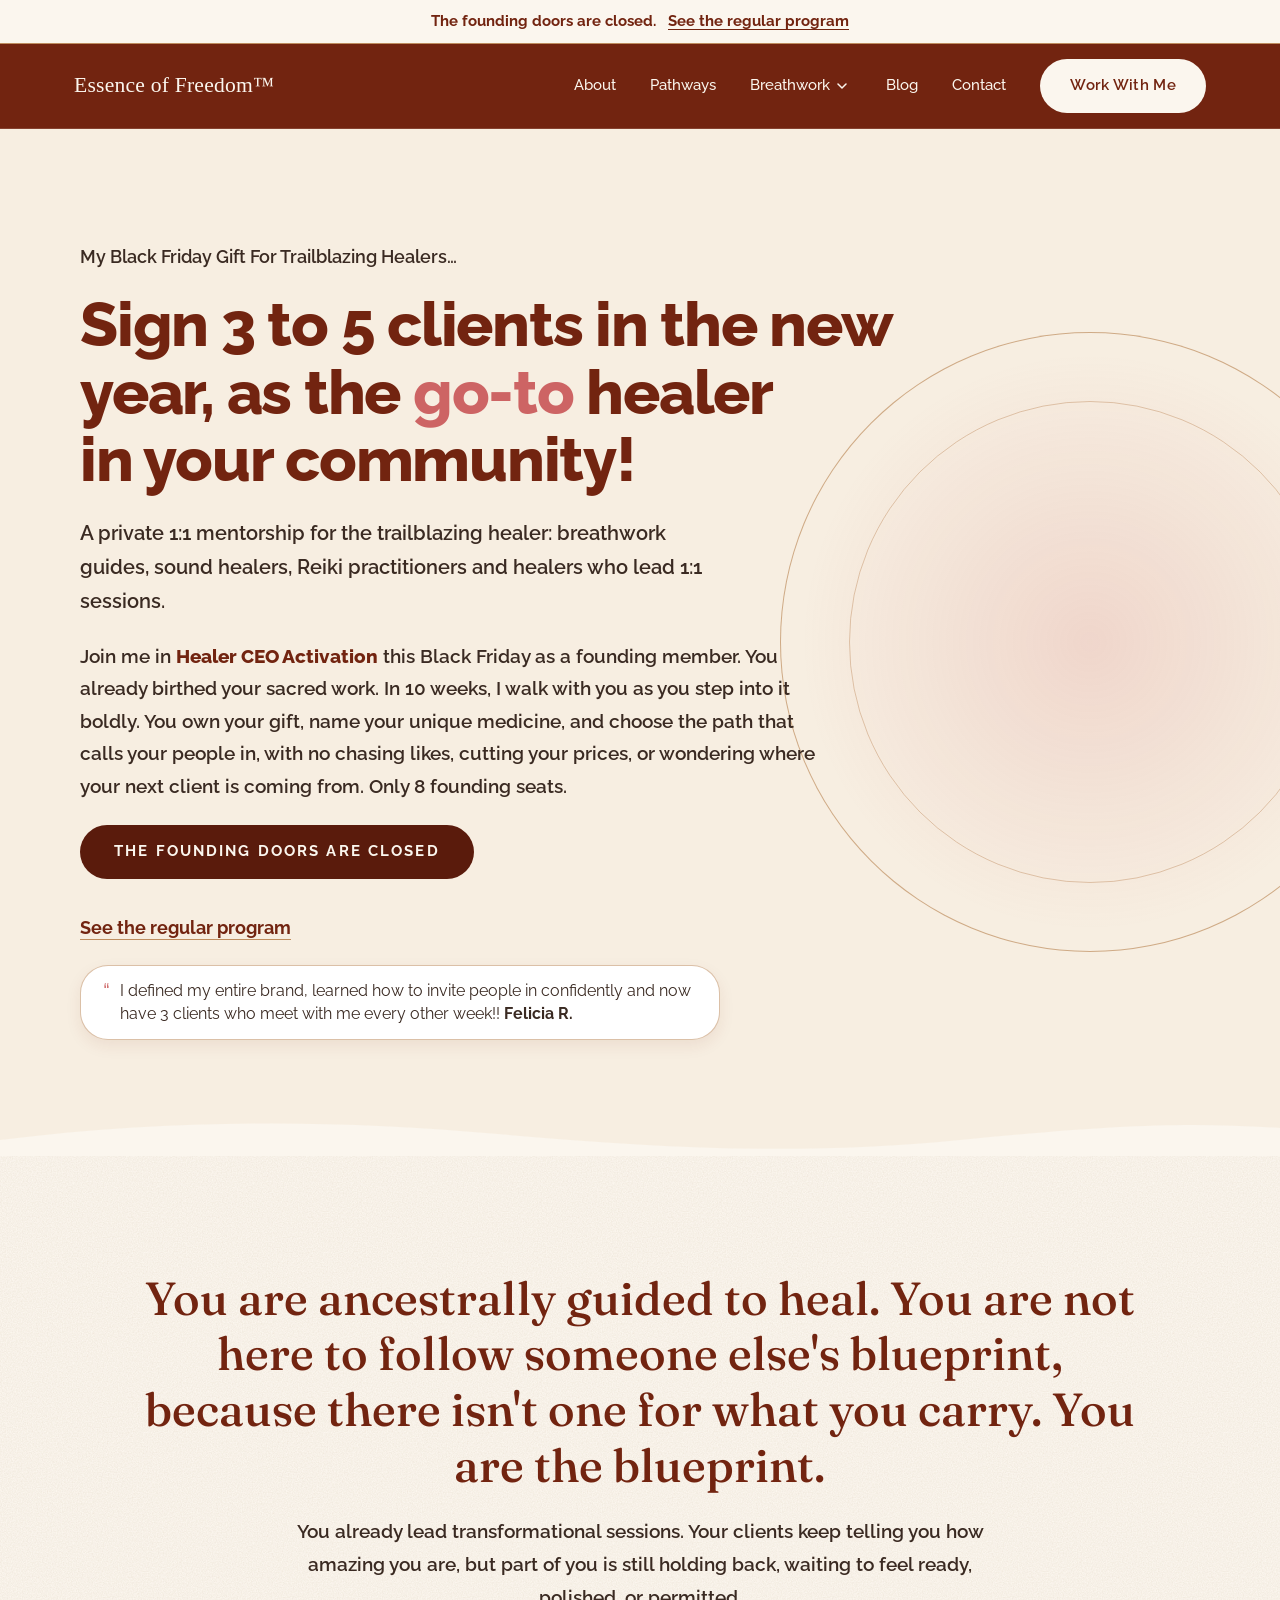
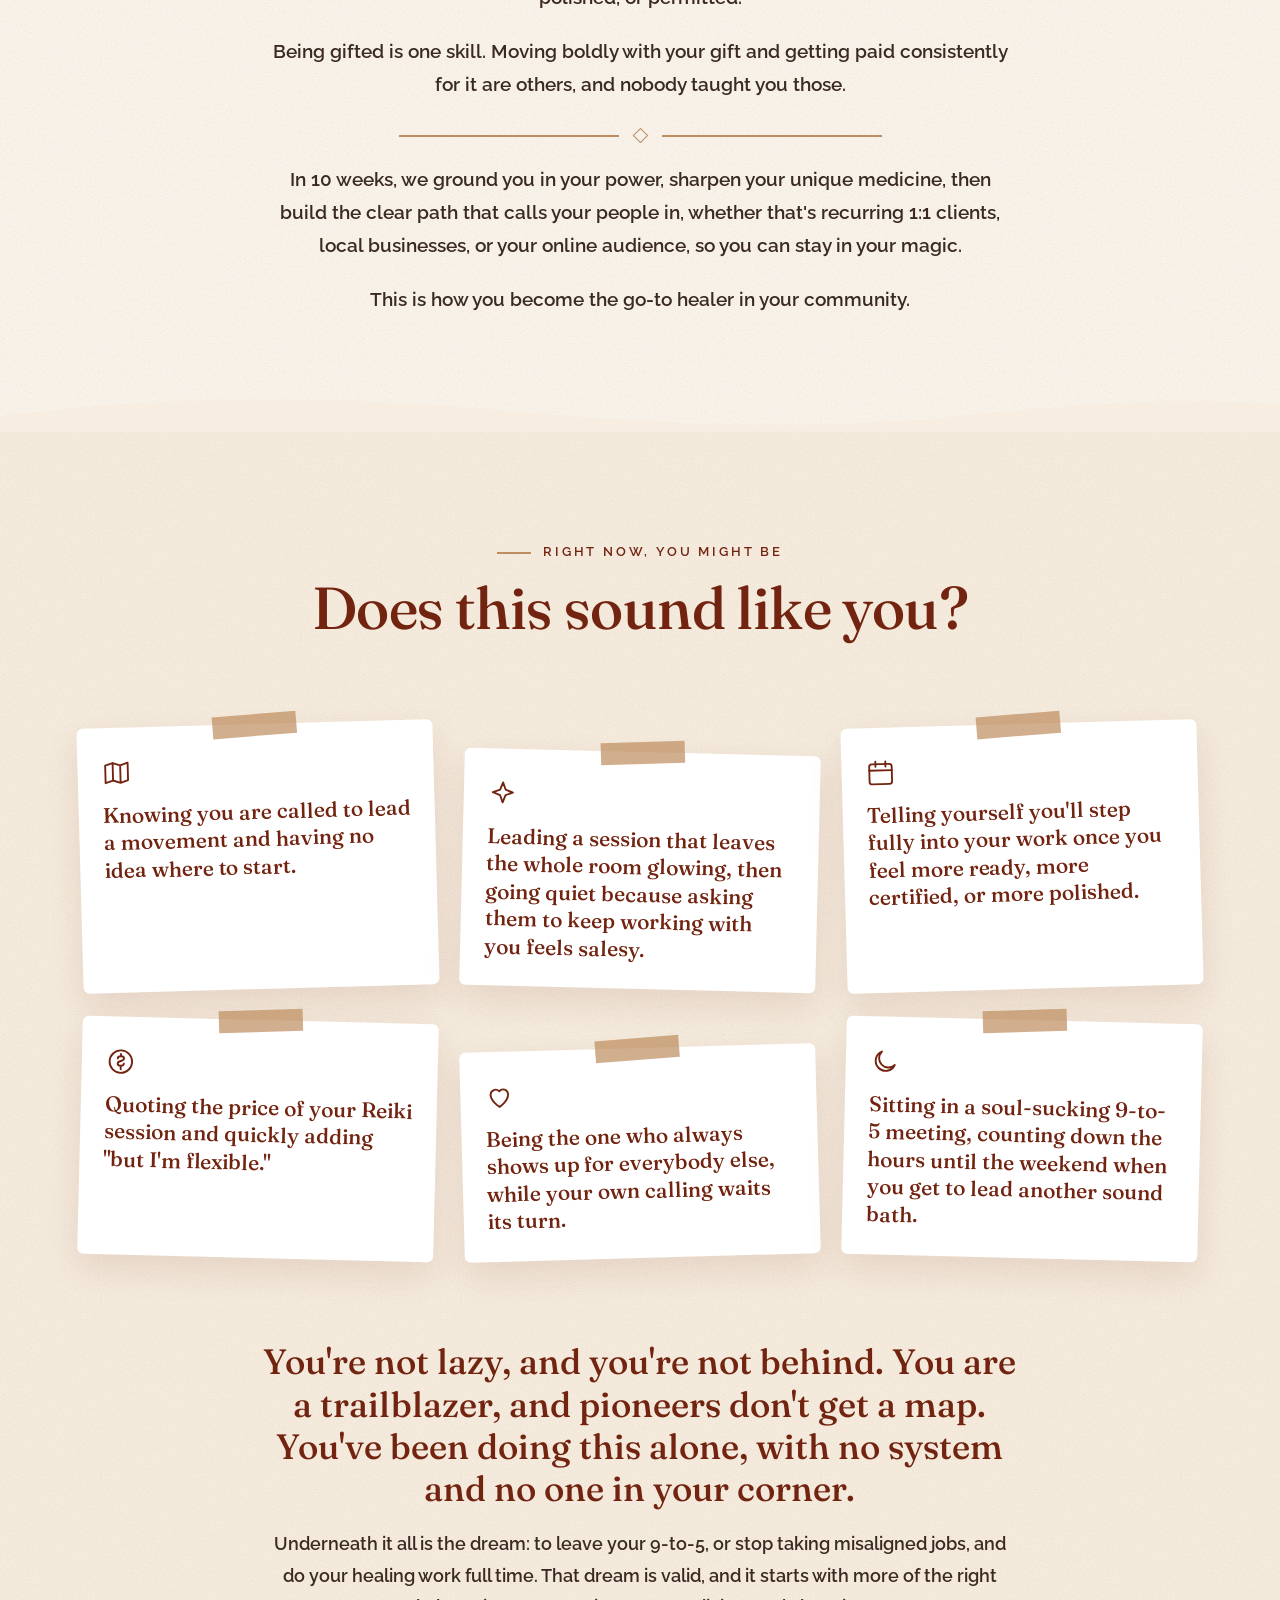
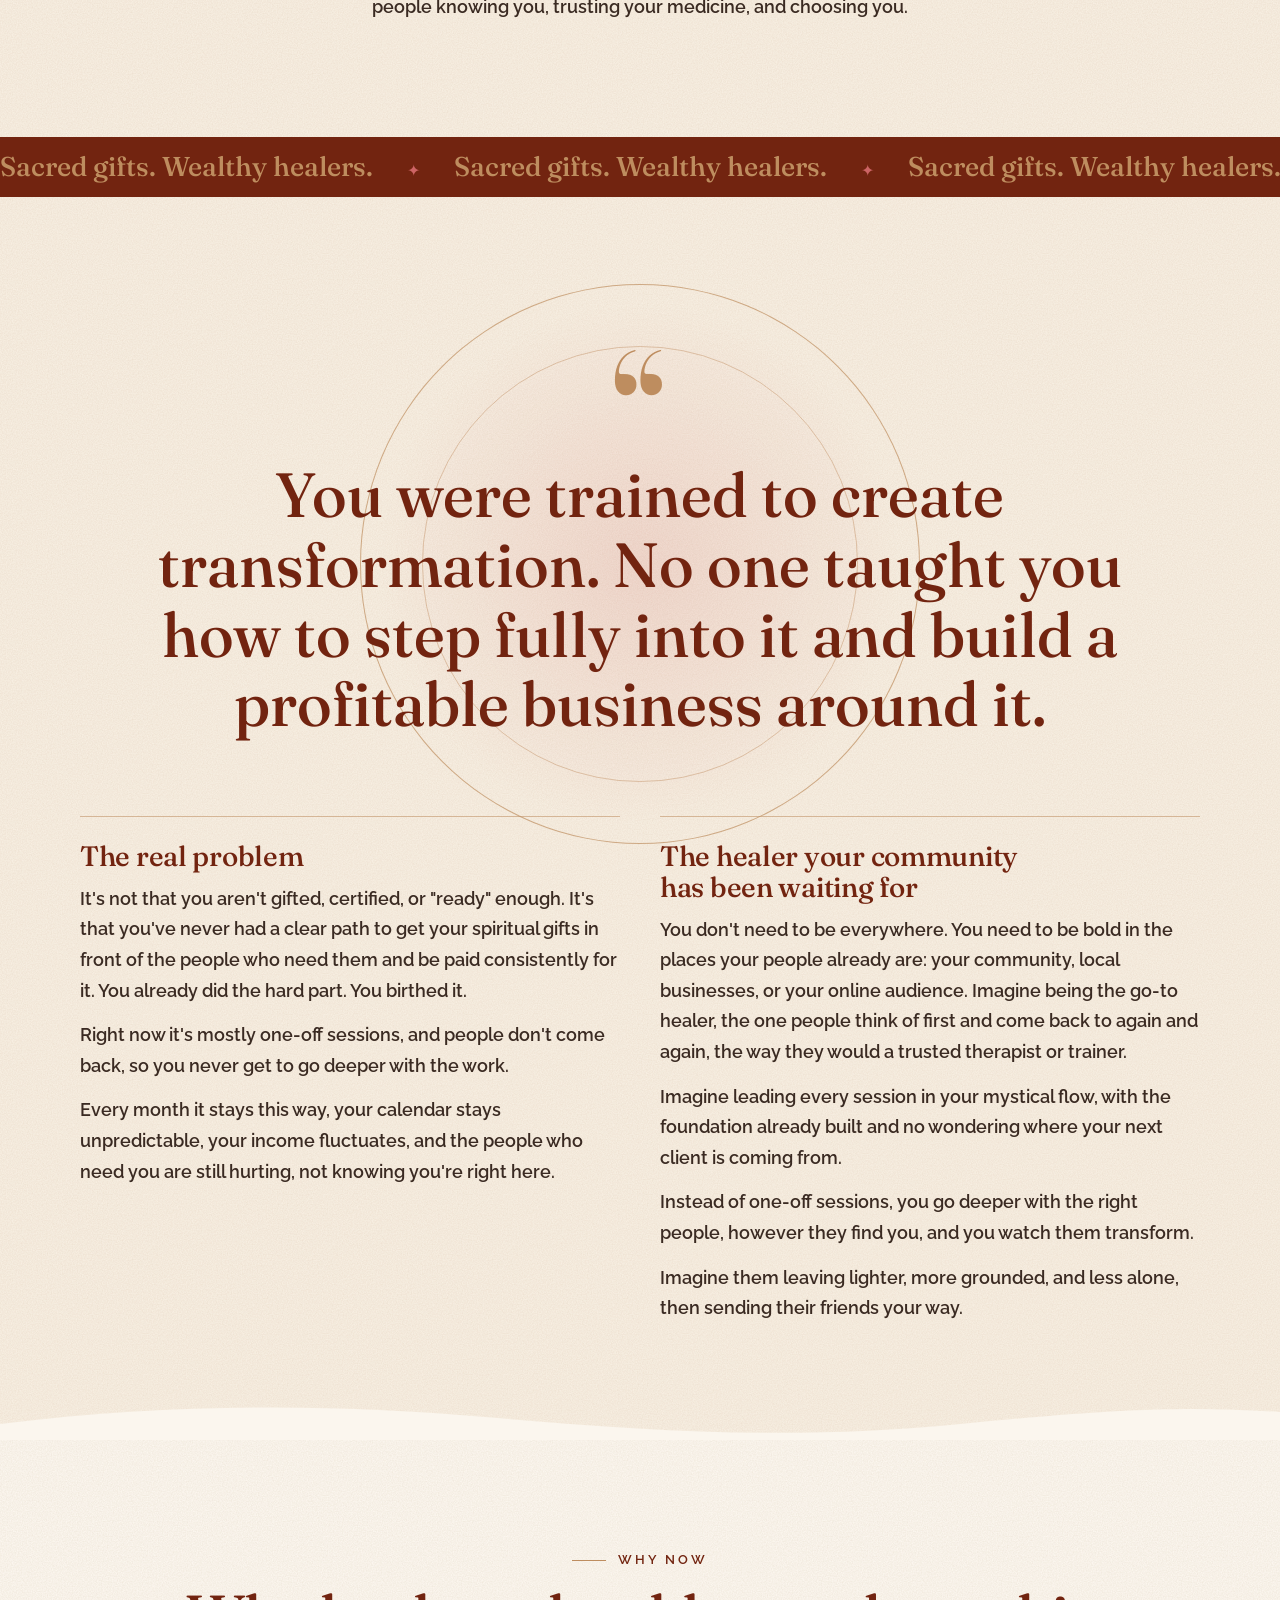
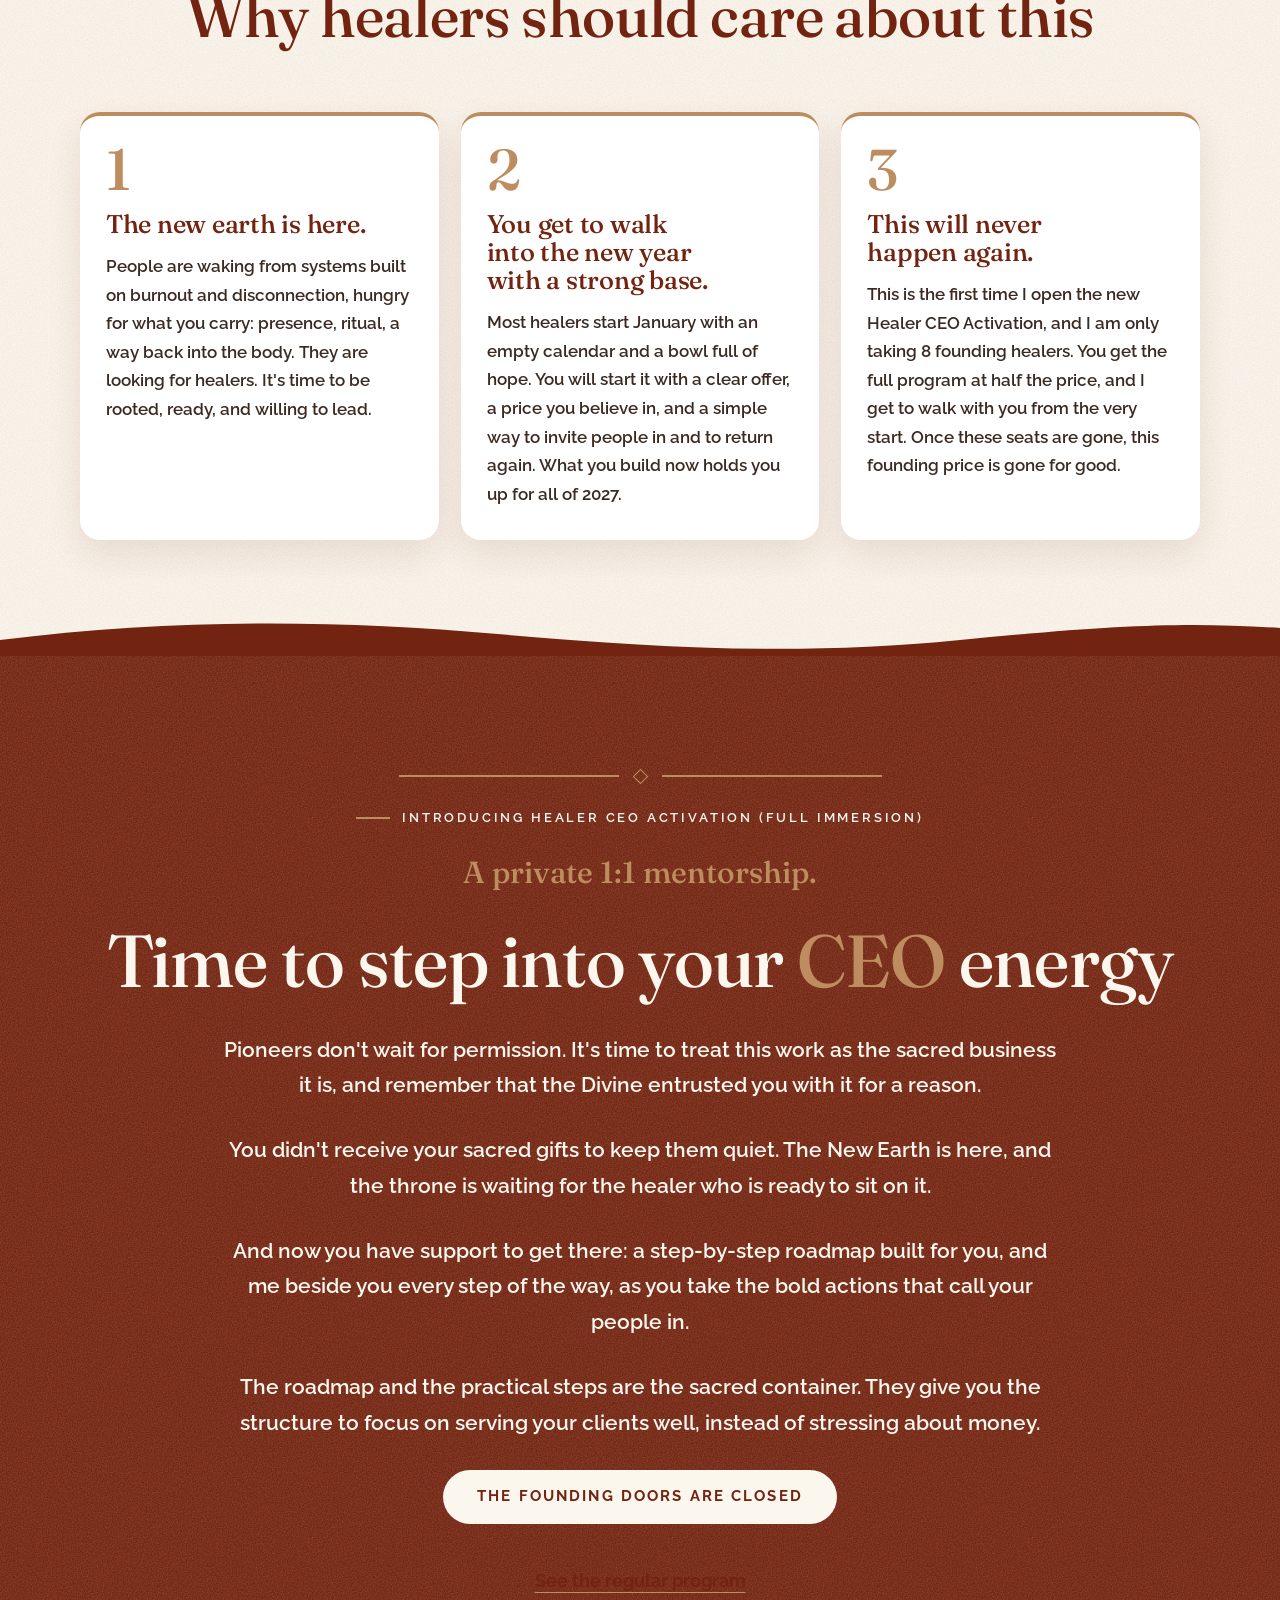
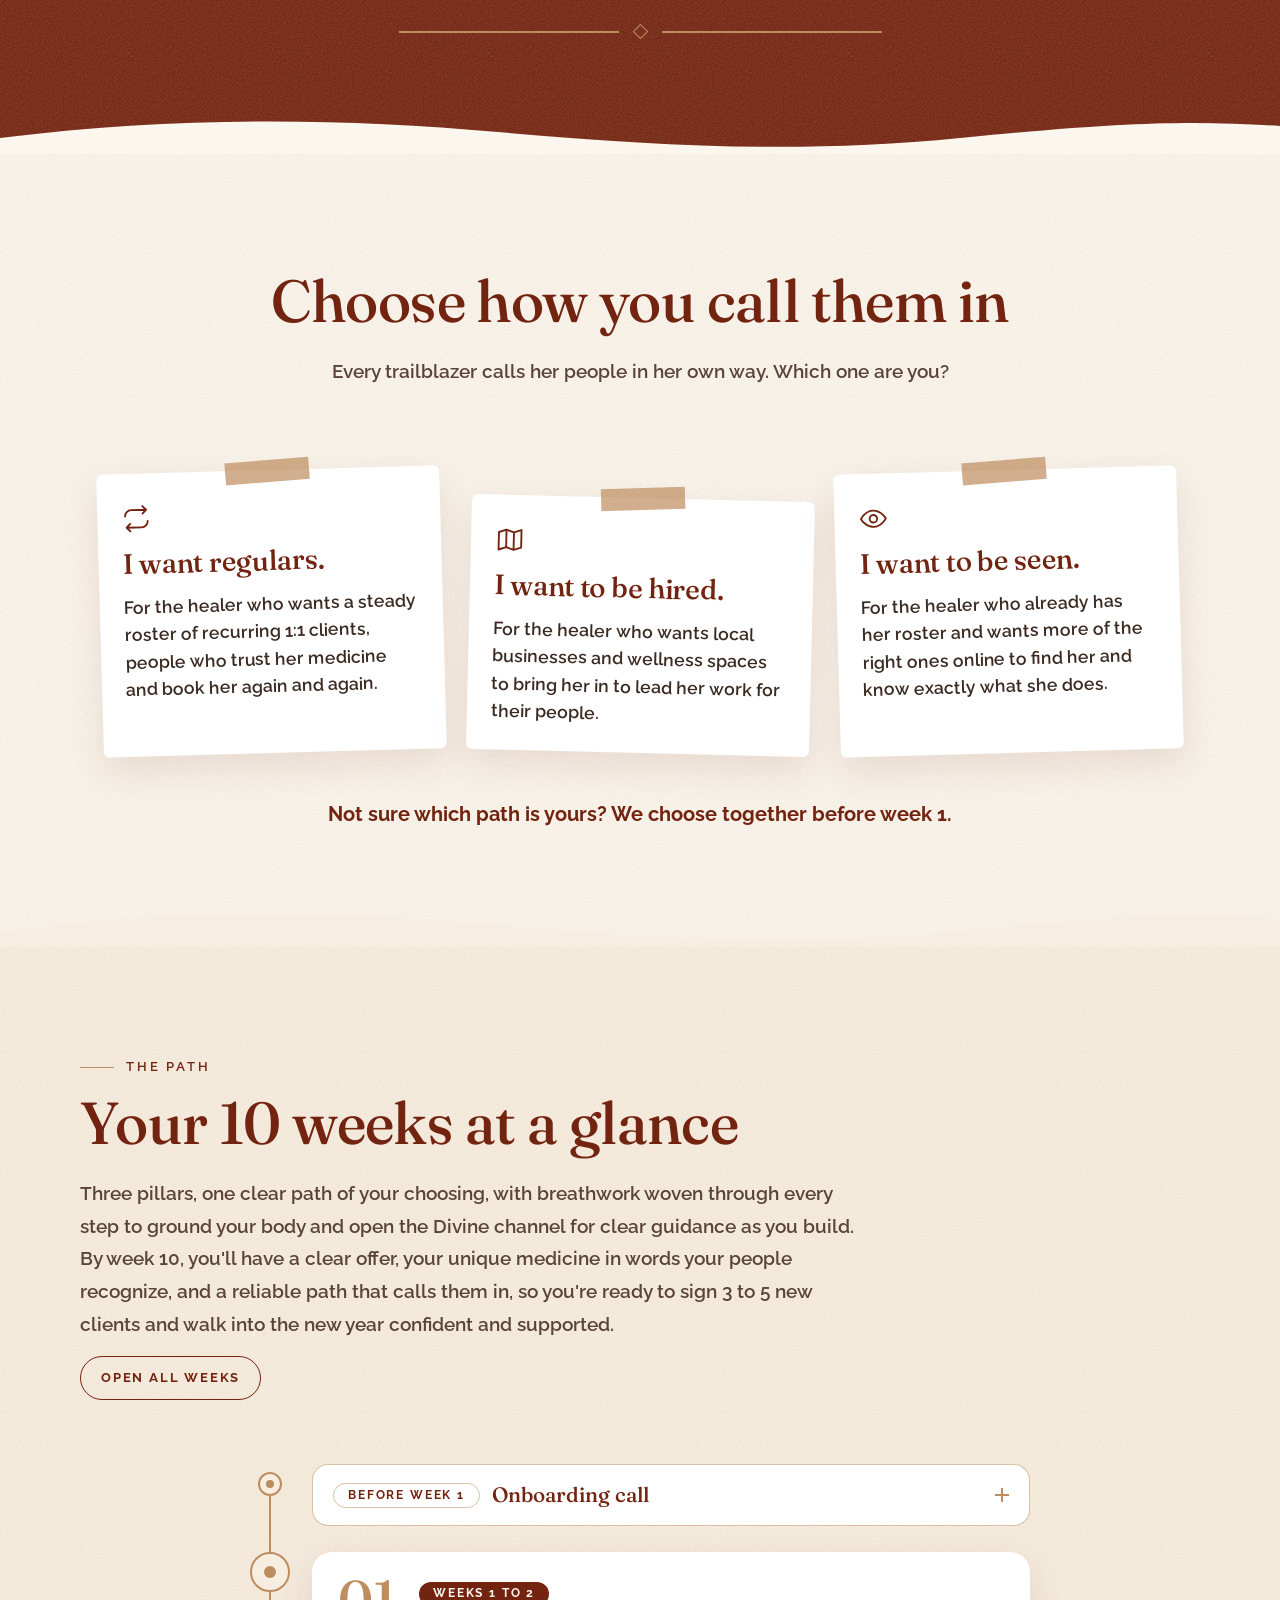
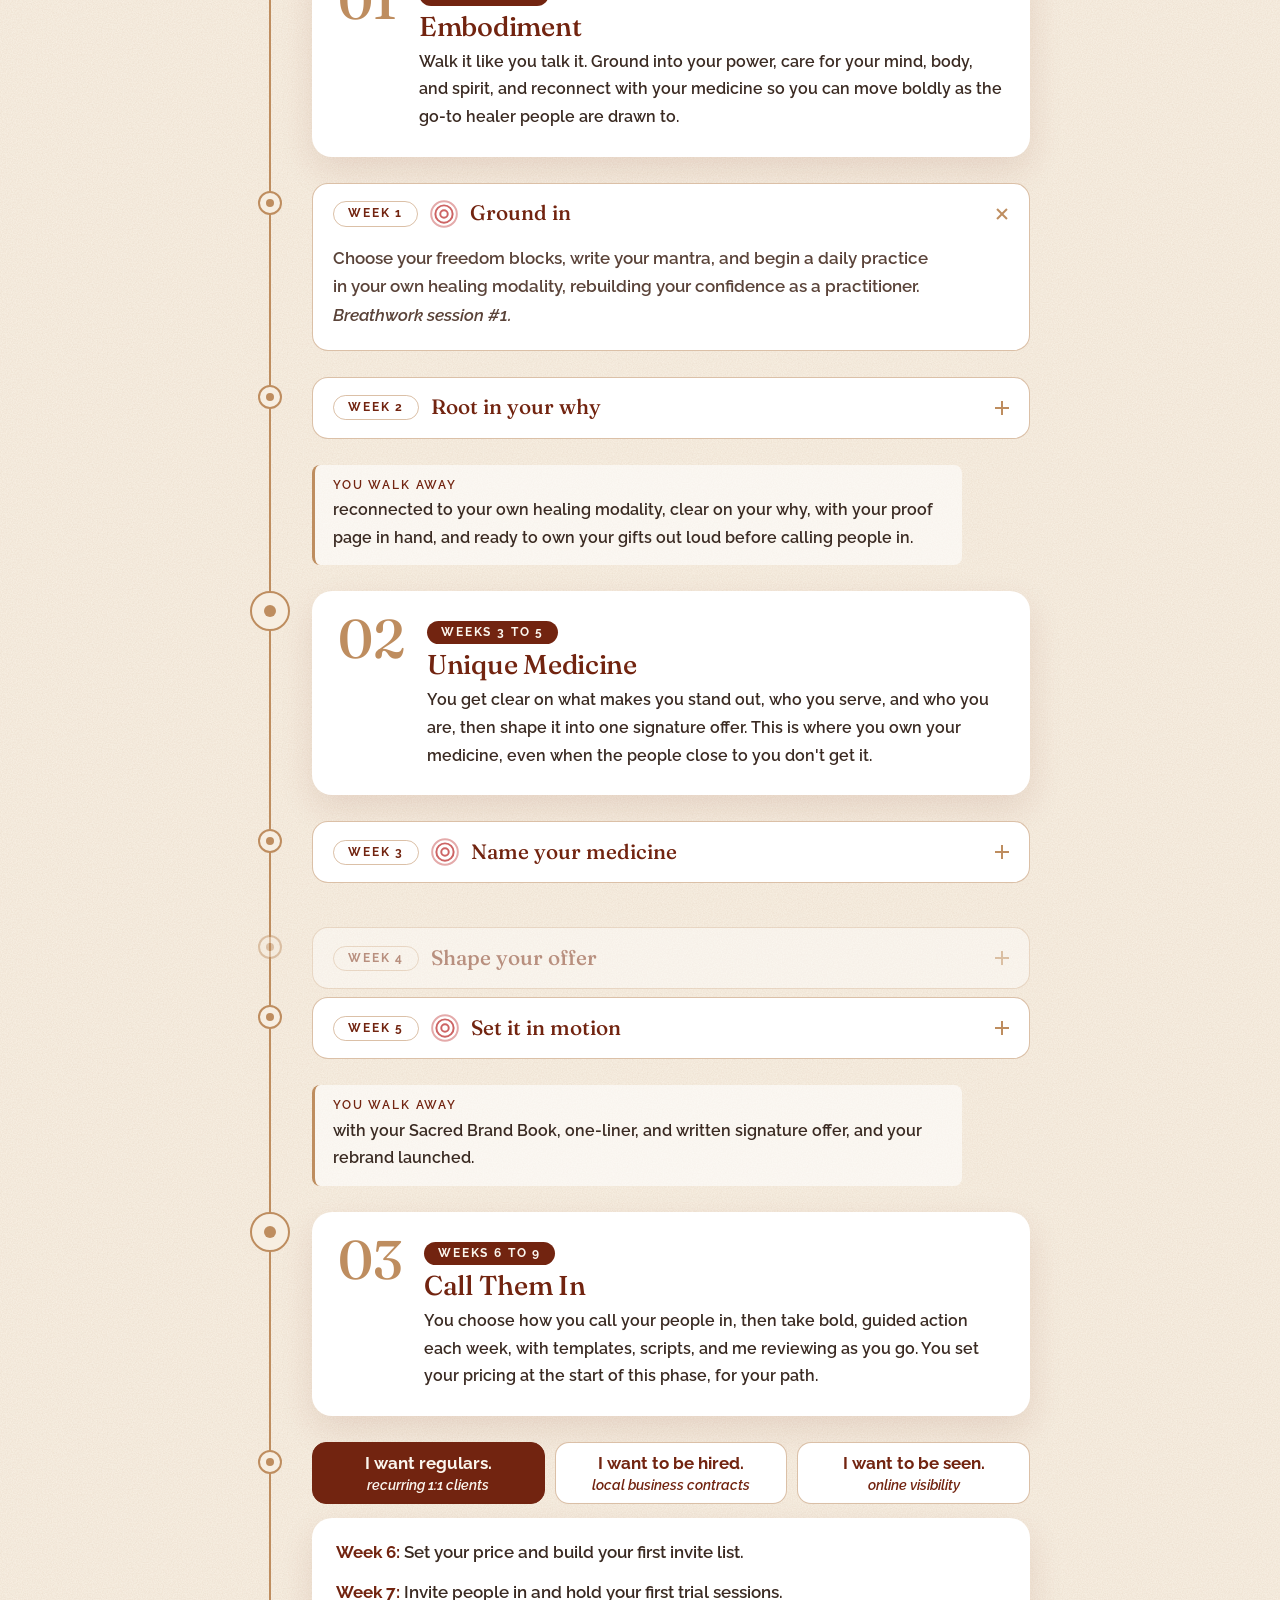
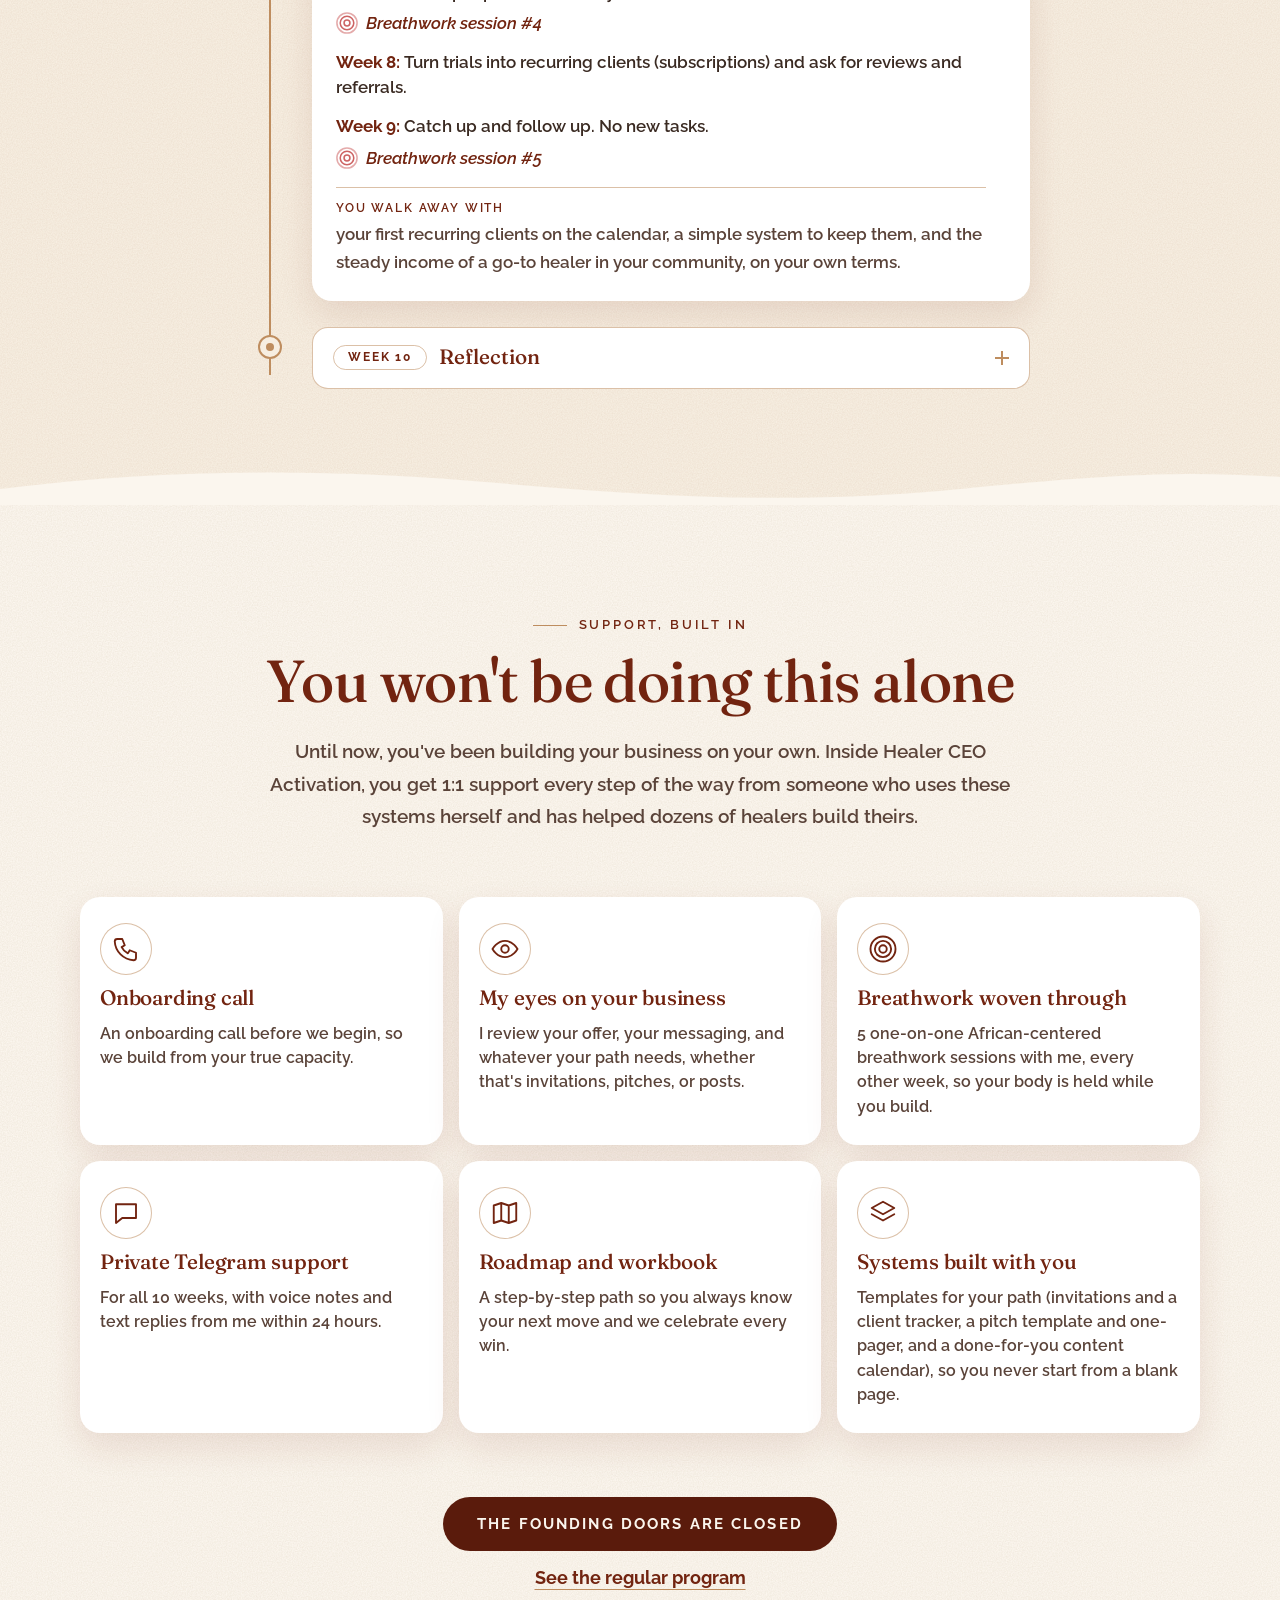
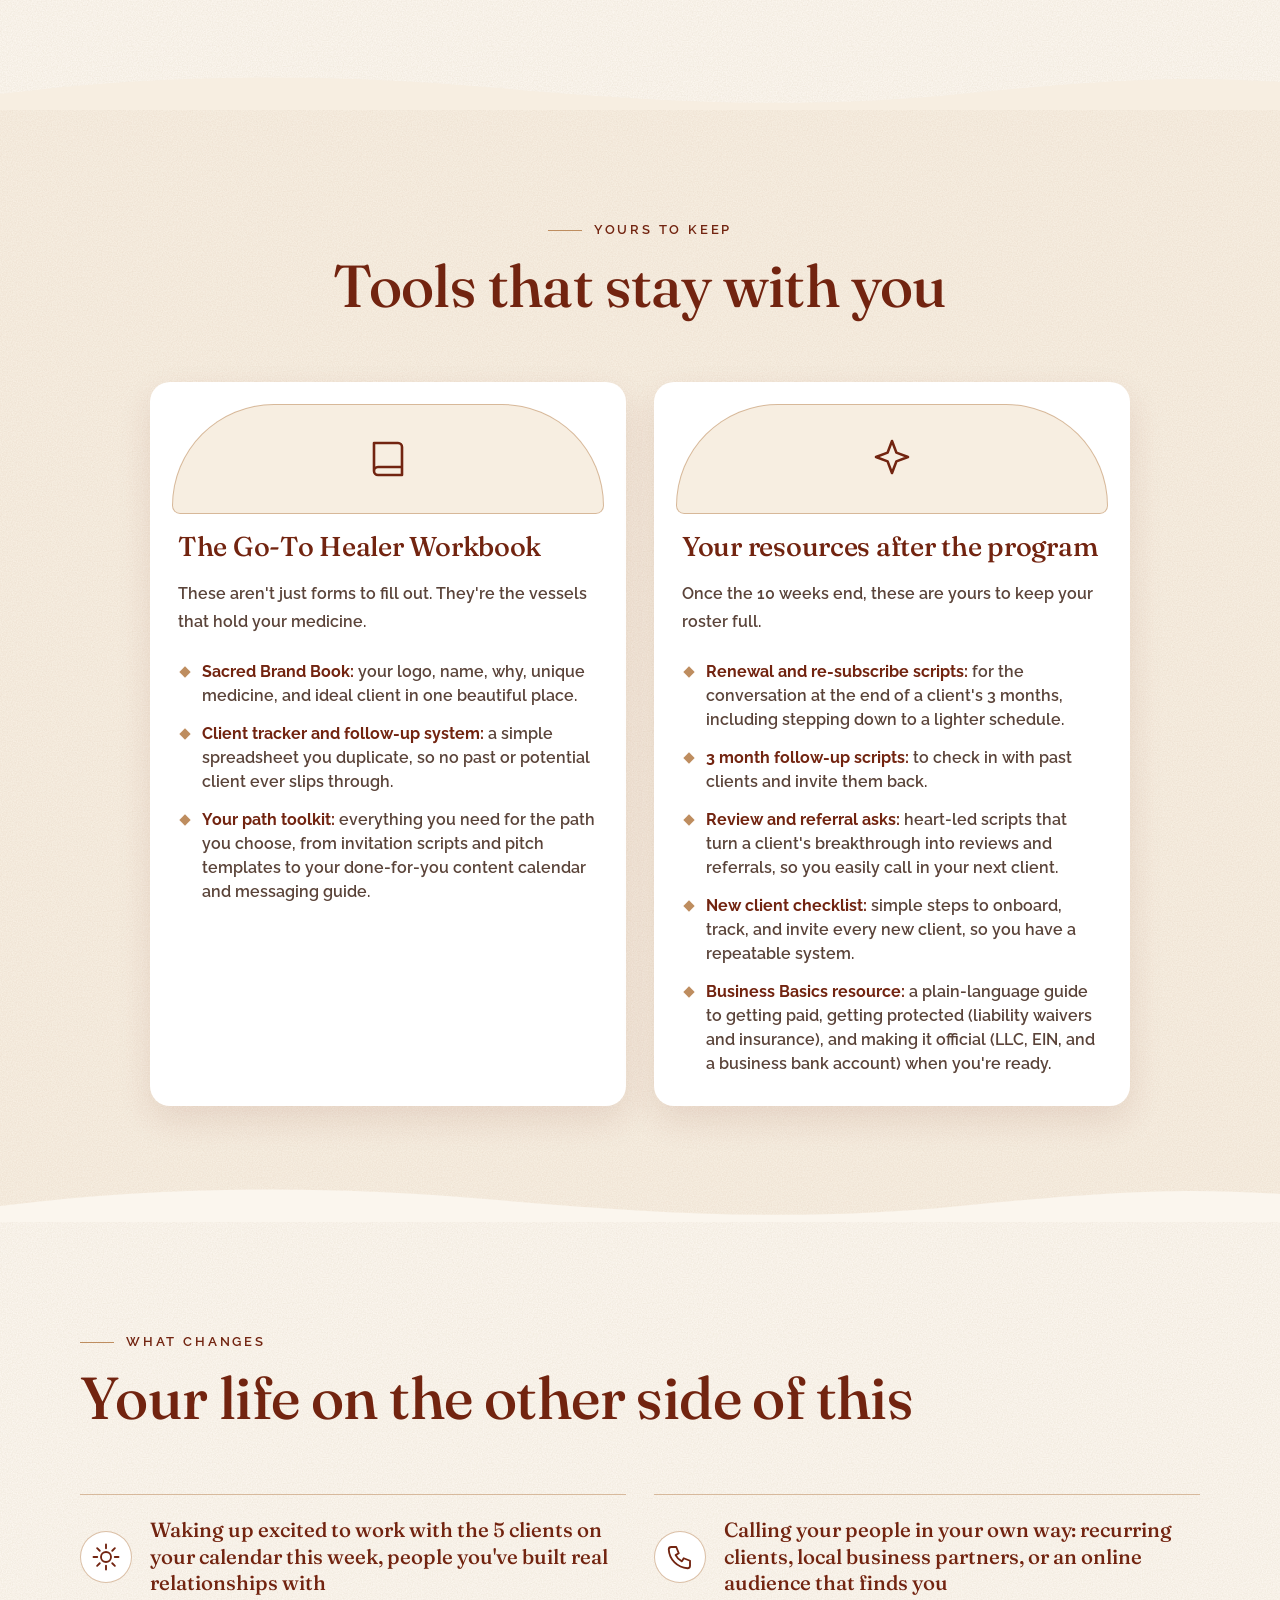
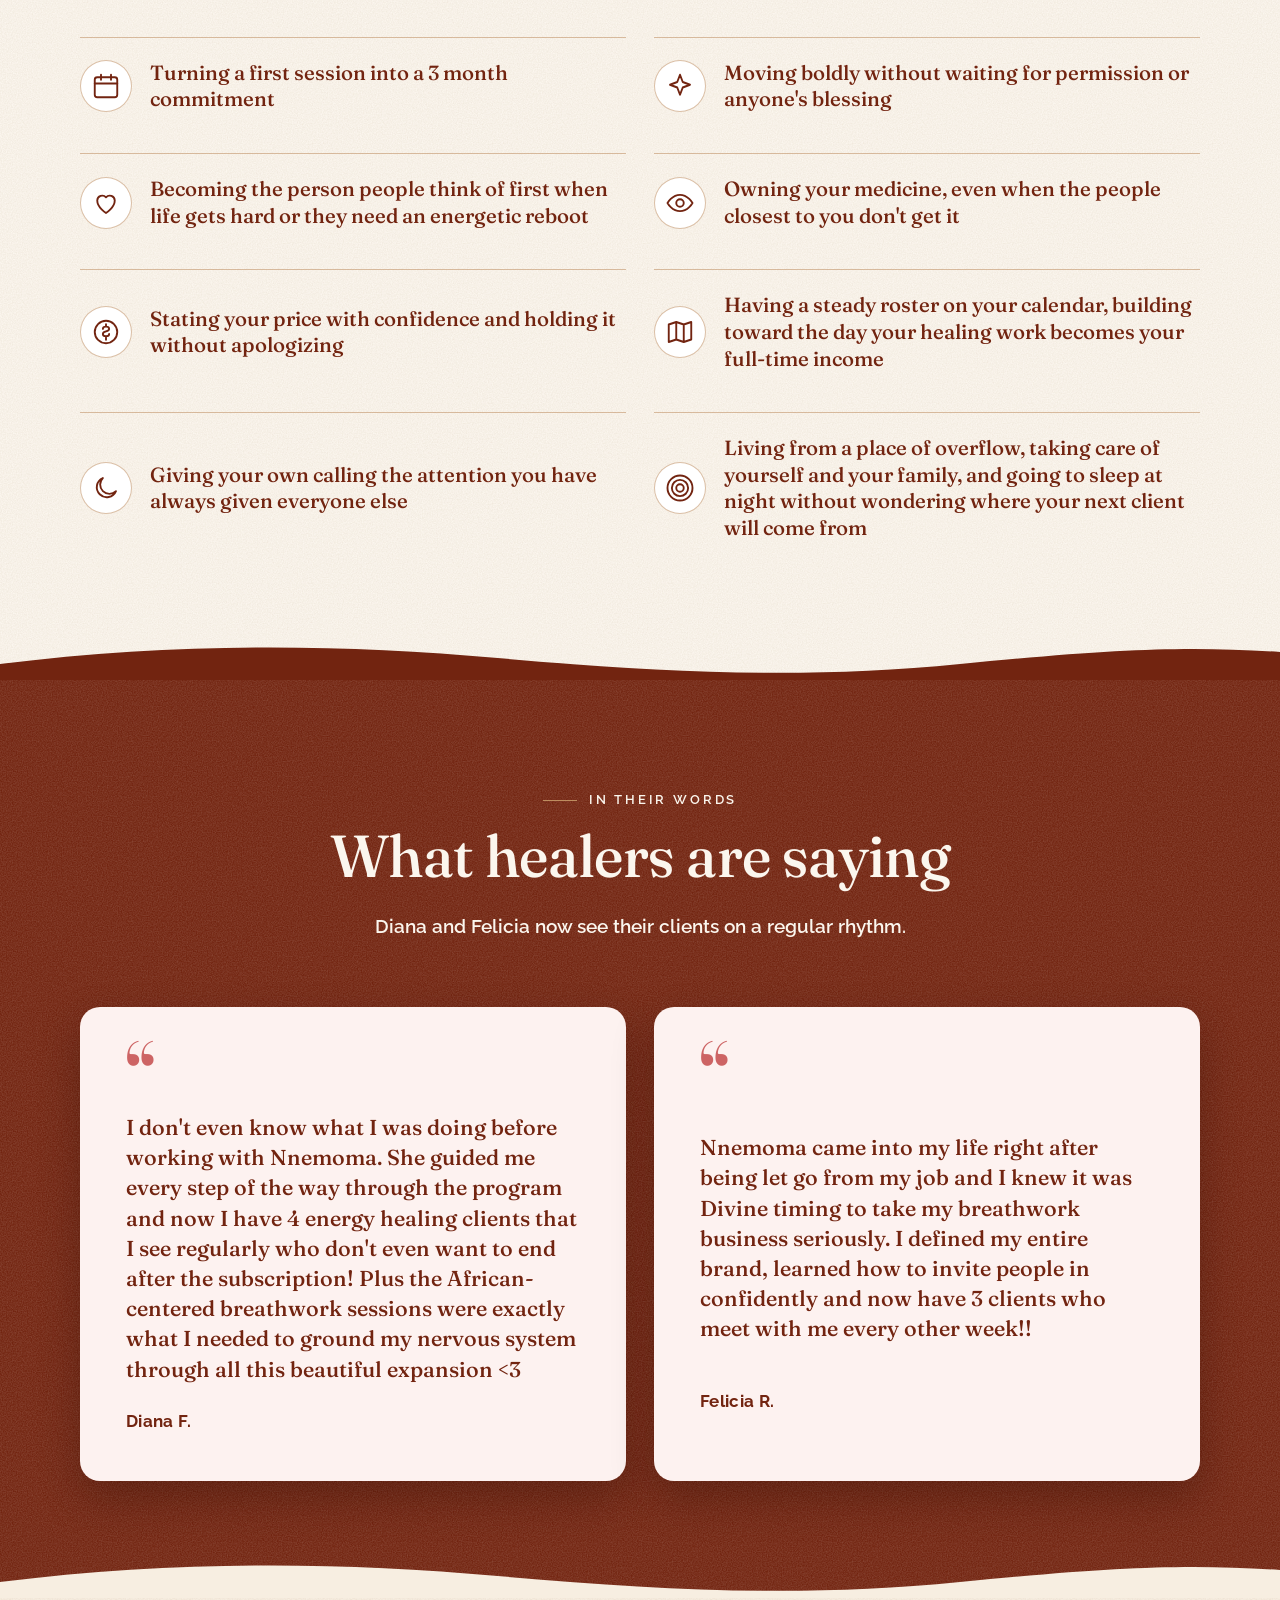
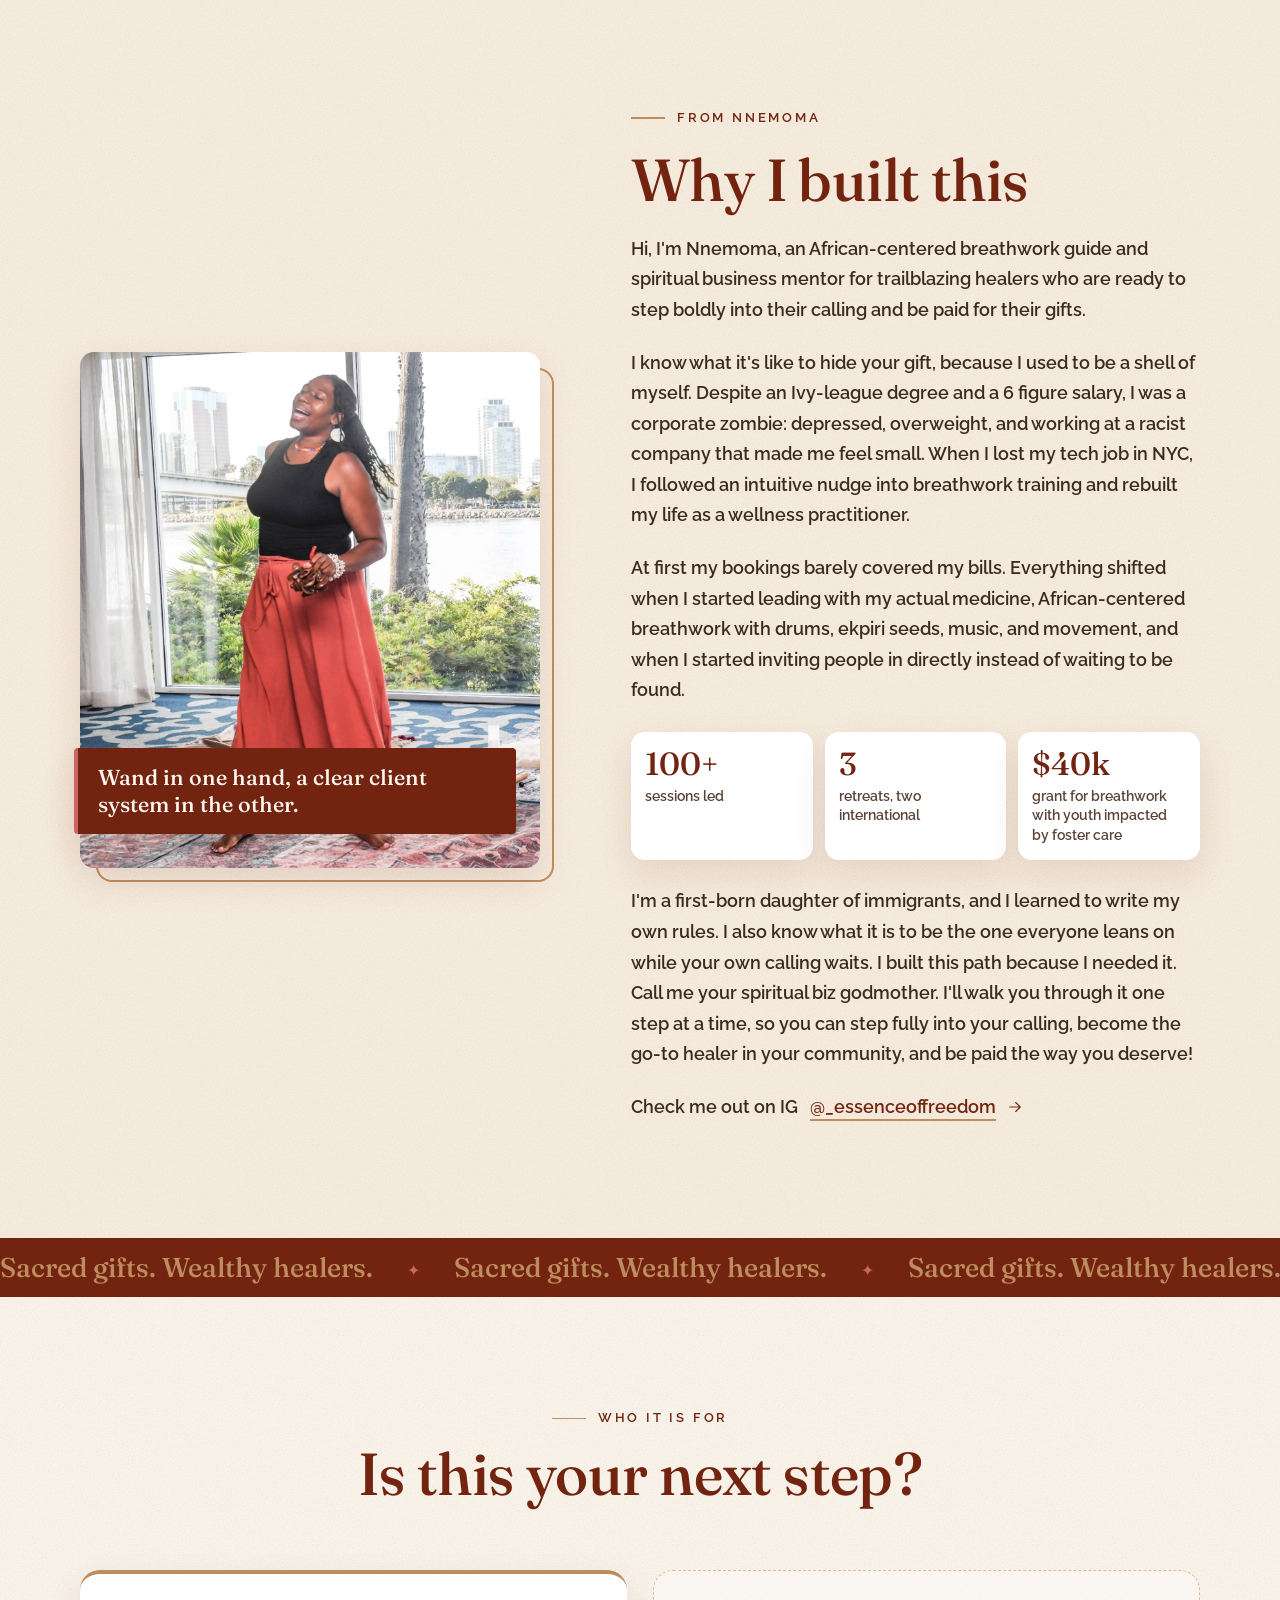
==== blackfriday/index.html @ 48b58be8 "Add private Black Friday founding-member page at /blackfriday (noindex), ThriveCart link, closed sta" ====
<!DOCTYPE html>
<html lang="en">
<head>
<meta charset="UTF-8">
<script>
/* ==========================================================================
   EDIT HERE. These are the only Black Friday settings you need to change.
   ========================================================================== */
window.BF_CONFIG = {
  SEATS: 8,                                   // founding seats offered. Shows everywhere on the page. Set to 0 to close the doors.
  DEADLINE: '2026-11-30 23:59',               // closing moment in Pacific time, written YYYY-MM-DD HH:MM
  DEADLINE_TEXT: 'Monday, November 30 at 11:59 PM Pacific', // how the deadline reads in the copy (change it together with DEADLINE)
  CLOSED: false,                              // true = close the doors right now. The page also closes itself when the deadline passes.
  CHECKOUT_URL: 'https://essenceoffreedom.thrivecart.com/healerceoblackfriday/', // ThriveCart Black Friday checkout link
  REGULAR_URL: 'https://www.essenceoffree.com/healerceoactivation/' // where visitors go once the doors are closed (the regular program page)
};
</script>

<meta name="viewport" content="width=device-width, initial-scale=1.0">
<title>Black Friday | Healer CEO Activation | Essence of Freedom</title>
<meta name="description" content="Founding member pricing for Healer CEO Activation, a private 1:1 mentorship for trailblazing healers. 8 founding seats, closing Monday, November 30 at 11:59 PM Pacific.">
<meta name="robots" content="noindex, nofollow">
<meta property="og:type" content="website">
<meta property="og:site_name" content="Essence of Freedom™">
<meta property="og:title" content="Black Friday | Healer CEO Activation">
<meta property="og:description" content="Founding member pricing for a private 1:1 mentorship for trailblazing healers. 8 founding seats.">
<meta property="og:image" content="https://www.essenceoffree.com/images/healerceoactivation/og-preview.jpg">
<meta property="og:image:width" content="1200">
<meta property="og:image:height" content="630">
<meta property="og:image:alt" content="Healer CEO Activation, a 10 week 1:1 mentorship from Essence of Freedom">
<meta property="og:url" content="https://www.essenceoffree.com/blackfriday">
<meta name="twitter:card" content="summary_large_image">
<meta name="twitter:image" content="https://www.essenceoffree.com/images/healerceoactivation/og-preview.jpg">
<link rel="preconnect" href="https://fonts.googleapis.com">
<link rel="preconnect" href="https://fonts.gstatic.com" crossorigin>
<link href="https://fonts.googleapis.com/css2?family=Maharlika&family=Raleway:ital,wght@0,400;0,500;0,600;0,700;0,800;1,600;1,700&display=swap" rel="stylesheet">
<link href="https://fonts.googleapis.com/css2?family=Fraunces:opsz,wght@9..144,400;9..144,500;9..144,600&display=swap" rel="stylesheet">
<link rel="icon" type="image/png" href="/images/favicon.png">
<link rel="stylesheet" href="/css/style.css?v=5">
<style id="hc-css">
/* Healer CEO Activation landing page. Every class starts with hc- and element rules sit under .hc-page, so nothing here can change the site header, footer or other pages.
   Layout: tan page (the site's own background) with cream and white islands, maroon used as an accent band, brown for lines and ornaments, pink for small flourishes. */
:root{
  --hc-sand:#F7EEE1;
  --hc-cream:#FBF6EE;
  --hc-tan:#EFE1CC;
  --hc-white:#FFFFFF;
  --hc-blush:#FDF2F0;
  --hc-maroon:#722410;
  --hc-deep:#5A1B0C;
  --hc-brown:#BE8D5F;
  --hc-pink:#CD6464;
  --hc-ink:#3A2A22;
  --hc-soft:#5A4339;
  --hc-line:rgba(190,141,95,.55);
  /* Maharlika is not a web font; Fraunces is the closest warm serif. Visitors with Maharlika installed see Maharlika. */
  --hc-display:'Maharlika','Fraunces',Georgia,'Times New Roman',serif;
  --hc-body:'Raleway',-apple-system,BlinkMacSystemFont,'Segoe UI',sans-serif;
  --hc-radius:20px;
  --hc-shadow:0 14px 34px rgba(114,36,16,.11);
  --hc-grain-dark:url("data:image/svg+xml,%3Csvg xmlns='http://www.w3.org/2000/svg' width='180' height='180'%3E%3Cfilter id='n'%3E%3CfeTurbulence type='fractalNoise' baseFrequency='.8' numOctaves='2' stitchTiles='stitch'/%3E%3CfeColorMatrix values='0 0 0 0 .45 0 0 0 0 .3 0 0 0 0 .18 0 0 0 .2 -.045'/%3E%3C/filter%3E%3Crect width='100%25' height='100%25' filter='url(%23n)'/%3E%3C/svg%3E");
  --hc-grain-light:url("data:image/svg+xml,%3Csvg xmlns='http://www.w3.org/2000/svg' width='180' height='180'%3E%3Cfilter id='n'%3E%3CfeTurbulence type='fractalNoise' baseFrequency='.8' numOctaves='2' stitchTiles='stitch'/%3E%3CfeColorMatrix values='0 0 0 0 1 0 0 0 0 .93 0 0 0 0 .88 0 0 0 .22 -.05'/%3E%3C/filter%3E%3Crect width='100%25' height='100%25' filter='url(%23n)'/%3E%3C/svg%3E");
}
.hc-page{font-family:var(--hc-body);font-size:1.125rem;line-height:1.7;color:var(--hc-ink);-webkit-font-smoothing:antialiased;overflow-x:clip}
.hc-page h1,.hc-page h2,.hc-page h3,.hc-page h4{font-family:var(--hc-display);font-weight:500;line-height:1.1;margin:0;color:var(--hc-maroon);text-wrap:balance;letter-spacing:-.01em}
.hc-page p{margin:0;max-width:65ch;color:inherit;font-weight:600}
.hc-page li,.hc-page details p{font-weight:600}
.hc-page a{color:inherit}
.hc-page em{font-style:normal;color:var(--hc-pink);white-space:nowrap}
.hc-page :focus-visible{outline:3px solid var(--hc-maroon);outline-offset:3px;border-radius:6px}
.hc-wrap{max-width:1160px;margin:0 auto;padding-left:max(20px,env(safe-area-inset-left,0px));padding-right:max(20px,env(safe-area-inset-right,0px))}

/* bands */
.hc-band{position:relative;padding-block:clamp(72px,9vw,128px);background-color:var(--hc-sand);background-image:var(--hc-grain-dark)}
.hc-band.hc-cream{background-color:var(--hc-cream)}
.hc-band.hc-tan{background-color:var(--hc-tan)}
.hc-band.hc-maroon{background-color:var(--hc-maroon);background-image:var(--hc-grain-light);color:var(--hc-cream)}
.hc-band.hc-maroon h2,.hc-band.hc-maroon h3{color:var(--hc-cream)}
.hc-band.hc-maroon em{color:var(--hc-brown)}
.hc-wv::before{content:"";position:absolute;left:0;right:0;top:-39px;height:40px;background-size:100% 100%;background-repeat:no-repeat;pointer-events:none;z-index:2}
.hc-wv-sand::before{background-image:url("data:image/svg+xml,%3Csvg xmlns='http://www.w3.org/2000/svg' viewBox='0 0 1440 40' preserveAspectRatio='none'%3E%3Cpath fill='%23F7EEE1' d='M0 40V24C200 2 380 4 560 18s340 22 520 6 260-18 360-12V40z'/%3E%3C/svg%3E")}
.hc-wv-cream::before{background-image:url("data:image/svg+xml,%3Csvg xmlns='http://www.w3.org/2000/svg' viewBox='0 0 1440 40' preserveAspectRatio='none'%3E%3Cpath fill='%23FBF6EE' d='M0 40V24C200 2 380 4 560 18s340 22 520 6 260-18 360-12V40z'/%3E%3C/svg%3E")}
.hc-wv-tan::before{background-image:url("data:image/svg+xml,%3Csvg xmlns='http://www.w3.org/2000/svg' viewBox='0 0 1440 40' preserveAspectRatio='none'%3E%3Cpath fill='%23EFE1CC' d='M0 40V24C200 2 380 4 560 18s340 22 520 6 260-18 360-12V40z'/%3E%3C/svg%3E")}
.hc-wv-maroon::before{background-image:url("data:image/svg+xml,%3Csvg xmlns='http://www.w3.org/2000/svg' viewBox='0 0 1440 40' preserveAspectRatio='none'%3E%3Cpath fill='%23722410' d='M0 40V24C200 2 380 4 560 18s340 22 520 6 260-18 360-12V40z'/%3E%3C/svg%3E")}

.hc-eyebrow{display:inline-flex;align-items:center;gap:12px;font:600 .8rem/1 var(--hc-body);letter-spacing:.22em;text-transform:uppercase;color:var(--hc-maroon);margin:0}
.hc-eyebrow::before{content:"";width:34px;height:1.5px;background:var(--hc-brown)}
.hc-maroon .hc-eyebrow{color:var(--hc-cream)}
.hc-center{text-align:center}
.hc-center p,.hc-center .hc-eyebrow{margin-inline:auto}
.hc-page h2{font-size:clamp(2.2rem,5.2vw,3.7rem)}
.hc-page .hc-lede{margin-top:6px;font-size:1.2rem;color:var(--hc-soft)}
.hc-page .hc-maroon .hc-lede{color:var(--hc-cream)}
.hc-head{display:grid;gap:16px;margin-bottom:clamp(36px,5vw,64px)}
.hc-head.hc-center{justify-items:center}

/* buttons */
.hc-page .hc-cta{display:inline-flex;align-items:center;justify-content:center;gap:10px;min-height:54px;padding:15px 34px;border-radius:999px;border:0;background:var(--hc-maroon);color:var(--hc-cream);font:700 .95rem/1 var(--hc-body);letter-spacing:.14em;text-transform:uppercase;text-decoration:none;cursor:pointer;box-shadow:0 10px 24px rgba(114,36,16,.22);transition:background .2s,color .2s,transform .2s}
.hc-page .hc-cta:hover{background:var(--hc-brown);color:var(--hc-deep);transform:translateY(-2px)}
.hc-page .hc-cta.hc-light{background:var(--hc-cream);color:var(--hc-maroon)}
.hc-page .hc-cta.hc-light:hover{background:var(--hc-brown);color:var(--hc-deep)}
.hc-cta.hc-block{width:100%}
.hc-cta-row{display:flex;justify-content:center;margin-top:clamp(40px,5vw,64px)}

/* icons */
.hc-ic{width:30px;height:30px;fill:none;stroke:var(--hc-maroon);stroke-width:1.5;stroke-linecap:round;stroke-linejoin:round;flex:none}
.hc-badge{width:52px;height:52px;border-radius:50%;background:var(--hc-white);border:1.5px solid var(--hc-line);display:grid;place-items:center;flex:none}

/* photo placeholders (mock only, flat tint, no pattern) */
.hc-ph{position:relative;aspect-ratio:var(--r,4/3);display:flex;flex-direction:column;justify-content:flex-end;gap:4px;padding:16px;border:1.5px dashed var(--hc-brown);border-radius:14px;background:rgba(190,141,95,.2);color:var(--hc-maroon)}
.hc-ph b{font:700 .72rem/1.2 var(--hc-body);letter-spacing:.2em;text-transform:uppercase}
.hc-ph span{font-size:.95rem;line-height:1.4}

/* reveal */
.hc-rv{opacity:.45;transform:translateY(18px);transition:opacity .7s ease,transform .7s ease}
.hc-rv.hc-in{opacity:1;transform:none}

/* breathing circle */
.hc-breathe{position:absolute;border-radius:50%;pointer-events:none;background:radial-gradient(circle,rgba(205,100,100,.17),rgba(205,100,100,0) 66%);border:1.5px solid rgba(190,141,95,.7);animation:hc-breathe 6s ease-in-out infinite}
.hc-breathe::after{content:"";position:absolute;inset:11%;border-radius:50%;border:1.5px solid rgba(190,141,95,.45)}
@keyframes hc-breathe{0%,100%{transform:scale(.88)}50%{transform:scale(1.08)}}

/* INTRO + AFTER-MOMENTS */
.hc-page .hc-statement{font:500 clamp(1.8rem,4.2vw,2.9rem)/1.2 var(--hc-display);color:var(--hc-maroon);max-width:22em;margin:0 auto}
.hc-page .hc-statement.hc-sm{font-size:clamp(1.5rem,3.2vw,2.2rem)}
.hc-page .hc-intro-p{margin:22px auto 0;max-width:46rem;font-size:1.2rem;color:var(--hc-ink)}
.hc-center .hc-orn{margin-top:30px}
.hc-after{margin-top:clamp(40px,5vw,64px);display:grid;gap:18px;justify-items:center;text-align:center}
.hc-after p:not(.hc-statement){max-width:46rem;font-size:1.15rem}
.hc-page .hc-note{margin-top:22px;font-style:italic;color:var(--hc-soft);font-size:1rem}
.hc-facts{list-style:none;margin:4px 0;padding:0;display:grid;grid-template-columns:repeat(3,1fr);gap:12px;width:100%}
.hc-facts li{background:var(--hc-white);border-radius:14px;padding:16px 14px;box-shadow:var(--hc-shadow);font-size:.9rem;line-height:1.35;color:var(--hc-soft)}
.hc-facts b{display:block;font:500 2rem/1 var(--hc-display);color:var(--hc-maroon);margin-bottom:6px}

/* HERO */
.hc-hero{position:relative;overflow:hidden;display:flex;align-items:center;background:var(--hc-sand)}
.hc-hero-body{position:relative;z-index:3;width:100%;padding-block:clamp(72px,9vw,128px)}
.hc-hero-copy{max-width:660px;display:grid;gap:24px;justify-items:start}
.hc-hero h1{font-size:clamp(2.7rem,6.6vw,5rem);line-height:1.02}
.hc-hero .hc-sub{font-size:1.25rem;max-width:40ch;color:var(--hc-ink)}
.hc-pill{display:inline-flex;align-items:flex-start;gap:10px;max-width:640px;text-align:left;padding:14px 22px;border:1.5px solid var(--hc-line);border-radius:28px;background:var(--hc-white);font-size:1rem;line-height:1.4;box-shadow:0 6px 16px rgba(114,36,16,.08)}
.hc-pill i{font-style:normal;color:var(--hc-pink);font-size:1.4rem;line-height:1}
.hc-hero .hc-breathe{width:min(620px,90vw);height:min(620px,90vw);right:-120px;top:50%;margin-top:-310px;z-index:2}

/* MOMENTS */
.hc-moments{list-style:none;margin:0;padding:18px 20px 30px;display:flex;gap:18px;overflow-x:auto;scroll-snap-type:x mandatory;scrollbar-width:none;margin-inline:-20px}
.hc-moments::-webkit-scrollbar{display:none}
.hc-moment{flex:0 0 min(78%,320px);scroll-snap-align:center;position:relative;background:var(--hc-white);border-radius:6px;padding:30px 24px 26px;box-shadow:var(--hc-shadow);display:grid;gap:14px;align-content:start}
.hc-moment::before{content:"";position:absolute;top:-10px;left:50%;width:84px;height:22px;margin-left:-42px;background:rgba(190,141,95,.7);transform:rotate(-3deg)}
.hc-page .hc-moment p{font:500 1.32rem/1.3 var(--hc-display);color:var(--hc-maroon)}
.hc-moment:nth-child(odd){transform:rotate(-1.6deg)}
.hc-moment:nth-child(even){transform:rotate(1.4deg)}
.hc-page .hc-swipe{margin:8px auto 0;font-size:.9rem;color:var(--hc-soft)}

/* REAL PROBLEM */
.hc-quote-wrap{position:relative;padding-block:clamp(24px,4vw,56px) clamp(48px,6vw,80px)}
.hc-quote-wrap .hc-breathe{width:min(560px,92vw);height:min(560px,92vw);left:50%;top:50%;margin:-280px 0 0 -280px}
.hc-bigquote{position:relative;margin:0;text-align:center}
.hc-bigquote::before{content:"\201C";display:block;font:500 clamp(7rem,16vw,11rem)/.7 var(--hc-display);color:var(--hc-brown);height:.55em}
.hc-page .hc-bigquote p{font:500 clamp(2.1rem,5.4vw,3.9rem)/1.12 var(--hc-display);margin:0 auto;max-width:17em;color:var(--hc-maroon)}
.hc-twocol{display:grid;gap:40px;grid-template-columns:1fr 1fr;position:relative}
.hc-twocol h3{font-size:1.75rem;margin-bottom:12px}
.hc-twocol>div{padding-top:24px;border-top:1.5px solid var(--hc-line)}
.hc-twocol p+p{margin-top:14px}

/* CEO BAND */
.hc-orn{display:flex;align-items:center;justify-content:center;gap:16px}
.hc-orn::before,.hc-orn::after{content:"";height:1.5px;width:min(34vw,220px);background:var(--hc-brown)}
.hc-orn i{width:11px;height:11px;border:1.5px solid var(--hc-brown);transform:rotate(45deg)}
.hc-ceo{display:grid;gap:30px;justify-items:center;text-align:center}
.hc-ceo h2{font-size:clamp(2.4rem,6.4vw,4.6rem)}
.hc-page .hc-ceo p{font-size:1.3rem;color:var(--hc-cream)}

/* OUTCOMES */
.hc-outcomes{list-style:none;margin:0;padding:0;display:grid;grid-template-columns:1fr 1fr;gap:18px 28px}
.hc-outcome{display:grid;grid-template-columns:auto 1fr;gap:18px;align-items:start;padding:22px 0;border-top:1.5px solid var(--hc-line)}
.hc-outcome{align-items:center}
.hc-page .hc-outcome p{font:500 1.28rem/1.3 var(--hc-display);color:var(--hc-maroon)}

/* FOR YOU IF */
.hc-fit{display:grid;grid-template-columns:1fr 1fr;gap:26px;align-items:stretch}
.hc-card{border-radius:var(--hc-radius);padding:clamp(28px,3.4vw,44px)}
.hc-card.hc-yes{background:var(--hc-white);box-shadow:var(--hc-shadow);border-top:4px solid var(--hc-brown)}
.hc-card.hc-no{border:1.5px dashed var(--hc-line);background:rgba(255,255,255,.4)}
.hc-card h3{font-size:1.9rem;margin-bottom:22px}
.hc-checks{list-style:none;margin:0;padding:0;display:grid;gap:14px}
.hc-checks li{display:grid;grid-template-columns:30px 1fr;gap:14px;align-items:start;font-size:1.05rem;line-height:1.45}
.hc-mk{width:28px;height:28px;border-radius:50%;display:grid;place-items:center}
.hc-yes .hc-mk,.hc-tier .hc-mk{background:var(--hc-maroon)}
.hc-no .hc-mk{border:1.5px solid var(--hc-brown)}
.hc-mk svg{width:14px;height:14px;fill:none;stroke-width:2.4;stroke-linecap:round;stroke-linejoin:round}
.hc-yes .hc-mk svg,.hc-tier .hc-mk svg{stroke:var(--hc-cream)}
.hc-no .hc-mk svg{stroke:var(--hc-soft)}
.hc-no li{color:var(--hc-soft)}

/* WHY */
.hc-why{display:grid;grid-template-columns:5fr 6fr;gap:clamp(36px,6vw,84px);align-items:center}
.hc-portrait{position:relative;margin:0 14px 14px 0}
.hc-portrait::before{content:"";position:absolute;inset:16px -14px -14px 16px;border:2px solid var(--hc-brown);border-radius:16px}
.hc-portrait .hc-ph{--r:4/5;position:relative;z-index:1;justify-content:flex-start;background:#E9D6BC}
.hc-portrait .hc-photo{position:relative;z-index:1;display:block;width:100%;height:auto;aspect-ratio:1334/1496;object-fit:cover;border-radius:14px;box-shadow:var(--hc-shadow)}
.hc-over{position:absolute;z-index:2;left:-6px;right:24px;bottom:34px;background:var(--hc-maroon);border-left:4px solid var(--hc-pink);padding:16px 20px;border-radius:4px;box-shadow:var(--hc-shadow)}
.hc-page .hc-over p{font:500 1.35rem/1.25 var(--hc-display);color:var(--hc-cream)}
.hc-why-copy{display:grid;gap:22px;justify-items:start}
.hc-page .hc-ig{display:inline-flex;align-items:center;gap:10px;font-weight:600;color:var(--hc-maroon);text-decoration:underline;text-decoration-color:var(--hc-brown);text-underline-offset:6px;text-decoration-thickness:2px}

/* RIBBON */
.hc-ribbon{background:var(--hc-maroon);overflow:hidden;padding-block:16px;position:relative;z-index:3}
.hc-ribbon-track{display:flex;width:max-content;animation:hc-slide 60s linear infinite}
.hc-ribbon span{font:500 1.7rem/1 var(--hc-display);color:var(--hc-brown);padding-right:34px;white-space:nowrap}
.hc-ribbon span::after{content:"\2726";font-size:1rem;color:var(--hc-pink);margin-left:34px;vertical-align:middle}
@keyframes hc-slide{to{transform:translateX(-50%)}}

/* NOT ALONE */
.hc-five{list-style:none;margin:0;padding:0;display:grid;grid-template-columns:repeat(5,1fr);gap:16px}
.hc-five li{background:var(--hc-white);box-shadow:var(--hc-shadow);border-radius:var(--hc-radius);padding:26px 20px;display:grid;gap:12px;align-content:start}
.hc-five h3{font-size:1.3rem}
.hc-five p{font-size:.98rem;line-height:1.55;color:var(--hc-soft)}

/* PATH */
.hc-path-grid{max-width:780px;margin-inline:auto}
.hc-path{list-style:none;margin:0;padding:0;position:relative;display:grid;gap:26px}
.hc-path::before{content:"";position:absolute;left:19px;top:14px;bottom:14px;width:2px;background:var(--hc-brown)}
.hc-stop{display:grid;grid-template-columns:40px 1fr;gap:22px;align-items:start;position:relative}
.hc-node{width:40px;height:40px;border-radius:50%;background:var(--hc-sand);border:2px solid var(--hc-brown);display:grid;place-items:center;position:relative;z-index:1}
.hc-node i{width:12px;height:12px;border-radius:50%;background:var(--hc-brown)}
.hc-stop.hc-small .hc-node{width:24px;height:24px;margin:8px}
.hc-stop.hc-small .hc-node i{width:8px;height:8px}
.hc-small-body{padding-top:4px;display:grid;gap:2px;justify-items:start}
.hc-small-body h3{font-size:1.35rem}
.hc-small-body p{font-size:1rem;color:var(--hc-soft)}
.hc-pillar{background:var(--hc-white);border-radius:var(--hc-radius);padding:24px 26px 26px;box-shadow:var(--hc-shadow);display:grid;grid-template-columns:auto 1fr;gap:6px 22px;align-items:start}
.hc-num{font:500 3.4rem/.9 var(--hc-display);color:var(--hc-brown);grid-row:1/3}
.hc-pillar h3{font-size:1.7rem}
.hc-pillar p{font-size:1.02rem;grid-column:2;color:var(--hc-ink)}
.hc-pillar .hc-walk{margin-top:8px;padding-top:12px;border-top:1.5px solid var(--hc-line);color:var(--hc-soft);font-size:.98rem}
.hc-walk b{display:block;font:600 .72rem/1.2 var(--hc-body);letter-spacing:.16em;text-transform:uppercase;color:var(--hc-maroon);margin-bottom:4px}
.hc-wk{display:inline-block;padding:6px 14px;border-radius:999px;background:var(--hc-maroon);color:var(--hc-cream);font:700 .72rem/1 var(--hc-body);letter-spacing:.16em;text-transform:uppercase;margin-bottom:6px}
.hc-wk.hc-outline{background:transparent;color:var(--hc-maroon);border:1.5px solid var(--hc-line)}

/* TIERS */
.hc-tiers{display:grid;grid-template-columns:1fr 1fr;gap:28px;align-items:start;max-width:980px;margin-inline:auto}
.hc-tier{position:relative;background:var(--hc-white);border-radius:var(--hc-radius);padding:clamp(30px,3.6vw,46px);box-shadow:var(--hc-shadow);display:grid;gap:18px}
.hc-tier.hc-hi{border:3px solid var(--hc-brown);transform:translateY(-16px);padding-top:clamp(46px,4.6vw,58px)}
.hc-tier h3{font-size:2rem}
.hc-rib{position:absolute;top:-1px;left:50%;transform:translateX(-50%);background:var(--hc-maroon);color:var(--hc-cream);font:700 .72rem/1 var(--hc-body);letter-spacing:.2em;text-transform:uppercase;padding:10px 22px 12px;border-radius:0 0 12px 12px;border-bottom:3px solid var(--hc-pink);white-space:nowrap}
.hc-price{font:500 3.6rem/1 var(--hc-display);color:var(--hc-maroon)}
.hc-price small{display:block;font:600 .8rem/1.4 var(--hc-body);letter-spacing:.14em;text-transform:uppercase;margin-top:8px;color:var(--hc-soft)}
.hc-tier .hc-checks li{font-size:1rem}
.hc-best{border-top:1.5px solid var(--hc-line);padding-top:16px;font-size:1rem}
.hc-best b{font-family:var(--hc-display);font-weight:500;font-size:1.15rem;color:var(--hc-maroon)}
.hc-bonus{max-width:980px;margin:48px auto 0;display:flex;align-items:center;justify-content:center;gap:20px;background:var(--hc-maroon);border-radius:var(--hc-radius);padding:24px 30px;box-shadow:var(--hc-shadow)}
.hc-page .hc-bonus p{color:var(--hc-cream);font-size:1.1rem;max-width:52ch}
.hc-bonus b{display:block;font:500 1.5rem/1.2 var(--hc-display);color:var(--hc-brown);margin-bottom:2px}
.hc-page .hc-pay{margin:22px auto 0;text-align:center;font-size:1rem;color:var(--hc-soft)}

/* DOORS */
.hc-doors{display:grid;grid-template-columns:1fr 1fr;gap:28px;max-width:980px;margin-inline:auto}
.hc-door{background:var(--hc-white);border-radius:var(--hc-radius);padding:22px 22px 30px;box-shadow:var(--hc-shadow);display:grid;gap:18px;align-content:start}
.hc-arch{height:110px;border-radius:150px 150px 12px 12px;background:var(--hc-sand);border:1.5px solid var(--hc-line);display:grid;place-items:center}
.hc-arch .hc-ic{width:48px;height:48px;stroke-width:1.3}
.hc-door h3{font-size:1.7rem;padding-inline:6px}
.hc-items{list-style:none;margin:6px 0 0;padding:0 6px;display:grid;gap:14px}
.hc-items li{position:relative;padding-left:24px;font-size:1rem;line-height:1.5;color:var(--hc-soft)}
.hc-items li::before{content:"";position:absolute;left:3px;top:.55em;width:8px;height:8px;background:var(--hc-brown);transform:rotate(45deg)}
.hc-items b{color:var(--hc-maroon)}
.hc-door p{padding-inline:6px;font-size:1.02rem;color:var(--hc-soft)}

/* TESTIMONIALS */
.hc-quotes{display:grid;grid-template-columns:1fr 1fr;gap:28px}
.hc-q{background:var(--hc-blush);border-radius:var(--hc-radius);padding:clamp(30px,3.6vw,46px);box-shadow:0 18px 40px rgba(40,10,4,.3);position:relative;display:grid;gap:22px;margin:0;color:var(--hc-maroon)}
.hc-q::before{content:"\201C";font:500 6rem/.6 var(--hc-display);color:var(--hc-pink);height:.4em}
.hc-page .hc-q p{font:500 1.35rem/1.4 var(--hc-display);color:var(--hc-maroon)}
.hc-who{font-weight:700;font-size:1.05rem;letter-spacing:.02em}

/* FAQ */
.hc-faq{max-width:820px;margin-inline:auto;display:grid;gap:12px}
.hc-page details{border:1.5px solid var(--hc-line);border-radius:16px;background:var(--hc-white)}
.hc-page summary{list-style:none;cursor:pointer;display:flex;align-items:center;justify-content:space-between;gap:18px;padding:20px 24px;font:500 1.3rem/1.3 var(--hc-display);color:var(--hc-maroon);min-height:64px}
.hc-page summary::-webkit-details-marker{display:none}
.hc-page summary::after{content:"";flex:none;width:14px;height:14px;background:linear-gradient(var(--hc-brown),var(--hc-brown)) center/100% 2px no-repeat,linear-gradient(var(--hc-brown),var(--hc-brown)) center/2px 100% no-repeat;transition:transform .25s}
.hc-page details[open] summary::after{transform:rotate(45deg)}
.hc-page details p{padding:0 24px 24px;font-size:1.05rem;color:var(--hc-soft)}

/* CLOSE */
.hc-close{position:relative;overflow:hidden;padding-block:clamp(96px,14vw,190px);text-align:center;background:var(--hc-maroon);color:var(--hc-cream)}
.hc-close .hc-breathe{width:min(620px,92vw);height:min(620px,92vw);left:50%;top:50%;margin:-310px 0 0 -310px;border-color:rgba(190,141,95,.5);background:radial-gradient(circle,rgba(205,100,100,.22),rgba(205,100,100,0) 66%)}
.hc-close .hc-wrap{position:relative;z-index:2;display:grid;gap:30px;justify-items:center}
.hc-close h2{font-size:clamp(3rem,9.5vw,7rem);line-height:1;color:var(--hc-cream)}
.hc-close em{color:var(--hc-brown)}
.hc-close .hc-eyebrow{color:var(--hc-cream)}
.hc-page .hc-contact{font-size:1.05rem;color:var(--hc-cream);max-width:46rem}
.hc-page .hc-picture{font:500 clamp(1.3rem,2.6vw,1.75rem)/1.4 var(--hc-display);color:var(--hc-cream);max-width:40rem}
.hc-page .hc-closing-lede{font-size:1.3rem;color:var(--hc-cream);max-width:34rem}
.hc-contact a{font-weight:600;text-decoration-color:var(--hc-brown);text-underline-offset:5px}

/* sticky mobile bar */
.hc-sticky{display:none}

@media (max-width:980px){
  .hc-five{grid-template-columns:1fr 1fr}
  .hc-five li:last-child{grid-column:1/-1}
  .hc-tiers,.hc-doors,.hc-quotes,.hc-fit,.hc-twocol{grid-template-columns:1fr}
  .hc-tier.hc-hi{transform:none}
  .hc-why{grid-template-columns:1fr}
  .hc-portrait{max-width:440px;margin-inline:auto 14px}
}
@media (min-width:900px){
  .hc-moments{display:grid;grid-template-columns:repeat(6,1fr);gap:30px 26px;overflow:visible;padding:20px 0;margin-inline:0}
  .hc-moment{grid-column:span 2;flex:none}
  .hc-moment:nth-child(4){grid-column:2/4}
  .hc-moment:nth-child(5){grid-column:4/6}
  .hc-moment:nth-child(3n+2){margin-top:28px}
  .hc-swipe{display:none}
}
@media (max-width:767px){
  .hc-page{font-size:1.125rem}
  .hc-outcomes{grid-template-columns:1fr}
  .hc-five{grid-template-columns:1fr}
  .hc-five li{grid-template-columns:auto 1fr;gap:6px 16px;align-items:center}
  .hc-five li .hc-badge{grid-row:1/3}
  .hc-hero-body{padding-block:64px 60px}
  .hc-hero .hc-breathe{right:-200px;top:30%}
  .hc-hero .hc-cta,.hc-cta-row .hc-cta{width:100%}
  .hc-pillar{grid-template-columns:1fr}
  .hc-num{grid-row:auto;font-size:2.8rem}
  .hc-pillar p{grid-column:1}
  .hc-over{right:10px}
  .hc-facts{grid-template-columns:1fr}
  .hc-page .hc-note,.hc-pillar .hc-walk,.hc-facts li{font-size:1.125rem}
  .hc-facts li{display:flex;align-items:center;gap:14px}
  .hc-facts b{margin:0;min-width:88px}
  .hc-bonus{flex-direction:column;text-align:center;gap:12px;padding:24px 22px}
  .hc-page .hc-bonus p{font-size:1.125rem}
  .hc-five p,.hc-pillar p,.hc-small-body p,.hc-door p,.hc-items li,.hc-walk,.hc-after p,.hc-best,.hc-checks li,.hc-tier .hc-checks li,.hc-page .hc-pay,.hc-page .hc-swipe,.hc-page details p,.hc-page .hc-contact,.hc-pill{font-size:1.125rem}
  .hc-sticky{display:block;position:fixed;left:0;right:0;bottom:0;z-index:900;padding:12px max(16px,env(safe-area-inset-right,0px)) calc(12px + env(safe-area-inset-bottom,0px)) max(16px,env(safe-area-inset-left,0px));background:rgba(251,246,238,.97);border-top:1.5px solid var(--hc-line);transform:translateY(110%);transition:transform .3s}
  .hc-sticky.hc-show{transform:none}
  .hc-sticky .hc-cta{width:100%}
  .hc-last{padding-bottom:84px}
}
@media (prefers-reduced-motion:reduce){
  .hc-breathe,.hc-ribbon-track{animation:none}
  .hc-rv{opacity:1;transform:none;transition:none}
  .hc-cta,.hc-sticky{transition:none}
}

/* ==========================================================================
   BLACK FRIDAY ADDITIONS (bf-). Everything above is the Healer CEO Activation page, unchanged.
   ========================================================================== */
:root{--bf-bar-h:44px}
section{scroll-margin-top:calc(var(--header-height) + var(--bf-bar-h))}
.site-header{top:var(--bf-bar-h)}

/* countdown bar (sits above the site header, stays visible while scrolling) */
.bf-bar{position:sticky;top:0;z-index:1100;height:var(--bf-bar-h);display:flex;align-items:center;justify-content:center;padding:0 16px;background:var(--hc-cream);border-bottom:1.5px solid var(--hc-brown);color:var(--hc-maroon);font:700 .95rem/1.25 var(--hc-body);text-align:center;-webkit-font-smoothing:antialiased}
.bf-bar-in{display:flex;flex-wrap:wrap;justify-content:center;align-items:center;gap:0 12px}
.bf-count{font-variant-numeric:tabular-nums;letter-spacing:.02em;display:inline-block}
.bf-sep{color:var(--hc-brown)}
.bf-bar a{color:var(--hc-maroon);text-decoration:underline;text-underline-offset:3px}
.bf-sr{position:absolute;width:1px;height:1px;overflow:hidden;clip:rect(0 0 0 0);white-space:nowrap}

/* HERO type hierarchy: small line above, big bold headline, body text below */
.bf-hero .hc-hero-copy{max-width:940px;gap:22px}
.hc-page .bf-kick{font-size:1.125rem;line-height:1.4;font-weight:600;color:var(--hc-ink)}
.hc-page .bf-h1{font:800 clamp(2rem,4.9vw,3.9rem)/1.08 var(--hc-body);letter-spacing:-.02em;color:var(--hc-maroon)}
.bf-hero .hc-sub{max-width:54ch}
.hc-page .bf-hero-p{font-size:1.2rem;max-width:46rem;color:var(--hc-ink)}
.hc-page .bf-hero-p b{font-weight:800;color:var(--hc-maroon)}
.hc-page .bf-deadline{font-size:1rem;font-weight:700;color:var(--hc-soft)}

/* WHY HEALERS SHOULD CARE */
.bf-three{list-style:none;margin:0;padding:0;display:grid;grid-template-columns:repeat(3,1fr);gap:22px}
.bf-reason{background:var(--hc-white);box-shadow:var(--hc-shadow);border-radius:var(--hc-radius);border-top:4px solid var(--hc-brown);padding:28px 26px 32px;display:grid;gap:14px;align-content:start}
.bf-reason .hc-num{grid-row:auto;font-size:3.6rem}
.bf-reason h3{font-size:1.6rem}
.hc-page .bf-reason p{font-size:1.05rem;color:var(--hc-ink)}

/* CEO band: the "private 1:1 mentorship" line above the headline */
.hc-page .hc-ceo .bf-sub-h{font:500 clamp(1.4rem,3vw,1.9rem)/1.2 var(--hc-display);color:var(--hc-brown)}

/* TEN WEEKS: every week is a node on the path */
.bf-wkrow{display:flex;align-items:center;gap:10px;margin-bottom:6px}
.bf-wkrow .hc-wk{margin:0}
.bf-breath{width:28px;height:28px;fill:none;stroke:var(--hc-pink);stroke-width:1.7;flex:none}
.bf-week .hc-small-body{padding-top:2px}
.hc-small-body .bf-walk{margin-top:12px;padding-top:12px;border-top:1.5px solid var(--hc-line);font-size:1rem;color:var(--hc-ink)}

/* six support cards */
@media (min-width:981px){
  .hc-five.bf-six{grid-template-columns:repeat(3,1fr)}
}
@media (max-width:980px){
  .hc-five.bf-six li:last-child{grid-column:auto}
}

/* THE ONE PRICE CARD */
.bf-price-card{max-width:1020px;margin:0 auto;background:var(--hc-blush);border:2px solid var(--hc-pink);border-radius:var(--hc-radius);box-shadow:var(--hc-shadow);padding:clamp(28px,4vw,56px);display:grid;grid-template-columns:1.15fr 1fr;gap:clamp(28px,4vw,56px);align-items:center}
.bf-pc-left{display:grid;gap:18px;align-content:start}
.bf-pc-left h3{font-size:clamp(1.8rem,3.2vw,2.5rem)}
.hc-page .bf-pc-lbl{font:700 .8rem/1 var(--hc-body);letter-spacing:.18em;text-transform:uppercase;color:var(--hc-soft)}
.bf-price-card .hc-mk{background:var(--hc-maroon)}
.bf-price-card .hc-mk svg{stroke:var(--hc-cream)}
.bf-pc-right{display:grid;gap:16px;justify-items:center;text-align:center;padding-left:clamp(24px,3.4vw,48px);border-left:1.5px solid var(--hc-line)}
.bf-was{font:500 2.2rem/1 var(--hc-display);color:var(--hc-soft)}
.bf-was s{text-decoration-color:var(--hc-pink);text-decoration-thickness:3px}
.bf-now{font:500 clamp(4.8rem,9vw,6.8rem)/.95 var(--hc-display);color:var(--hc-maroon)}
.hc-page .bf-off{display:inline-block;background:var(--hc-maroon);color:var(--hc-cream);padding:10px 18px;border-radius:999px;font:700 .8rem/1.2 var(--hc-body);letter-spacing:.14em;text-transform:uppercase}
.hc-page .bf-fine{font-size:1rem;color:var(--hc-soft)}
.hc-page .bf-seats{margin-top:4px;font-size:1rem;font-weight:700;color:var(--hc-maroon)}
.bf-pc-right .hc-cta{margin-top:14px}

/* closed mode (config flag, or automatic once the deadline passes) */
.bf-closed [data-bf-open]{display:none!important}
.hc-page .hc-cta.bf-is-closed{background:var(--hc-deep);color:var(--hc-cream);cursor:default;pointer-events:none;box-shadow:none;transform:none}
.hc-page .hc-cta.hc-light.bf-is-closed{background:var(--hc-cream);color:var(--hc-maroon)}
.hc-page .hc-cta.bf-closed-link{pointer-events:auto;cursor:pointer}
.hc-page .bf-regular{display:block;margin-top:12px;font-weight:700;color:var(--hc-maroon);text-decoration:underline;text-decoration-color:var(--hc-brown);text-underline-offset:5px}
.hc-close .bf-regular{color:var(--hc-cream)}
.bf-closed .hc-cta-row{flex-direction:column;align-items:center}

@media (max-width:980px){
  .bf-three{grid-template-columns:1fr}
  .bf-price-card{grid-template-columns:1fr}
  .bf-pc-right{padding-left:0;border-left:0;border-top:1.5px solid var(--hc-line);padding-top:28px}
}
@media (max-width:767px){
  :root{--bf-bar-h:44px}
  .bf-bar{font-size:.95rem}
  .bf-sep{display:none}
  .bf-bar-in>span:last-child{flex-basis:100%}
  .bf-count{min-width:0;text-align:center}
  .hc-page .bf-kick,.hc-page .bf-hero-p,.hc-page .bf-deadline,.hc-page .bf-fine,.hc-page .bf-seats,.hc-page .bf-reason p,.hc-small-body .bf-walk{font-size:1.125rem}
  .bf-wkrow .hc-wk{font-size:.8rem}
  .hc-page .bf-pc-lbl,.hc-page .bf-off{font-size:.9rem}
  .bf-hero .hc-hero-copy{gap:20px}
}
@media (max-width:900px){
  .site-nav{top:calc(var(--header-height) + var(--bf-bar-h))}
}

/* round 2: payment options, wand, IG line, closing sizes */
.bf-opt{width:100%;display:grid;gap:8px;justify-items:center;border-radius:16px;padding:22px 20px 24px}
.bf-opt-full{background:var(--hc-white);border:2px solid var(--hc-maroon);box-shadow:0 10px 24px rgba(114,36,16,.12)}
.bf-opt-two{border:1.5px dashed var(--hc-brown);background:rgba(255,255,255,.55)}
.hc-page .bf-opt h4{font:700 .85rem/1 var(--hc-body);letter-spacing:.18em;text-transform:uppercase;color:var(--hc-soft)}
.bf-opt-full .bf-was{font-size:1.5rem;margin-top:4px}
.bf-opt-full .bf-now{font-size:clamp(4.4rem,8vw,6rem)}
.bf-pc-right .hc-cta{margin-top:4px}
.bf-wand{display:inline-grid;place-items:center;width:1.5em;height:1.5em;margin:-.4em .15em;border-radius:50%;background:var(--hc-maroon);font-size:1.4em;line-height:1;vertical-align:middle;box-shadow:0 2px 8px rgba(114,36,16,.25)}
.hc-page .bf-ig-line{display:flex;flex-wrap:wrap;align-items:center;gap:6px 12px;font-weight:600}
.hc-page .hc-contact a{color:var(--hc-brown);font-weight:700;text-decoration:underline;text-decoration-thickness:2px;text-decoration-color:var(--hc-brown);text-underline-offset:5px}
.hc-page .hc-contact a:hover{color:var(--hc-cream)}
/* closing: the four "Picture..." lines take the size the "ancestrally guided" line had, and that line takes theirs */
.hc-page .hc-picture{font-size:1.3rem}
.hc-page .bf-anc{font-size:clamp(1.3rem,2.6vw,1.75rem);line-height:1.4;font-family:var(--hc-display);font-weight:500;max-width:40rem}
@media (max-width:767px){
  .hc-page .bf-opt h4{font-size:.9rem}
  .bf-two{font-size:1.6rem}
}

/* round 3 */
.hc-page .bf-anc{font-size:clamp(1.5rem,3vw,2rem)}
.bf-opt-full .bf-now{font-size:clamp(4.2rem,7vw,5.4rem)}
.bf-now-two{font-size:clamp(2.8rem,4.4vw,3.5rem);white-space:nowrap;padding-block:.15em}
.bf-opt .bf-was{font-size:1.5rem}
.bf-opt-two .bf-off{background:var(--hc-brown);color:var(--hc-deep)}

/* ten weeks: tap to open */
.bf-toggleall{justify-self:start;min-height:44px;padding:10px 20px;border-radius:999px;border:1.5px solid var(--hc-maroon);background:transparent;color:var(--hc-maroon);font:700 .8rem/1 var(--hc-body);letter-spacing:.14em;text-transform:uppercase;cursor:pointer;transition:background .2s,color .2s}
.bf-toggleall:hover{background:var(--hc-maroon);color:var(--hc-cream)}
.bf-week .hc-node{margin-top:20px}
.bf-wkd summary{min-height:60px;padding:12px 20px;font-size:1.25rem}
.bf-sumleft{display:flex;align-items:center;flex-wrap:wrap;gap:6px 12px}
.bf-sumleft .hc-wk{margin:0}
.bf-wt{font:500 1.3rem/1.2 var(--hc-display);color:var(--hc-maroon)}
.hc-page .bf-wkd p{padding:0 20px 20px}
.bf-walkli{grid-template-columns:40px 1fr;align-items:start}
.hc-page .bf-walkbox{font-size:1rem;color:var(--hc-ink);background:rgba(255,255,255,.6);border-left:3px solid var(--hc-brown);border-radius:8px;padding:14px 18px}
@media (max-width:767px){
  .hc-page .bf-walkbox{font-size:1.125rem}
  .bf-toggleall{font-size:.9rem}
  .bf-wt{font-size:1.25rem}
}

/* jump menu, wide screens only (phones already have the sticky enroll bar) */
.bf-jump{display:none}
@media (min-width:1360px){
  .bf-jump{display:grid;gap:6px;position:fixed;z-index:800;right:16px;top:50%;transform:translateY(-50%) translateX(20px);opacity:0;pointer-events:none;padding:10px;background:rgba(251,246,238,.95);border:1.5px solid var(--hc-line);border-radius:16px;box-shadow:var(--hc-shadow);transition:opacity .3s,transform .3s}
  .bf-jump.bf-show{opacity:1;transform:translateY(-50%);pointer-events:auto}
  .bf-jump a{display:block;padding:8px 14px;border-radius:999px;font:700 .8rem/1 var(--hc-body);letter-spacing:.14em;text-transform:uppercase;text-decoration:none;color:var(--hc-maroon);text-align:center}
  .bf-jump a:hover,.bf-jump a.bf-on{background:var(--hc-maroon);color:var(--hc-cream)}
}
@media (prefers-reduced-motion:reduce){.bf-jump{transition:none}}

/* round 4: six swipe cards, path cards, path tabs, real-problem headings */
.hc-page .hc-twocol h2{font-size:1.75rem;margin-bottom:12px}
@media (min-width:900px){
  .hc-moments.bf-m6 .hc-moment:nth-child(n){grid-column:span 2}
}
.bf-paths{list-style:none;margin:0;padding:18px 20px 30px;display:grid;grid-template-columns:repeat(3,1fr);gap:30px 26px}
.bf-paths .hc-moment{flex:none;grid-column:auto}
.hc-page .bf-paths h3{font:500 1.75rem/1.15 var(--hc-display);color:var(--hc-maroon)}
.hc-page .bf-paths .hc-moment p{font:600 1.1rem/1.55 var(--hc-body);color:var(--hc-ink)}
.hc-page .bf-notsure{margin:14px auto 0;text-align:center;font-size:1.25rem;font-weight:700;color:var(--hc-maroon);max-width:46rem}
.bf-tabs{display:grid;gap:14px;min-width:0}
.bf-tablist{display:grid;grid-template-columns:repeat(3,1fr);gap:10px}
.bf-tab{min-height:56px;padding:10px 14px;border-radius:14px;border:1.5px solid var(--hc-line);background:var(--hc-white);color:var(--hc-maroon);font:700 1.05rem/1.25 var(--hc-body);text-align:center;cursor:pointer;transition:background .2s,color .2s,border-color .2s}
.bf-tab:hover{border-color:var(--hc-maroon)}
.bf-tab[aria-selected="true"]{background:var(--hc-maroon);border-color:var(--hc-maroon);color:var(--hc-cream)}
.bf-panel{background:var(--hc-white);border-radius:var(--hc-radius);box-shadow:var(--hc-shadow);padding:22px 24px 24px;display:grid;gap:16px}
.bf-panel[hidden]{display:none}
.bf-lines{list-style:none;margin:0;padding:0;display:grid;gap:14px}
.bf-lines li{font-size:1.05rem;line-height:1.5;color:var(--hc-ink)}
.bf-lines b{color:var(--hc-maroon)}
.bf-breath-sm{width:22px;height:22px;vertical-align:-6px;margin-left:6px}
.hc-page .bf-panelwalk{border-top:1.5px solid var(--hc-line);padding-top:14px;font-size:1.05rem;color:var(--hc-soft)}
@media (max-width:899px){
  .bf-paths{grid-template-columns:1fr;max-width:460px;margin-inline:auto}
}
@media (max-width:640px){
  .bf-tablist{grid-template-columns:1fr}
  .bf-panel{padding:18px 18px 20px}
}
@media (max-width:767px){
  .hc-page .bf-paths .hc-moment p,.bf-lines li,.hc-page .bf-panelwalk{font-size:1.125rem}
  .bf-tab{font-size:1.125rem}
  .hc-walk b{font-size:.85rem}
}
@media (prefers-reduced-motion:reduce){.bf-tab{transition:none}}
.hc-page .bf-ital{font-style:italic}
.bf-tab{display:flex;flex-direction:column;align-items:center;justify-content:center;gap:2px}
.bf-tab .bf-tab-sub{font-style:italic;font-weight:600;font-size:.9rem;line-height:1.2}
@media (max-width:767px){.bf-tab .bf-tab-sub{font-size:1rem}}
.bf-bsline{display:flex;align-items:center;gap:8px;margin-top:6px;color:var(--hc-maroon)}
.bf-bsline .bf-breath-sm{margin-left:0;vertical-align:baseline;flex:none}
.hc-page .hc-lede b{font-weight:800;color:var(--hc-maroon)}
</style>
</head>
<body>

<div class="bf-bar" id="bfBar" role="region" aria-label="Founding member countdown"><div class="bf-bar-in"><span>Doors close in <span class="bf-count" id="bfCount">--d --h --m --s</span></span></div></div>
<header class="site-header">
  <div class="container header-inner">
    <a href="/index.html" class="logo">Essence of Freedom™</a>
    <nav class="site-nav" id="site-nav">
      <a href="/index.html#about">About</a>
      <a href="/index.html#pathways">Pathways</a>
      <div class="nav-item has-submenu">
        <a href="/breathwork.html" class="nav-link">Breathwork</a>
        <button type="button" class="submenu-toggle" aria-expanded="false" aria-label="Toggle Breathwork submenu">
          <svg width="10" height="6" viewBox="0 0 10 6" fill="none" aria-hidden="true"><path d="M1 1L5 5L9 1" stroke="currentColor" stroke-width="1.5" stroke-linecap="round" stroke-linejoin="round"/></svg>
        </button>
        <div class="submenu">
          <a href="https://calendly.com/nnemoma-essenceoffree/1-1-breathwork-session" target="_blank" rel="noopener">For Individuals</a>
          <a href="/corporatewellness">For Organizations</a>
          <a href="/schools">For Schools</a>
        </div>
      </div>
      <a href="/blog.html">Blog</a>
      <a href="/contact.html">Contact</a>
      <a href="/index.html#pathways" class="btn btn-primary nav-cta">Work With Me</a>
    </nav>
    <button class="hamburger" id="hamburger-btn" aria-label="Toggle menu" aria-expanded="false">
      <span></span><span></span><span></span>
    </button>
  </div>
</header>

<svg width="0" height="0" style="position:absolute" aria-hidden="true" focusable="false">
  <defs>
    <symbol id="hc-i-calendar" viewBox="0 0 24 24"><rect x="3" y="5" width="18" height="16" rx="2"/><path d="M3 10h18M8 3v4M16 3v4"/></symbol>
    <symbol id="hc-i-coin" viewBox="0 0 24 24"><circle cx="12" cy="12" r="9"/><path d="M9.5 9.5c0-1 1-1.8 2.5-1.8s2.5.8 2.5 1.8-1 1.6-2.5 2-2.5 1-2.5 2 1 1.8 2.5 1.8 2.5-.8 2.5-1.8M12 5.8v1.9M12 16.3v1.9"/></symbol>
    <symbol id="hc-i-heart" viewBox="0 0 24 24"><path d="M12 20s-7-4.4-7-10a4 4 0 0 1 7-2.5A4 4 0 0 1 19 10c0 5.6-7 10-7 10z"/></symbol>
    <symbol id="hc-i-phone" viewBox="0 0 24 24"><rect x="7" y="2.5" width="10" height="19" rx="2.5"/><path d="M11 18.5h2"/></symbol>
    <symbol id="hc-i-moon" viewBox="0 0 24 24"><path d="M20 14.5A8 8 0 1 1 9.5 4a6.5 6.5 0 0 0 10.5 10.5z"/></symbol>
    <symbol id="hc-i-eye" viewBox="0 0 24 24"><path d="M2 12s3.6-6.5 10-6.5S22 12 22 12s-3.6 6.5-10 6.5S2 12 2 12z"/><circle cx="12" cy="12" r="3"/></symbol>
    <symbol id="hc-i-repeat" viewBox="0 0 24 24"><path d="M17 2l3 3-3 3M20 5H8a5 5 0 0 0-5 5M7 22l-3-3 3-3M4 19h12a5 5 0 0 0 5-5"/></symbol>
    <symbol id="hc-i-spark" viewBox="0 0 24 24"><path d="M12 3l2.2 5.8L20 11l-5.8 2.2L12 19l-2.2-5.8L4 11l5.8-2.2z"/></symbol>
    <symbol id="hc-i-rings" viewBox="0 0 24 24"><circle cx="12" cy="12" r="3"/><circle cx="12" cy="12" r="6.5"/><circle cx="12" cy="12" r="10"/></symbol>
    <symbol id="hc-i-sun" viewBox="0 0 24 24"><circle cx="12" cy="12" r="4"/><path d="M12 2v3M12 19v3M2 12h3M19 12h3M4.9 4.9l2.1 2.1M17 17l2.1 2.1M4.9 19.1L7 17M17 7l2.1-2.1"/></symbol>
    <symbol id="hc-i-call" viewBox="0 0 24 24"><path d="M5 4h4l2 5-2.5 1.5a11 11 0 0 0 5 5L15 13l5 2v4a2 2 0 0 1-2 2A16 16 0 0 1 3 6a2 2 0 0 1 2-2z"/></symbol>
    <symbol id="hc-i-chat" viewBox="0 0 24 24"><path d="M4 5h16v11H9l-5 4z"/></symbol>
    <symbol id="hc-i-map" viewBox="0 0 24 24"><path d="M3 6l6-2 6 2 6-2v14l-6 2-6-2-6 2zM9 4v14M15 6v14"/></symbol>
    <symbol id="hc-i-layers" viewBox="0 0 24 24"><path d="M12 3l9 5-9 5-9-5zM3 13l9 5 9-5"/></symbol>
    <symbol id="hc-i-book" viewBox="0 0 24 24"><path d="M5 4h12a2 2 0 0 1 2 2v14H7a2 2 0 0 1-2-2zM5 18a2 2 0 0 1 2-2h12"/></symbol>
    <symbol id="hc-i-check" viewBox="0 0 24 24"><path d="M5 12.5l4.5 4.5L19 7.5"/></symbol>
    <symbol id="hc-i-x" viewBox="0 0 24 24"><path d="M6 6l12 12M18 6L6 18"/></symbol>
    <symbol id="bf-i-breath" viewBox="0 0 24 24"><circle cx="12" cy="12" r="3.2"/><circle cx="12" cy="12" r="7.4"/><circle cx="12" cy="12" r="11" opacity=".55"/></symbol>
    <symbol id="hc-i-arrow" viewBox="0 0 24 24"><path d="M5 12h14M13 6l6 6-6 6"/></symbol>
  </defs>
</svg>

<main class="hc-page">

<!-- 1 · HERO -->
<section class="hc-hero bf-hero" aria-label="Black Friday, Healer CEO Activation">
  <div class="hc-breathe" aria-hidden="true"></div>
  <div class="hc-hero-body">
    <div class="hc-wrap">
      <div class="hc-hero-copy">
        <p class="bf-kick">My Black Friday Gift For Trailblazing Healers…</p>
        <h1 class="bf-h1">Sign 3 to 5 clients in the new year, as the <em>go-to</em> healer in your community!</h1>
        <p class="hc-sub">A private 1:1 mentorship for the trailblazing healer: breathwork guides, sound healers, Reiki practitioners and healers who lead 1:1 sessions.</p>
        <p class="bf-hero-p">Join me in <b>Healer CEO Activation</b> this Black Friday as a founding member. You already birthed your sacred work. In 10 weeks, I walk with you as you step into it boldly. You own your gift, name your unique medicine, and choose the path that calls your people in, with no chasing likes, cutting your prices, or wondering where your next client is coming from. Only <span data-bf="seats">8</span> founding seats.</p>
        <a class="hc-cta" id="hcHeroBtn" data-bf-cta data-bf-scroll href="#founding">Secure my founding seat →</a>
        <p class="bf-deadline" data-bf-open>Doors close <span data-bf="deadline">Monday, November 30 at 11:59 PM Pacific</span>, or when all <span data-bf="seats">8</span> seats are gone.</p>
        <div class="hc-pill"><i aria-hidden="true">“</i><span>I defined my entire brand, learned how to invite people in confidently and now have 3 clients who meet with me every other week!! <strong>Felicia R.</strong></span></div>
      </div>
    </div>
  </div>
</section>

<!-- 2 · INTRO -->
<section class="hc-band hc-cream hc-wv hc-wv-cream" aria-label="Introduction">
  <div class="hc-wrap hc-center hc-rv">
    <p class="hc-statement">You are ancestrally guided to heal. You are not here to follow someone else's blueprint, because there isn't one for what you carry. You are the blueprint.</p>
    <p class="hc-intro-p">You already lead transformational sessions. Your clients keep telling you how amazing you are, but part of you is still holding back, waiting to feel ready, polished, or permitted.</p>
    <p class="hc-intro-p">Being gifted is one skill. Moving boldly with your gift and getting paid consistently for it are others, and nobody taught you those.</p>
    <div class="hc-orn" aria-hidden="true"><i></i></div>
    <p class="hc-intro-p">In 10 weeks, we ground you in your power, sharpen your unique medicine, then build the clear path that calls your people in, whether that's recurring 1:1 clients, local businesses, or your online audience, so you can stay in your magic.</p>
    <p class="hc-intro-p">This is how you become the go-to healer in your community.</p>
  </div>
</section>

<!-- 3 · DOES THIS SOUND LIKE YOU -->
<section class="hc-band hc-wv hc-wv-sand" aria-labelledby="hc-h-you">
  <div class="hc-wrap">
    <div class="hc-head hc-center hc-rv"><span class="hc-eyebrow">Right now, you might be</span><h2 id="hc-h-you">Does this sound like you?</h2></div>
    <ul class="hc-moments bf-m6">
      <li class="hc-moment hc-rv"><svg class="hc-ic" aria-hidden="true"><use href="#hc-i-map"/></svg><p>Knowing you are called to lead a movement and having no idea where to start.</p></li>
      <li class="hc-moment hc-rv"><svg class="hc-ic" aria-hidden="true"><use href="#hc-i-spark"/></svg><p>Leading a session that leaves the whole room glowing, then going quiet because asking them to keep working with you feels salesy.</p></li>
      <li class="hc-moment hc-rv"><svg class="hc-ic" aria-hidden="true"><use href="#hc-i-calendar"/></svg><p>Telling yourself you'll step fully into your work once you feel more ready, more certified, or more polished.</p></li>
      <li class="hc-moment hc-rv"><svg class="hc-ic" aria-hidden="true"><use href="#hc-i-coin"/></svg><p>Quoting the price of your Reiki session and quickly adding "but I'm flexible."</p></li>
      <li class="hc-moment hc-rv"><svg class="hc-ic" aria-hidden="true"><use href="#hc-i-heart"/></svg><p>Being the one who always shows up for everybody else, while your own calling waits its turn.</p></li>
      <li class="hc-moment hc-rv"><svg class="hc-ic" aria-hidden="true"><use href="#hc-i-moon"/></svg><p>Sitting in a soul-sucking 9-to-5 meeting, counting down the hours until the weekend when you get to lead another sound bath.</p></li>
    </ul>
    <p class="hc-swipe hc-center" aria-hidden="true">Swipe →</p>
    <div class="hc-after hc-rv">
      <p class="hc-statement hc-sm">You're not lazy, and you're not behind. You are a trailblazer, and pioneers don't get a map. You've been doing this alone, with no system and no one in your corner.</p>
      <p>Underneath it all is the dream: to leave your 9-to-5, or stop taking misaligned jobs, and do your healing work full time. That dream is valid, and it starts with more of the right people knowing you, trusting your medicine, and choosing you.</p>
    </div>
  </div>
</section>

<div class="hc-ribbon" aria-hidden="true"><div class="hc-ribbon-track">
  <span>Sacred gifts. Wealthy healers.</span><span>Sacred gifts. Wealthy healers.</span><span>Sacred gifts. Wealthy healers.</span><span>Sacred gifts. Wealthy healers.</span><span>Sacred gifts. Wealthy healers.</span><span>Sacred gifts. Wealthy healers.</span>
  <span>Sacred gifts. Wealthy healers.</span><span>Sacred gifts. Wealthy healers.</span><span>Sacred gifts. Wealthy healers.</span><span>Sacred gifts. Wealthy healers.</span><span>Sacred gifts. Wealthy healers.</span><span>Sacred gifts. Wealthy healers.</span>
</div></div>

<!-- 4 · THE REAL PROBLEM -->
<section class="hc-band" aria-label="The real problem">
  <div class="hc-wrap">
    <div class="hc-quote-wrap hc-rv">
      <div class="hc-breathe" aria-hidden="true"></div>
      <blockquote class="hc-bigquote"><p>You were trained to create transformation. No one taught you how to step fully into it and build a profitable business around it.</p></blockquote>
    </div>
    <div class="hc-twocol">
      <div class="hc-rv"><h2>The real problem</h2><p>It's not that you aren't gifted, certified, or "ready" enough. It's that you've never had a clear path to get your spiritual gifts in front of the people who need them and be paid consistently for it. You already did the hard part. You birthed it.</p><p>Right now it's mostly one-off sessions, and people don't come back, so you never get to go deeper with the work.</p><p>Every month it stays this way, your calendar stays unpredictable, your income fluctuates, and the people who need you are still hurting, not knowing you're right here.</p></div>
      <div class="hc-rv"><h2>The healer your community has been waiting for</h2><p>You don't need to be everywhere. You need to be bold in the places your people already are: your community, local businesses, or your online audience. Imagine being the go-to healer, the one people think of first and come back to again and again, the way they would a trusted therapist or trainer.</p><p>Imagine leading every session in your mystical flow, with the foundation already built and no wondering where your next client is coming from.</p><p>Instead of one-off sessions, you go deeper with the right people, however they find you, and you watch them transform.</p><p>Imagine them leaving lighter, more grounded, and less alone, then sending their friends your way.</p></div>
    </div>
  </div>
</section>

<!-- 5 · WHY HEALERS SHOULD CARE -->
<section class="hc-band hc-cream hc-wv hc-wv-cream" aria-labelledby="hc-h-care">
  <div class="hc-wrap">
    <div class="hc-head hc-center hc-rv"><span class="hc-eyebrow">Why now</span><h2 id="hc-h-care">Why healers should care about this</h2></div>
    <ol class="bf-three">
      <li class="bf-reason hc-rv"><span class="hc-num" aria-hidden="true">1</span><h3>The new earth is here.</h3><p>People are waking from systems built on burnout and disconnection, hungry for what you carry: presence, ritual, a way back into the body. They are looking for healers. It's time to be rooted, ready, and willing to lead.</p></li>
      <li class="bf-reason hc-rv"><span class="hc-num" aria-hidden="true">2</span><h3>You get to walk into the new year with a strong base.</h3><p>Most healers start January with an empty calendar and a bowl full of hope. You will start it with a clear offer, a price you believe in, and a simple way to invite people in and to return again. What you build now holds you up for all of 2027.</p></li>
      <li class="bf-reason hc-rv"><span class="hc-num" aria-hidden="true">3</span><h3>This will never happen again.</h3><p>This is the first time I open the new Healer CEO Activation, and I am only taking <span data-bf="seats">8</span> founding healers. You get the full program at half the price, and I get to walk with you from the very start. Once these seats are gone, this founding price is gone for good.</p></li>
    </ol>
  </div>
</section>

<!-- 6 · CEO ENERGY -->
<section class="hc-band hc-maroon hc-wv hc-wv-maroon" aria-labelledby="hc-h-ceo">
  <div class="hc-wrap hc-ceo hc-rv">
    <div class="hc-orn" aria-hidden="true"><i></i></div>
    <span class="hc-eyebrow">Introducing Healer CEO Activation (Full Immersion)</span>
    <p class="bf-sub-h">A private 1:1 mentorship.</p>
    <h2 id="hc-h-ceo">Time to step into your <em>CEO</em> energy</h2>
    <p>Pioneers don't wait for permission. It's time to treat this work as the sacred business it is, and remember that the Divine entrusted you with it for a reason.</p>
    <p>You didn't receive your sacred gifts to keep them quiet. The New Earth is here, and the throne is waiting for the healer who is ready to sit on it.</p>
    <p>And now you have support to get there: a step-by-step roadmap built for you, and me beside you every step of the way, as you take the bold actions that call your people in.</p>
    <p>The roadmap and the practical steps are the sacred container. They give you the structure to focus on serving your clients well, instead of stressing about money.</p>
    <a class="hc-cta hc-light" data-bf-cta href="#checkout">Secure my founding seat →</a>
    <div class="hc-orn" aria-hidden="true"><i></i></div>
  </div>
</section>

<!-- 6b · CHOOSE HOW YOU CALL THEM IN -->
<section class="hc-band hc-cream hc-wv hc-wv-cream" id="paths" aria-labelledby="hc-h-paths">
  <div class="hc-wrap">
    <div class="hc-head hc-center hc-rv"><h2 id="hc-h-paths">Choose how you call them in</h2><p class="hc-lede">Every trailblazer calls her people in her own way. Which one are you?</p></div>
    <ul class="bf-paths">
      <li class="hc-moment hc-rv"><svg class="hc-ic" aria-hidden="true"><use href="#hc-i-repeat"/></svg><h3>I want regulars.</h3><p>For the healer who wants a steady roster of recurring 1:1 clients, people who trust her medicine and book her again and again.</p></li>
      <li class="hc-moment hc-rv"><svg class="hc-ic" aria-hidden="true"><use href="#hc-i-map"/></svg><h3>I want to be hired.</h3><p>For the healer who wants local businesses and wellness spaces to bring her in to lead her work for their people.</p></li>
      <li class="hc-moment hc-rv"><svg class="hc-ic" aria-hidden="true"><use href="#hc-i-eye"/></svg><h3>I want to be seen.</h3><p>For the healer who already has her roster and wants more of the right ones online to find her and know exactly what she does.</p></li>
    </ul>
    <p class="bf-notsure hc-center hc-rv">Not sure which path is yours? We choose together before week 1.</p>
  </div>
</section>

<!-- 7 · TEN WEEKS -->
<section class="hc-band hc-wv hc-wv-sand" id="path" aria-labelledby="hc-h-weeks">
  <div class="hc-wrap">
    <div class="hc-head hc-rv"><span class="hc-eyebrow">The path</span><h2 id="hc-h-weeks">Your 10 weeks at a glance</h2><p class="hc-lede">Three pillars, one clear path of your choosing, with breathwork woven through every step to ground your body and open the Divine channel for clear guidance as you build. By week 10, you'll have a clear offer, your unique medicine in words your people recognize, and a reliable path that calls them in, so you're ready to sign 3 to 5 new clients and walk into the new year confident and supported.</p><button type="button" class="bf-toggleall" id="bfToggleAll" aria-pressed="false">Open all weeks</button></div>
    <div class="hc-path-grid">
      <ol class="hc-path">
        <li class="hc-stop hc-small bf-week hc-rv"><span class="hc-node"><i></i></span><details class="bf-wkd"><summary><span class="bf-sumleft"><span class="hc-wk hc-outline">Before week 1</span><span class="bf-wt">Onboarding call</span></span></summary><p>We review where you are today, clarify your goals, choose your path, and shape a plan that fits the real capacity of your life.</p></details></li>
        <li class="hc-stop hc-rv"><span class="hc-node"><i></i></span><div class="hc-pillar"><span class="hc-num" aria-hidden="true">01</span><div><span class="hc-wk">Weeks 1 to 2</span><h3>Embodiment</h3></div><p>Walk it like you talk it. Ground into your power, care for your mind, body, and spirit, and reconnect with your medicine so you can move boldly as the go-to healer people are drawn to.</p></div></li>
        <li class="hc-stop hc-small bf-week hc-rv"><span class="hc-node"><i></i></span><details class="bf-wkd" open><summary><span class="bf-sumleft"><span class="hc-wk hc-outline">Week 1</span><svg class="bf-breath" role="img" aria-label="Breathwork session week" viewBox="0 0 24 24"><title>Breathwork session</title><use href="#bf-i-breath"/></svg><span class="bf-wt">Ground in</span></span></summary><p>Choose your freedom blocks, write your mantra, and begin a daily practice in your own healing modality, rebuilding your confidence as a practitioner. <i class="bf-ital">Breathwork session #1.</i></p></details></li>
        <li class="hc-stop hc-small bf-week hc-rv"><span class="hc-node"><i></i></span><details class="bf-wkd"><summary><span class="bf-sumleft"><span class="hc-wk hc-outline">Week 2</span><span class="bf-wt">Root in your why</span></span></summary><p>Hone in on the why behind your calling, and build your proof page of wins, testimonials, and session moments.</p></details></li>
        <li class="hc-stop bf-walkli hc-rv"><span aria-hidden="true"></span><p class="hc-walk bf-walkbox"><b>You walk away</b>reconnected to your own healing modality, clear on your why, with your proof page in hand, and ready to own your gifts out loud before calling people in.</p></li>
        <li class="hc-stop hc-rv"><span class="hc-node"><i></i></span><div class="hc-pillar"><span class="hc-num" aria-hidden="true">02</span><div><span class="hc-wk">Weeks 3 to 5</span><h3>Unique Medicine</h3></div><p>You get clear on what makes you stand out, who you serve, and who you are, then shape it into one signature offer. This is where you own your medicine, even when the people close to you don't get it.</p></div></li>
        <li class="hc-stop hc-small bf-week hc-rv"><span class="hc-node"><i></i></span><details class="bf-wkd"><summary><span class="bf-sumleft"><span class="hc-wk hc-outline">Week 3</span><svg class="bf-breath" role="img" aria-label="Breathwork session week" viewBox="0 0 24 24"><title>Breathwork session</title><use href="#bf-i-breath"/></svg><span class="bf-wt">Name your medicine</span></span></summary><p>Define what makes you unique, who you serve, and the story, voice, and style that make you unmistakably you. <i class="bf-ital">Breathwork session #2.</i></p></details></li>
        <li class="hc-stop hc-small bf-week hc-rv"><span class="hc-node"><i></i></span><details class="bf-wkd"><summary><span class="bf-sumleft"><span class="hc-wk hc-outline">Week 4</span><span class="bf-wt">Shape your offer</span></span></summary><p>Write your one-liner, build your Sacred Brand Book (a beautifully designed guide to your brand), and refine your one signature offer.</p></details></li>
        <li class="hc-stop hc-small bf-week hc-rv"><span class="hc-node"><i></i></span><details class="bf-wkd"><summary><span class="bf-sumleft"><span class="hc-wk hc-outline">Week 5</span><svg class="bf-breath" role="img" aria-label="Breathwork session week" viewBox="0 0 24 24"><title>Breathwork session</title><use href="#bf-i-breath"/></svg><span class="bf-wt">Set it in motion</span></span></summary><p>Launch your rebrand and announce yourself boldly, and meet me for your mid-way check-in call and <i class="bf-ital">breathwork session #3</i>.</p></details></li>
        <li class="hc-stop bf-walkli hc-rv"><span aria-hidden="true"></span><p class="hc-walk bf-walkbox"><b>You walk away</b>with your Sacred Brand Book, one-liner, and written signature offer, and your rebrand launched.</p></li>
        <li class="hc-stop hc-rv"><span class="hc-node"><i></i></span><div class="hc-pillar"><span class="hc-num" aria-hidden="true">03</span><div><span class="hc-wk">Weeks 6 to 9</span><h3>Call Them In</h3></div><p>You choose how you call your people in, then take bold, guided action each week, with templates, scripts, and me reviewing as you go. You set your pricing at the start of this phase, for your path.</p></div></li>
        <li class="hc-stop hc-small bf-week hc-rv"><span class="hc-node"><i></i></span><div class="bf-tabs"><div class="bf-tablist" role="tablist" aria-label="Choose your path"><button type="button" role="tab" class="bf-tab" id="bf-tab-1" aria-selected="true" aria-controls="bf-panel-1" tabindex="0">I want regulars.<i class="bf-tab-sub">recurring 1:1 clients</i></button><button type="button" role="tab" class="bf-tab" id="bf-tab-2" aria-selected="false" aria-controls="bf-panel-2" tabindex="-1">I want to be hired.<i class="bf-tab-sub">local business contracts</i></button><button type="button" role="tab" class="bf-tab" id="bf-tab-3" aria-selected="false" aria-controls="bf-panel-3" tabindex="-1">I want to be seen.<i class="bf-tab-sub">online visibility</i></button></div><div role="tabpanel" class="bf-panel" id="bf-panel-1" aria-labelledby="bf-tab-1" tabindex="0"><ul class="bf-lines"><li><b>Week 6:</b> Set your price and build your first invite list.</li><li><b>Week 7:</b> Invite people in and hold your first trial sessions.<span class="bf-bsline"><svg class="bf-breath bf-breath-sm" role="img" aria-label="Breathwork session" viewBox="0 0 24 24"><title>Breathwork session</title><use href="#bf-i-breath"/></svg><i class="bf-ital">Breathwork session #4</i></span></li><li><b>Week 8:</b> Turn trials into recurring clients (subscriptions) and ask for reviews and referrals.</li><li><b>Week 9:</b> Catch up and follow up. No new tasks.<span class="bf-bsline"><svg class="bf-breath bf-breath-sm" role="img" aria-label="Breathwork session" viewBox="0 0 24 24"><title>Breathwork session</title><use href="#bf-i-breath"/></svg><i class="bf-ital">Breathwork session #5</i></span></li></ul><p class="hc-walk bf-panelwalk"><b>You walk away with</b>your first recurring clients on the calendar, a simple system to keep them, and the steady income of a go-to healer in your community, on your own terms.</p></div><div role="tabpanel" class="bf-panel" id="bf-panel-2" aria-labelledby="bf-tab-2" tabindex="0" hidden><ul class="bf-lines"><li><b>Week 6:</b> Set your price, choose your first 5 local businesses, and reach out to 2.</li><li><b>Week 7:</b> Reach out to 3 more businesses and follow up with the first 2 after a few days.<span class="bf-bsline"><svg class="bf-breath bf-breath-sm" role="img" aria-label="Breathwork session" viewBox="0 0 24 24"><title>Breathwork session</title><use href="#bf-i-breath"/></svg><i class="bf-ital">Breathwork session #4</i></span></li><li><b>Week 8:</b> Follow up and send your first proposal.</li><li><b>Week 9:</b> Catch up on proposals and follow ups.<span class="bf-bsline"><svg class="bf-breath bf-breath-sm" role="img" aria-label="Breathwork session" viewBox="0 0 24 24"><title>Breathwork session</title><use href="#bf-i-breath"/></svg><i class="bf-ital">Breathwork session #5</i></span></li></ul><p class="hc-walk bf-panelwalk"><b>You walk away with</b>local businesses who know your name, a proposal in their hands, and a pitch you can repeat, so you are the healer your community hires.</p></div><div role="tabpanel" class="bf-panel" id="bf-panel-3" aria-labelledby="bf-tab-3" tabindex="0" hidden><ul class="bf-lines"><li><b>Week 6:</b> Set your price, choose your platform, get your 3 content pillars and done-for-you content calendar, and identify what you want to be known for.</li><li><b>Week 7:</b> Follow your DFY content calendar to create and share your first 3 posts, drawn from your 3 pillars.<span class="bf-bsline"><svg class="bf-breath bf-breath-sm" role="img" aria-label="Breathwork session" viewBox="0 0 24 24"><title>Breathwork session</title><use href="#bf-i-breath"/></svg><i class="bf-ital">Breathwork session #4</i></span></li><li><b>Week 8:</b> Share 3 more posts and start creating your language bank from the words your people use.</li><li><b>Week 9:</b> Share 3 more posts, using what worked.<span class="bf-bsline"><svg class="bf-breath bf-breath-sm" role="img" aria-label="Breathwork session" viewBox="0 0 24 24"><title>Breathwork session</title><use href="#bf-i-breath"/></svg><i class="bf-ital">Breathwork session #5</i></span></li></ul><p class="hc-walk bf-panelwalk"><b>You walk away with</b>a voice that sets you apart, a done-for-you content calendar, 9 posts out in the world, and a messaging kit that calls in your people, who find you and know you are the healer they have been waiting for.</p></div></div></li>
        <li class="hc-stop hc-small bf-week hc-rv"><span class="hc-node"><i></i></span><details class="bf-wkd"><summary><span class="bf-sumleft"><span class="hc-wk hc-outline">Week 10</span><span class="bf-wt">Reflection</span></span></summary><p>We look at what worked, celebrate what you built, and plan your next 90 days. You leave with your path snapshot, a plan for what comes next, and your after-program resources.</p></details></li>
      </ol>
    </div>
  </div>
</section>

<!-- 8 · NOT ALONE -->
<section class="hc-band hc-cream hc-wv hc-wv-cream" aria-labelledby="hc-h-alone">
  <div class="hc-wrap">
    <div class="hc-head hc-center hc-rv"><span class="hc-eyebrow">Support, built in</span><h2 id="hc-h-alone">You won't be doing this alone</h2><p class="hc-lede">Until now, you've been building your business on your own. Inside Healer CEO Activation, you get 1:1 support every step of the way from someone who uses these systems herself and has helped dozens of healers build theirs.</p></div>
    <ul class="hc-five bf-six">
      <li class="hc-rv"><span class="hc-badge"><svg class="hc-ic" aria-hidden="true"><use href="#hc-i-call"/></svg></span><h3>Onboarding call</h3><p>An onboarding call before we begin, so we build from your true capacity.</p></li>
      <li class="hc-rv"><span class="hc-badge"><svg class="hc-ic" aria-hidden="true"><use href="#hc-i-eye"/></svg></span><h3>My eyes on your business</h3><p>I review your offer, your messaging, and whatever your path needs, whether that's invitations, pitches, or posts.</p></li>
      <li class="hc-rv"><span class="hc-badge"><svg class="hc-ic" aria-hidden="true"><use href="#hc-i-rings"/></svg></span><h3>Breathwork woven through</h3><p>5 one-on-one African-centered breathwork sessions with me, every other week, so your body is held while you build.</p></li>
      <li class="hc-rv"><span class="hc-badge"><svg class="hc-ic" aria-hidden="true"><use href="#hc-i-chat"/></svg></span><h3>Private Telegram support</h3><p>For all 10 weeks, with voice notes and text replies from me within 24 hours.</p></li>
      <li class="hc-rv"><span class="hc-badge"><svg class="hc-ic" aria-hidden="true"><use href="#hc-i-map"/></svg></span><h3>Roadmap and workbook</h3><p>A step-by-step path so you always know your next move and we celebrate every win.</p></li>
      <li class="hc-rv"><span class="hc-badge"><svg class="hc-ic" aria-hidden="true"><use href="#hc-i-layers"/></svg></span><h3>Systems built with you</h3><p>Templates for your path (invitations and a client tracker, a pitch template and one-pager, and a done-for-you content calendar), so you never start from a blank page.</p></li>
    </ul>
    <div class="hc-cta-row hc-rv"><a class="hc-cta" data-bf-cta href="#checkout">Secure my founding seat →</a></div>
  </div>
</section>

<!-- 9 · WORKBOOK AND RESOURCES -->
<section class="hc-band hc-wv hc-wv-sand" aria-labelledby="hc-h-doors">
  <div class="hc-wrap">
    <div class="hc-head hc-center hc-rv"><span class="hc-eyebrow">Yours to keep</span><h2 id="hc-h-doors">Tools that stay with you</h2></div>
    <div class="hc-doors">
      <article class="hc-door hc-rv">
        <div class="hc-arch" aria-hidden="true"><svg class="hc-ic" viewBox="0 0 24 24"><use href="#hc-i-book"/></svg></div>
        <h3>The Go-To Healer Workbook</h3>
        <p>These aren't just forms to fill out. They're the vessels that hold your medicine.</p>
        <ul class="hc-items">
          <li><b>Sacred Brand Book:</b> your logo, name, why, unique medicine, and ideal client in one beautiful place.</li>
          <li><b>Client tracker and follow-up system:</b> a simple spreadsheet you duplicate, so no past or potential client ever slips through.</li>
          <li><b>Your path toolkit:</b> everything you need for the path you choose, from invitation scripts and pitch templates to your done-for-you content calendar and messaging guide.</li>
        </ul>
      </article>
      <article class="hc-door hc-rv">
        <div class="hc-arch" aria-hidden="true"><svg class="hc-ic" viewBox="0 0 24 24"><use href="#hc-i-spark"/></svg></div>
        <h3>Your resources after the program</h3>
        <p>Once the 10 weeks end, these are yours to keep your roster full.</p>
        <ul class="hc-items">
          <li><b>Renewal and re-subscribe scripts:</b> for the conversation at the end of a client's 3 months, including stepping down to a lighter schedule.</li>
          <li><b>3 month follow-up scripts:</b> to check in with past clients and invite them back.</li>
          <li><b>Review and referral asks:</b> heart-led scripts that turn a client's breakthrough into reviews and referrals, so you easily call in your next client.</li>
          <li><b>New client checklist:</b> simple steps to onboard, track, and invite every new client, so you have a repeatable system.</li>
          <li><b>Business Basics resource:</b> a plain-language guide to getting paid, getting protected (liability waivers and insurance), and making it official (LLC, EIN, and a business bank account) when you're ready.</li>
        </ul>
      </article>
    </div>
  </div>
</section>

<!-- 10 · LIFE ON THE OTHER SIDE -->
<section class="hc-band hc-cream hc-wv hc-wv-cream" aria-labelledby="hc-h-other">
  <div class="hc-wrap">
    <div class="hc-head hc-rv"><span class="hc-eyebrow">What changes</span><h2 id="hc-h-other">Your life on the other side of this</h2></div>
    <ul class="hc-outcomes">
      <li class="hc-outcome hc-rv"><span class="hc-badge"><svg class="hc-ic" aria-hidden="true"><use href="#hc-i-sun"/></svg></span><p>Waking up excited to work with the 5 clients on your calendar this week, people you've built real relationships with</p></li>
      <li class="hc-outcome hc-rv"><span class="hc-badge"><svg class="hc-ic" aria-hidden="true"><use href="#hc-i-call"/></svg></span><p>Calling your people in your own way: recurring clients, local business partners, or an online audience that finds you</p></li>
      <li class="hc-outcome hc-rv"><span class="hc-badge"><svg class="hc-ic" aria-hidden="true"><use href="#hc-i-calendar"/></svg></span><p>Turning a first session into a 3 month commitment</p></li>
      <li class="hc-outcome hc-rv"><span class="hc-badge"><svg class="hc-ic" aria-hidden="true"><use href="#hc-i-spark"/></svg></span><p>Moving boldly without waiting for permission or anyone's blessing</p></li>
      <li class="hc-outcome hc-rv"><span class="hc-badge"><svg class="hc-ic" aria-hidden="true"><use href="#hc-i-heart"/></svg></span><p>Becoming the person people think of first when life gets hard or they need an energetic reboot</p></li>
      <li class="hc-outcome hc-rv"><span class="hc-badge"><svg class="hc-ic" aria-hidden="true"><use href="#hc-i-eye"/></svg></span><p>Owning your medicine, even when the people closest to you don't get it</p></li>
      <li class="hc-outcome hc-rv"><span class="hc-badge"><svg class="hc-ic" aria-hidden="true"><use href="#hc-i-coin"/></svg></span><p>Stating your price with confidence and holding it without apologizing</p></li>
      <li class="hc-outcome hc-rv"><span class="hc-badge"><svg class="hc-ic" aria-hidden="true"><use href="#hc-i-map"/></svg></span><p>Having a steady roster on your calendar, building toward the day your healing work becomes your full-time income</p></li>
      <li class="hc-outcome hc-rv"><span class="hc-badge"><svg class="hc-ic" aria-hidden="true"><use href="#hc-i-moon"/></svg></span><p>Giving your own calling the attention you have always given everyone else</p></li>
      <li class="hc-outcome hc-rv"><span class="hc-badge"><svg class="hc-ic" aria-hidden="true"><use href="#hc-i-rings"/></svg></span><p>Living from a place of overflow, taking care of yourself and your family, and going to sleep at night without wondering where your next client will come from</p></li>
    </ul>
  </div>
</section>

<!-- 11 · TESTIMONIALS -->
<section class="hc-band hc-maroon hc-wv hc-wv-maroon" aria-labelledby="hc-h-said">
  <div class="hc-wrap">
    <div class="hc-head hc-center hc-rv"><span class="hc-eyebrow">In their words</span><h2 id="hc-h-said">What healers are saying</h2><p class="hc-lede">Diana and Felicia now see their clients on a regular rhythm.</p></div>
    <div class="hc-quotes">
      <figure class="hc-q hc-rv">
        <p>I don't even know what I was doing before working with Nnemoma. She guided me every step of the way through the program and now I have 4 energy healing clients that I see regularly who don't even want to end after the subscription! Plus the African-centered breathwork sessions were exactly what I needed to ground my nervous system through all this beautiful expansion &lt;3</p>
        <figcaption class="hc-who">Diana F.</figcaption>
      </figure>
      <figure class="hc-q hc-rv">
        <p>Nnemoma came into my life right after being let go from my job and I knew it was Divine timing to take my breathwork business seriously. I defined my entire brand, learned how to invite people in confidently and now have 3 clients who meet with me every other week!!</p>
        <figcaption class="hc-who">Felicia R.</figcaption>
      </figure>
    </div>
  </div>
</section>

<!-- 12 · WHY I BUILT THIS -->
<section class="hc-band hc-wv hc-wv-sand" aria-labelledby="hc-h-why">
  <div class="hc-wrap hc-why">
    <figure class="hc-portrait hc-rv" style="margin-bottom:14px">
      <img class="hc-photo" src="/images/healerceoactivation/nnemoma-portrait.webp" width="1334" height="1496" alt="Nnemoma dancing barefoot in a bright room by the water, singing with her eyes closed and holding a shaker" loading="lazy">
      <div class="hc-over"><p>Wand in one hand, a clear client system in the other.</p></div>
    </figure>
    <div class="hc-why-copy hc-rv">
      <span class="hc-eyebrow">From Nnemoma</span>
      <h2 id="hc-h-why">Why I built this</h2>
      <p>Hi, I'm Nnemoma, an African-centered breathwork guide and spiritual business mentor for trailblazing healers who are ready to step boldly into their calling and be paid for their gifts.</p>
      <p>I know what it's like to hide your gift, because I used to be a shell of myself. Despite an Ivy-league degree and a 6 figure salary, I was a corporate zombie: depressed, overweight, and working at a racist company that made me feel small. When I lost my tech job in NYC, I followed an intuitive nudge into breathwork training and rebuilt my life as a wellness practitioner.</p>
      <p>At first my bookings barely covered my bills. Everything shifted when I started leading with my actual medicine, African-centered breathwork with drums, ekpiri seeds, music, and movement, and when I started inviting people in directly instead of waiting to be found.</p>
      <ul class="hc-facts">
        <li><b>100+</b>sessions led</li>
        <li><b>3</b>retreats, two international</li>
        <li><b>$40k</b>grant for breathwork with youth impacted by foster care</li>
      </ul>
      <p>I'm a first-born daughter of immigrants, and I learned to write my own rules. I also know what it is to be the one everyone leans on while your own calling waits. I built this path because I needed it. Call me your spiritual biz godmother. I'll walk you through it one step at a time, so you can step fully into your calling, become the go-to healer in your community, and be paid the way you deserve!</p>
      <p class="bf-ig-line">Check me out on IG <a class="hc-ig" href="https://www.instagram.com/_essenceoffreedom/" target="_blank" rel="noopener">@_essenceoffreedom <svg class="hc-ic" style="width:18px;height:18px" aria-hidden="true"><use href="#hc-i-arrow"/></svg></a></p>
    </div>
  </div>
</section>

<div class="hc-ribbon" aria-hidden="true"><div class="hc-ribbon-track">
  <span>Sacred gifts. Wealthy healers.</span><span>Sacred gifts. Wealthy healers.</span><span>Sacred gifts. Wealthy healers.</span><span>Sacred gifts. Wealthy healers.</span><span>Sacred gifts. Wealthy healers.</span><span>Sacred gifts. Wealthy healers.</span>
  <span>Sacred gifts. Wealthy healers.</span><span>Sacred gifts. Wealthy healers.</span><span>Sacred gifts. Wealthy healers.</span><span>Sacred gifts. Wealthy healers.</span><span>Sacred gifts. Wealthy healers.</span><span>Sacred gifts. Wealthy healers.</span>
</div></div>

<!-- 13 · FOR YOU IF -->
<section class="hc-band hc-cream" aria-labelledby="hc-h-fit">
  <div class="hc-wrap">
    <div class="hc-head hc-center hc-rv"><span class="hc-eyebrow">Who it is for</span><h2 id="hc-h-fit">Is this your next step?</h2></div>
    <div class="hc-fit">
      <div class="hc-card hc-yes hc-rv">
        <h3>This is for you if</h3>
        <ul class="hc-checks">
          <li><span class="hc-mk"><svg aria-hidden="true"><use href="#hc-i-check"/></svg></span>You are a trailblazer. You already birthed your healing work and you are ready to step fully into it.</li>
          <li><span class="hc-mk"><svg aria-hidden="true"><use href="#hc-i-check"/></svg></span>You lead in-person or live 1:1 sessions, such as breathwork, Reiki, sound healing, somatic or movement work, yoga, intuitive readings, or ritual work</li>
          <li><span class="hc-mk"><svg aria-hidden="true"><use href="#hc-i-check"/></svg></span>You've led 1:1 sessions before and you're ready to be booked consistently</li>
          <li><span class="hc-mk"><svg aria-hidden="true"><use href="#hc-i-check"/></svg></span>You want to call in more clients, through recurring clients in your community, local businesses, or online visibility</li>
          <li><span class="hc-mk"><svg aria-hidden="true"><use href="#hc-i-check"/></svg></span>You're ready to take your business seriously and be known as the go-to healer in your community</li>
          <li><span class="hc-mk"><svg aria-hidden="true"><use href="#hc-i-check"/></svg></span>You want your healing work to eventually replace a 9-to-5 or a part-time job that you've outgrown</li>
        </ul>
      </div>
      <div class="hc-card hc-no hc-rv">
        <h3>This is not for you if</h3>
        <ul class="hc-checks">
          <li><span class="hc-mk"><svg aria-hidden="true"><use href="#hc-i-x"/></svg></span>You've never led a session yet</li>
          <li><span class="hc-mk"><svg aria-hidden="true"><use href="#hc-i-x"/></svg></span>You can't set aside protected time each week</li>
          <li><span class="hc-mk"><svg aria-hidden="true"><use href="#hc-i-x"/></svg></span>You're hoping for overnight results without doing the work</li>
        </ul>
        <p class="hc-note">This work is about calling in the people who are already looking for you.</p>
      </div>
    </div>
  </div>
</section>

<!-- 14 · YOUR FOUNDING SEAT (PRICE) -->
<section class="hc-band hc-wv hc-wv-sand" id="founding" aria-labelledby="hc-h-seat">
  <div class="hc-wrap">
    <div class="hc-head hc-center hc-rv"><span class="hc-eyebrow">Black Friday</span><h2 id="hc-h-seat">Your founding seat awaits</h2>
      <p class="hc-lede">So this Black Friday, I am opening the doors to the founding round of the new <b>Healer CEO Activation: 10 weeks of private 1:1 mentorship</b>, built around your modality, your community, the path you choose, and your life.</p>
      <p class="hc-lede">I am taking <b><span data-bf="seats">8</span> founding healers only,</b> so I can walk each of you through it from the very start. You will be among the first healers to move through the new version, and what we learn together will shape how I guide every healer who follows.</p>
      <p class="hc-lede"><b>When Cyber Monday ends on 11/30, the price goes back to $3,000.</b></p>
    </div>
    <div class="bf-price-card hc-rv" id="bfPrice">
      <div class="bf-pc-left">
        <span class="hc-eyebrow">Founding member pricing</span>
        <h3>Healer CEO Activation (Full Immersion)</h3>
        <p class="bf-pc-lbl">Everything you get:</p>
        <ul class="hc-checks">
          <li><span class="hc-mk"><svg aria-hidden="true"><use href="#hc-i-check"/></svg></span>An onboarding call</li>
          <li><span class="hc-mk"><svg aria-hidden="true"><use href="#hc-i-check"/></svg></span>Your 10 week roadmap and workbook for your chosen path</li>
          <li><span class="hc-mk"><svg aria-hidden="true"><use href="#hc-i-check"/></svg></span>5 breathwork sessions</li>
          <li><span class="hc-mk"><svg aria-hidden="true"><use href="#hc-i-check"/></svg></span>A mid-way check-in call</li>
          <li><span class="hc-mk"><svg aria-hidden="true"><use href="#hc-i-check"/></svg></span>Telegram support</li>
          <li><span class="hc-mk"><svg aria-hidden="true"><use href="#hc-i-check"/></svg></span>The Go-To Healer Workbook and after-program resources</li>
          <li><span class="hc-mk"><svg aria-hidden="true"><use href="#hc-i-check"/></svg></span>Soul Flow Studio</li>
        </ul>
      </div>
      <div class="bf-pc-right">
        <div class="bf-opt bf-opt-full">
          <h4>Pay in full</h4>
          <div class="bf-was"><span class="bf-sr">Regular price </span><s>$3,000</s></div>
          <div class="bf-now">$1,500</div>
          <p class="bf-off">50% off when you pay in full</p>
          <p class="bf-fine">Klarna and Affirm available</p>
        </div>
        <div class="bf-opt bf-opt-two">
          <h4>Pay in 2 parts</h4>
          <div class="bf-was"><span class="bf-sr">Regular price </span><s>$3,000</s></div>
          <div class="bf-now bf-now-two">2 × $1,350</div>
          <p class="bf-off">10% off</p>
          <p class="bf-fine">That is $2,700 in total.</p>
          <p class="bf-fine">Klarna and Affirm available</p>
        </div>
        <a class="hc-cta hc-block" data-bf-cta href="#checkout">Claim my founding seat →</a>
        <p class="bf-seats" data-bf-open><span data-bf="seats">8</span> founding seats. Closes <span data-bf="deadline">Monday, November 30 at 11:59 PM Pacific</span>.</p>
      </div>
    </div>
  </div>
</section>

<!-- 15 · FAQ -->

<section class="hc-band hc-tan hc-wv hc-wv-tan" id="faq" aria-labelledby="hc-h-faq">
  <div class="hc-wrap">
    <div class="hc-head hc-center hc-rv"><span class="hc-eyebrow">Before you decide</span><h2 id="hc-h-faq">Questions you might have</h2></div>
    <div class="hc-faq">
      <details class="hc-rv"><summary>Is this a group program?</summary><p>No. It is 1:1 from start to finish. We work directly on your business, your medicine, and your community. Founding just means you are one of the first <span data-bf="seats">8</span>.</p></details>
      <details class="hc-rv"><summary>I don't have a big following or past clients. Is that okay?</summary><p>Yes. If you want regulars or to be hired, you start with people who already know you and businesses near you. If you want to be seen, you build your audience from your first post. You do not need a large audience to begin. If you want to be hired or seen, you don't need past clients. If you want regulars, we plan a free or low-cost community session and build your invite list from the people around you.</p></details>
      <details class="hc-rv"><summary>Will this be a lot of work if I still work a 9 to 5?</summary><p>This is a mindset shift to step into your CEO energy and treat this like the sacred business it is, so you will put in real work, but it's built to fit your life. Each week you set aside a freedom block, protected time to take that week's actions, so you're never overdoing it. This program was made for healers who still have a day job or part-time work. Your freedom blocks fit around the life you have now. The goal is a roster that can one day replace that job.</p></details>
      <details class="hc-rv"><summary>What if I am not sure I am ready, or no one says yes?</summary><p>This is one of the questions I hear most. You do not need to feel ready. You have led sessions, and people felt your medicine. When doubt shows up in your body, we breathe through it together in our sessions. A no, or silence, is information, not failure. We check in every week and troubleshoot together.</p></details>
      <details class="hc-rv"><summary>Can I switch paths partway through?</summary><p>You choose one path before we begin, so you can finish it. Finishing is what builds momentum.</p></details>
      <details class="hc-rv"><summary>Do I need an LLC to start?</summary><p>Not to begin working through the program. Your Business Basics resource walks you through LLCs, liability waivers, and insurance when you're ready.</p></details>
      <details class="hc-rv"><summary>Why is it half off? Is something left out?</summary><p>Nope. You get the whole program, 1:1 from start to finish. This is the founding round of the new version. I want <span data-bf="seats">8</span> healers to walk it with me now, so we can celebrate their wins together later. That is why the price is this low. After Cyber Monday it goes back to $3,000.</p></details>
      <details class="hc-rv"><summary>Can I use Klarna or Affirm and still get the Black Friday price?</summary><p>Yes. Choose Klarna or Affirm at checkout. You get the $1,500 price and pay it over time.</p></details>
      <details class="hc-rv"><summary>What if the seats fill before I decide?</summary><p>Once <span data-bf="seats">8</span> healers join, the founding round closes, even before Cyber Monday. If you want to talk first, send me a DM on Instagram. I reply with voice notes. No long sales call.</p></details>
    </div>
    <div class="hc-cta-row hc-rv"><a class="hc-cta" data-bf-cta href="#checkout">Claim my founding seat →</a></div>
  </div>
</section>

<!-- 16 · CLOSE -->
<section class="hc-close hc-last" id="close" aria-labelledby="hc-h-close">
  <div class="hc-wrap">
    <h2 id="hc-h-close">The throne is <em>yours</em> to take</h2>
    <p class="hc-picture">Picture a quiet morning in late February.</p>
    <p class="hc-picture">Your phone buzzes. A client wants the same time next week. Another one asks if her sister can book a session with you too.</p>
    <p class="hc-picture">You light your candle, take a deep breath, and open the door to someone who already trusts your medicine.</p>
    <p class="hc-picture">You aren't wondering where the next client is coming from and stressing about the bills.</p>
    <p class="hc-closing-lede bf-anc">You are ancestrally guided. There is no blueprint, because you are the blueprint. The people assigned to you are ready for you to show up like it.</p>
    <p class="hc-closing-lede bf-final-seats" data-bf-open><span data-bf="seats">8</span> founding seats. Half off until <span data-bf="deadline">Monday, November 30 at 11:59 PM Pacific</span>.</p>
    <a class="hc-cta hc-light" id="hcFinalBtn" data-bf-cta href="#checkout">Claim my founding seat →</a>
    <p class="hc-closing-lede">I can't wait to walk with you!</p>
    <p class="hc-contact">Once you enroll, you'll receive an email shortly after with your next steps, your intake form, your contract, and how to book your onboarding call.</p>
    <p class="hc-contact">Questions? DM me on Instagram at <a href="https://ig.me/m/_essenceoffreedom" target="_blank" rel="noopener">@_essenceoffreedom</a> or email <a href="mailto:Nnemoma@essenceoffree.com">Nnemoma@essenceoffree.com</a>.</p>
  </div>
</section>

<div class="hc-sticky" id="hcSticky"><a class="hc-cta" data-bf-cta data-bf-sticky href="#checkout">Claim my founding seat →</a></div>

<nav class="bf-jump" id="bfJump" aria-label="Jump to a section"><a href="#paths">Paths</a><a href="#path">Weeks</a><a href="#founding">Price</a><a href="#faq">FAQ</a></nav>

</main>

<footer class="site-footer">
  <div class="container">
    <div class="footer-top">
      <div class="footer-tagline">Grounded in Breath, Rooted in Power</div>
      <nav class="footer-nav">
        <a href="/index.html#about">About</a>
        <a href="/index.html#pathways">Pathways</a>
        <a href="/breathwork.html">Breathwork</a>
        <a href="/blog.html">Blog</a>
        <a href="/contact.html">Contact</a>
      </nav>
      <div class="footer-social">
        <a href="https://www.instagram.com/_essenceoffreedom/" target="_blank" rel="noopener">
          <svg width="16" height="16" viewBox="0 0 24 24" fill="none" stroke="currentColor" stroke-width="2" stroke-linecap="round" stroke-linejoin="round" aria-hidden="true"><rect x="2" y="2" width="20" height="20" rx="5" ry="5"></rect><path d="M16 11.37A4 4 0 1 1 12.63 8 4 4 0 0 1 16 11.37z"></path><line x1="17.5" y1="6.5" x2="17.5" y2="6.5"></line></svg>
          @_essenceoffreedom
        </a>
      </div>
    </div>
    <div class="footer-bottom">
      <span>&copy; 2026 Essence of Freedom™. All rights reserved.</span>
    </div>
  </div>
</footer>

<script src="/js/main.js"></script>
<script>
(function(){
  var C = window.BF_CONFIG || {};
  var $ = function(sel){ return Array.prototype.slice.call(document.querySelectorAll(sel)); };

  /* "2026-11-30 23:59" in Pacific time (America/Los_Angeles) -> a real moment in time, daylight saving handled */
  function pacific(str){
    var m = /(\d+)-(\d+)-(\d+)[ T](\d+):(\d+)/.exec(str || '');
    if (!m) return NaN;
    var wall = Date.UTC(+m[1], m[2] - 1, +m[3], +m[4], +m[5]);
    var fmt = new Intl.DateTimeFormat('en-US', {timeZone:'America/Los_Angeles', hourCycle:'h23', year:'numeric', month:'numeric', day:'numeric', hour:'numeric', minute:'numeric', second:'numeric'});
    function offsetAt(ts){
      var p = {};
      fmt.formatToParts(new Date(ts)).forEach(function(x){ p[x.type] = x.value; });
      return Date.UTC(+p.year, p.month - 1, +p.day, +p.hour, +p.minute, +p.second) - ts;
    }
    var ts = wall - offsetAt(wall);
    return wall - offsetAt(ts);
  }
  var deadline = pacific(C.DEADLINE);

  /* put the config values into the copy and the buttons */
  $('[data-bf="seats"]').forEach(function(el){ el.textContent = C.SEATS; });
  $('[data-bf="deadline"]').forEach(function(el){ el.textContent = C.DEADLINE_TEXT; });
  $('[data-bf-cta]').forEach(function(a){ if (!a.hasAttribute('data-bf-scroll')) a.setAttribute('href', C.CHECKOUT_URL); });

  var bar = document.getElementById('bfBar'), out = document.getElementById('bfCount'), timer = null, shut = false;
  function pad(n){ return n < 10 ? '0' + n : '' + n; }
  function isClosed(){ return C.CLOSED === true || !(C.SEATS > 0) || (!isNaN(deadline) && Date.now() >= deadline); }

  function closeDoors(){
    if (shut) return; shut = true;
    if (timer) clearInterval(timer);
    document.documentElement.classList.add('bf-closed');
    bar.innerHTML = '<div class="bf-bar-in"><span>The founding doors are closed.</span><span><a href="' + C.REGULAR_URL + '">See the regular program</a></span></div>';
    $('[data-bf-cta]').forEach(function(a){
      a.textContent = 'The founding doors are closed';
      a.classList.add('bf-is-closed');
      if (a.hasAttribute('data-bf-sticky')) {
        a.setAttribute('href', C.REGULAR_URL);
        a.classList.add('bf-closed-link');
      } else {
        a.removeAttribute('href');
        a.setAttribute('role', 'button');
        a.setAttribute('aria-disabled', 'true');
        var w = document.createElement('a');
        w.className = 'bf-regular';
        w.href = C.REGULAR_URL;
        w.textContent = 'See the regular program';
        a.parentNode.insertBefore(w, a.nextSibling);
      }
    });
  }

  function tick(){
    if (isClosed()) { closeDoors(); return; }
    var s = Math.max(0, Math.floor((deadline - Date.now()) / 1000));
    var d = Math.floor(s / 86400), h = Math.floor(s % 86400 / 3600), m = Math.floor(s % 3600 / 60), sec = s % 60;
    out.textContent = d + 'd ' + pad(h) + 'h ' + pad(m) + 'm ' + pad(sec) + 's';
  }
  tick();
  if (!shut) timer = setInterval(tick, 1000);

  /* fade-up on scroll */
  var items = document.querySelectorAll('.hc-rv');
  if ('IntersectionObserver' in window) {
    var io = new IntersectionObserver(function(es){
      es.forEach(function(e){ if (e.isIntersecting) { e.target.classList.add('hc-in'); io.unobserve(e.target); } });
    }, {rootMargin:'0px 0px -8% 0px', threshold:0.08});
    items.forEach(function(el){ io.observe(el); });
  } else items.forEach(function(el){ el.classList.add('hc-in'); });

  /* sticky enroll bar (phones): appears once the hero button is gone, hides over the price card and the final call */
  var sticky = document.getElementById('hcSticky'), hero = document.getElementById('hcHeroBtn'), fin = document.getElementById('hcFinalBtn'), card = document.getElementById('bfPrice');
  var heroGone = false, finalSeen = false, cardSeen = false;
  function sync(){ sticky.classList.toggle('hc-show', heroGone && !finalSeen && !cardSeen); }
  if ('IntersectionObserver' in window) {
    new IntersectionObserver(function(es){ var e = es[0]; heroGone = !e.isIntersecting && e.boundingClientRect.top < 0; sync(); }).observe(hero);
    new IntersectionObserver(function(es){ finalSeen = es[0].isIntersecting; sync(); }).observe(fin);
    new IntersectionObserver(function(es){ cardSeen = es[0].isIntersecting; sync(); }).observe(card);
  }

  /* open / close all weeks */
  var allBtn = document.getElementById('bfToggleAll'), wk = Array.prototype.slice.call(document.querySelectorAll('.bf-wkd'));
  function syncAll(){
    var all = wk.every(function(d){ return d.open; });
    allBtn.textContent = all ? 'Close all weeks' : 'Open all weeks';
    allBtn.setAttribute('aria-pressed', all ? 'true' : 'false');
  }
  if (allBtn) {
    allBtn.addEventListener('click', function(){
      var all = wk.every(function(d){ return d.open; });
      wk.forEach(function(d){ d.open = !all; });
      syncAll();
    });
    wk.forEach(function(d){ d.addEventListener('toggle', syncAll); });
    syncAll();
  }

  var reduce = window.matchMedia && matchMedia('(prefers-reduced-motion: reduce)').matches;

  /* numbers count up when they scroll into view */
  var facts = Array.prototype.slice.call(document.querySelectorAll('.hc-facts b'));
  if (facts.length && 'IntersectionObserver' in window && !reduce) {
    var fio = new IntersectionObserver(function(es){
      es.forEach(function(e){
        if (!e.isIntersecting) return;
        fio.unobserve(e.target);
        var el = e.target, m = /^(\D*)(\d+)(.*)$/.exec(el.getAttribute('data-final')), pre = m[1], num = +m[2], post = m[3], t0 = null;
        setTimeout(function(){ el.textContent = el.getAttribute('data-final'); }, 1300);
        requestAnimationFrame(function step(t){
          if (t0 === null) t0 = t;
          var k = Math.min(1, (t - t0) / 1100), v = Math.round(num * (1 - Math.pow(1 - k, 3)));
          el.textContent = pre + v + post;
          if (k < 1) requestAnimationFrame(step); else el.textContent = el.getAttribute('data-final');
        });
      });
    }, {threshold:0.6});
    facts.forEach(function(el){ el.setAttribute('data-final', el.textContent); el.textContent = el.textContent.replace(/\d+/, '0'); fio.observe(el); });
  }

  /* jump menu: appears after the hero, highlights where you are */
  var jump = document.getElementById('bfJump');
  if (jump) {
    var links = Array.prototype.slice.call(jump.querySelectorAll('a'));
    function showJump(){ jump.classList.toggle('bf-show', window.scrollY > 700); }
    window.addEventListener('scroll', showJump, {passive:true}); showJump();
    if ('IntersectionObserver' in window) {
      var jio = new IntersectionObserver(function(es){
        es.forEach(function(e){
          if (e.isIntersecting) links.forEach(function(a){ a.classList.toggle('bf-on', a.getAttribute('href') === '#' + e.target.id); });
        });
      }, {rootMargin:'-40% 0px -50% 0px'});
      links.forEach(function(a){ var t = document.querySelector(a.getAttribute('href')); if (t) jio.observe(t); });
    }
  }

  /* path tabs: tap or keyboard (arrows, Home, End) */
  var tabs = Array.prototype.slice.call(document.querySelectorAll('.bf-tab'));
  if (tabs.length) {
    var panelsEl = tabs.map(function(t){ return document.getElementById(t.getAttribute('aria-controls')); });
    var pick = function(i, focus){
      tabs.forEach(function(t, k){
        var on = k === i;
        t.setAttribute('aria-selected', on ? 'true' : 'false');
        t.tabIndex = on ? 0 : -1;
        panelsEl[k].hidden = !on;
      });
      if (focus) tabs[i].focus();
    };
    tabs.forEach(function(t, i){
      t.addEventListener('click', function(){ pick(i); });
      t.addEventListener('keydown', function(e){
        var n = tabs.length, k = e.key, to = -1;
        if (k === 'ArrowRight' || k === 'ArrowDown') to = (i + 1) % n;
        else if (k === 'ArrowLeft' || k === 'ArrowUp') to = (i - 1 + n) % n;
        else if (k === 'Home') to = 0;
        else if (k === 'End') to = n - 1;
        if (to > -1) { e.preventDefault(); pick(to, true); }
      });
    });
  }
})();
</script>
</body>
</html>
---- css/style.css ----
/* ==========================================================================
   Essence of Freedom — Global Stylesheet
   ========================================================================== */

:root {
  --color-brown: #BE8D5F;
  --color-pink: #CD6464;
  --color-bg: #F7EEE1;
  --color-maroon: #722410;
  --color-white: #FFFFFF;
  --color-text: #3A2A22;
  --color-text-soft: #6B534A;
  --color-cream: #FBF6EE;
  --color-olive: #5F6B3A;

  --font-display: 'Maharlika', Georgia, 'Times New Roman', serif;
  --font-body: 'Raleway', -apple-system, BlinkMacSystemFont, 'Segoe UI', sans-serif;

  --max-width: 1180px;
  --header-height: 84px;

  --radius-md: 8px;
  --radius-lg: 18px;

  --shadow-soft: 0 12px 30px rgba(114, 36, 16, 0.10);
}

/* ---- Reset ---- */
*, *::before, *::after { box-sizing: border-box; }
html, body, h1, h2, h3, h4, p, figure, blockquote, dl, dd, ul, ol {
  margin: 0;
}
ul, ol { padding: 0; list-style: none; }
img { max-width: 100%; display: block; }
a { color: inherit; text-decoration: none; }
button { font: inherit; color: inherit; background: none; border: none; cursor: pointer; padding: 0; }
input, textarea { font: inherit; }

html {
  scroll-behavior: smooth;
}

body {
  font-family: var(--font-body);
  background: var(--color-bg);
  color: var(--color-text);
  line-height: 1.65;
  -webkit-font-smoothing: antialiased;
  overflow-x: hidden;
}

h1, h2, h3, h4 {
  font-family: var(--font-display);
  font-weight: 400;
  color: var(--color-maroon);
  line-height: 1.15;
}

h1 { font-size: clamp(2.4rem, 5vw, 3.6rem); }
h2 { font-size: clamp(1.9rem, 3.6vw, 2.6rem); }
h3 { font-size: clamp(1.3rem, 2.4vw, 1.6rem); }

p { color: var(--color-text-soft); }

.eyebrow {
  display: inline-block;
  font-family: var(--font-body);
  font-weight: 600;
  letter-spacing: 0.14em;
  text-transform: uppercase;
  font-size: 0.8rem;
  color: var(--color-brown);
  margin-bottom: 0.75rem;
}

.container {
  max-width: var(--max-width);
  margin: 0 auto;
  padding: 0 24px;
}

section {
  scroll-margin-top: var(--header-height);
}

.section {
  padding: 88px 0;
}

.section-head {
  max-width: 640px;
  margin: 0 auto 48px;
  text-align: center;
}

.section-head p { margin-top: 14px; font-size: 1.05rem; }

.section-alt {
  background: var(--color-cream);
}

.section-dark {
  background: var(--color-maroon);
}
.section-dark h1,
.section-dark h2,
.section-dark h3,
.section-dark h4 {
  color: var(--color-cream);
}
.section-dark .section-head p,
.section-dark > .container > p,
.section-dark p.lead {
  color: rgba(251, 246, 238, 0.8);
}
.section-dark .btn-primary {
  background: var(--color-cream);
  color: var(--color-maroon);
}
.section-dark .btn-primary:hover {
  background: var(--color-brown);
  color: var(--color-white);
}
.section-dark .btn-outline {
  border-color: rgba(251, 246, 238, 0.6);
  color: var(--color-cream);
}
.section-dark .btn-outline:hover {
  background: var(--color-cream);
  color: var(--color-maroon);
}

.section-olive {
  background: var(--color-olive);
}
.section-olive h1,
.section-olive h2,
.section-olive h3,
.section-olive h4 {
  color: var(--color-cream);
}
.section-olive .section-head p,
.section-olive > .container > p,
.section-olive p.lead {
  color: rgba(251, 246, 238, 0.8);
}
.section-olive .guide-copy .role {
  color: var(--color-cream);
  font-size: 1.15rem;
}
.section-olive .logo-band .eyebrow {
  color: var(--color-cream);
  font-size: 1rem;
}
.section-olive .guide-copy p {
  color: rgba(251, 246, 238, 0.85);
  font-weight: 600;
}

/* ---- Buttons ---- */
.btn {
  display: inline-flex;
  align-items: center;
  justify-content: center;
  gap: 8px;
  padding: 14px 30px;
  border-radius: 999px;
  font-family: var(--font-body);
  font-weight: 600;
  font-size: 0.95rem;
  letter-spacing: 0.02em;
  text-align: center;
  transition: transform 0.2s ease, box-shadow 0.2s ease, background 0.2s ease, color 0.2s ease, filter 0.2s ease;
  white-space: nowrap;
}
.btn-lg {
  padding: 18px 42px;
  font-size: 1.1rem;
}

.btn-primary {
  background: var(--color-maroon);
  color: var(--color-white);
}
.btn-primary:hover {
  filter: brightness(1.18);
  transform: translateY(-2px);
  box-shadow: var(--shadow-soft);
}

.btn-outline {
  background: transparent;
  color: var(--color-maroon);
  border: 1.5px solid var(--color-brown);
}
.btn-outline:hover {
  background: var(--color-brown);
  color: var(--color-white);
  transform: translateY(-2px);
}

.btn-text {
  color: var(--color-pink);
  font-weight: 600;
  border-bottom: 1.5px solid transparent;
}
.btn-text:hover { border-bottom-color: var(--color-pink); }

/* ==========================================================================
   Header / Nav
   ========================================================================== */

.site-header {
  position: sticky;
  top: 0;
  z-index: 1000;
  background: var(--color-maroon);
  border-bottom: 1px solid rgba(251, 246, 238, 0.14);
}

.header-inner {
  height: var(--header-height);
  display: flex;
  align-items: center;
  justify-content: space-between;
  gap: 24px;
}

.logo {
  font-family: var(--font-display);
  font-size: 1.35rem;
  color: var(--color-cream);
  letter-spacing: 0.01em;
  flex-shrink: 0;
}

.site-nav {
  display: flex;
  align-items: center;
  gap: 34px;
  margin-left: auto;
}

.site-nav a:not(.btn) {
  font-size: 0.95rem;
  font-weight: 500;
  color: var(--color-cream);
  position: relative;
  padding: 4px 0;
}
.site-nav a:not(.btn)::after {
  content: '';
  position: absolute;
  left: 0; right: 0; bottom: -2px;
  height: 2px;
  background: var(--color-pink);
  transform: scaleX(0);
  transform-origin: left;
  transition: transform 0.2s ease;
}
.site-nav .nav-cta {
  background: var(--color-cream);
  color: var(--color-maroon);
}
.site-nav .nav-cta:hover {
  background: var(--color-brown);
  color: var(--color-white);
}
.site-nav a:not(.btn):hover::after { transform: scaleX(1); }

.nav-item {
  position: relative;
  display: flex;
  align-items: center;
  gap: 2px;
}
.submenu-toggle {
  display: flex;
  align-items: center;
  justify-content: center;
  width: 20px;
  height: 20px;
  color: var(--color-cream);
  transition: transform 0.2s ease;
}
.nav-item:hover .submenu-toggle,
.nav-item.is-open .submenu-toggle {
  transform: rotate(180deg);
}
.submenu {
  position: absolute;
  top: 100%;
  left: 0;
  margin-top: 14px;
  display: flex;
  flex-direction: column;
  min-width: 200px;
  padding: 10px;
  background: var(--color-maroon);
  border: 1px solid rgba(251, 246, 238, 0.14);
  border-radius: var(--radius-md);
  box-shadow: var(--shadow-soft);
  opacity: 0;
  visibility: hidden;
  transform: translateY(-6px);
  transition: opacity 0.2s ease, transform 0.2s ease, visibility 0.2s ease;
  z-index: 1001;
}
.submenu a {
  padding: 10px 12px !important;
  border-radius: 6px;
  font-size: 0.9rem !important;
  white-space: nowrap;
}
.submenu a::after { display: none; }
.submenu a:hover { background: rgba(251, 246, 238, 0.08); }
.nav-item:hover .submenu,
.nav-item.is-open .submenu,
.nav-item:focus-within .submenu {
  opacity: 1;
  visibility: visible;
  transform: translateY(0);
}

.hamburger {
  display: none;
  flex-direction: column;
  justify-content: center;
  gap: 5px;
  width: 40px;
  height: 40px;
  flex-shrink: 0;
}
.hamburger span {
  display: block;
  width: 24px;
  height: 2px;
  background: var(--color-cream);
  transition: transform 0.25s ease, opacity 0.25s ease;
}
.hamburger.is-open span:nth-child(1) { transform: translateY(7px) rotate(45deg); }
.hamburger.is-open span:nth-child(2) { opacity: 0; }
.hamburger.is-open span:nth-child(3) { transform: translateY(-7px) rotate(-45deg); }

@media (max-width: 900px) {
  .hamburger { display: flex; }

  .site-nav {
    position: fixed;
    top: var(--header-height);
    left: 0;
    width: 100%;
    bottom: 0;
    flex-direction: column;
    align-items: flex-start;
    gap: 0;
    background: var(--color-maroon);
    padding: 12px 24px 40px;
    transform: translateX(-100%);
    transition: transform 0.3s ease;
    overflow-y: auto;
    visibility: hidden;
  }
  .site-nav.is-open {
    transform: translateX(0);
    visibility: visible;
  }
  .site-nav a:not(.btn) {
    width: 100%;
    padding: 16px 0;
    border-bottom: 1px solid rgba(190, 141, 95, 0.2);
    font-size: 1.05rem;
  }
  .site-nav .nav-cta {
    margin-top: 20px;
    width: 100%;
    justify-content: center;
  }

  .nav-item {
    width: 100%;
    justify-content: space-between;
    flex-wrap: wrap;
    border-bottom: 1px solid rgba(190, 141, 95, 0.2);
  }
  .nav-item .nav-link {
    border-bottom: none;
  }
  .submenu-toggle {
    width: 40px;
    height: 40px;
  }
  .submenu {
    position: static;
    opacity: 1;
    visibility: visible;
    transform: none;
    background: transparent;
    border: none;
    box-shadow: none;
    padding: 0;
    margin-top: 0;
    min-width: 0;
    width: 100%;
    display: none;
  }
  .nav-item.is-open .submenu {
    display: flex;
    padding-bottom: 12px;
  }
  .submenu a {
    padding: 10px 0 10px 16px !important;
    font-size: 0.95rem !important;
    color: rgba(251, 246, 238, 0.85);
    border-bottom: none !important;
  }
}

/* ==========================================================================
   Image placeholders
   ========================================================================== */

.img-ph {
  position: relative;
  width: 100%;
  height: 100%;
  min-width: 0;
  min-height: 220px;
  overflow: hidden;
  background: linear-gradient(145deg, var(--color-brown), var(--color-maroon));
  border-radius: var(--radius-lg);
  box-shadow: 0 0 0 1px rgba(255, 255, 255, 0.12), 0 12px 30px rgba(0, 0, 0, 0.18);
}
.img-ph img {
  width: 100%;
  height: 100%;
  object-fit: cover;
}
.img-ph .ph-label {
  display: none;
  position: absolute;
  inset: 0;
  flex-direction: column;
  align-items: center;
  justify-content: center;
  text-align: center;
  padding: 1.25rem;
  color: rgba(255, 255, 255, 0.92);
  font-family: var(--font-body);
  font-size: 0.85rem;
  font-weight: 600;
  letter-spacing: 0.03em;
}
.img-ph .ph-label small {
  display: block;
  margin-top: 6px;
  font-weight: 400;
  font-size: 0.75rem;
  opacity: 0.8;
}
.img-ph.is-broken img { display: none; }
.img-ph.is-broken .ph-label { display: flex; }

/* ==========================================================================
   Hero (home)
   ========================================================================== */

.hero {
  padding: 64px 0 96px;
}
.hero-grid {
  display: grid;
  grid-template-columns: 1.05fr 0.95fr;
  gap: 56px;
  align-items: center;
}
.hero-grid > * { min-width: 0; }
.hero-copy p.lead {
  font-size: 1.15rem;
  margin-top: 20px;
  color: rgba(251, 246, 238, 0.8);
}
.hero-copy .subhead {
  font-family: var(--font-display);
  font-weight: 400;
  color: var(--color-brown);
  font-size: clamp(1.4rem, 2.6vw, 1.9rem);
  margin-top: 16px;
}
.hero-ctas {
  display: flex;
  flex-direction: column;
  gap: 14px;
  margin-top: 34px;
  max-width: 440px;
}
.hero-ctas .btn {
  width: 100%;
  white-space: normal;
  line-height: 1.35;
  text-align: center;
}
.hero-image .img-ph { aspect-ratio: 4 / 5; min-height: 380px; }

@media (max-width: 860px) {
  .hero-grid { grid-template-columns: 1fr; }
  .hero-image { order: -1; }
}

/* ==========================================================================
   About
   ========================================================================== */

.about-intro {
  max-width: 760px;
  margin: 0 auto 64px;
  text-align: center;
}
.about-intro h2 { margin-bottom: 18px; }

.founder-grid {
  display: grid;
  grid-template-columns: 0.85fr 1.15fr;
  gap: 52px;
  align-items: center;
}
.founder-grid > * { min-width: 0; }
.founder-image .img-ph { aspect-ratio: 4 / 5; min-height: 340px; }
.founder-copy h3 { margin-bottom: 4px; }
.founder-copy .role {
  display: block;
  color: var(--color-brown);
  font-weight: 600;
  font-size: 0.9rem;
  margin-bottom: 18px;
}
.founder-copy p { margin-top: 16px; }
.founder-copy .read-more { display: inline-block; margin-top: 18px; }

.founder-quote {
  margin-top: 40px;
  padding: 32px 36px;
  background: var(--color-bg);
  border-left: 4px solid var(--color-brown);
  border-radius: 0 var(--radius-md) var(--radius-md) 0;
  font-family: var(--font-display);
  font-size: 1.2rem;
  color: var(--color-maroon);
  line-height: 1.5;
}

.quote-box {
  max-width: 640px;
  margin-left: auto;
  margin-right: auto;
  margin-bottom: 48px;
}

@media (max-width: 860px) {
  .founder-grid { grid-template-columns: 1fr; }
}

.gallery-head {
  text-align: center;
  margin: 88px 0 32px;
}
.gallery-grid {
  display: grid;
  grid-template-columns: repeat(4, 1fr);
  gap: 20px;
}
.gallery-grid > * { min-width: 0; }
.gallery-grid .img-ph { aspect-ratio: 3 / 4; min-height: 200px; }

@media (max-width: 860px) {
  .gallery-grid { grid-template-columns: repeat(2, 1fr); }
}

/* ==========================================================================
   Pathways
   ========================================================================== */

.pathways-grid {
  display: grid;
  grid-template-columns: repeat(2, 1fr);
  gap: 24px;
  max-width: 980px;
  margin: 0 auto;
}
.pathways-grid > * { min-width: 0; }

.pathway-card {
  background: var(--color-white);
  border-radius: var(--radius-lg);
  overflow: hidden;
  box-shadow: var(--shadow-soft);
  display: flex;
  flex-direction: column;
}
.pathway-card .img-ph { border-radius: 0; aspect-ratio: 16 / 10; min-height: 160px; }
.pathway-card-body {
  padding: 22px 24px 26px;
  display: flex;
  flex-direction: column;
  flex: 1;
}
.pathway-card-body h3 { margin-bottom: 10px; font-size: 1.2rem; color: var(--color-maroon); }
.pathway-card-body p { flex: 1; font-size: 0.94rem; }
.pathway-card-body .btn {
  margin-top: 18px;
  align-self: flex-start;
  padding: 11px 24px;
  font-size: 0.88rem;
}
.pathway-card-body .btn-primary {
  background: var(--color-maroon);
  color: var(--color-white);
}
.pathway-card-body .btn-primary:hover {
  filter: brightness(1.18);
}

@media (max-width: 760px) {
  .pathways-grid { grid-template-columns: 1fr; }
}

/* ==========================================================================
   Testimonials
   ========================================================================== */

.testimonial-grid {
  display: grid;
  grid-template-columns: repeat(2, 1fr);
  gap: 26px;
}
.testimonial-grid > * { min-width: 0; }
.testimonial-card {
  background: var(--color-white);
  border-radius: var(--radius-lg);
  padding: 32px;
  box-shadow: var(--shadow-soft);
}
.testimonial-card p.quote {
  font-family: var(--font-display);
  font-size: 1.12rem;
  color: var(--color-text);
  line-height: 1.55;
}
.testimonial-meta {
  display: flex;
  align-items: center;
  justify-content: space-between;
  gap: 12px;
  margin-top: 18px;
}
.testimonial-card .attribution {
  color: var(--color-maroon);
  font-weight: 600;
  font-size: 0.9rem;
}
.testimonial-card .service-tag {
  flex-shrink: 0;
  background: rgba(205, 100, 100, 0.14);
  color: var(--color-pink);
  font-size: 0.72rem;
  font-weight: 700;
  letter-spacing: 0.04em;
  text-transform: uppercase;
  padding: 5px 12px;
  border-radius: 999px;
}

.testimonial-media {
  display: grid;
  grid-template-columns: 1fr 1.1fr 1fr;
  gap: 26px;
  align-items: stretch;
}
.testimonial-media > * { min-width: 0; }
.testimonial-media .testimonial-card { display: flex; flex-direction: column; justify-content: center; }
.testimonial-media .img-ph { min-height: 260px; aspect-ratio: 3 / 4; }

@media (max-width: 860px) {
  .testimonial-media { grid-template-columns: 1fr; }
  .testimonial-media .img-ph { order: -1; aspect-ratio: 16 / 9; }
}

@media (max-width: 760px) {
  .testimonial-grid { grid-template-columns: 1fr; }
}

/* ==========================================================================
   Closing CTA
   ========================================================================== */

.closing-cta {
  background: linear-gradient(135deg, var(--color-maroon), var(--color-brown));
  text-align: center;
  padding: 100px 0;
}
.closing-cta h2 { color: var(--color-white); }
.closing-cta .btn-primary {
  margin-top: 30px;
  background: var(--color-white);
  color: var(--color-maroon);
}
.closing-cta .btn-primary:hover {
  background: var(--color-bg);
  color: var(--color-maroon);
}

/* ==========================================================================
   Footer
   ========================================================================== */

.site-footer {
  background: var(--color-maroon);
  color: rgba(255, 255, 255, 0.85);
  padding: 56px 0 30px;
}
.footer-top {
  display: flex;
  flex-wrap: wrap;
  justify-content: space-between;
  align-items: flex-start;
  gap: 24px;
  padding-bottom: 34px;
  border-bottom: 1px solid rgba(255, 255, 255, 0.18);
}
.footer-tagline {
  font-family: var(--font-display);
  font-size: 1.3rem;
  color: var(--color-white);
  max-width: 320px;
}
.footer-nav {
  display: flex;
  flex-wrap: wrap;
  gap: 22px;
}
.footer-nav a { font-size: 0.92rem; }
.footer-nav a:hover { color: var(--color-white); }
.footer-social a {
  display: inline-flex;
  align-items: center;
  gap: 8px;
  font-size: 0.92rem;
}
.footer-social a:hover { color: var(--color-white); }
.footer-social svg { flex-shrink: 0; }
.footer-bottom {
  display: flex;
  flex-wrap: wrap;
  justify-content: space-between;
  gap: 10px;
  padding-top: 22px;
  font-size: 0.82rem;
  color: rgba(255, 255, 255, 0.6);
}

/* ==========================================================================
   Page hero (interior pages)
   ========================================================================== */

.page-hero {
  padding: 60px 0 20px;
  text-align: center;
}
.page-hero .eyebrow { display: block; }
.page-hero h1 { max-width: 780px; margin: 0 auto; }
.page-hero .subhead {
  font-family: var(--font-display);
  color: var(--color-brown);
  font-size: 1.3rem;
  margin-top: 10px;
}
.page-hero p.lead {
  max-width: 640px;
  margin: 20px auto 0;
  font-size: 1.05rem;
  color: rgba(251, 246, 238, 0.8);
}
.page-hero-ctas {
  display: flex;
  flex-wrap: wrap;
  justify-content: center;
  align-items: center;
  gap: 10px 22px;
  margin-top: 30px;
}
.page-hero-image {
  margin-top: 48px;
}
.page-hero-image .img-ph { aspect-ratio: 21 / 9; min-height: 260px; border-radius: var(--radius-lg); }

/* ==========================================================================
   Breathwork page
   ========================================================================== */

.pillars-grid {
  display: grid;
  grid-template-columns: repeat(3, 1fr);
  gap: 24px;
  margin-top: 40px;
}
.pillars-grid > * { min-width: 0; }

@media (max-width: 700px) {
  .pillars-grid { grid-template-columns: 1fr; max-width: 320px; margin-left: auto; margin-right: auto; }
}
.pillar-card {
  background: var(--color-white);
  border-radius: var(--radius-lg);
  padding: 30px 26px;
  text-align: center;
  box-shadow: var(--shadow-soft);
}
.pillar-card .pillar-word {
  font-family: var(--font-display);
  font-size: 1.4rem;
  color: var(--color-brown);
}
.pillar-card .pillar-eng {
  display: block;
  font-weight: 600;
  color: var(--color-maroon);
  margin-top: 4px;
  margin-bottom: 10px;
  font-size: 0.9rem;
  text-transform: uppercase;
  letter-spacing: 0.06em;
}
.affirmation {
  text-align: center;
  font-family: var(--font-display);
  font-size: 1.25rem;
  color: var(--color-cream);
  margin-top: 48px;
  line-height: 1.7;
}
.guide-grid {
  display: grid;
  grid-template-columns: 0.85fr 1.15fr;
  gap: 52px;
  align-items: center;
}
.guide-grid > * { min-width: 0; }
.guide-image .img-ph { aspect-ratio: 4 / 5; min-height: 320px; }
.guide-copy .role {
  display: block;
  color: var(--color-brown);
  font-weight: 600;
  font-size: 0.9rem;
  margin-bottom: 18px;
}
.guide-copy p { margin-top: 16px; }

@media (max-width: 860px) {
  .guide-grid { grid-template-columns: 1fr; }
}

/* ---- Marquee banner ---- */
.marquee-banner {
  background: var(--color-maroon);
  overflow: hidden;
  padding: 18px 0;
}
.marquee-track {
  display: flex;
  width: max-content;
  animation: marquee-scroll 26s linear infinite;
}
.marquee-track:hover { animation-play-state: paused; }
.marquee-group {
  display: flex;
  align-items: center;
  flex-shrink: 0;
}
.marquee-group span {
  font-family: var(--font-display);
  font-size: 1.15rem;
  color: var(--color-bg);
  letter-spacing: 0.06em;
  text-transform: uppercase;
  padding: 0 28px;
  white-space: nowrap;
}
.marquee-group span::after {
  content: '·';
  margin-left: 56px;
  color: var(--color-brown);
}
@keyframes marquee-scroll {
  from { transform: translateX(0); }
  to { transform: translateX(-50%); }
}
@media (prefers-reduced-motion: reduce) {
  .marquee-track { animation: none; }
}

.tag-list {
  display: flex;
  flex-wrap: wrap;
  gap: 10px;
  justify-content: center;
  margin: 32px 0 48px;
}
.tag-pill {
  background: var(--color-white);
  border: 1px solid rgba(190, 141, 95, 0.4);
  color: var(--color-maroon);
  font-size: 0.85rem;
  font-weight: 600;
  padding: 8px 18px;
  border-radius: 999px;
}

.audience-grid {
  display: grid;
  grid-template-columns: repeat(3, 1fr);
  gap: 22px;
}
.audience-grid > * { min-width: 0; }
.audience-card {
  background: var(--color-white);
  border-radius: var(--radius-md);
  padding: 24px 22px;
  box-shadow: var(--shadow-soft);
}
.audience-card h4 {
  font-family: var(--font-body);
  font-weight: 700;
  color: var(--color-maroon);
  font-size: 1rem;
  margin-bottom: 8px;
}
.audience-card p { font-size: 0.92rem; margin: 0; }
.audience-card.coming-soon {
  background: rgba(251, 246, 238, 0.08);
  border: 1.5px dashed rgba(251, 246, 238, 0.4);
  box-shadow: none;
}
.audience-card.coming-soon h4,
.audience-card.coming-soon p {
  color: var(--color-cream);
}
.audience-card.coming-soon p { opacity: 0.8; }
.audience-card .badge-soon {
  display: inline-block;
  background: var(--color-brown);
  color: var(--color-white);
  font-size: 0.68rem;
  font-weight: 700;
  letter-spacing: 0.05em;
  text-transform: uppercase;
  padding: 3px 10px;
  border-radius: 999px;
  margin-bottom: 8px;
}

@media (max-width: 860px) {
  .audience-grid { grid-template-columns: 1fr 1fr; }
}
@media (max-width: 560px) {
  .audience-grid { grid-template-columns: 1fr; }
}

.audience-card .btn-text {
  display: inline-block;
  margin-top: 12px;
}
.audience-grid-3 {
  max-width: 900px;
  margin-left: auto;
  margin-right: auto;
}
@media (max-width: 860px) {
  .audience-grid-3 { grid-template-columns: 1fr; }
}

.steps-banner {
  margin-bottom: 44px;
}
.steps-banner .img-ph { aspect-ratio: 21 / 8; min-height: 220px; }

.steps-grid {
  display: grid;
  grid-template-columns: repeat(5, 1fr);
  gap: 20px;
  counter-reset: step;
}
.steps-grid > * { min-width: 0; }
.step-card {
  text-align: center;
}
.step-card .step-num {
  font-family: var(--font-display);
  font-size: 1.8rem;
  color: var(--color-brown);
  display: block;
  margin-bottom: 10px;
}
.step-card h4 {
  font-family: var(--font-body);
  font-weight: 700;
  font-size: 0.98rem;
  color: var(--color-maroon);
  margin-bottom: 8px;
}
.step-card p { font-size: 0.9rem; }

@media (max-width: 900px) {
  .steps-grid { grid-template-columns: repeat(2, 1fr); }
}
@media (max-width: 560px) {
  .steps-grid { grid-template-columns: 1fr; }
}

.tiers-grid {
  display: grid;
  grid-template-columns: repeat(3, 1fr);
  gap: 26px;
  margin-top: 12px;
}
.tiers-grid > * { min-width: 0; }
.tier-card {
  background: var(--color-white);
  border-radius: var(--radius-lg);
  padding: 34px 28px;
  box-shadow: var(--shadow-soft);
}
.tier-card h3 { margin-bottom: 14px; }
.tier-note {
  text-align: center;
  margin-top: 30px;
  font-size: 0.9rem;
  color: var(--color-text-soft);
  font-style: italic;
}
.tier-note-emphasis {
  font-style: normal;
  font-weight: 600;
  font-size: 1.15rem;
  color: var(--color-maroon);
}
.tier-cta { text-align: center; margin-top: 36px; }
.tiers-grid-bottom { margin-top: 26px; }

@media (max-width: 860px) {
  .tiers-grid { grid-template-columns: 1fr; }
  .tiers-grid-bottom { margin-top: 0; }
}

.session-card {
  max-width: 720px;
  margin: 0 auto;
  background: var(--color-white);
  border-radius: var(--radius-lg);
  padding: 44px 40px;
  box-shadow: var(--shadow-soft);
  text-align: center;
}
.session-card .included {
  text-align: left;
  max-width: 420px;
  margin: 24px auto 0;
  display: flex;
  flex-direction: column;
  gap: 10px;
}
.session-card .included li {
  padding-left: 26px;
  position: relative;
  color: var(--color-text-soft);
}
.session-card .included li::before {
  content: '✓';
  position: absolute;
  left: 0;
  color: var(--color-pink);
  font-weight: 700;
}
.session-card .investment {
  margin-top: 28px;
  font-family: var(--font-display);
  font-size: 1.3rem;
  color: var(--color-maroon);
}
.session-card .btn { margin-top: 20px; }
.session-card .btn-primary {
  background: var(--color-maroon);
  color: var(--color-white);
}
.session-card .btn-primary:hover {
  filter: brightness(1.18);
}

.follow-ig {
  text-align: center;
  margin-top: 24px;
}
.follow-ig a {
  display: inline-flex;
  align-items: center;
  gap: 10px;
  color: var(--color-maroon);
  font-weight: 600;
  font-size: 1.15rem;
  border-bottom: 1.5px solid transparent;
}
.follow-ig a:hover { border-bottom-color: var(--color-maroon); }
.section-dark .follow-ig a { color: var(--color-cream); }
.section-dark .follow-ig a:hover { border-bottom-color: var(--color-cream); }

@media (max-width: 420px) {
  .follow-ig a { flex-direction: column; gap: 6px; text-align: center; }
}

.closing-banner {
  line-height: 0;
}
.closing-banner .img-ph {
  border-radius: 0;
  aspect-ratio: 21 / 8;
  min-height: 220px;
}

/* ==========================================================================
   Blog page
   ========================================================================== */

.blog-meta {
  text-align: center;
  color: rgba(251, 246, 238, 0.8);
  font-size: 0.9rem;
  margin-top: 10px;
}
.blog-meta .cat {
  display: inline-block;
  margin-left: 14px;
  padding: 4px 14px;
  background: var(--color-cream);
  border-radius: 999px;
  font-weight: 600;
  color: var(--color-maroon);
}

.post {
  max-width: 760px;
  margin: 0 auto 80px;
}
.post:last-child { margin-bottom: 0; }
.post + .post {
  border-top: 3px solid var(--color-maroon);
  padding-top: 72px;
}
.post h2 { margin-bottom: 8px; }
.post .post-byline {
  display: block;
  color: var(--color-brown);
  font-weight: 600;
  font-size: 0.88rem;
  margin-bottom: 4px;
}
.post .post-date {
  display: block;
  color: var(--color-text-soft);
  font-size: 0.82rem;
  margin-bottom: 24px;
}
.post p { margin-top: 16px; }
.post p.quote {
  font-family: var(--font-display);
  font-size: 1.15rem;
  color: var(--color-maroon);
  padding: 24px 28px;
  background: var(--color-cream);
  border-left: 4px solid var(--color-brown);
  border-radius: 0 var(--radius-md) var(--radius-md) 0;
}
.post h4 {
  font-family: var(--font-body);
  font-weight: 700;
  color: var(--color-maroon);
  font-size: 1.02rem;
  margin-top: 28px;
}
.post .post-cta {
  margin-top: 28px;
  padding-top: 24px;
  border-top: 1px solid rgba(190, 141, 95, 0.25);
}
.post .collab-note {
  display: block;
  margin-top: 30px;
  font-size: 0.85rem;
  font-style: italic;
  color: var(--color-text-soft);
}
.post ul.pillars-list li {
  margin-top: 6px;
  color: var(--color-text-soft);
}
.post ul.pillars-list li strong { color: var(--color-maroon); }

/* ==========================================================================
   Contact page
   ========================================================================== */

.contact-grid {
  display: grid;
  grid-template-columns: 0.9fr 1.1fr;
  gap: 48px;
  align-items: center;
}
.contact-grid > * { min-width: 0; }
.contact-image .img-ph { aspect-ratio: 4 / 5; min-height: 320px; }

.contact-card {
  background: var(--color-white);
  border-radius: var(--radius-lg);
  padding: 52px 44px;
  box-shadow: var(--shadow-soft);
  text-align: center;
}
.contact-card .btn { margin-top: 28px; }

@media (max-width: 760px) {
  .contact-grid { grid-template-columns: 1fr; }
}

/* ==========================================================================
   Teams / Corporate page
   ========================================================================== */

/* ---- Bolder body copy for readability ---- */
.page-corporate p {
  font-weight: 600;
}
.page-corporate .subhead,
.page-corporate .affirmation,
.page-corporate .testimonial-card p.quote,
.page-corporate .tier-note:not(.tier-note-emphasis),
.page-corporate .references-line p {
  font-weight: 400;
}

.page-schools .page-hero .eyebrow {
  font-size: 1.05rem;
}
.page-schools .closing-content {
  padding-top: 36px;
}

/* ---- Stat tiles ---- */
.stat-grid {
  display: grid;
  grid-template-columns: repeat(2, 1fr);
  gap: 64px;
  max-width: 900px;
  margin: 0 auto;
}
.stat-grid > * { min-width: 0; }
.stat-tile {
  text-align: center;
  padding: 40px 28px;
  background: var(--color-white);
  border-radius: var(--radius-lg);
  box-shadow: var(--shadow-soft);
}
.stat-number {
  display: block;
  font-family: var(--font-display);
  font-size: clamp(3.4rem, 8vw, 5.4rem);
  color: var(--color-maroon);
  line-height: 1;
  margin-bottom: 18px;
}
.stat-tile p { font-size: 1.05rem; }
.stat-source {
  display: block;
  margin-top: 12px;
  font-size: 0.82rem;
  font-weight: 600;
  color: var(--color-brown);
}
.stat-source sup {
  font-size: 0.7em;
  margin-left: 2px;
}

@media (max-width: 700px) {
  .stat-grid { grid-template-columns: 1fr; gap: 48px; }
}

/* ---- Logo band ---- */
.logo-band {
  padding: 44px 0;
  border-top: 1px solid rgba(190, 141, 95, 0.25);
  border-bottom: 1px solid rgba(190, 141, 95, 0.25);
}
.logo-band .eyebrow {
  display: block;
  text-align: center;
}
.logo-marquee {
  overflow: hidden;
  margin-top: 10px;
}
.logo-track {
  display: flex;
  width: max-content;
  animation: logo-scroll 32s linear infinite;
}
.logo-track:hover,
.logo-track.is-paused {
  animation-play-state: paused;
}
.logo-group {
  display: flex;
  align-items: center;
  flex-shrink: 0;
}
.logo-item {
  display: flex;
  align-items: center;
  justify-content: center;
  padding: 0 32px;
}
.logo-item img {
  height: 52px;
  width: auto;
  max-width: 170px;
  object-fit: contain;
  opacity: 0.82;
}
@keyframes logo-scroll {
  from { transform: translateX(0); }
  to { transform: translateX(-50%); }
}

.logo-static-row {
  display: none;
  align-items: center;
  justify-content: center;
  flex-wrap: wrap;
  gap: 40px;
  margin-top: 10px;
}
.logo-static-row img {
  height: 52px;
  width: auto;
  max-width: 170px;
  object-fit: contain;
  opacity: 0.82;
}

@media (prefers-reduced-motion: reduce) {
  .logo-marquee { display: none; }
  .logo-static-row { display: flex; }
}

@media (max-width: 640px) {
  .logo-item img,
  .logo-static-row img { height: 38px; max-width: 130px; }
  .logo-item { padding: 0 22px; }
}

/* ---- FAQ accordion ---- */
.faq-list {
  max-width: 760px;
  margin: 0 auto;
  display: flex;
  flex-direction: column;
  gap: 14px;
}
.faq-item {
  background: var(--color-white);
  border-radius: var(--radius-md);
  box-shadow: var(--shadow-soft);
  overflow: hidden;
}
.faq-item summary {
  list-style: none;
  cursor: pointer;
  padding: 20px 24px;
  display: flex;
  align-items: center;
  justify-content: space-between;
  gap: 16px;
  font-family: var(--font-display);
  color: var(--color-maroon);
  font-size: 1.05rem;
}
.faq-item summary::-webkit-details-marker { display: none; }
.faq-item summary::after {
  content: '+';
  flex-shrink: 0;
  font-family: var(--font-body);
  font-size: 1.4rem;
  font-weight: 600;
  color: var(--color-brown);
  transition: transform 0.2s ease;
}
.faq-item[open] summary::after {
  content: '−';
}
.faq-item .faq-answer {
  padding: 0 24px 22px;
  font-size: 0.95rem;
}

/* ---- References line ---- */
.references-line {
  border-top: 1px solid rgba(190, 141, 95, 0.25);
  padding: 26px 0;
  text-align: center;
}
.references-line p {
  font-size: 0.78rem;
  color: var(--color-text-soft);
  max-width: 820px;
  margin: 0 auto;
}
.references-line .eyebrow { margin-bottom: 10px; }

/* ---- Misc reused-pattern helpers ---- */
.steps-grid-3 { grid-template-columns: repeat(3, 1fr); }
@media (max-width: 700px) {
  .steps-grid-3 { grid-template-columns: 1fr; }
}
.closing-content {
  text-align: center;
  padding-top: 72px;
}
.closing-content .steps-grid { margin-top: 36px; }
.closing-content .btn { margin-top: 36px; }
.closing-content .step-card p {
  color: var(--color-cream);
  font-size: 1rem;
}

.grid-2-narrow {
  grid-template-columns: repeat(2, 1fr);
  max-width: 860px;
  margin-left: auto;
  margin-right: auto;
}
@media (max-width: 640px) {
  .grid-2-narrow { grid-template-columns: 1fr; }
}

.section-head-tight { margin-bottom: 0; }

.tier-note-narrow {
  max-width: 720px;
  margin: 56px auto 0;
}

.testimonial-stack {
  display: flex;
  flex-direction: column;
  gap: 26px;
}

/* ==========================================================================
   Responsive helpers
   ========================================================================== */

@media (max-width: 640px) {
  .section { padding: 64px 0; }
  .hero { padding: 40px 0 64px; }
}
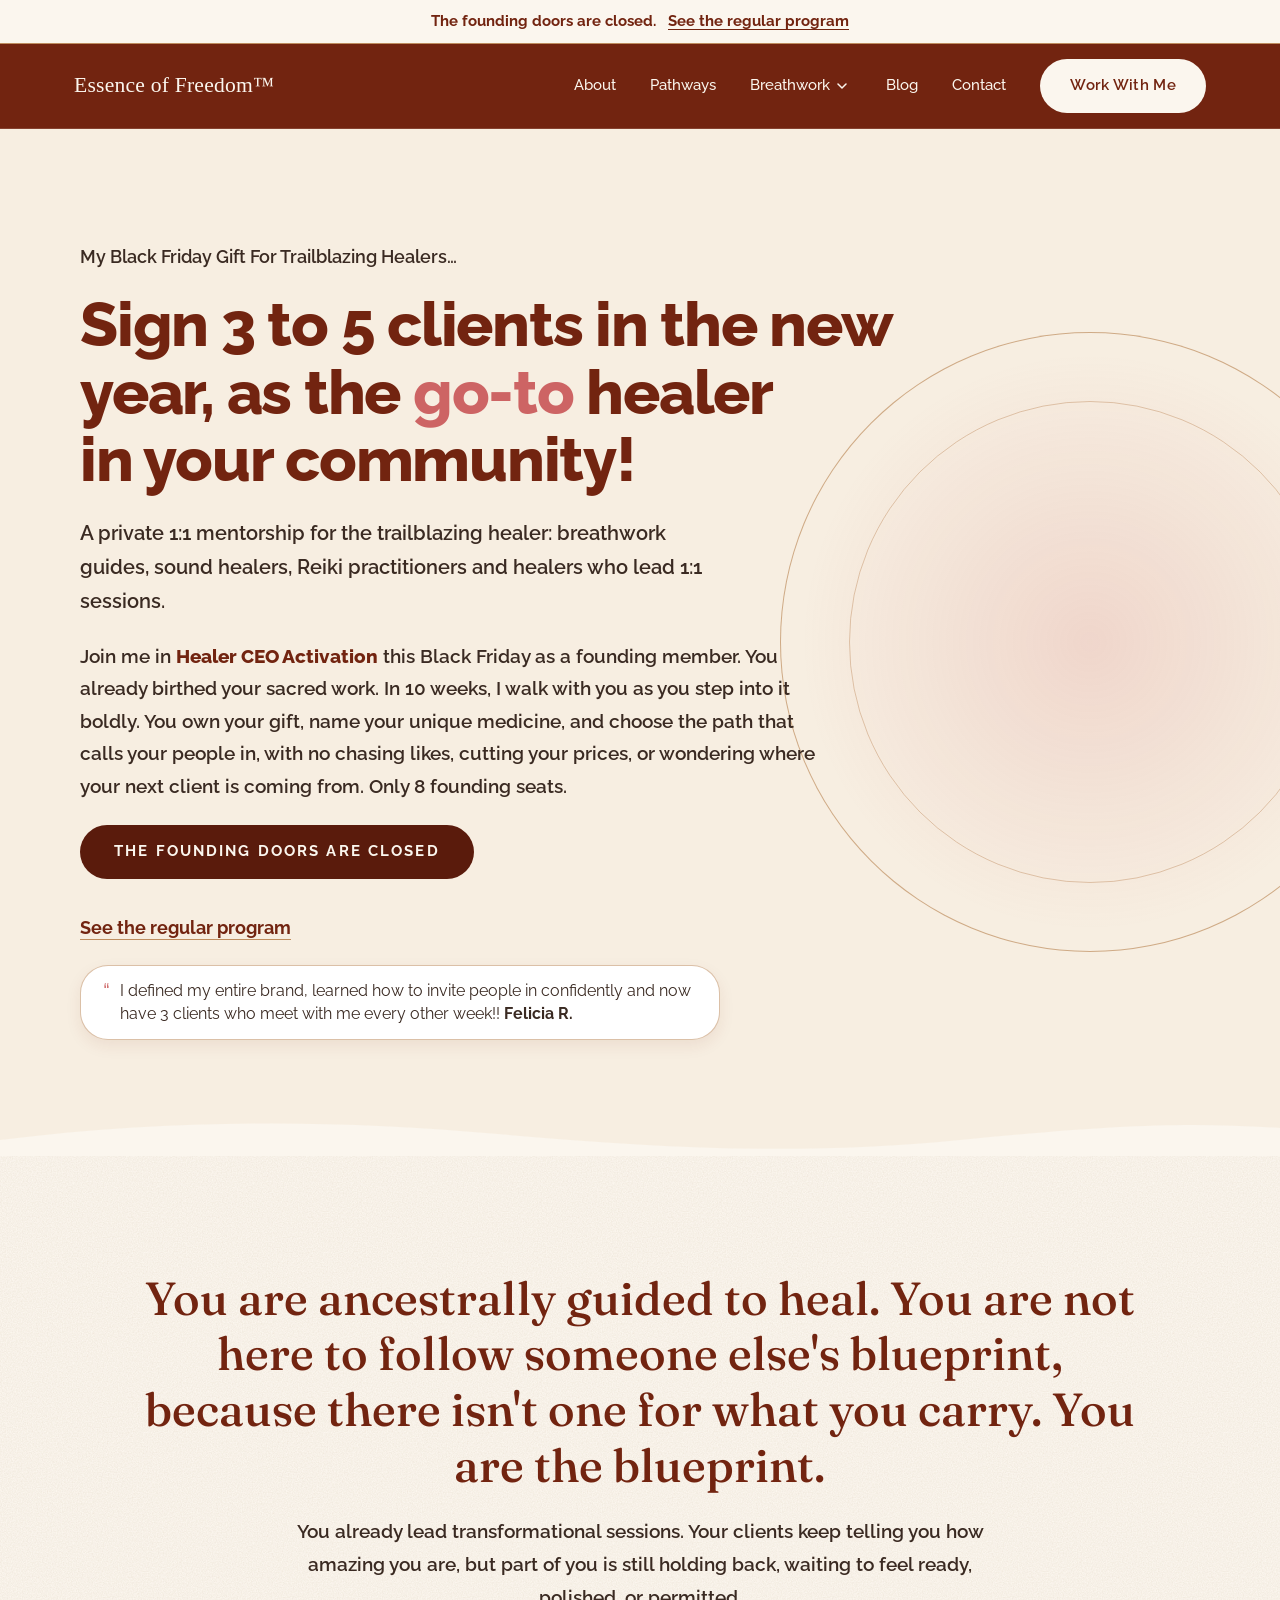
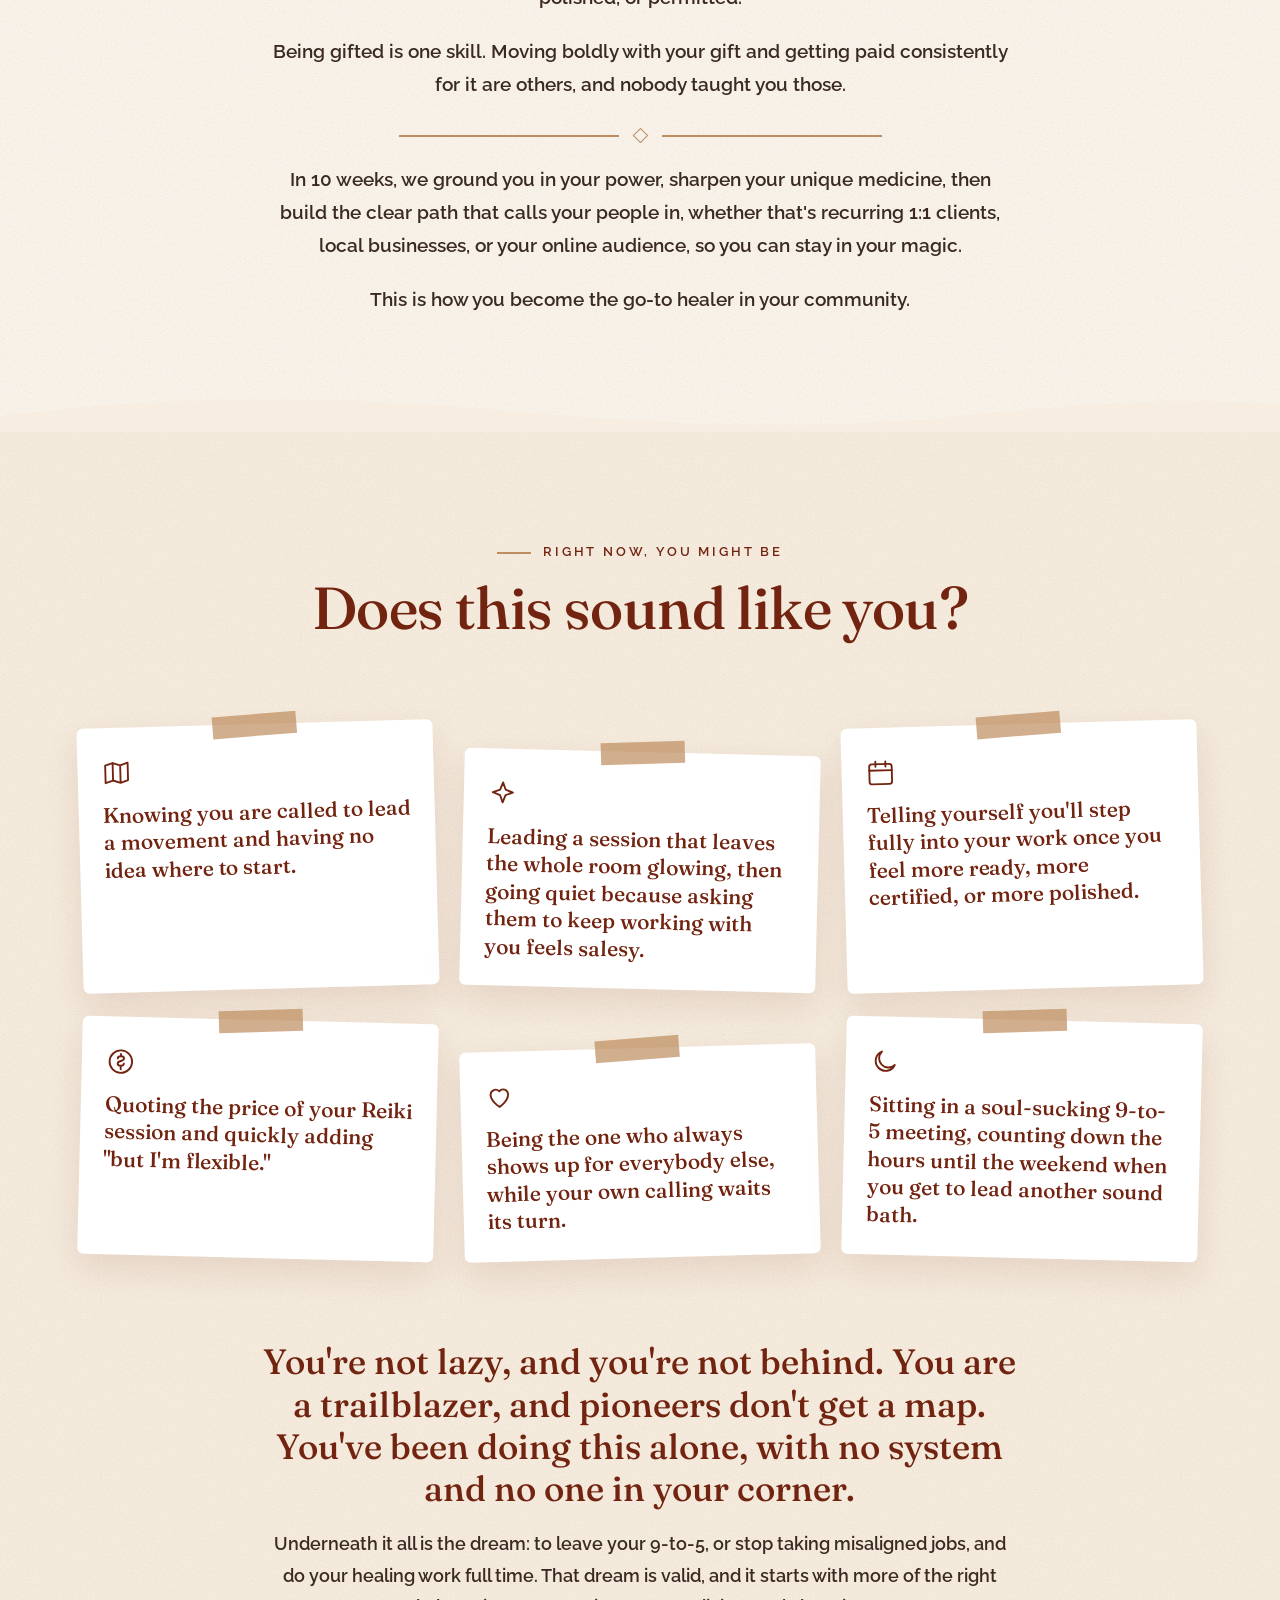
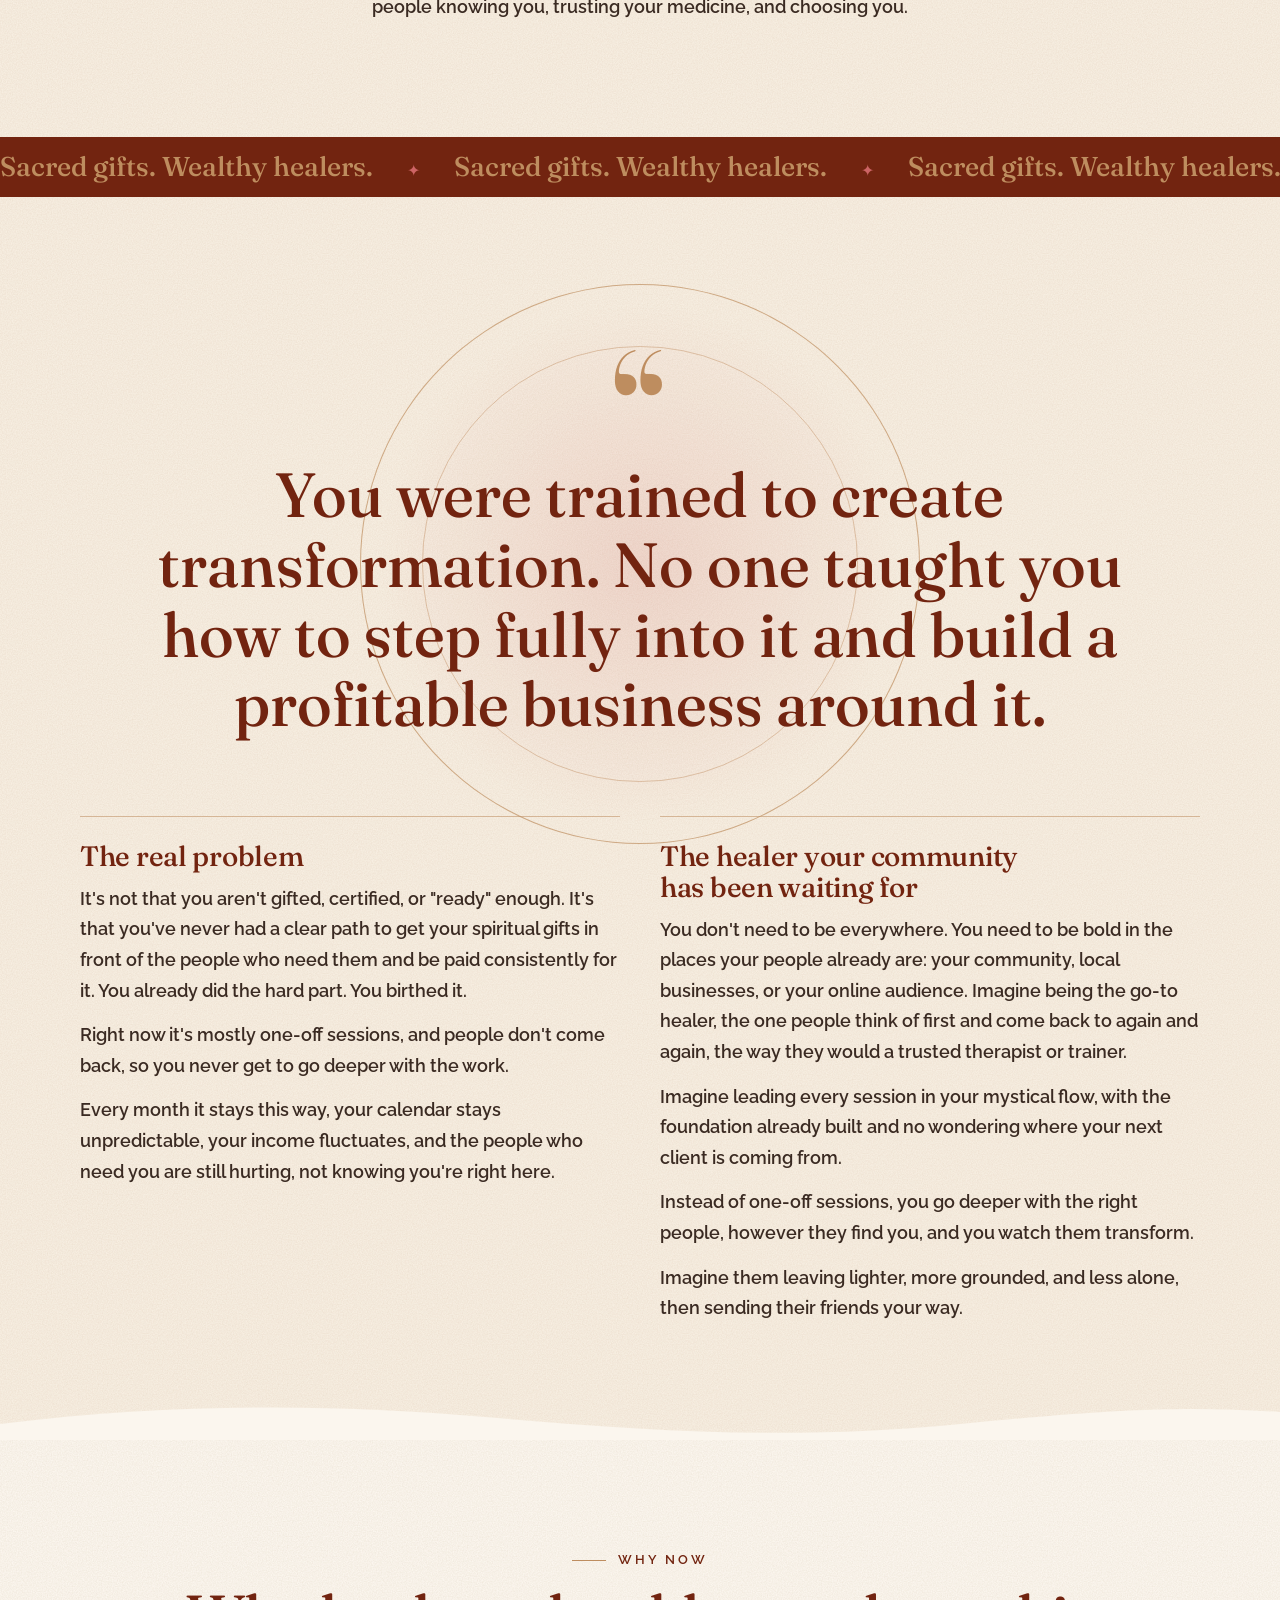
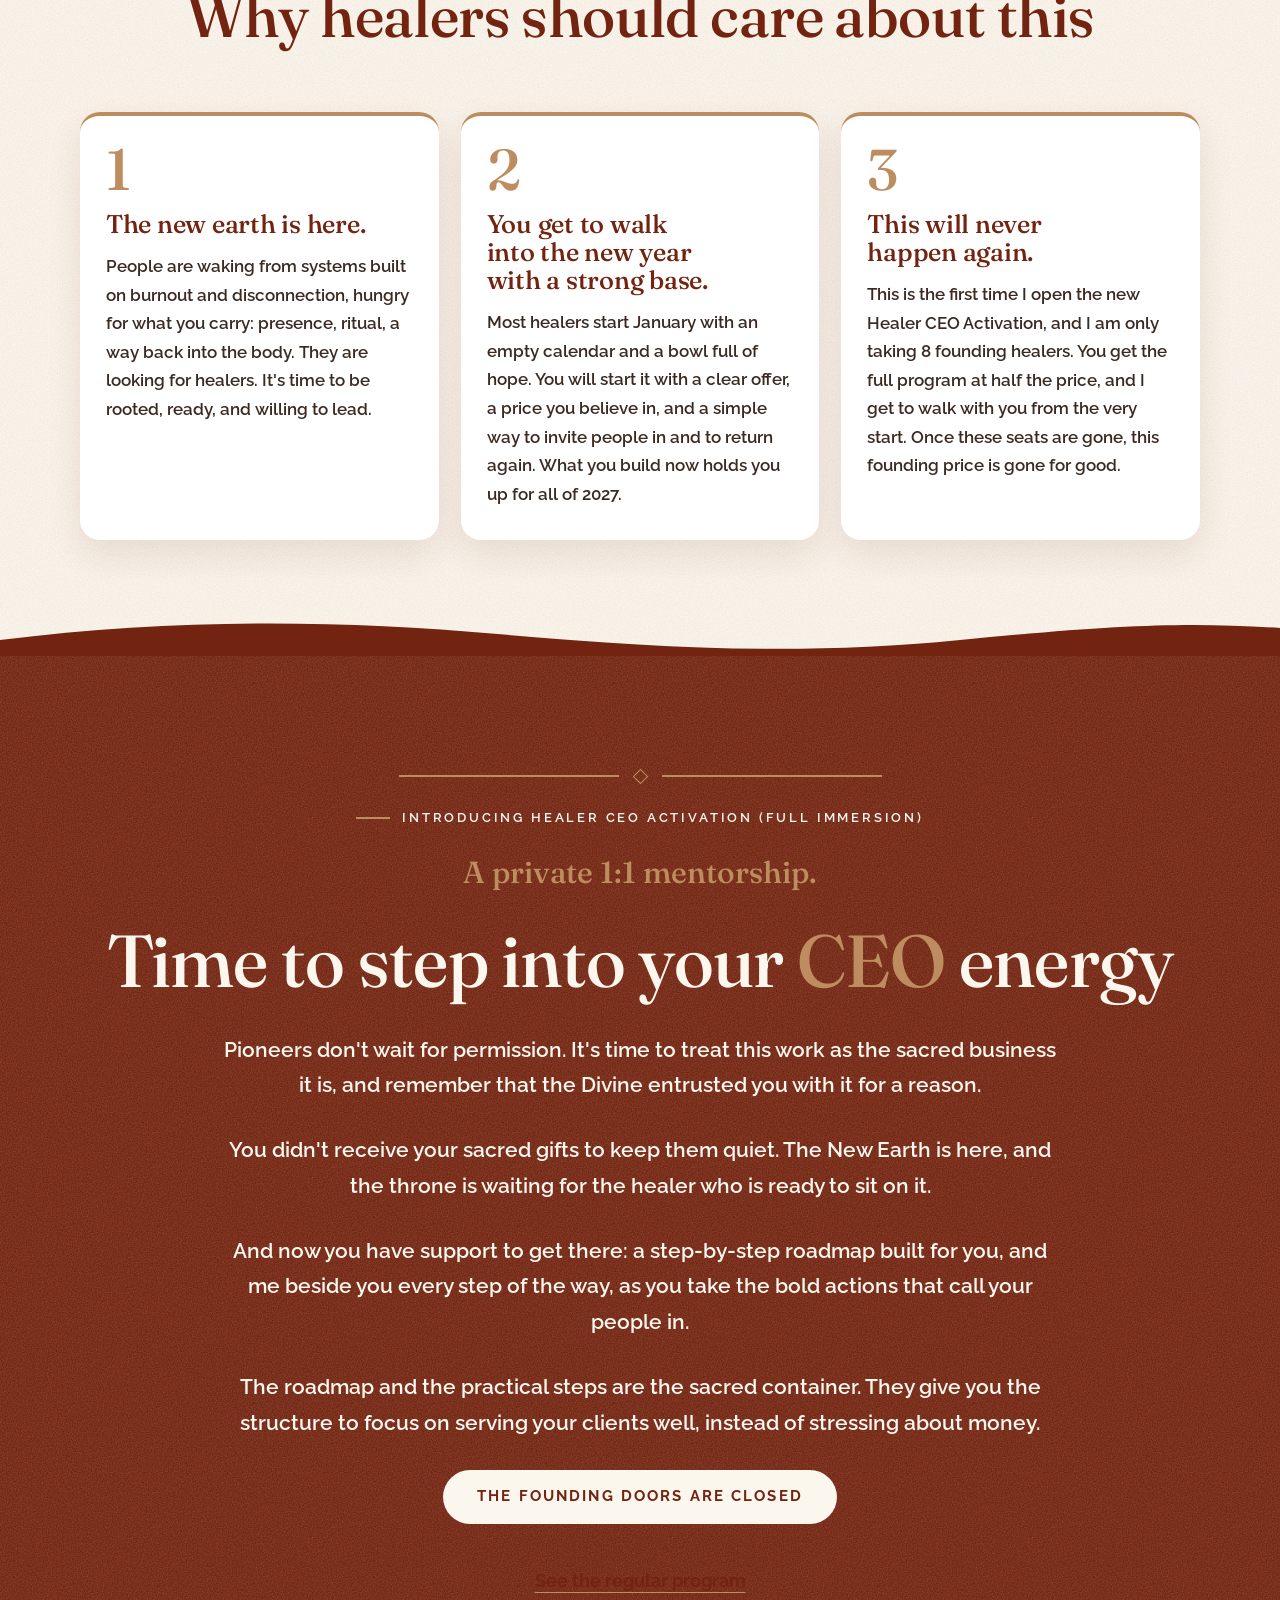
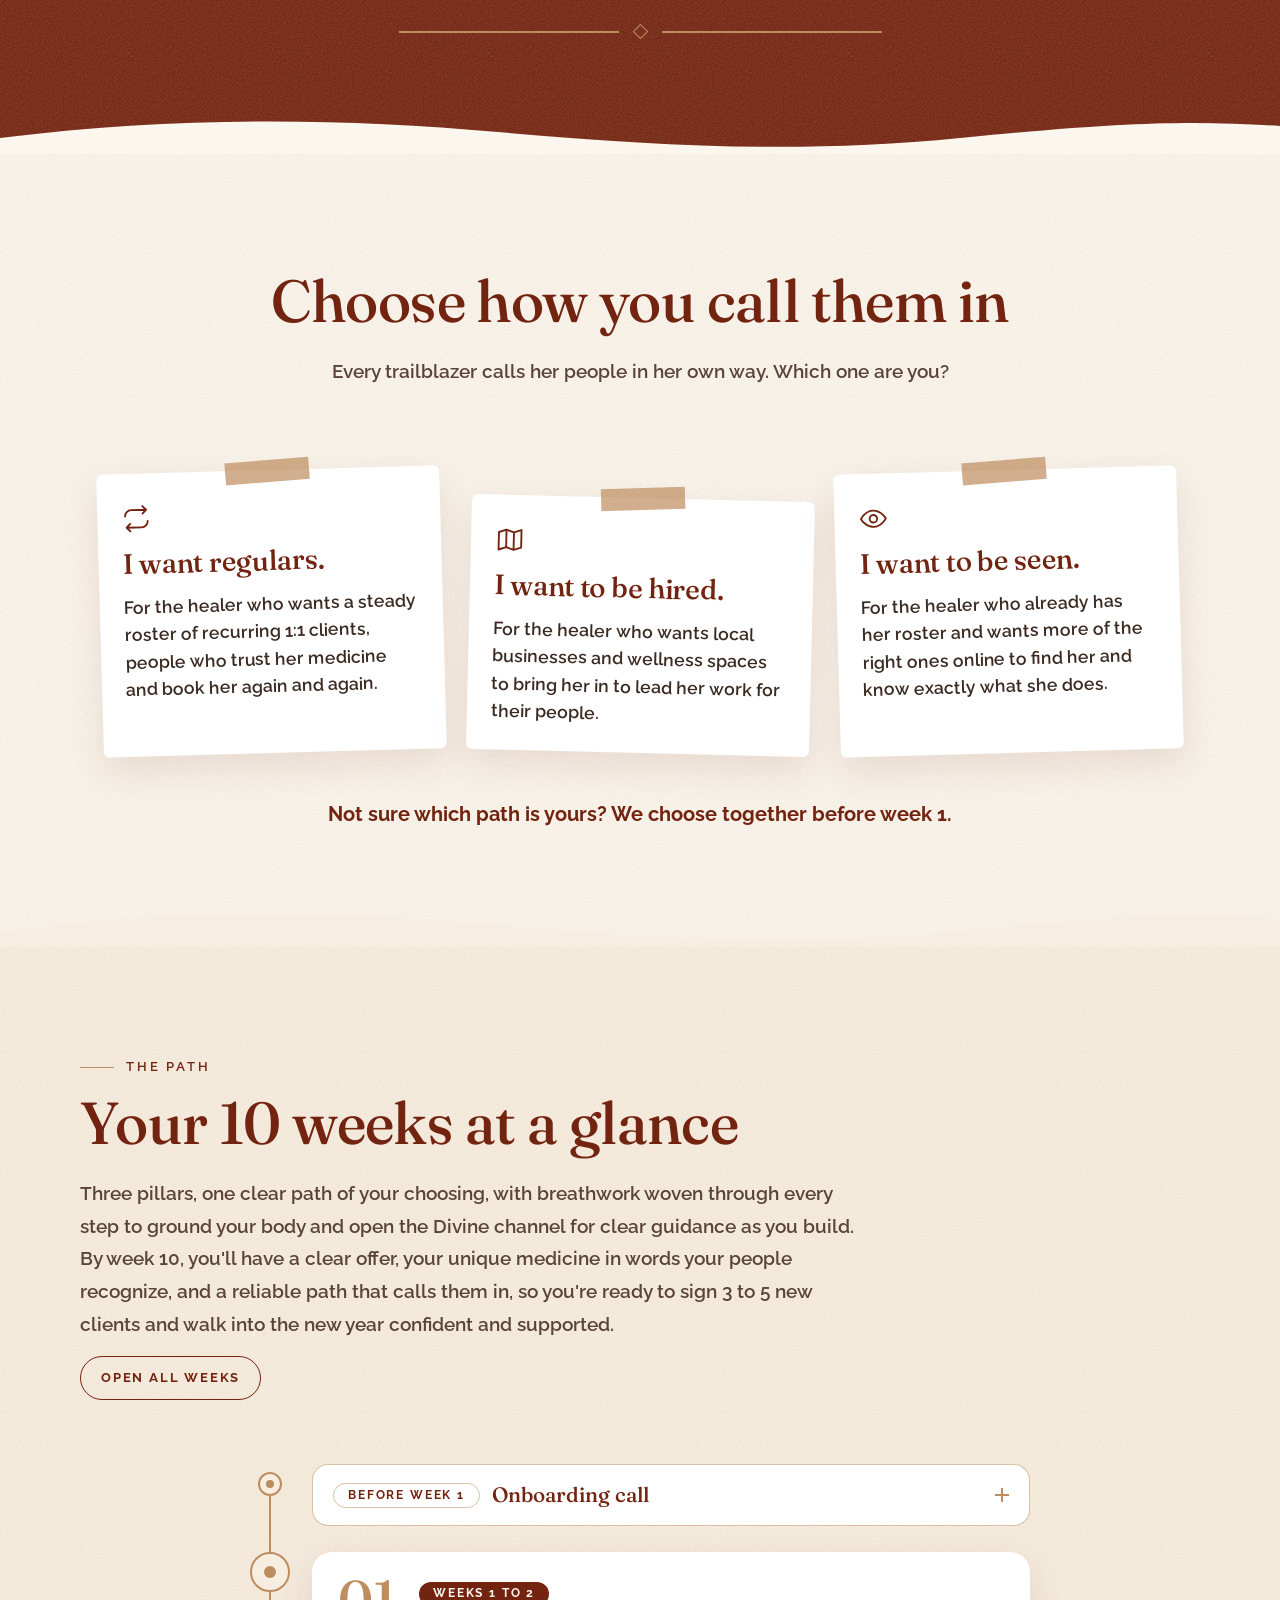
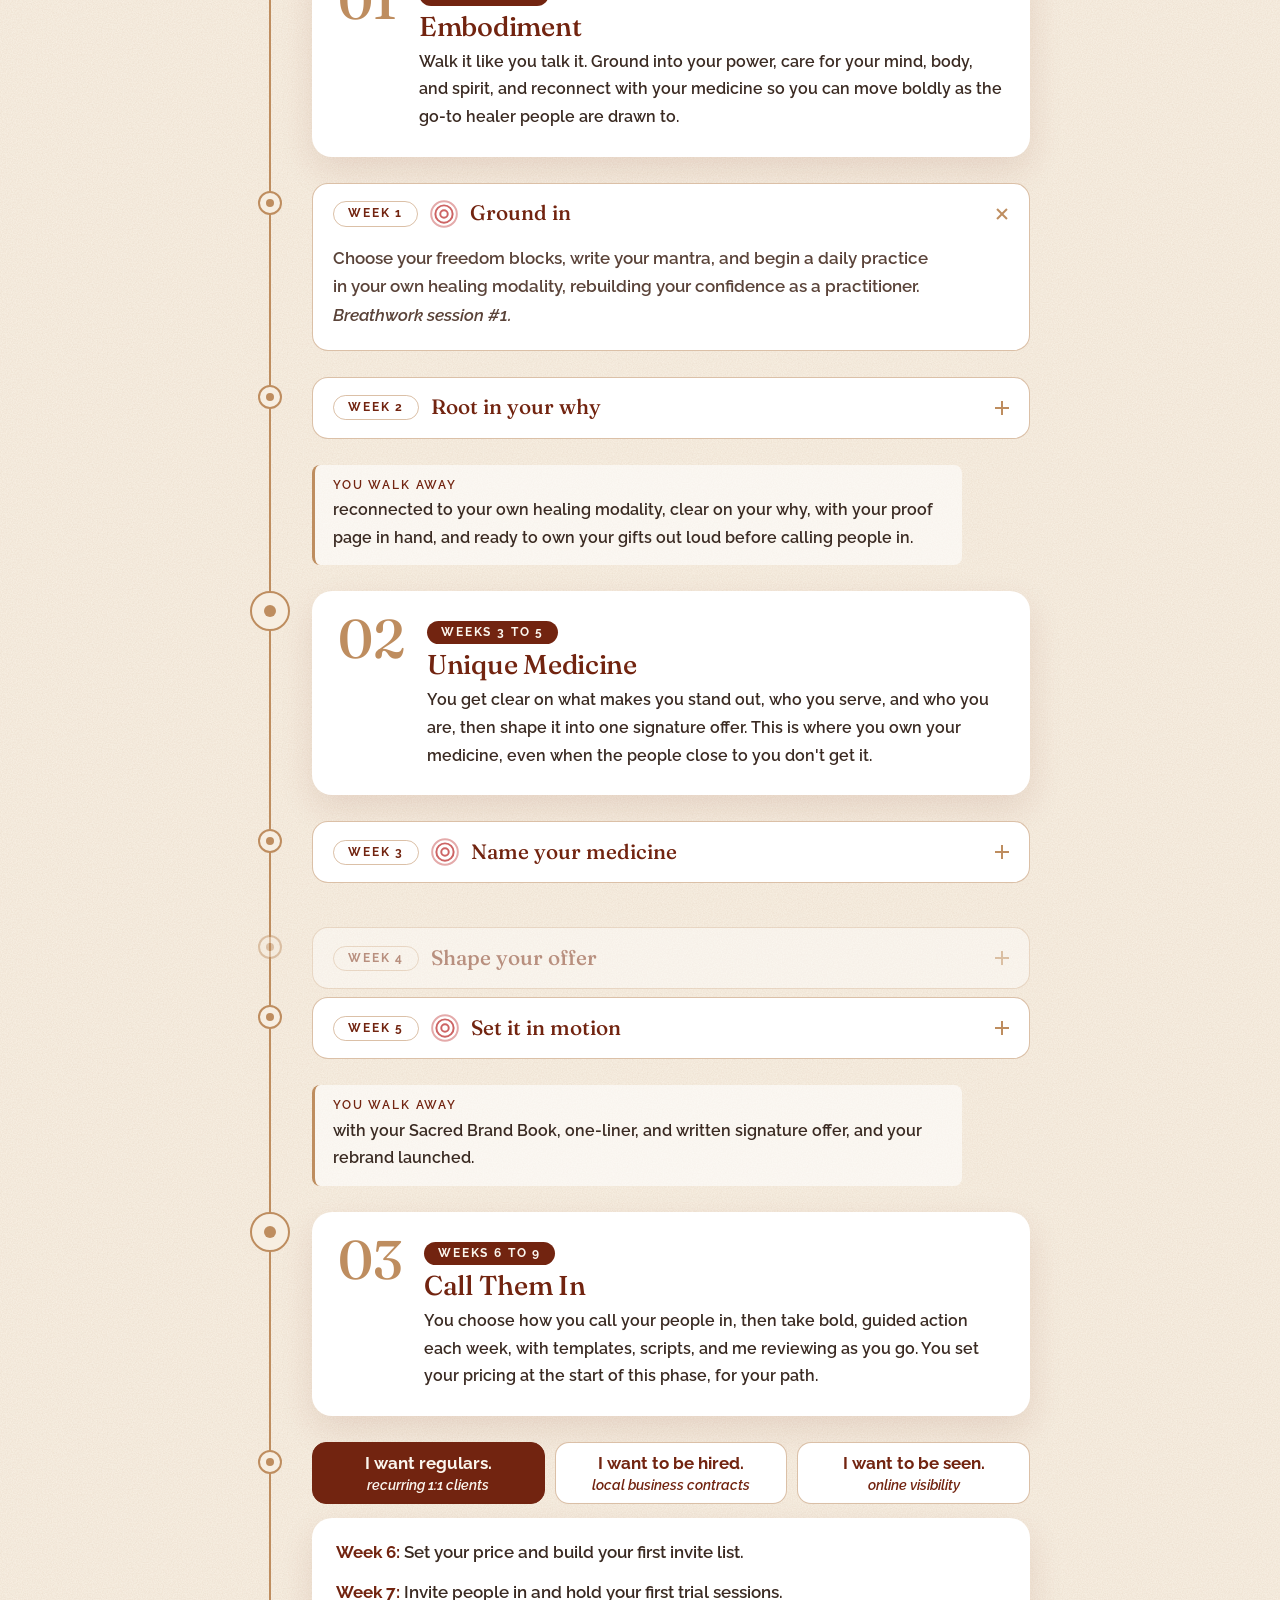
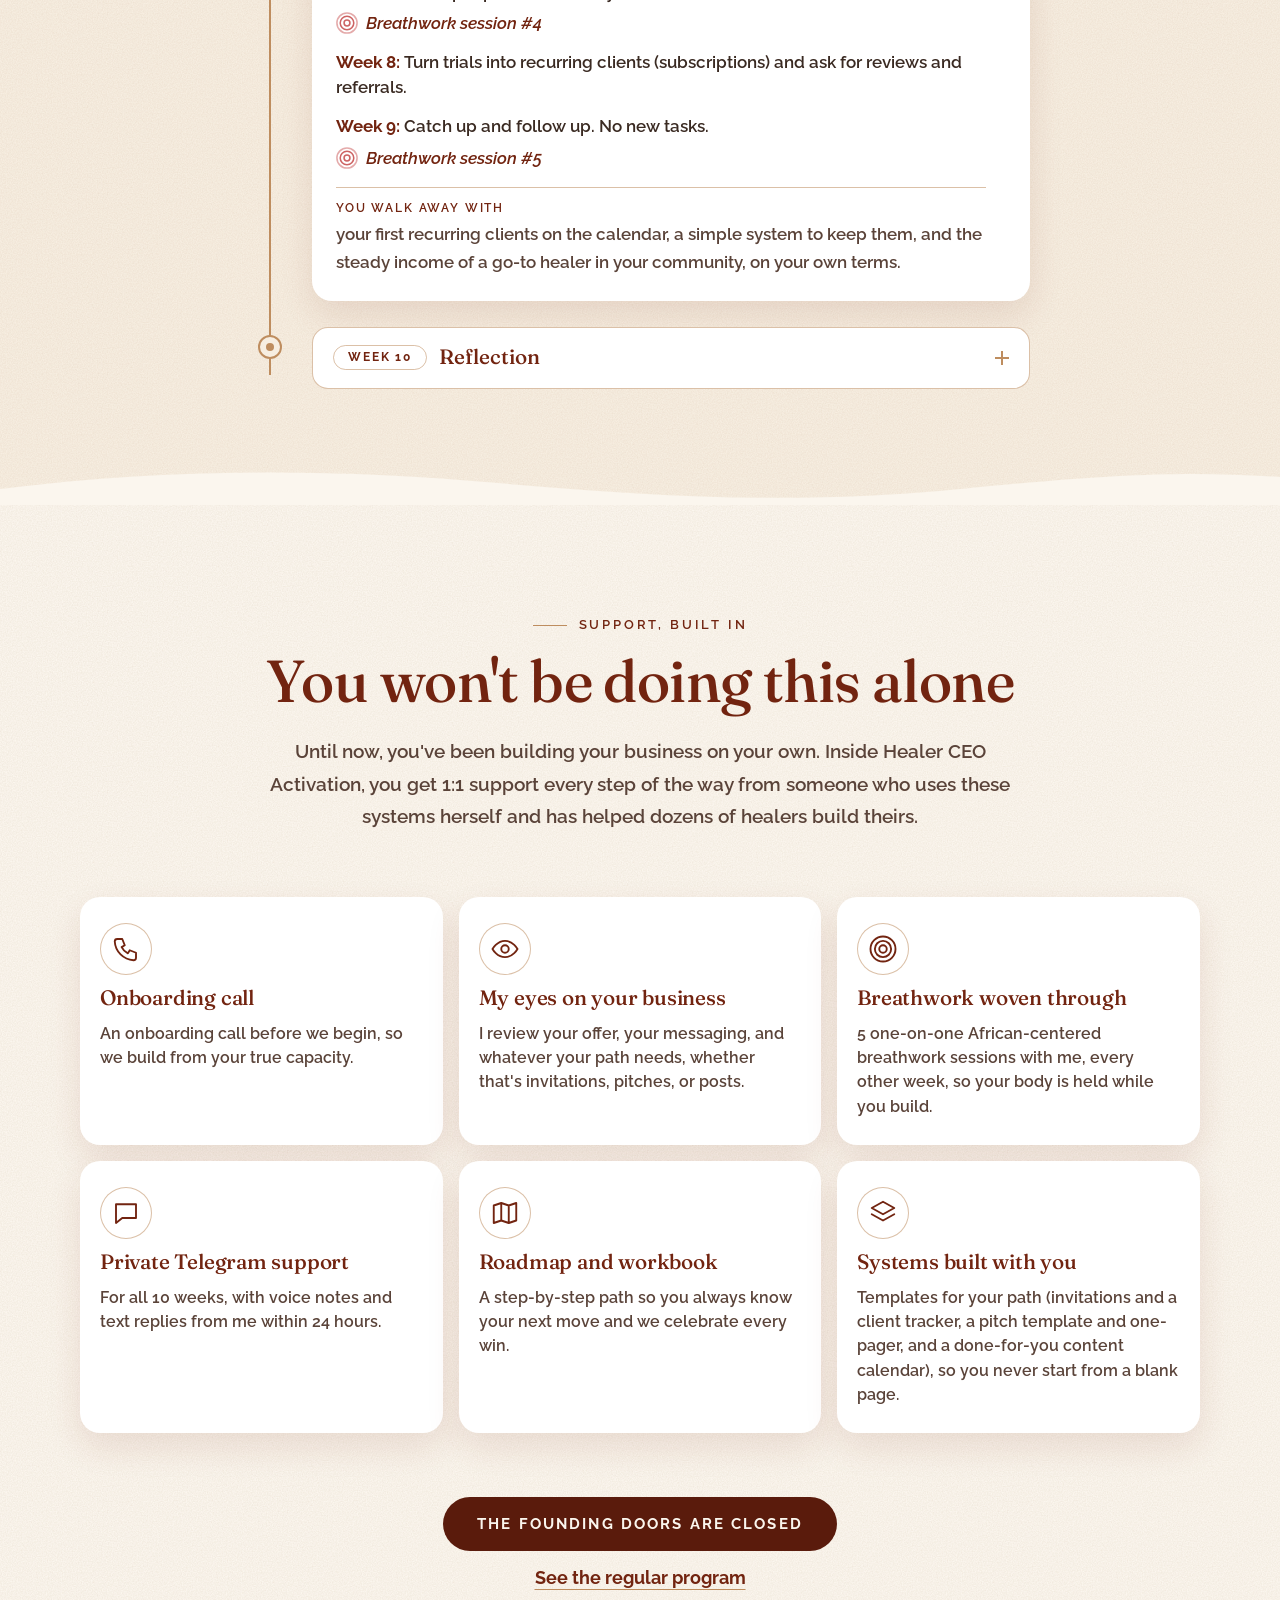
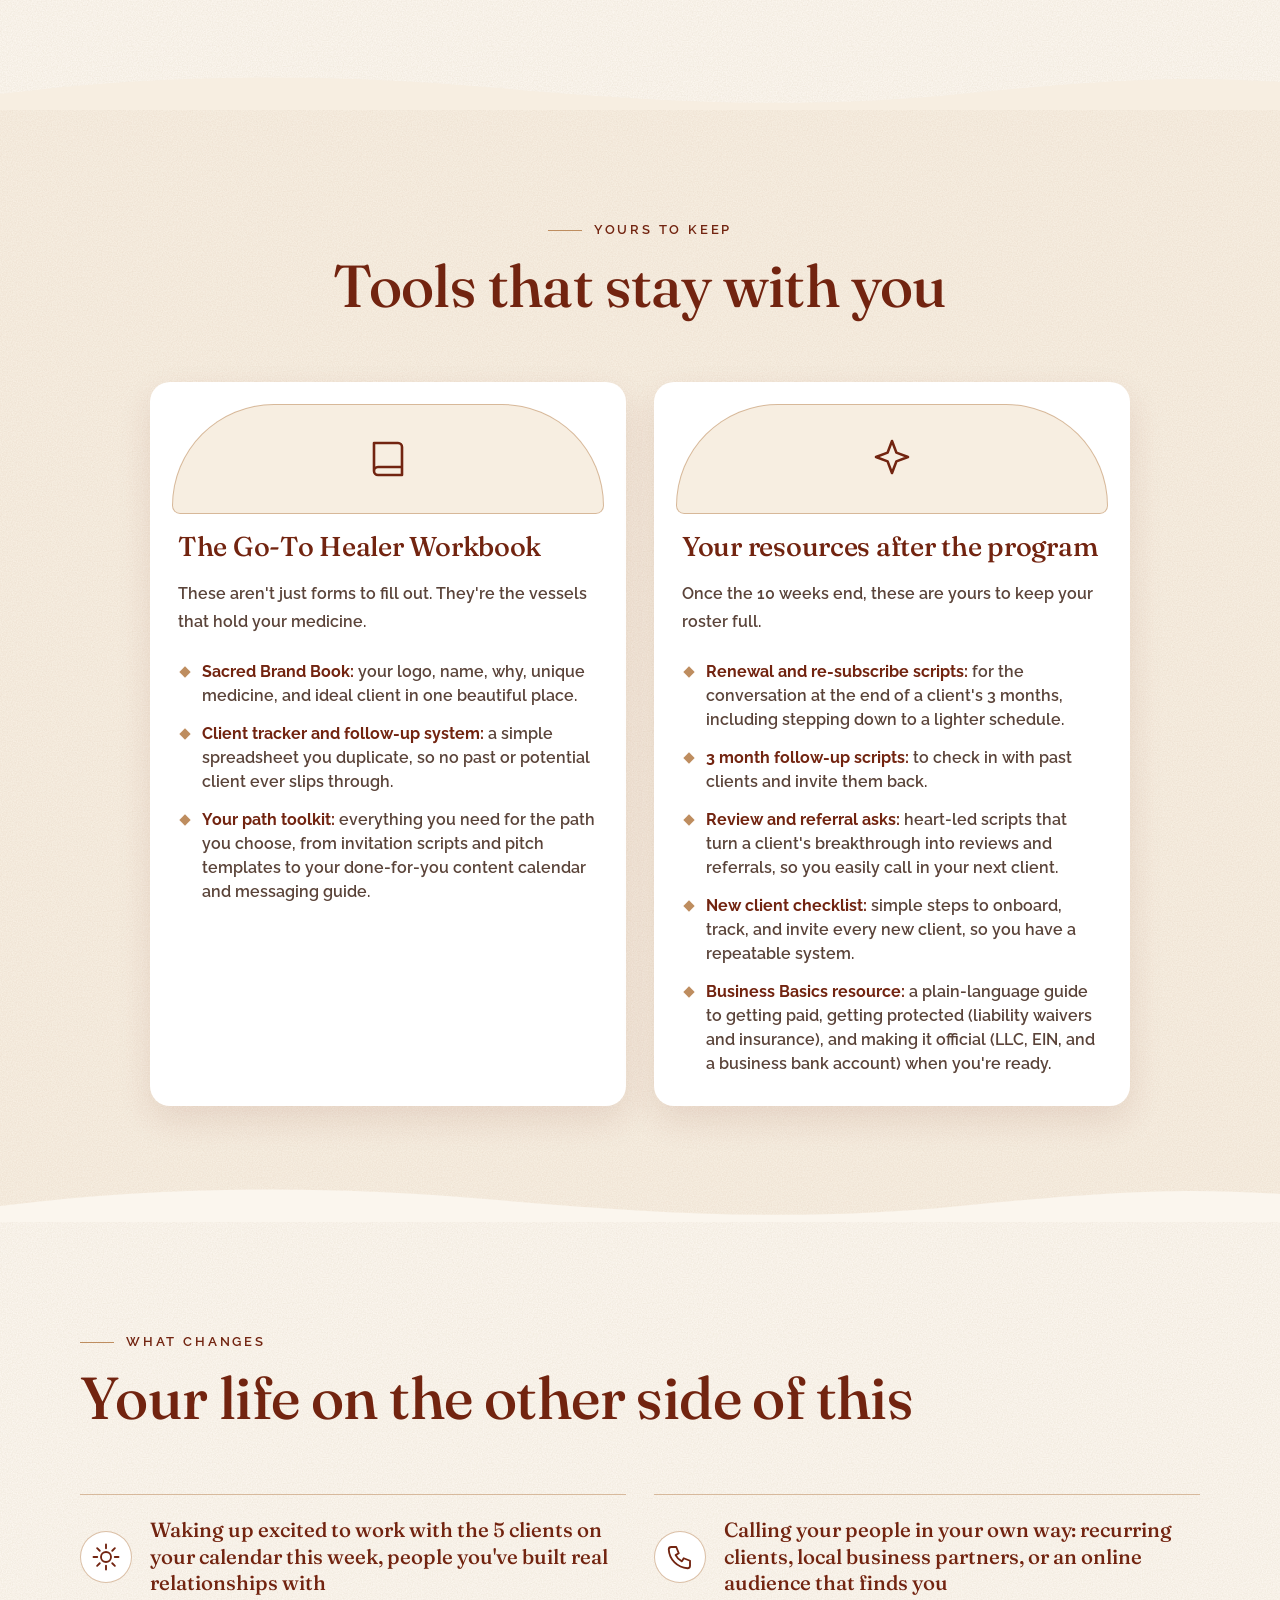
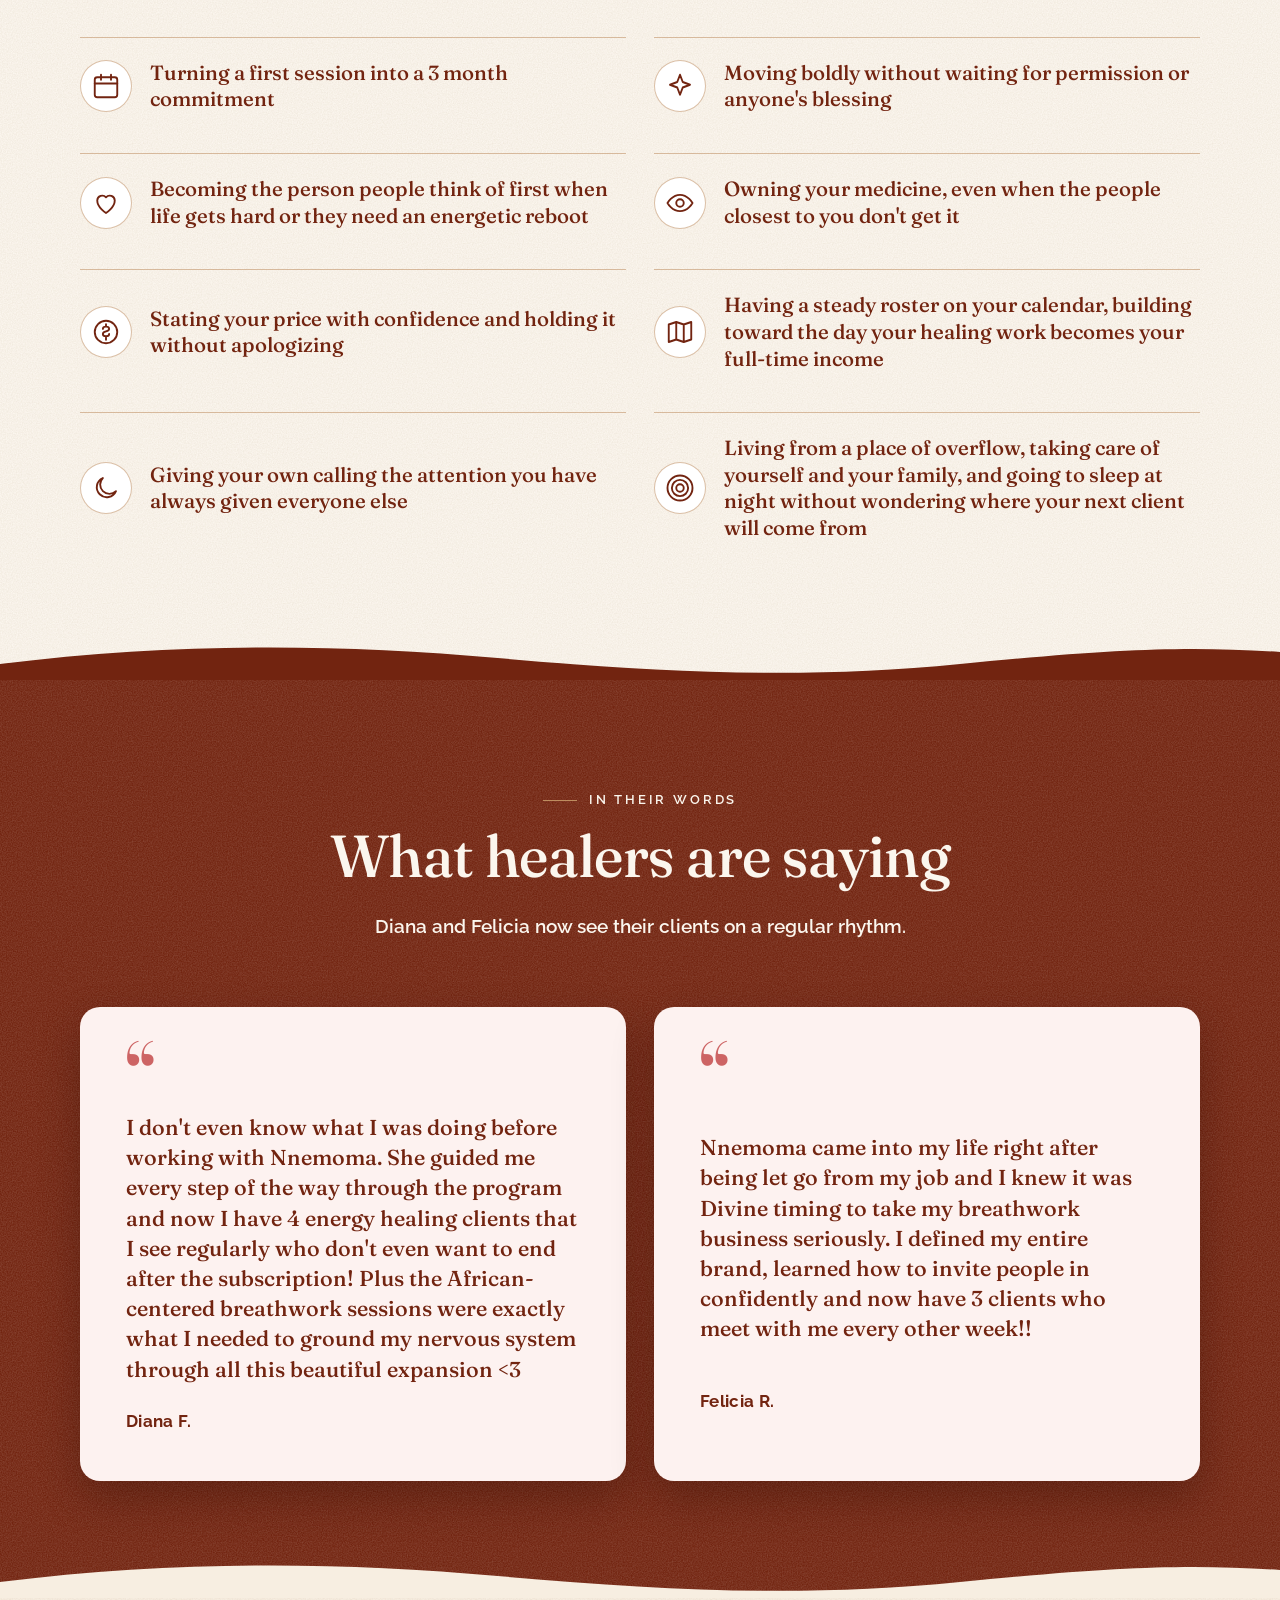
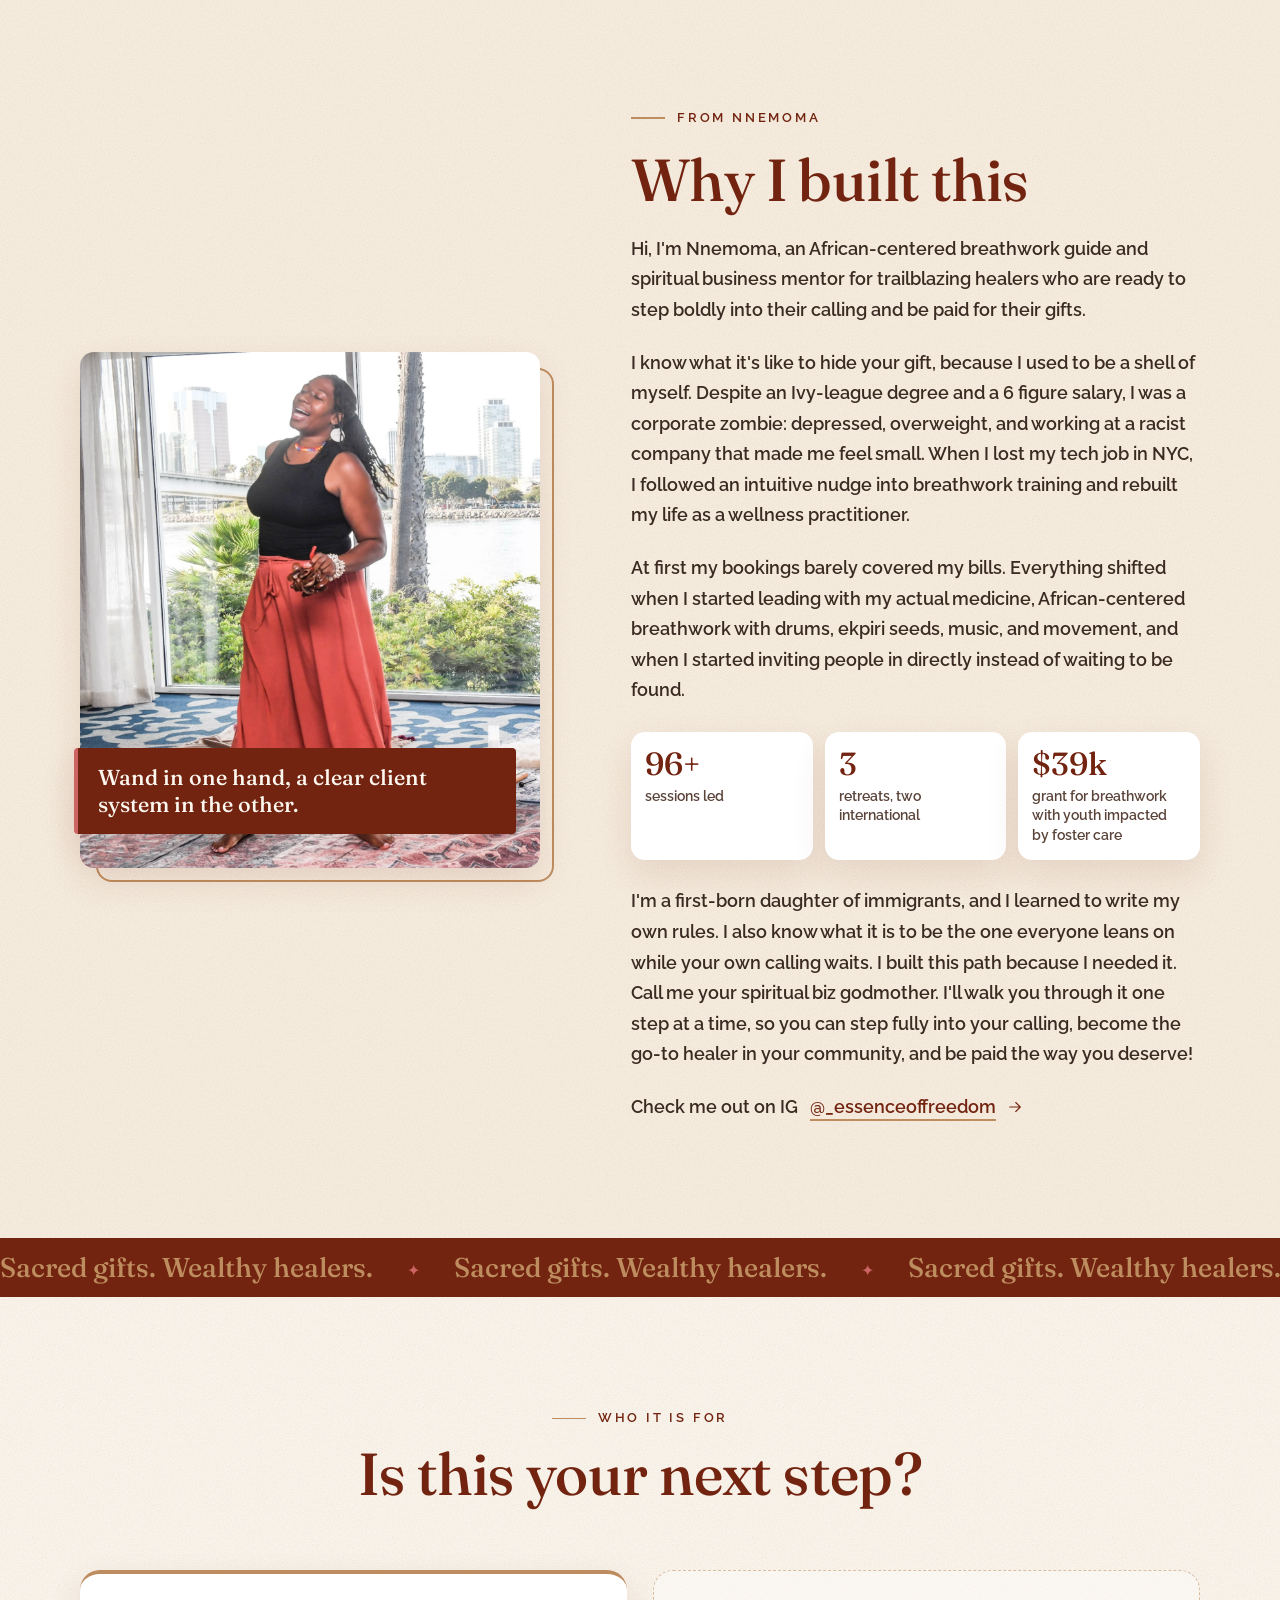
==== commit b19d6a16: "Revert "Black Friday: add payment plans and Klarna/Affirm line under the price button" This reverts " ====
(no text change in the page or its own stylesheets)
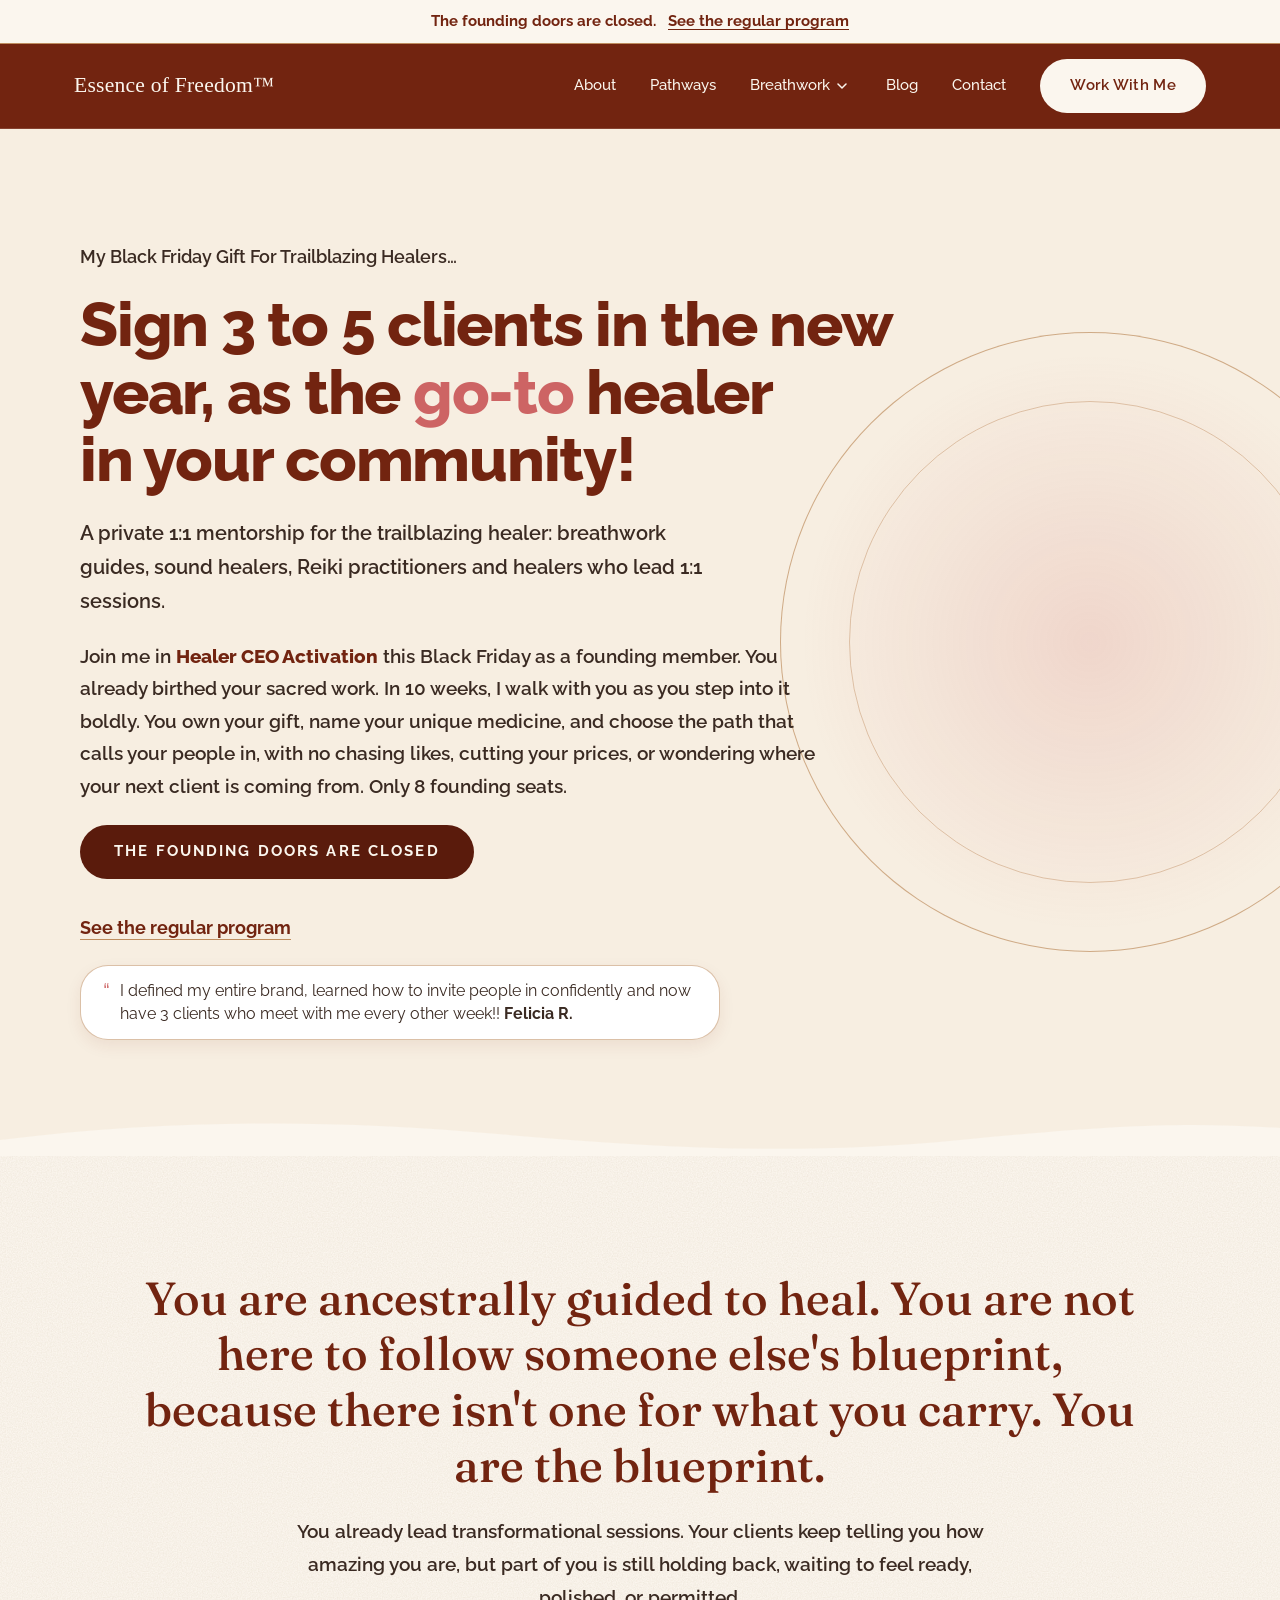
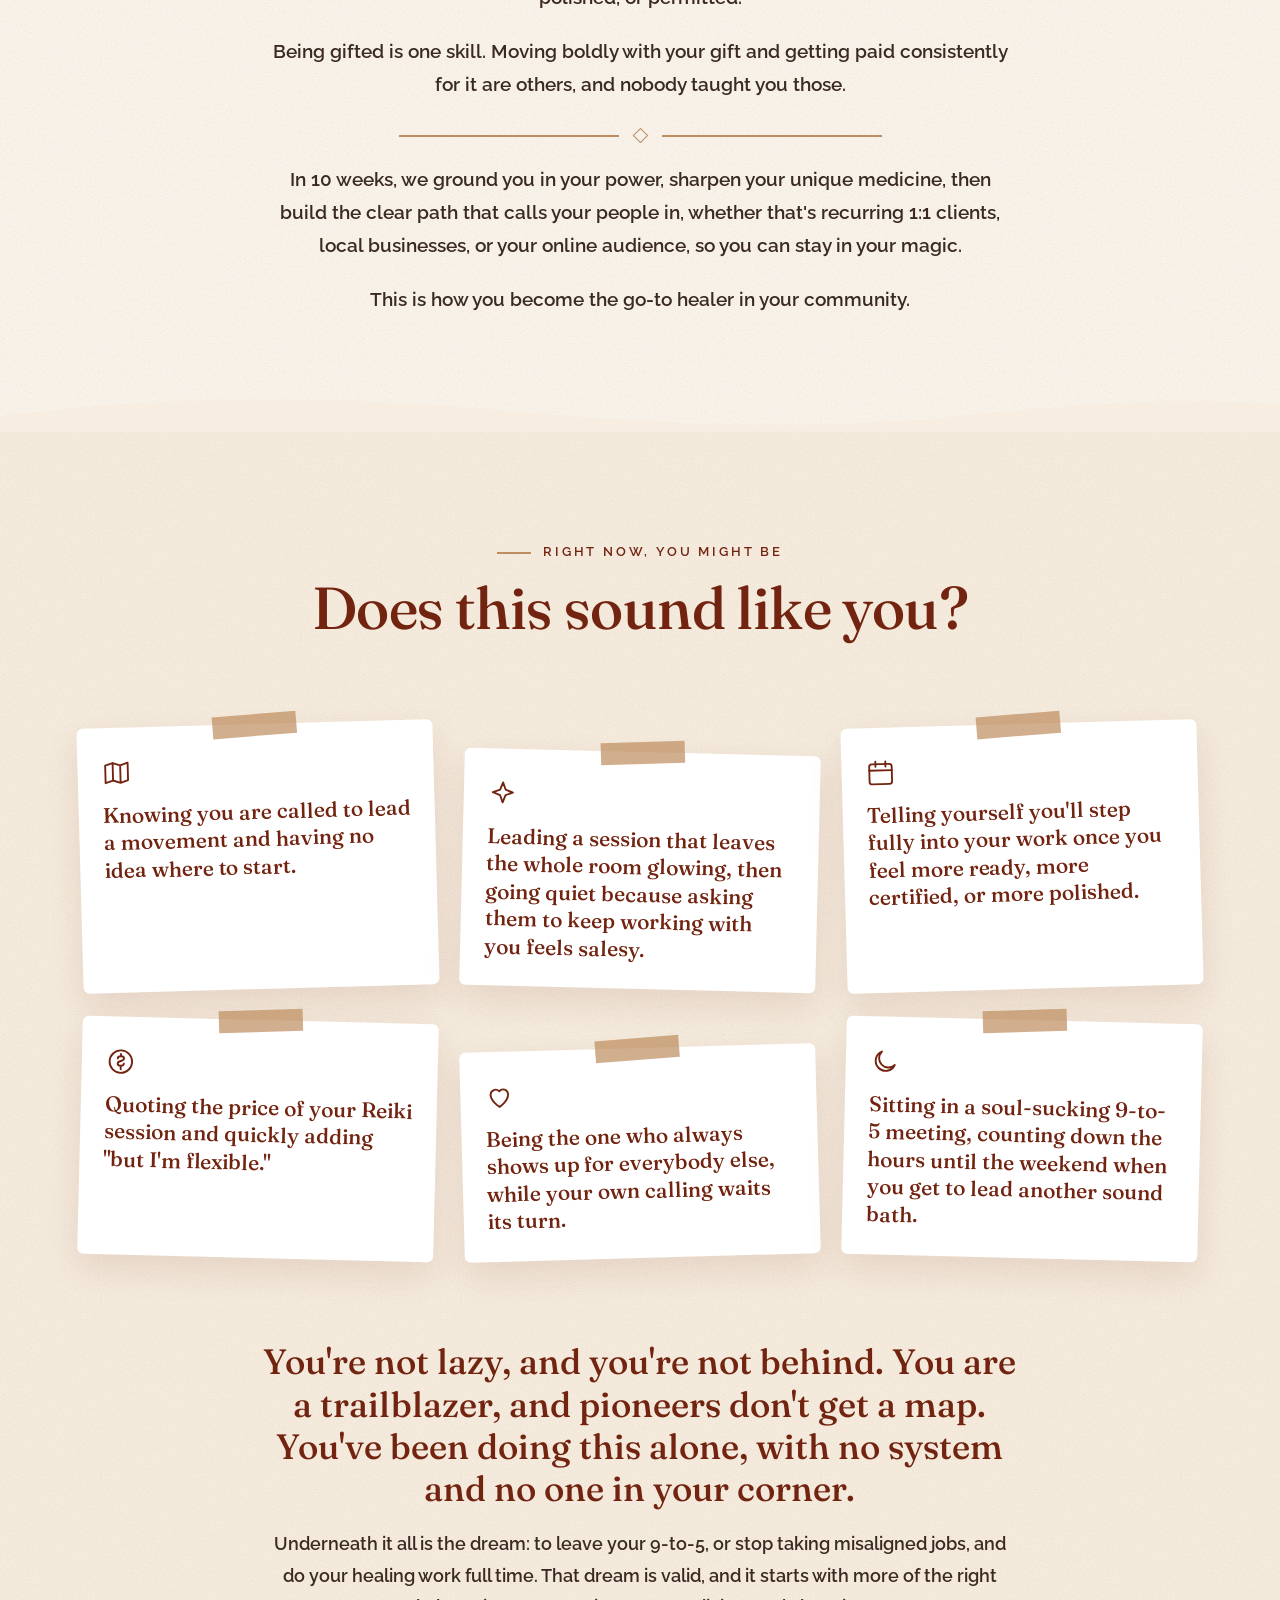
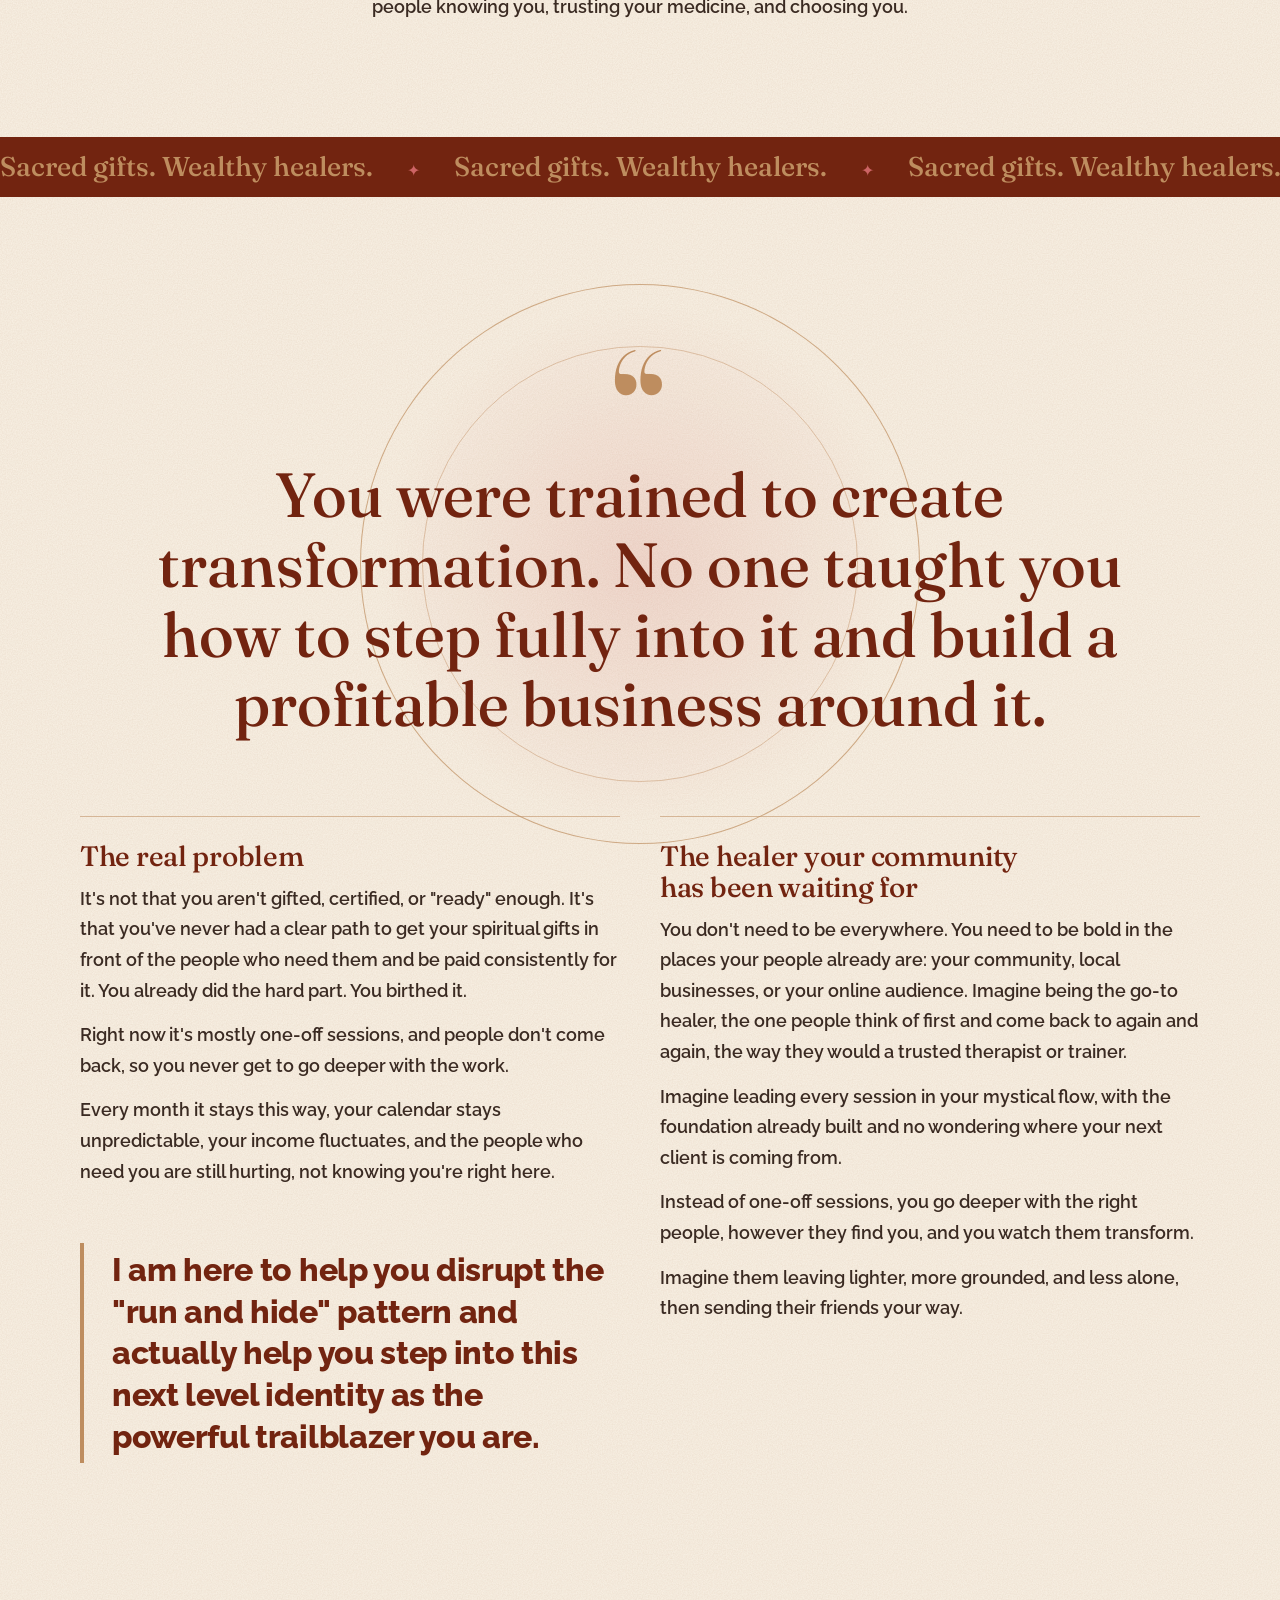
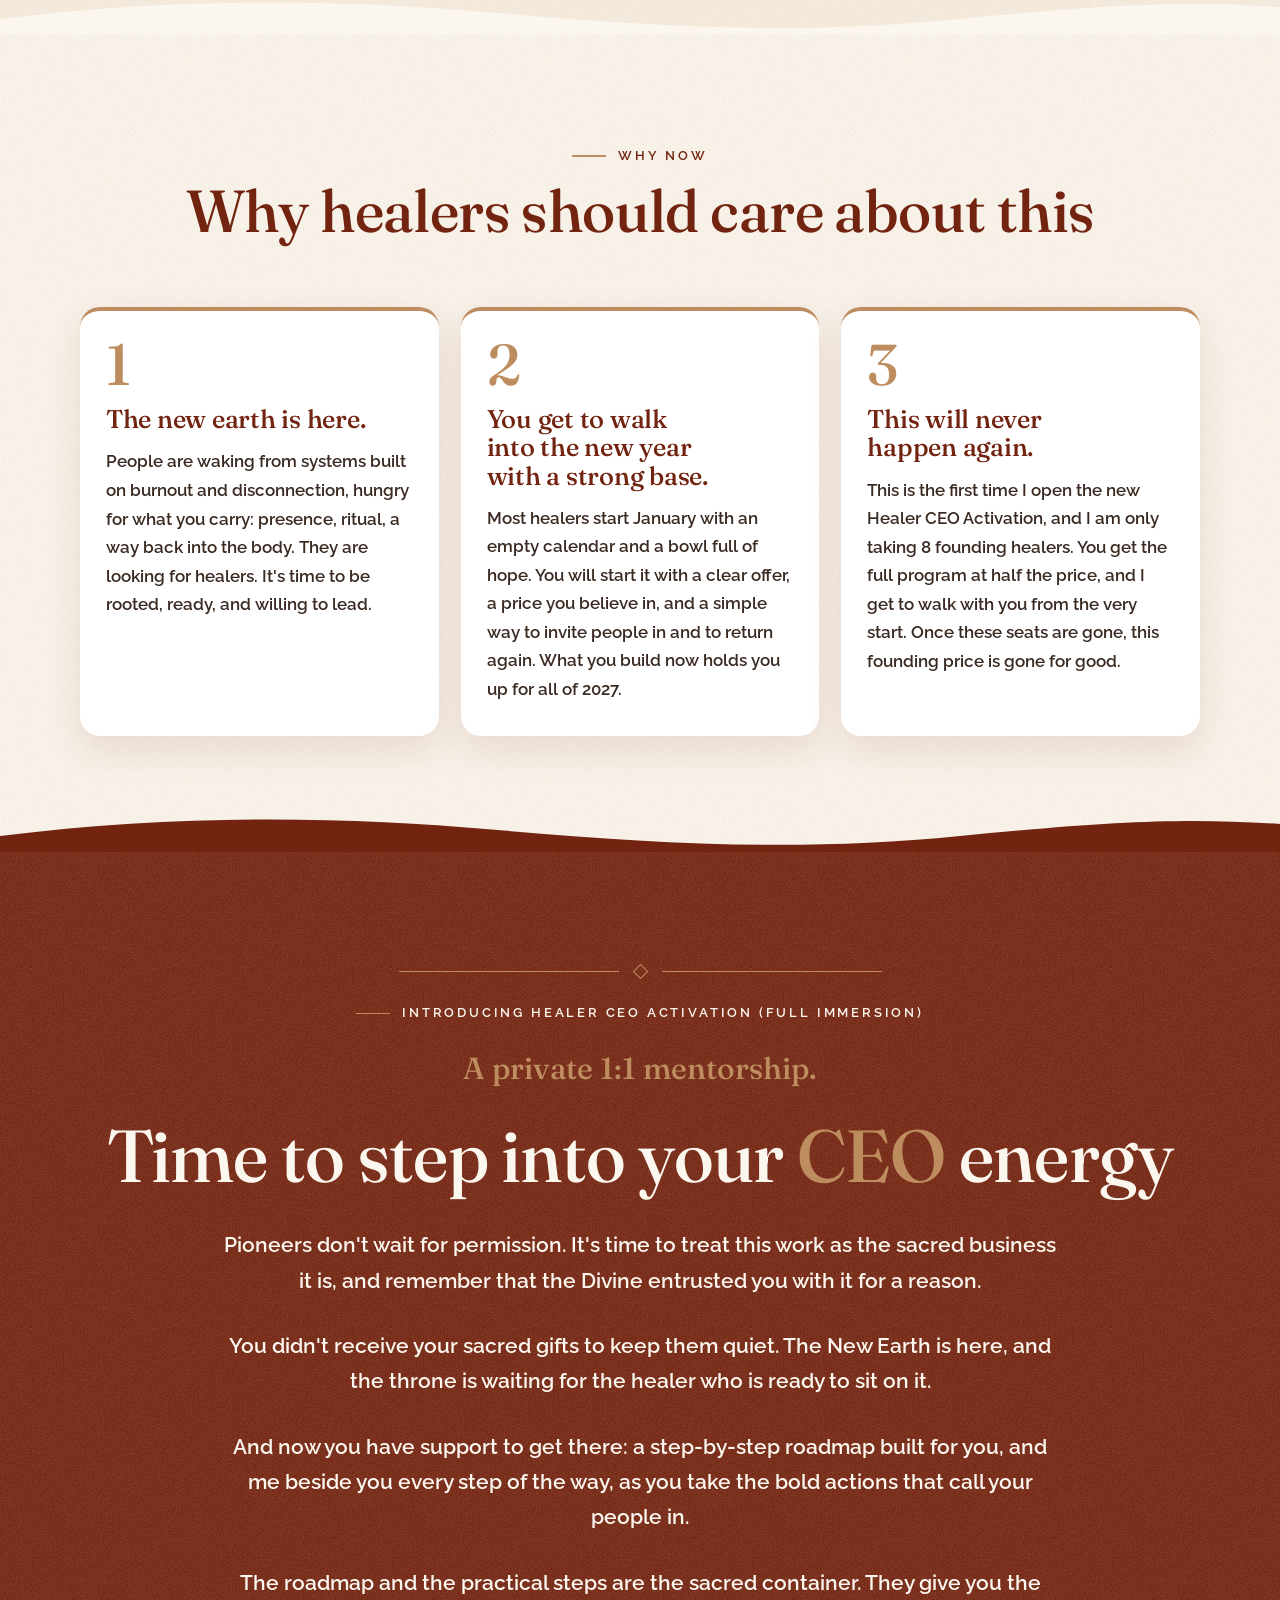
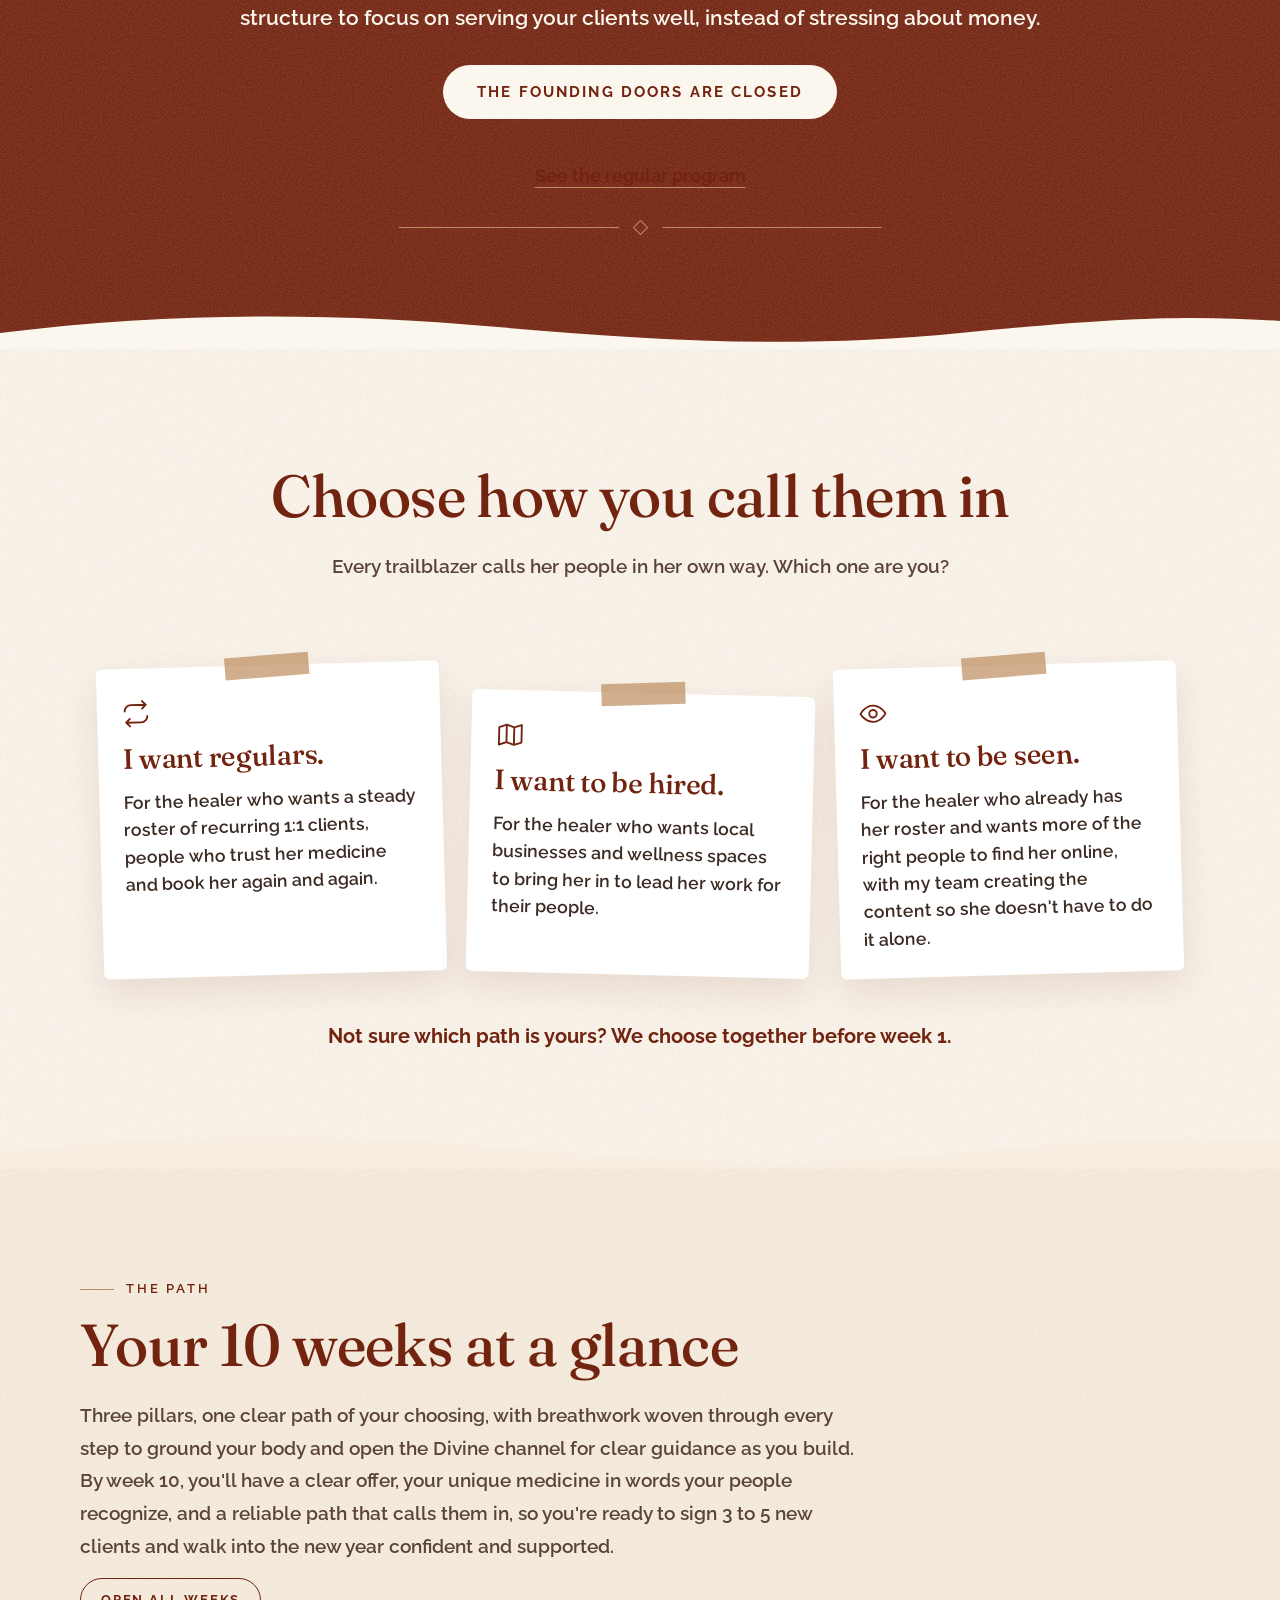
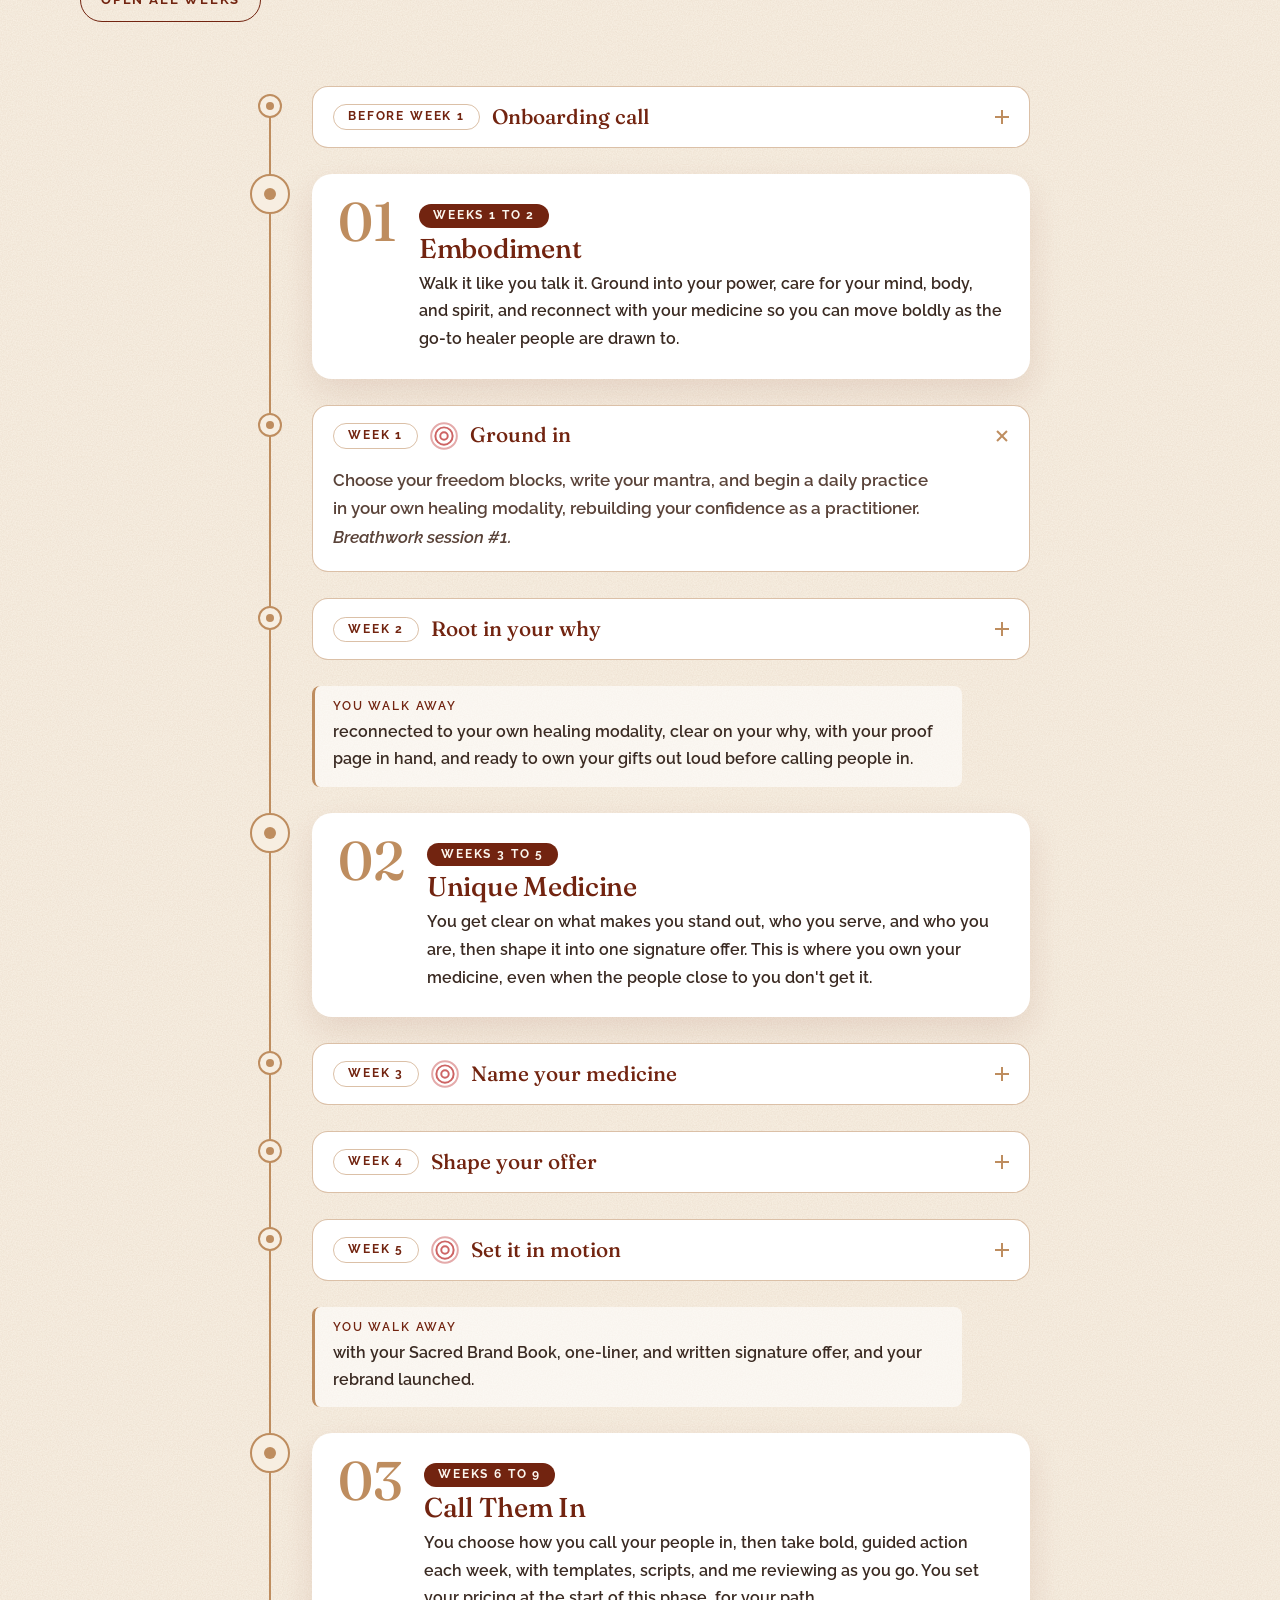
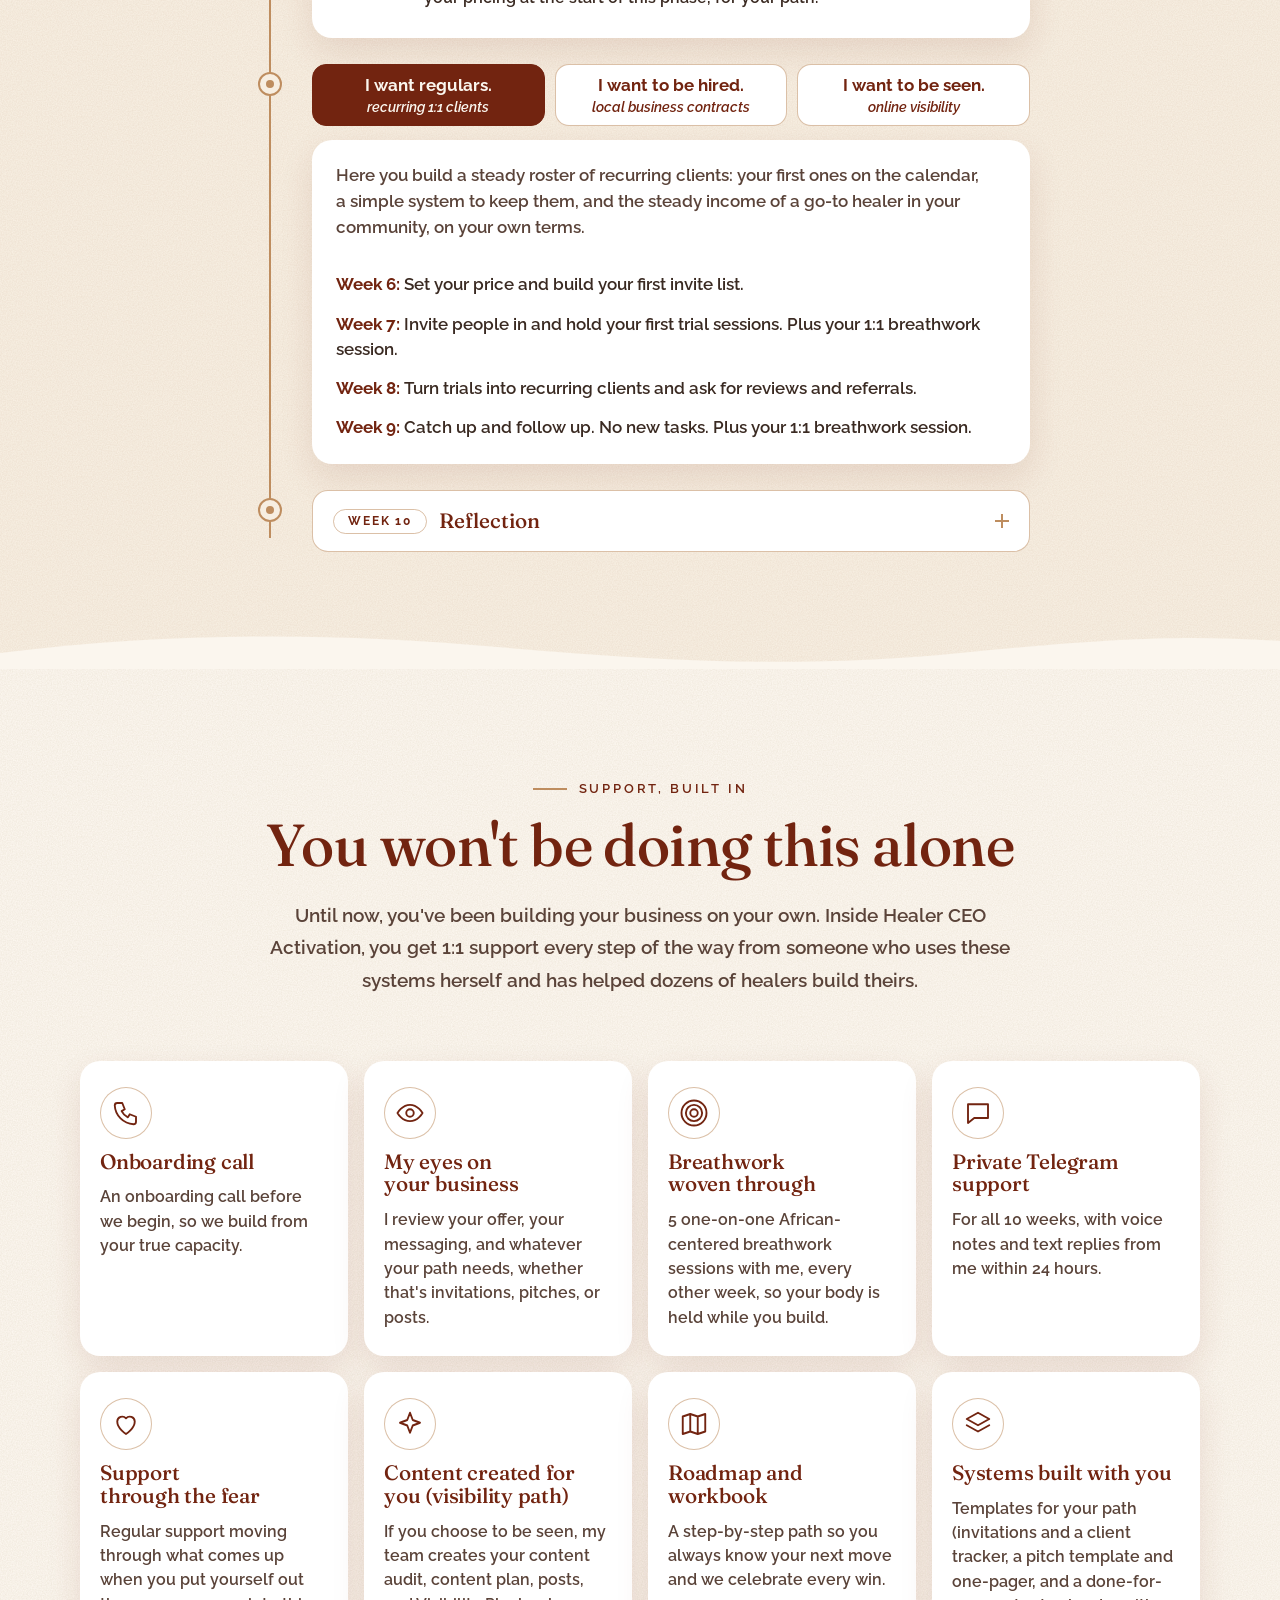
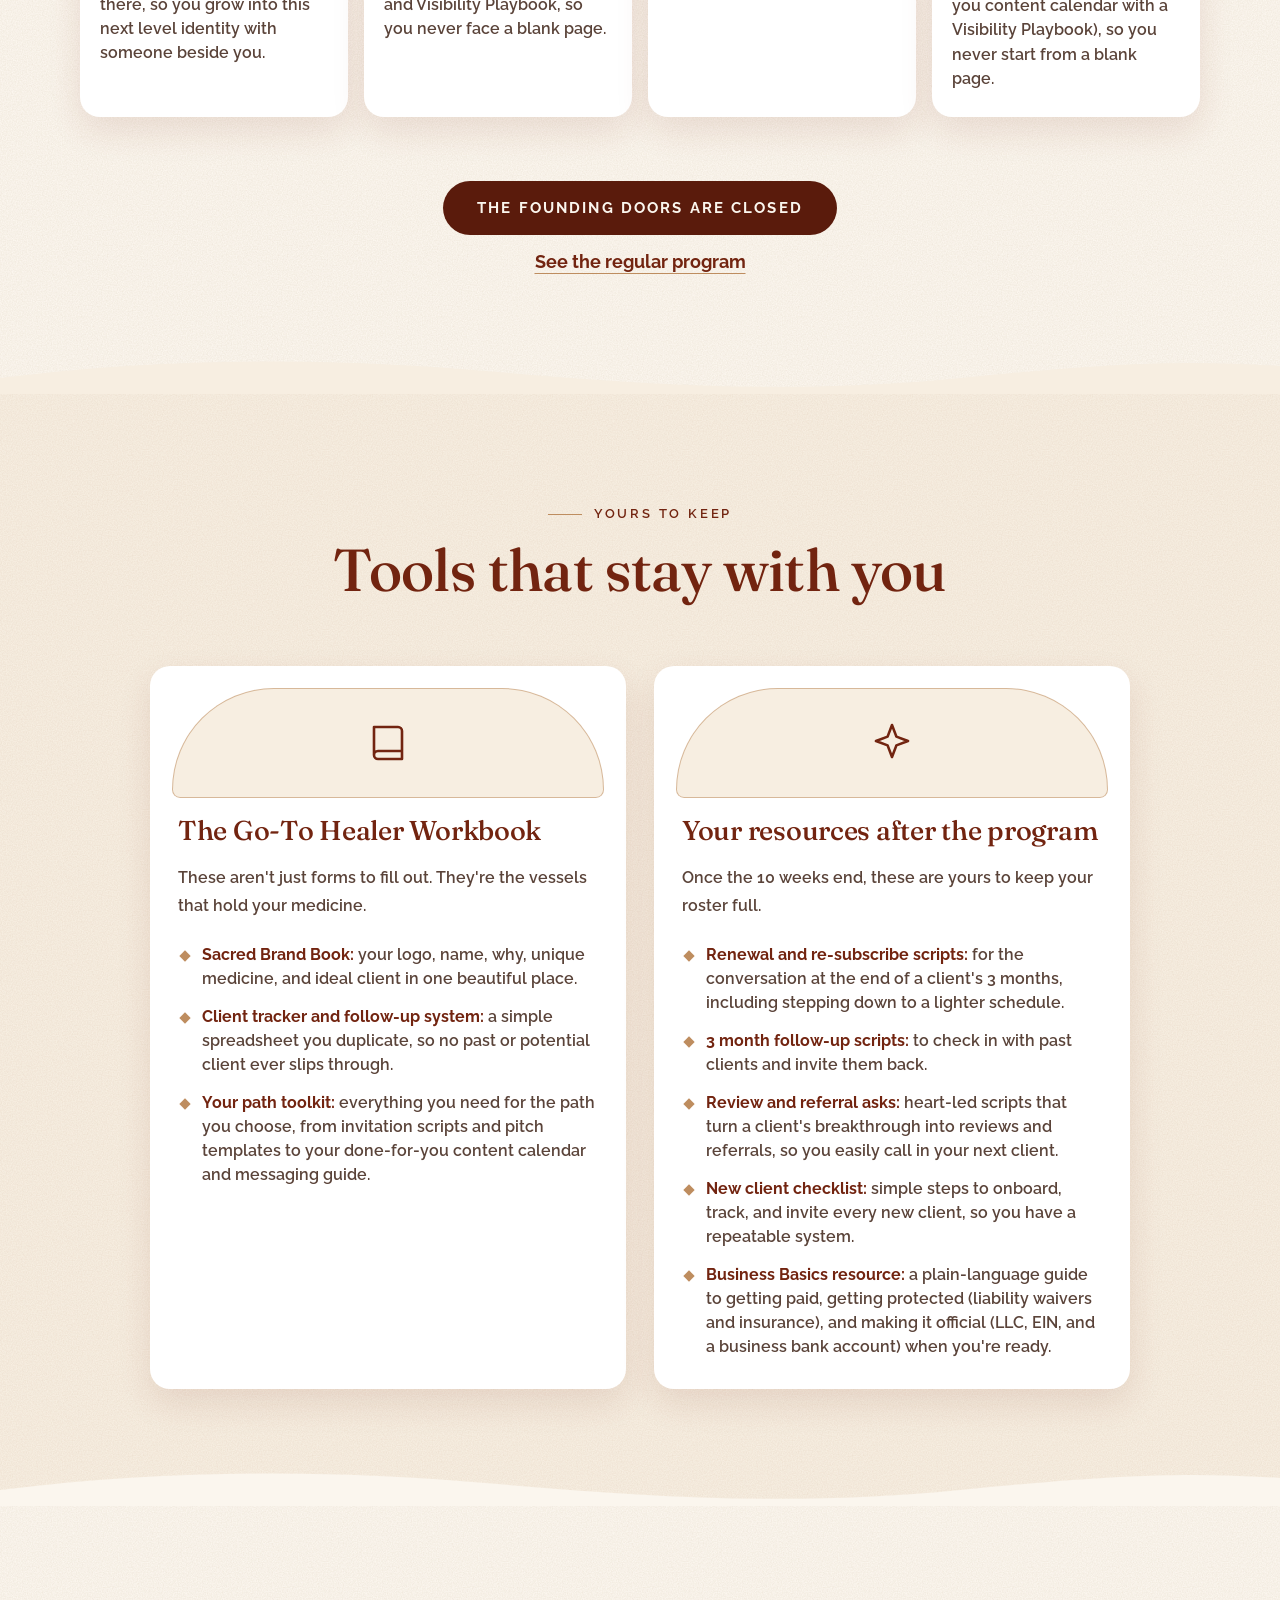
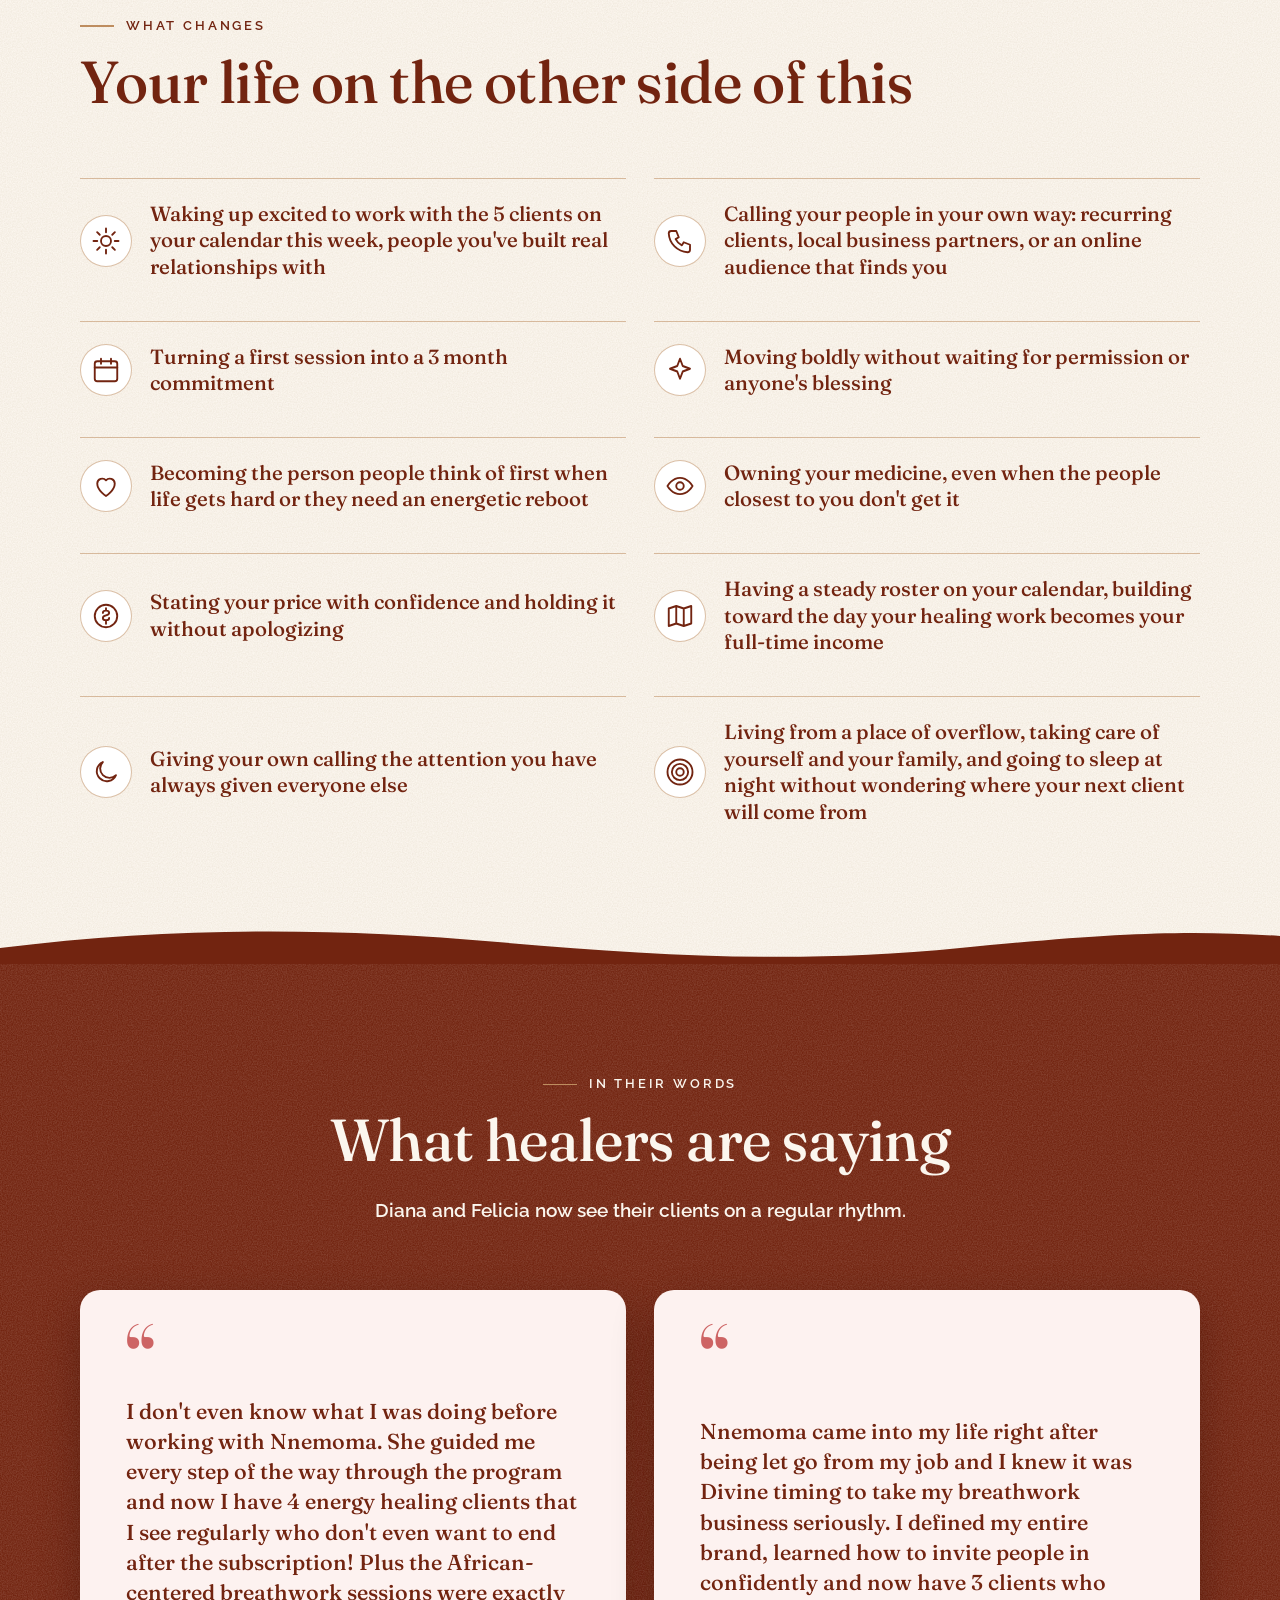
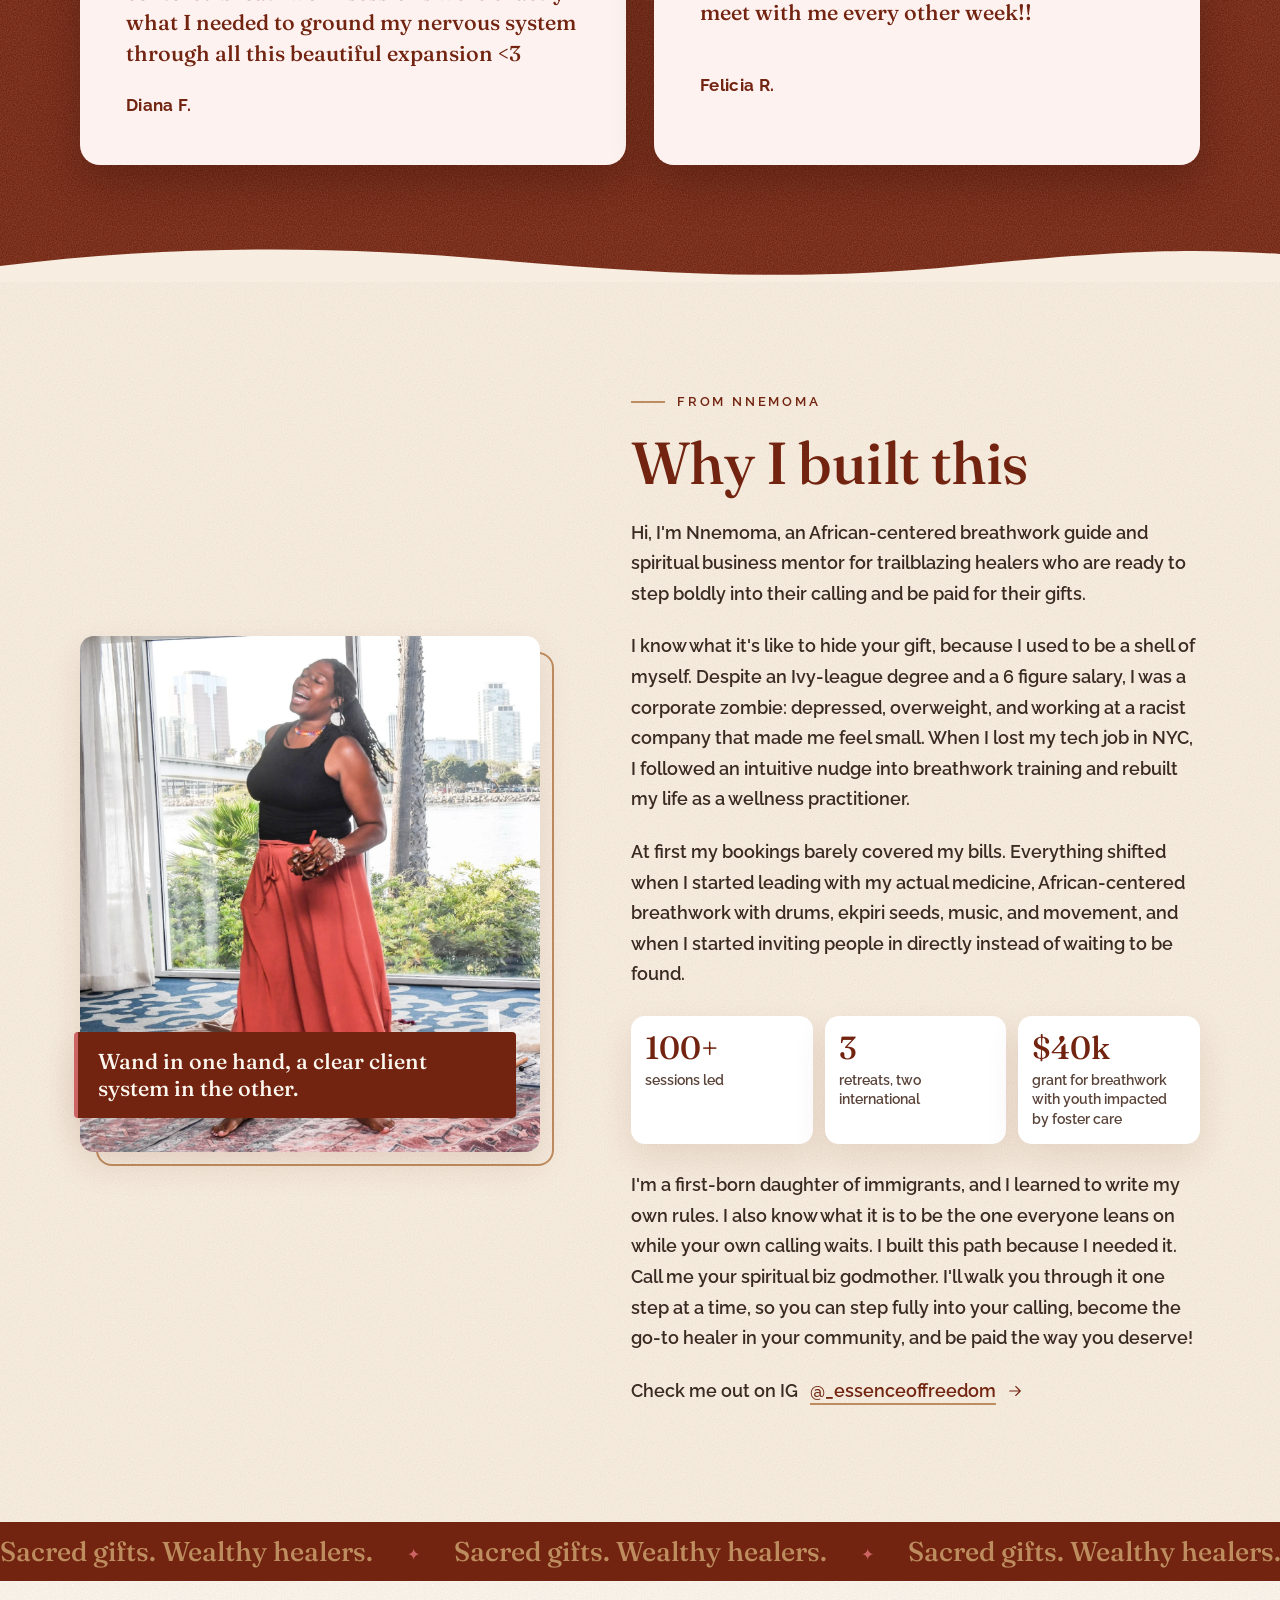
==== commit 9ce0ba78: "Black Friday: visibility path with team-created content, weeks 6-9 tab intros, pull quote, new suppo" ====
--- a/blackfriday/index.html
+++ b/blackfriday/index.html
@@ -387,7 +387,7 @@
 
 /* six support cards */
 @media (min-width:981px){
-  .hc-five.bf-six{grid-template-columns:repeat(3,1fr)}
+  .hc-five.bf-six{grid-template-columns:repeat(4,1fr)}
 }
 @media (max-width:980px){
   .hc-five.bf-six li:last-child{grid-column:auto}
@@ -509,6 +509,11 @@
 .bf-tab[aria-selected="true"]{background:var(--hc-maroon);border-color:var(--hc-maroon);color:var(--hc-cream)}
 .bf-panel{background:var(--hc-white);border-radius:var(--hc-radius);box-shadow:var(--hc-shadow);padding:22px 24px 24px;display:grid;gap:16px}
 .bf-panel[hidden]{display:none}
+/* pull quote in The real problem, and intro line in the path tabs */
+.hc-page .bf-pull{margin:clamp(36px,5vw,56px) 0;padding:6px 0 6px clamp(18px,2.4vw,28px);border-left:4px solid var(--hc-brown)}
+.hc-page .bf-pull p{font:800 clamp(1.5rem,2.6vw,2rem)/1.3 var(--hc-body);color:var(--hc-maroon);max-width:none;letter-spacing:-.01em}
+.hc-page .bf-panelintro{margin:0 0 16px;font-size:1.05rem;line-height:1.55;color:var(--hc-soft)}
+@media (max-width:767px){.hc-page .bf-panelintro{font-size:1.125rem}}
 .bf-lines{list-style:none;margin:0;padding:0;display:grid;gap:14px}
 .bf-lines li{font-size:1.05rem;line-height:1.5;color:var(--hc-ink)}
 .bf-lines b{color:var(--hc-maroon)}
@@ -655,7 +660,7 @@
       <blockquote class="hc-bigquote"><p>You were trained to create transformation. No one taught you how to step fully into it and build a profitable business around it.</p></blockquote>
     </div>
     <div class="hc-twocol">
-      <div class="hc-rv"><h2>The real problem</h2><p>It's not that you aren't gifted, certified, or "ready" enough. It's that you've never had a clear path to get your spiritual gifts in front of the people who need them and be paid consistently for it. You already did the hard part. You birthed it.</p><p>Right now it's mostly one-off sessions, and people don't come back, so you never get to go deeper with the work.</p><p>Every month it stays this way, your calendar stays unpredictable, your income fluctuates, and the people who need you are still hurting, not knowing you're right here.</p></div>
+      <div class="hc-rv"><h2>The real problem</h2><p>It's not that you aren't gifted, certified, or "ready" enough. It's that you've never had a clear path to get your spiritual gifts in front of the people who need them and be paid consistently for it. You already did the hard part. You birthed it.</p><p>Right now it's mostly one-off sessions, and people don't come back, so you never get to go deeper with the work.</p><p>Every month it stays this way, your calendar stays unpredictable, your income fluctuates, and the people who need you are still hurting, not knowing you're right here.</p><blockquote class="bf-pull"><p>I am here to help you disrupt the "run and hide" pattern and actually help you step into this next level identity as the powerful trailblazer you are.</p></blockquote></div>
       <div class="hc-rv"><h2>The healer your community has been waiting for</h2><p>You don't need to be everywhere. You need to be bold in the places your people already are: your community, local businesses, or your online audience. Imagine being the go-to healer, the one people think of first and come back to again and again, the way they would a trusted therapist or trainer.</p><p>Imagine leading every session in your mystical flow, with the foundation already built and no wondering where your next client is coming from.</p><p>Instead of one-off sessions, you go deeper with the right people, however they find you, and you watch them transform.</p><p>Imagine them leaving lighter, more grounded, and less alone, then sending their friends your way.</p></div>
     </div>
   </div>
@@ -696,7 +701,7 @@
     <ul class="bf-paths">
       <li class="hc-moment hc-rv"><svg class="hc-ic" aria-hidden="true"><use href="#hc-i-repeat"/></svg><h3>I want regulars.</h3><p>For the healer who wants a steady roster of recurring 1:1 clients, people who trust her medicine and book her again and again.</p></li>
       <li class="hc-moment hc-rv"><svg class="hc-ic" aria-hidden="true"><use href="#hc-i-map"/></svg><h3>I want to be hired.</h3><p>For the healer who wants local businesses and wellness spaces to bring her in to lead her work for their people.</p></li>
-      <li class="hc-moment hc-rv"><svg class="hc-ic" aria-hidden="true"><use href="#hc-i-eye"/></svg><h3>I want to be seen.</h3><p>For the healer who already has her roster and wants more of the right ones online to find her and know exactly what she does.</p></li>
+      <li class="hc-moment hc-rv"><svg class="hc-ic" aria-hidden="true"><use href="#hc-i-eye"/></svg><h3>I want to be seen.</h3><p>For the healer who already has her roster and wants more of the right people to find her online, with my team creating the content so she doesn't have to do it alone.</p></li>
     </ul>
     <p class="bf-notsure hc-center hc-rv">Not sure which path is yours? We choose together before week 1.</p>
   </div>
@@ -719,7 +724,7 @@
         <li class="hc-stop hc-small bf-week hc-rv"><span class="hc-node"><i></i></span><details class="bf-wkd"><summary><span class="bf-sumleft"><span class="hc-wk hc-outline">Week 5</span><svg class="bf-breath" role="img" aria-label="Breathwork session week" viewBox="0 0 24 24"><title>Breathwork session</title><use href="#bf-i-breath"/></svg><span class="bf-wt">Set it in motion</span></span></summary><p>Launch your rebrand and announce yourself boldly, and meet me for your mid-way check-in call and <i class="bf-ital">breathwork session #3</i>.</p></details></li>
         <li class="hc-stop bf-walkli hc-rv"><span aria-hidden="true"></span><p class="hc-walk bf-walkbox"><b>You walk away</b>with your Sacred Brand Book, one-liner, and written signature offer, and your rebrand launched.</p></li>
         <li class="hc-stop hc-rv"><span class="hc-node"><i></i></span><div class="hc-pillar"><span class="hc-num" aria-hidden="true">03</span><div><span class="hc-wk">Weeks 6 to 9</span><h3>Call Them In</h3></div><p>You choose how you call your people in, then take bold, guided action each week, with templates, scripts, and me reviewing as you go. You set your pricing at the start of this phase, for your path.</p></div></li>
-        <li class="hc-stop hc-small bf-week hc-rv"><span class="hc-node"><i></i></span><div class="bf-tabs"><div class="bf-tablist" role="tablist" aria-label="Choose your path"><button type="button" role="tab" class="bf-tab" id="bf-tab-1" aria-selected="true" aria-controls="bf-panel-1" tabindex="0">I want regulars.<i class="bf-tab-sub">recurring 1:1 clients</i></button><button type="button" role="tab" class="bf-tab" id="bf-tab-2" aria-selected="false" aria-controls="bf-panel-2" tabindex="-1">I want to be hired.<i class="bf-tab-sub">local business contracts</i></button><button type="button" role="tab" class="bf-tab" id="bf-tab-3" aria-selected="false" aria-controls="bf-panel-3" tabindex="-1">I want to be seen.<i class="bf-tab-sub">online visibility</i></button></div><div role="tabpanel" class="bf-panel" id="bf-panel-1" aria-labelledby="bf-tab-1" tabindex="0"><ul class="bf-lines"><li><b>Week 6:</b> Set your price and build your first invite list.</li><li><b>Week 7:</b> Invite people in and hold your first trial sessions.<span class="bf-bsline"><svg class="bf-breath bf-breath-sm" role="img" aria-label="Breathwork session" viewBox="0 0 24 24"><title>Breathwork session</title><use href="#bf-i-breath"/></svg><i class="bf-ital">Breathwork session #4</i></span></li><li><b>Week 8:</b> Turn trials into recurring clients (subscriptions) and ask for reviews and referrals.</li><li><b>Week 9:</b> Catch up and follow up. No new tasks.<span class="bf-bsline"><svg class="bf-breath bf-breath-sm" role="img" aria-label="Breathwork session" viewBox="0 0 24 24"><title>Breathwork session</title><use href="#bf-i-breath"/></svg><i class="bf-ital">Breathwork session #5</i></span></li></ul><p class="hc-walk bf-panelwalk"><b>You walk away with</b>your first recurring clients on the calendar, a simple system to keep them, and the steady income of a go-to healer in your community, on your own terms.</p></div><div role="tabpanel" class="bf-panel" id="bf-panel-2" aria-labelledby="bf-tab-2" tabindex="0" hidden><ul class="bf-lines"><li><b>Week 6:</b> Set your price, choose your first 5 local businesses, and reach out to 2.</li><li><b>Week 7:</b> Reach out to 3 more businesses and follow up with the first 2 after a few days.<span class="bf-bsline"><svg class="bf-breath bf-breath-sm" role="img" aria-label="Breathwork session" viewBox="0 0 24 24"><title>Breathwork session</title><use href="#bf-i-breath"/></svg><i class="bf-ital">Breathwork session #4</i></span></li><li><b>Week 8:</b> Follow up and send your first proposal.</li><li><b>Week 9:</b> Catch up on proposals and follow ups.<span class="bf-bsline"><svg class="bf-breath bf-breath-sm" role="img" aria-label="Breathwork session" viewBox="0 0 24 24"><title>Breathwork session</title><use href="#bf-i-breath"/></svg><i class="bf-ital">Breathwork session #5</i></span></li></ul><p class="hc-walk bf-panelwalk"><b>You walk away with</b>local businesses who know your name, a proposal in their hands, and a pitch you can repeat, so you are the healer your community hires.</p></div><div role="tabpanel" class="bf-panel" id="bf-panel-3" aria-labelledby="bf-tab-3" tabindex="0" hidden><ul class="bf-lines"><li><b>Week 6:</b> Set your price, choose your platform, get your 3 content pillars and done-for-you content calendar, and identify what you want to be known for.</li><li><b>Week 7:</b> Follow your DFY content calendar to create and share your first 3 posts, drawn from your 3 pillars.<span class="bf-bsline"><svg class="bf-breath bf-breath-sm" role="img" aria-label="Breathwork session" viewBox="0 0 24 24"><title>Breathwork session</title><use href="#bf-i-breath"/></svg><i class="bf-ital">Breathwork session #4</i></span></li><li><b>Week 8:</b> Share 3 more posts and start creating your language bank from the words your people use.</li><li><b>Week 9:</b> Share 3 more posts, using what worked.<span class="bf-bsline"><svg class="bf-breath bf-breath-sm" role="img" aria-label="Breathwork session" viewBox="0 0 24 24"><title>Breathwork session</title><use href="#bf-i-breath"/></svg><i class="bf-ital">Breathwork session #5</i></span></li></ul><p class="hc-walk bf-panelwalk"><b>You walk away with</b>a voice that sets you apart, a done-for-you content calendar, 9 posts out in the world, and a messaging kit that calls in your people, who find you and know you are the healer they have been waiting for.</p></div></div></li>
+        <li class="hc-stop hc-small bf-week hc-rv"><span class="hc-node"><i></i></span><div class="bf-tabs"><div class="bf-tablist" role="tablist" aria-label="Choose your path"><button type="button" role="tab" class="bf-tab" id="bf-tab-1" aria-selected="true" aria-controls="bf-panel-1" tabindex="0">I want regulars.<i class="bf-tab-sub">recurring 1:1 clients</i></button><button type="button" role="tab" class="bf-tab" id="bf-tab-2" aria-selected="false" aria-controls="bf-panel-2" tabindex="-1">I want to be hired.<i class="bf-tab-sub">local business contracts</i></button><button type="button" role="tab" class="bf-tab" id="bf-tab-3" aria-selected="false" aria-controls="bf-panel-3" tabindex="-1">I want to be seen.<i class="bf-tab-sub">online visibility</i></button></div><div role="tabpanel" class="bf-panel" id="bf-panel-1" aria-labelledby="bf-tab-1" tabindex="0"><p class="bf-panelintro">Here you build a steady roster of recurring clients: your first ones on the calendar, a simple system to keep them, and the steady income of a go-to healer in your community, on your own terms.</p><ul class="bf-lines"><li><b>Week 6:</b> Set your price and build your first invite list.</li><li><b>Week 7:</b> Invite people in and hold your first trial sessions. Plus your 1:1 breathwork session.</li><li><b>Week 8:</b> Turn trials into recurring clients and ask for reviews and referrals.</li><li><b>Week 9:</b> Catch up and follow up. No new tasks. Plus your 1:1 breathwork session.</li></ul></div><div role="tabpanel" class="bf-panel" id="bf-panel-2" aria-labelledby="bf-tab-2" tabindex="0" hidden><p class="bf-panelintro">Here you become the healer your community hires: local businesses who know your name, a proposal in their hands, and a pitch you can repeat.</p><ul class="bf-lines"><li><b>Week 6:</b> Set your price, choose your first 5 local businesses, and reach out to 2.</li><li><b>Week 7:</b> Reach out to 3 more businesses and follow up with the first 2 after a few days. Plus your 1:1 breathwork session.</li><li><b>Week 8:</b> Follow up and send your first proposal.</li><li><b>Week 9:</b> Catch up on proposals and follow ups. Plus your 1:1 breathwork session.</li></ul></div><div role="tabpanel" class="bf-panel" id="bf-panel-3" aria-labelledby="bf-tab-3" tabindex="0" hidden><p class="bf-panelintro">Here you work with my team to create your content for a month, so the right people find you and know you are the healer they have been waiting for.</p><ul class="bf-lines"><li><b>Week 6:</b> Set your price, choose your platform (IG or Threads), and get your content audit, your content plan, and your first 3 posts, created for you.</li><li><b>Week 7:</b> Share your first 3 posts and see who responds. Plus your 1:1 breathwork session.</li><li><b>Week 8:</b> Share 3 more posts created for you and start your language bank from the words your people use.</li><li><b>Week 9:</b> Share 3 more posts, using what worked, and receive your Visibility Playbook for what to post next. Plus your 1:1 breathwork session.</li></ul></div></div></li>
         <li class="hc-stop hc-small bf-week hc-rv"><span class="hc-node"><i></i></span><details class="bf-wkd"><summary><span class="bf-sumleft"><span class="hc-wk hc-outline">Week 10</span><span class="bf-wt">Reflection</span></span></summary><p>We look at what worked, celebrate what you built, and plan your next 90 days. You leave with your path snapshot, a plan for what comes next, and your after-program resources.</p></details></li>
       </ol>
     </div>
@@ -735,8 +740,10 @@
       <li class="hc-rv"><span class="hc-badge"><svg class="hc-ic" aria-hidden="true"><use href="#hc-i-eye"/></svg></span><h3>My eyes on your business</h3><p>I review your offer, your messaging, and whatever your path needs, whether that's invitations, pitches, or posts.</p></li>
       <li class="hc-rv"><span class="hc-badge"><svg class="hc-ic" aria-hidden="true"><use href="#hc-i-rings"/></svg></span><h3>Breathwork woven through</h3><p>5 one-on-one African-centered breathwork sessions with me, every other week, so your body is held while you build.</p></li>
       <li class="hc-rv"><span class="hc-badge"><svg class="hc-ic" aria-hidden="true"><use href="#hc-i-chat"/></svg></span><h3>Private Telegram support</h3><p>For all 10 weeks, with voice notes and text replies from me within 24 hours.</p></li>
+      <li class="hc-rv"><span class="hc-badge"><svg class="hc-ic" aria-hidden="true"><use href="#hc-i-heart"/></svg></span><h3>Support through the fear</h3><p>Regular support moving through what comes up when you put yourself out there, so you grow into this next level identity with someone beside you.</p></li>
+      <li class="hc-rv"><span class="hc-badge"><svg class="hc-ic" aria-hidden="true"><use href="#hc-i-spark"/></svg></span><h3>Content created for you (visibility path)</h3><p>If you choose to be seen, my team creates your content audit, content plan, posts, and Visibility Playbook, so you never face a blank page.</p></li>
       <li class="hc-rv"><span class="hc-badge"><svg class="hc-ic" aria-hidden="true"><use href="#hc-i-map"/></svg></span><h3>Roadmap and workbook</h3><p>A step-by-step path so you always know your next move and we celebrate every win.</p></li>
-      <li class="hc-rv"><span class="hc-badge"><svg class="hc-ic" aria-hidden="true"><use href="#hc-i-layers"/></svg></span><h3>Systems built with you</h3><p>Templates for your path (invitations and a client tracker, a pitch template and one-pager, and a done-for-you content calendar), so you never start from a blank page.</p></li>
+      <li class="hc-rv"><span class="hc-badge"><svg class="hc-ic" aria-hidden="true"><use href="#hc-i-layers"/></svg></span><h3>Systems built with you</h3><p>Templates for your path (invitations and a client tracker, a pitch template and one-pager, and a done-for-you content calendar with a Visibility Playbook), so you never start from a blank page.</p></li>
     </ul>
     <div class="hc-cta-row hc-rv"><a class="hc-cta" data-bf-cta href="#checkout">Secure my founding seat →</a></div>
   </div>
@@ -886,7 +893,9 @@
           <li><span class="hc-mk"><svg aria-hidden="true"><use href="#hc-i-check"/></svg></span>5 breathwork sessions</li>
           <li><span class="hc-mk"><svg aria-hidden="true"><use href="#hc-i-check"/></svg></span>A mid-way check-in call</li>
           <li><span class="hc-mk"><svg aria-hidden="true"><use href="#hc-i-check"/></svg></span>Telegram support</li>
+          <li><span class="hc-mk"><svg aria-hidden="true"><use href="#hc-i-check"/></svg></span>Regular support moving through the fear of putting yourself out there</li>
           <li><span class="hc-mk"><svg aria-hidden="true"><use href="#hc-i-check"/></svg></span>The Go-To Healer Workbook and after-program resources</li>
+          <li><span class="hc-mk"><svg aria-hidden="true"><use href="#hc-i-check"/></svg></span>Content created for you by my team if you choose the visibility path</li>
           <li><span class="hc-mk"><svg aria-hidden="true"><use href="#hc-i-check"/></svg></span>Soul Flow Studio</li>
         </ul>
       </div>
@@ -920,9 +929,11 @@
     <div class="hc-head hc-center hc-rv"><span class="hc-eyebrow">Before you decide</span><h2 id="hc-h-faq">Questions you might have</h2></div>
     <div class="hc-faq">
       <details class="hc-rv"><summary>Is this a group program?</summary><p>No. It is 1:1 from start to finish. We work directly on your business, your medicine, and your community. Founding just means you are one of the first <span data-bf="seats">8</span>.</p></details>
-      <details class="hc-rv"><summary>I don't have a big following or past clients. Is that okay?</summary><p>Yes. If you want regulars or to be hired, you start with people who already know you and businesses near you. If you want to be seen, you build your audience from your first post. You do not need a large audience to begin. If you want to be hired or seen, you don't need past clients. If you want regulars, we plan a free or low-cost community session and build your invite list from the people around you.</p></details>
+      <details class="hc-rv"><summary>I don't have a big following or past clients. Is that okay?</summary><p>Yes. If you want regulars or to be hired, you start with people who already know you and businesses near you. If you want to be seen, you build your audience from your first post, and my team creates your content. You do not need a large audience to begin.</p></details>
+      <details class="hc-rv"><summary>Do I have to create my own content, and will your team have access to my accounts?</summary><p>No. If you choose to be seen, my team creates your content audit, content plan, posts, and Visibility Playbook. You post everything yourself, so no one needs access to your accounts.</p></details>
       <details class="hc-rv"><summary>Will this be a lot of work if I still work a 9 to 5?</summary><p>This is a mindset shift to step into your CEO energy and treat this like the sacred business it is, so you will put in real work, but it's built to fit your life. Each week you set aside a freedom block, protected time to take that week's actions, so you're never overdoing it. This program was made for healers who still have a day job or part-time work. Your freedom blocks fit around the life you have now. The goal is a roster that can one day replace that job.</p></details>
       <details class="hc-rv"><summary>What if I am not sure I am ready, or no one says yes?</summary><p>This is one of the questions I hear most. You do not need to feel ready. You have led sessions, and people felt your medicine. When doubt shows up in your body, we breathe through it together in our sessions. A no, or silence, is information, not failure. We check in every week and troubleshoot together.</p></details>
+      <details class="hc-rv"><summary>How do I choose my path?</summary><p>"I want regulars" is for the healer who wants a steady roster. "I want to be hired" is for the healer who wants to bring her work into local businesses. "I want to be seen" is for the healer who feels good about her local clients and wants to be seen by more of the right people online. We talk it through before week 1.</p></details>
       <details class="hc-rv"><summary>Can I switch paths partway through?</summary><p>You choose one path before we begin, so you can finish it. Finishing is what builds momentum.</p></details>
       <details class="hc-rv"><summary>Do I need an LLC to start?</summary><p>Not to begin working through the program. Your Business Basics resource walks you through LLCs, liability waivers, and insurance when you're ready.</p></details>
       <details class="hc-rv"><summary>Why is it half off? Is something left out?</summary><p>Nope. You get the whole program, 1:1 from start to finish. This is the founding round of the new version. I want <span data-bf="seats">8</span> healers to walk it with me now, so we can celebrate their wins together later. That is why the price is this low. After Cyber Monday it goes back to $3,000.</p></details>
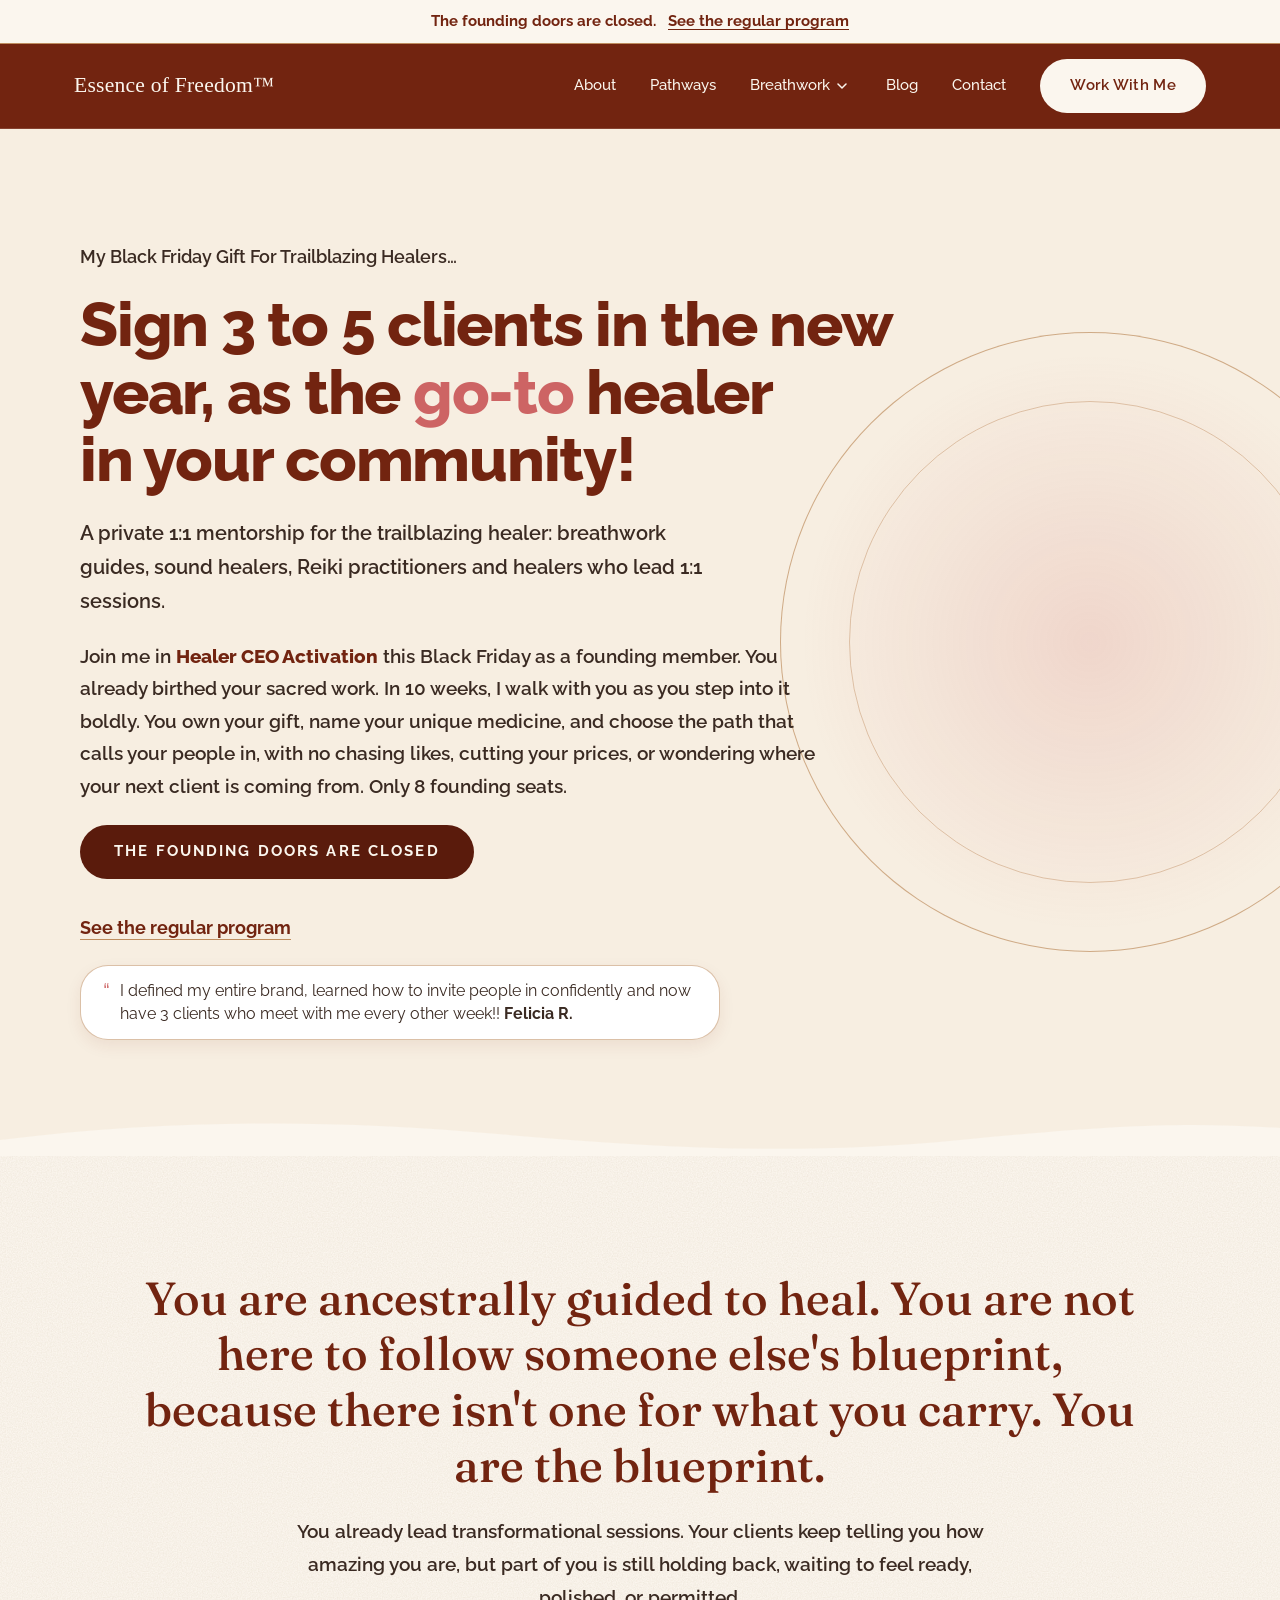
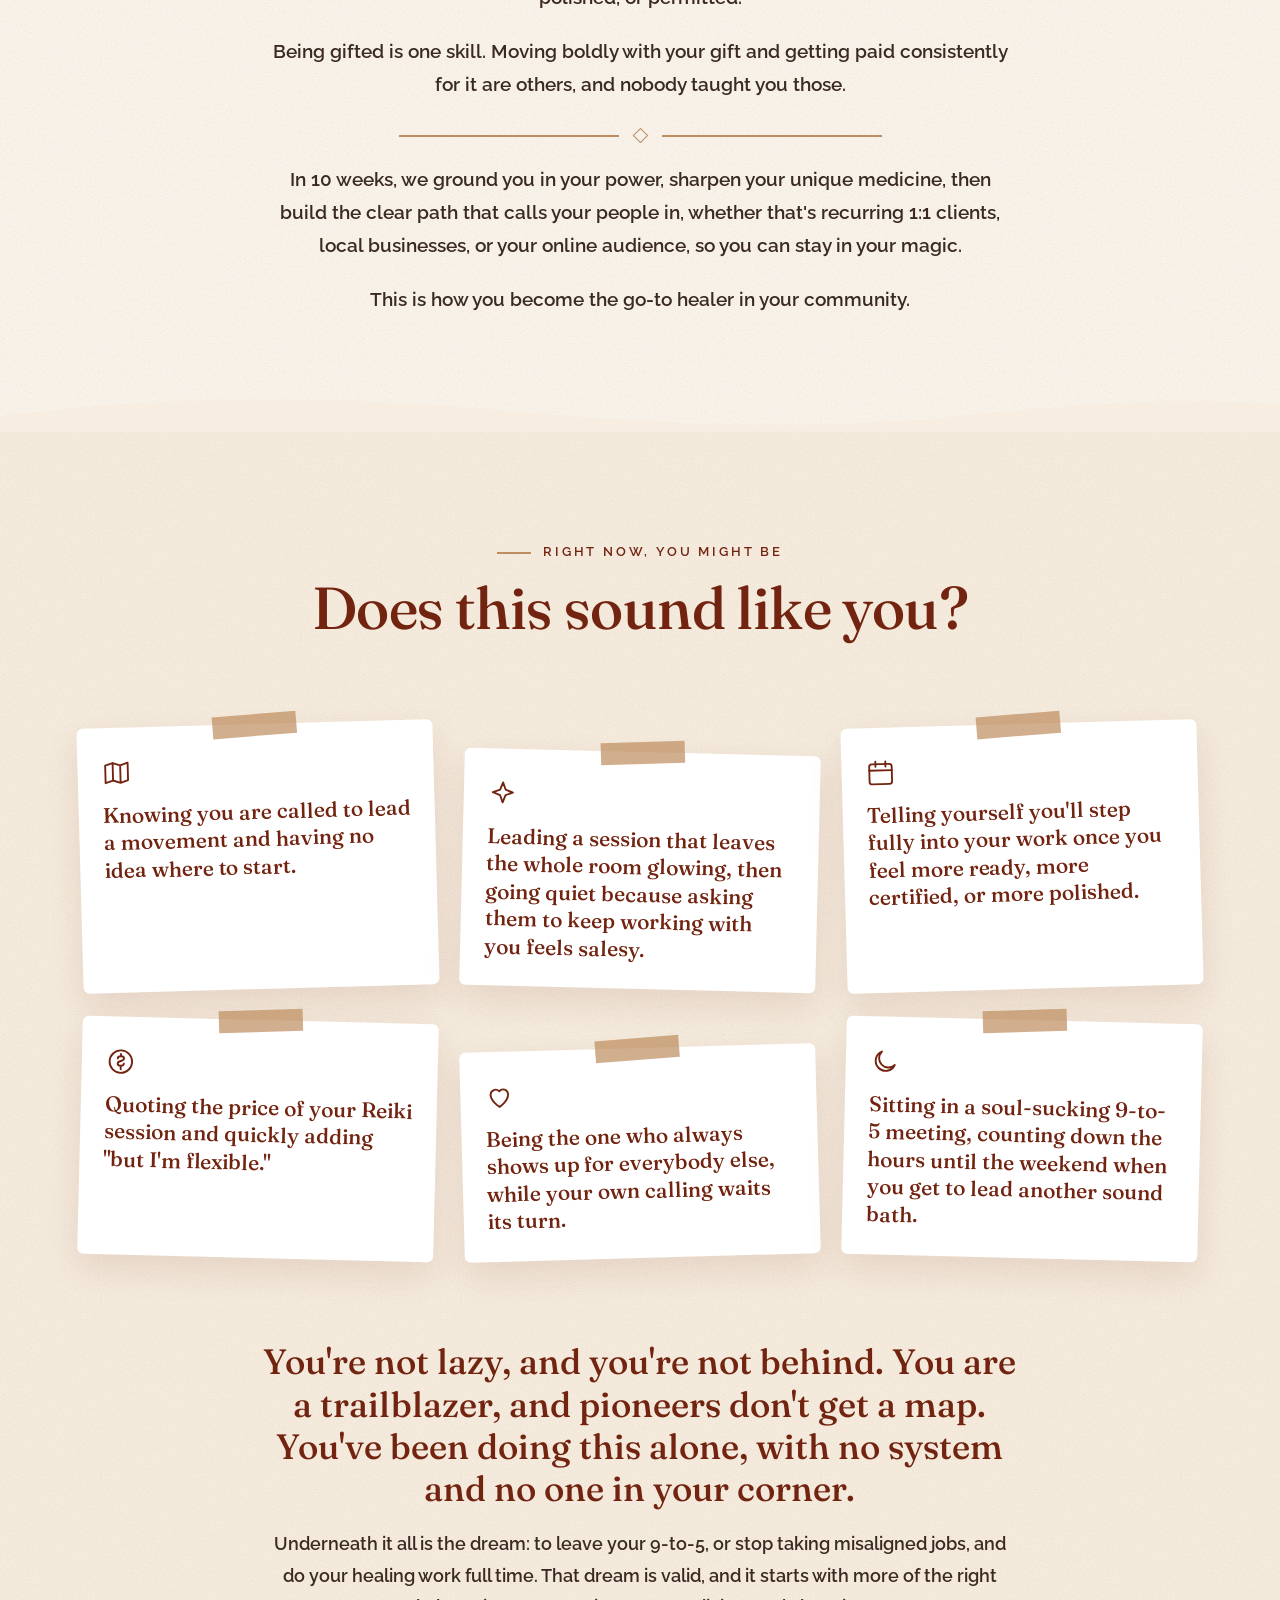
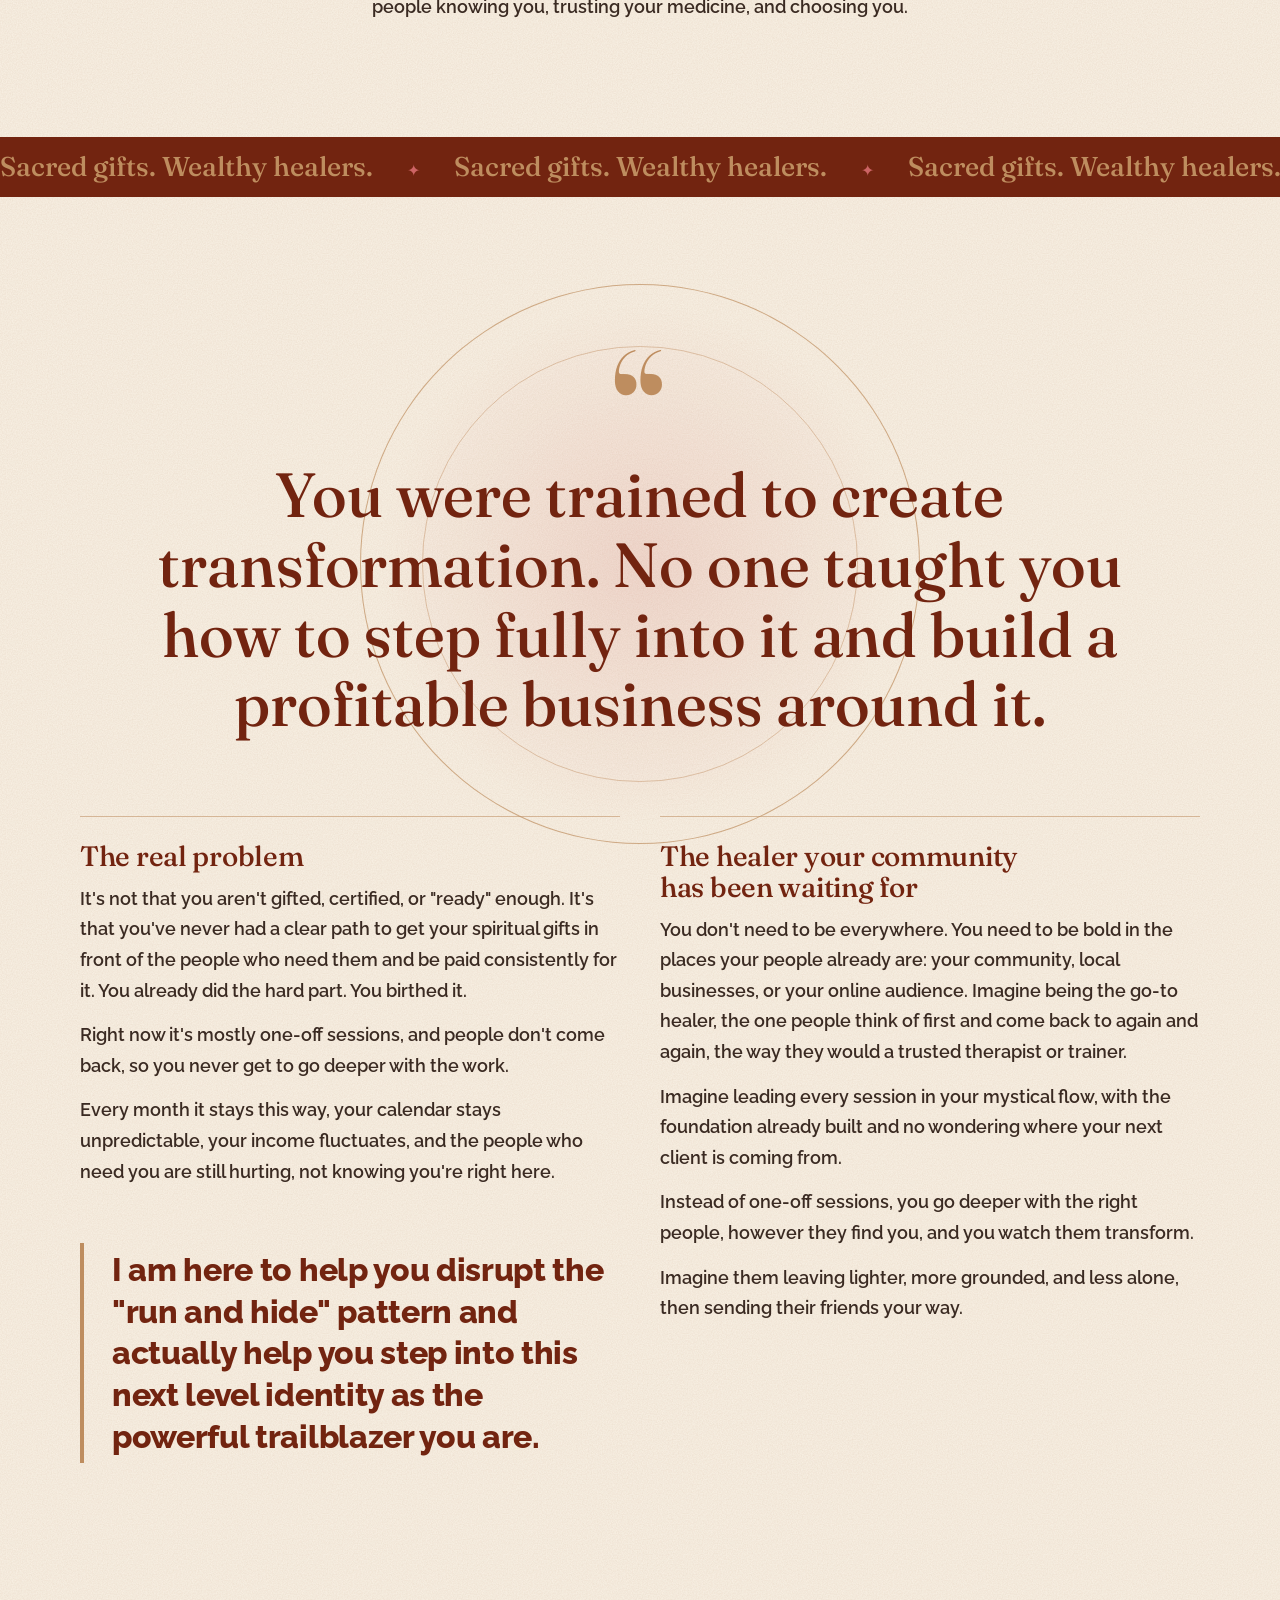
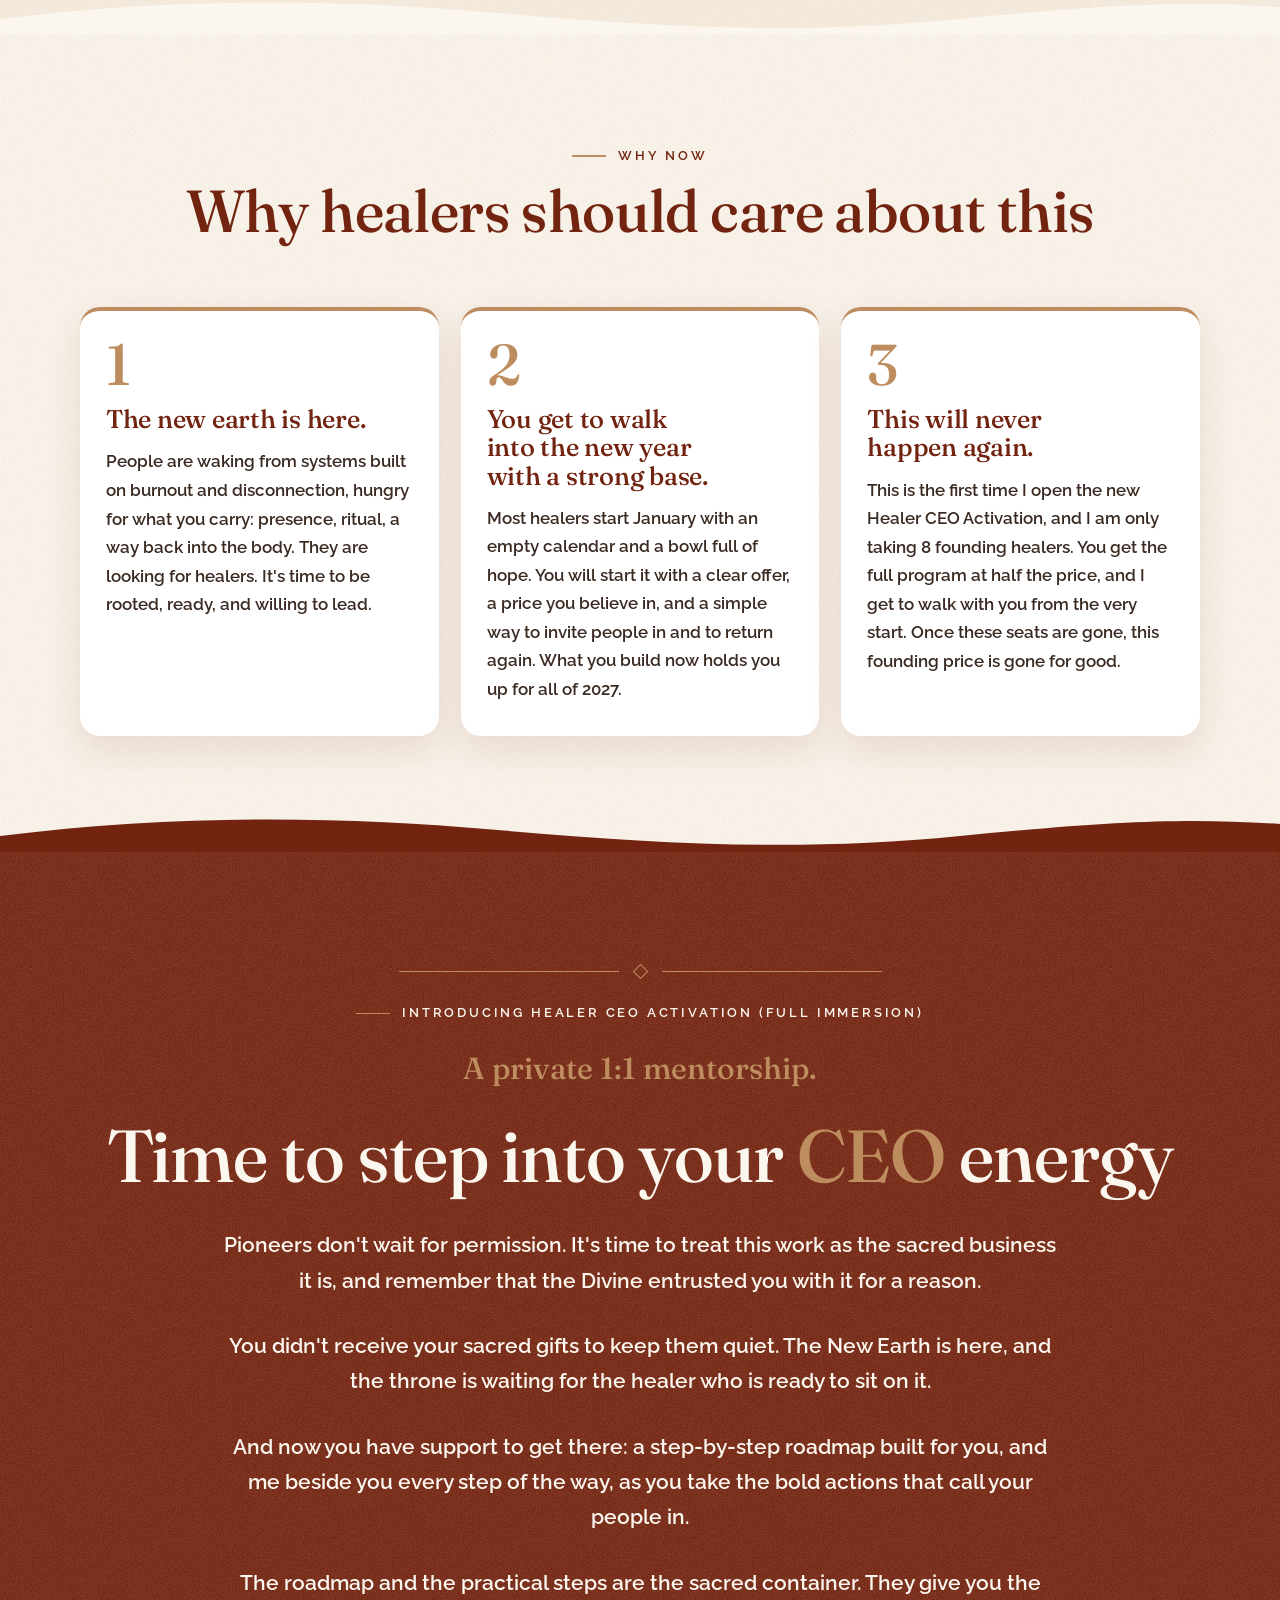
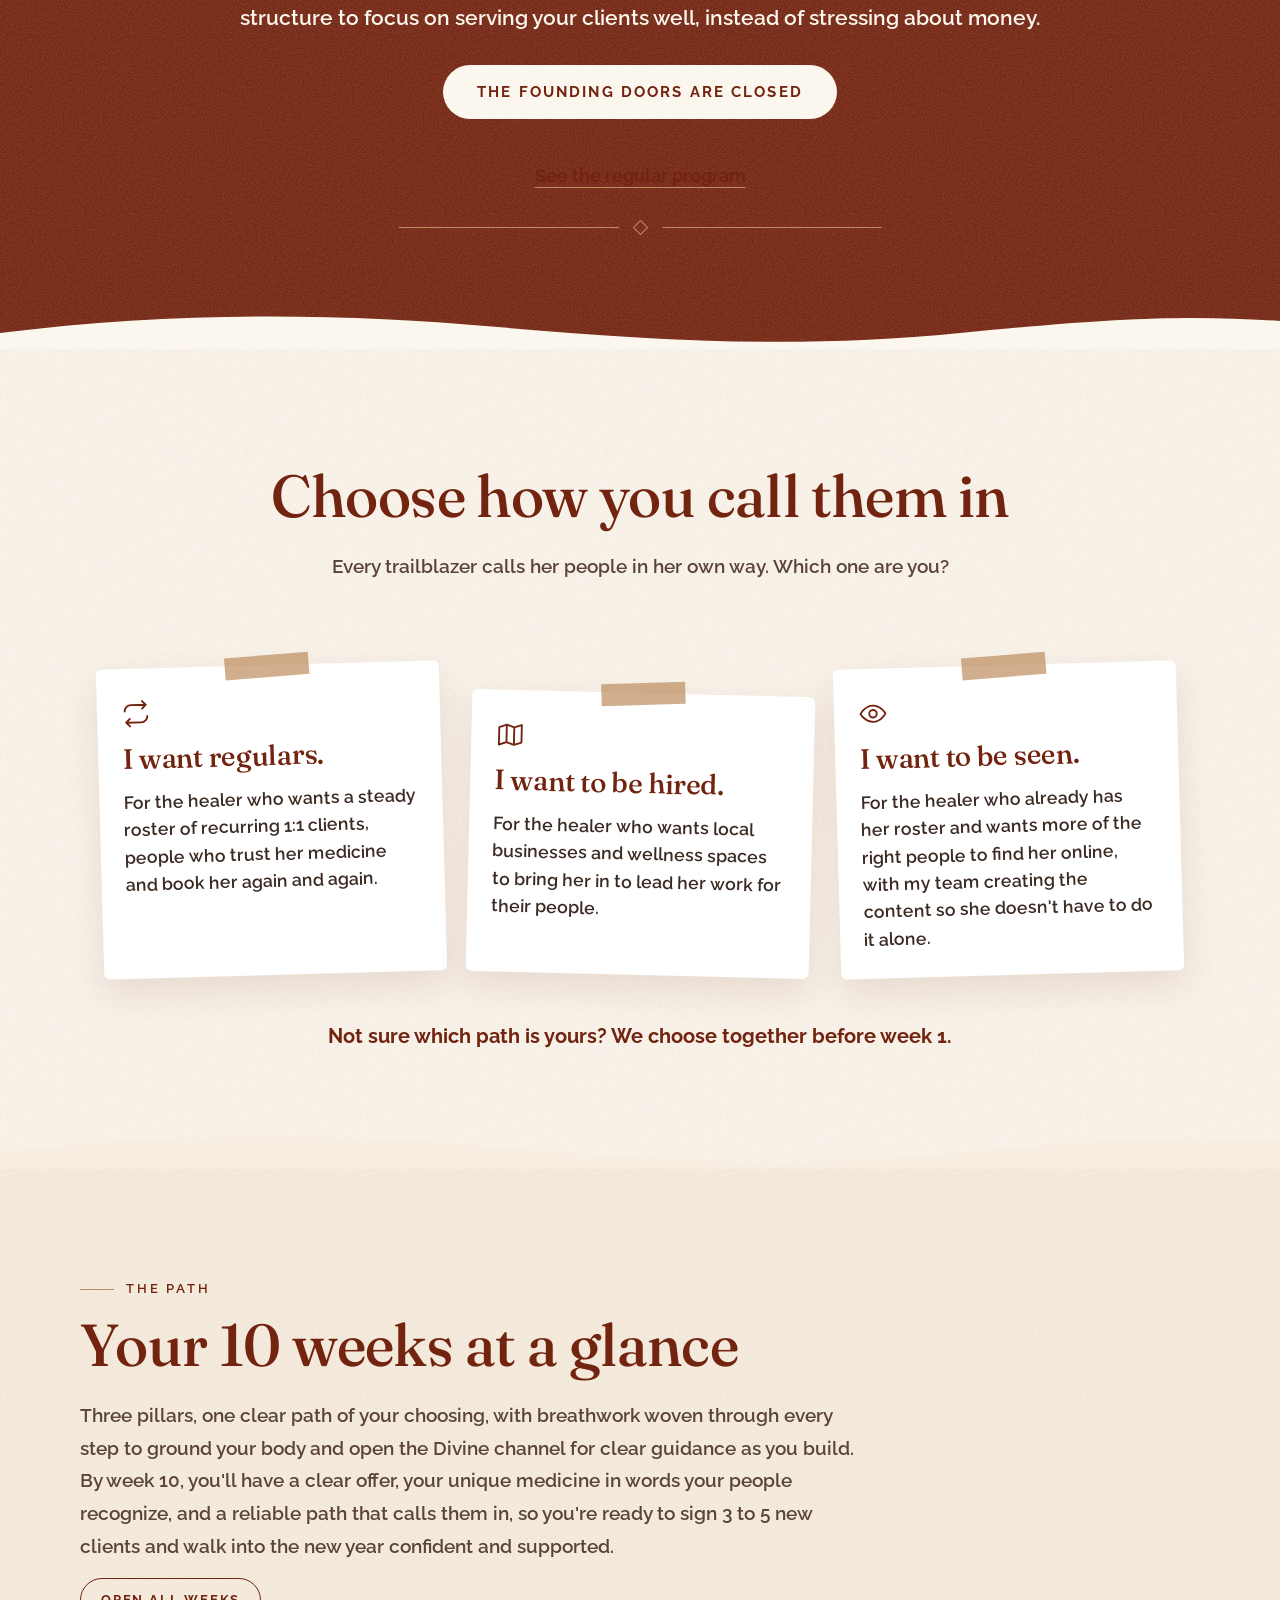
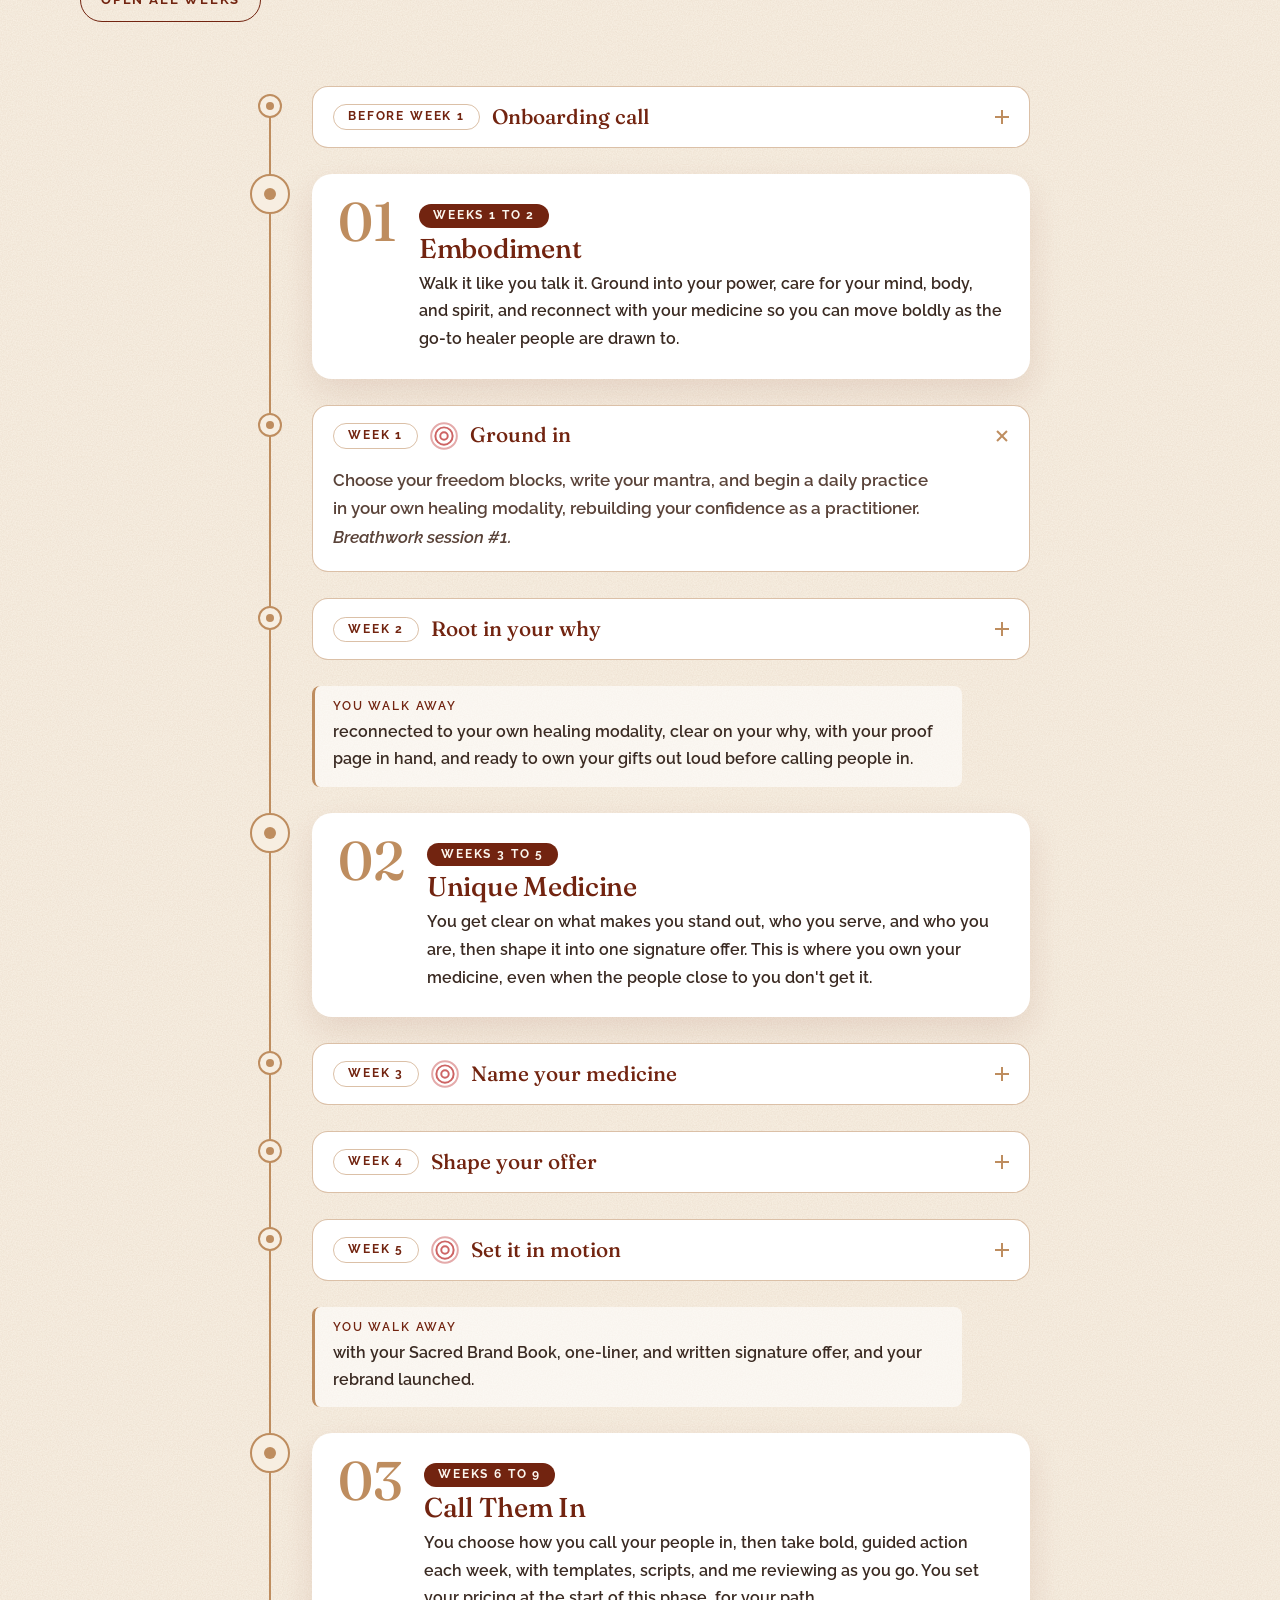
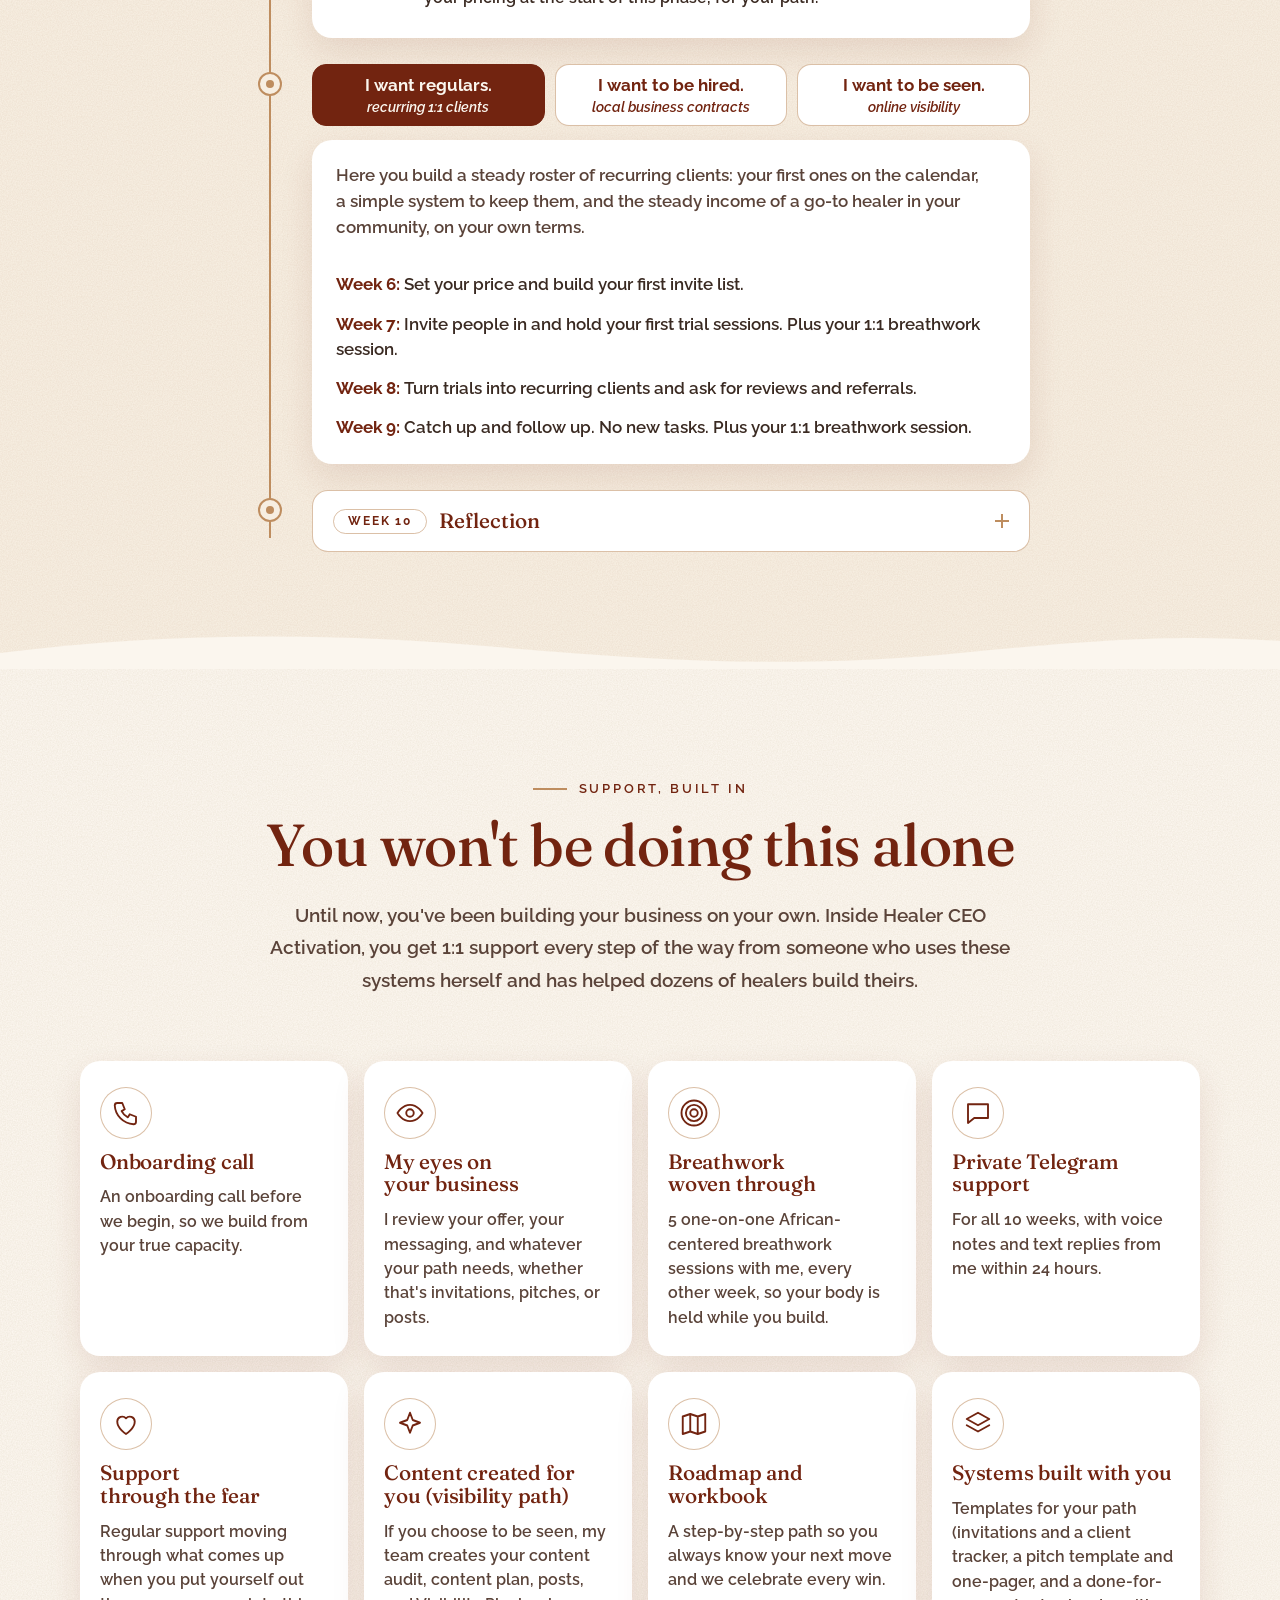
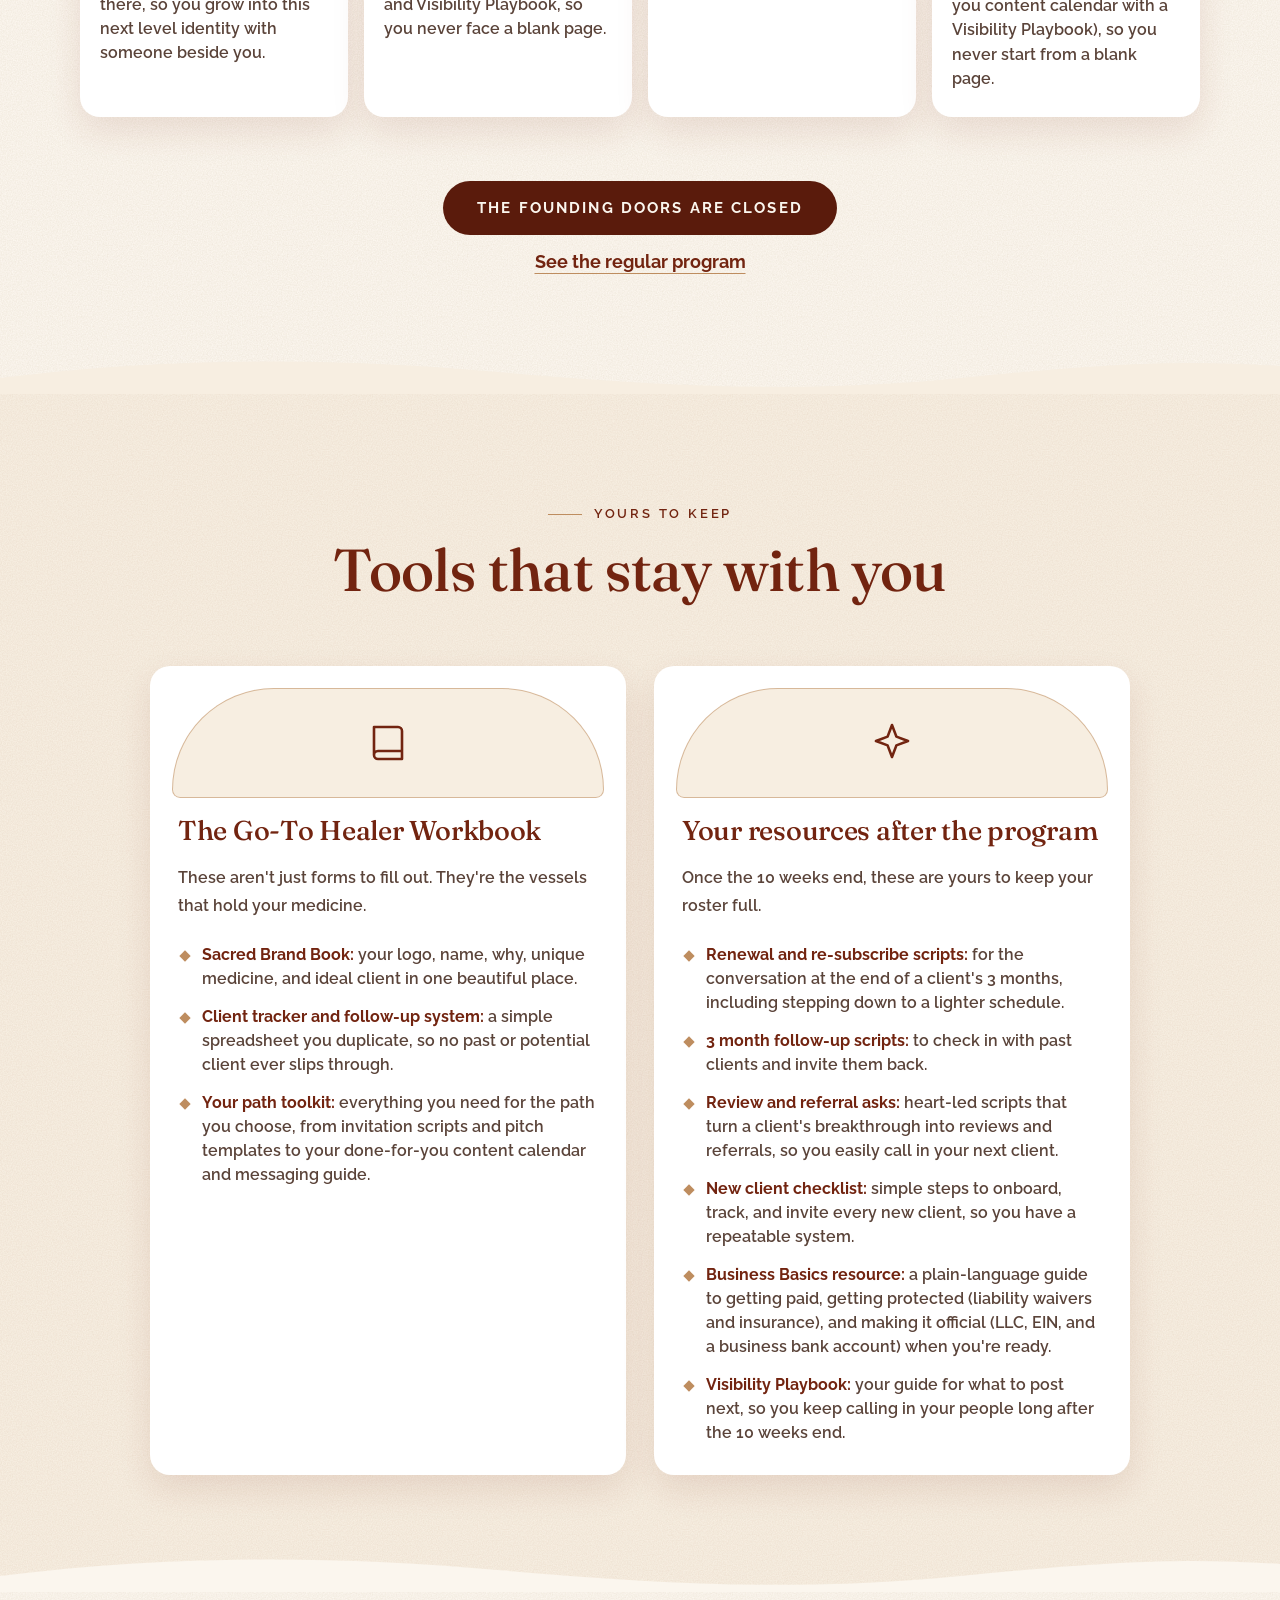
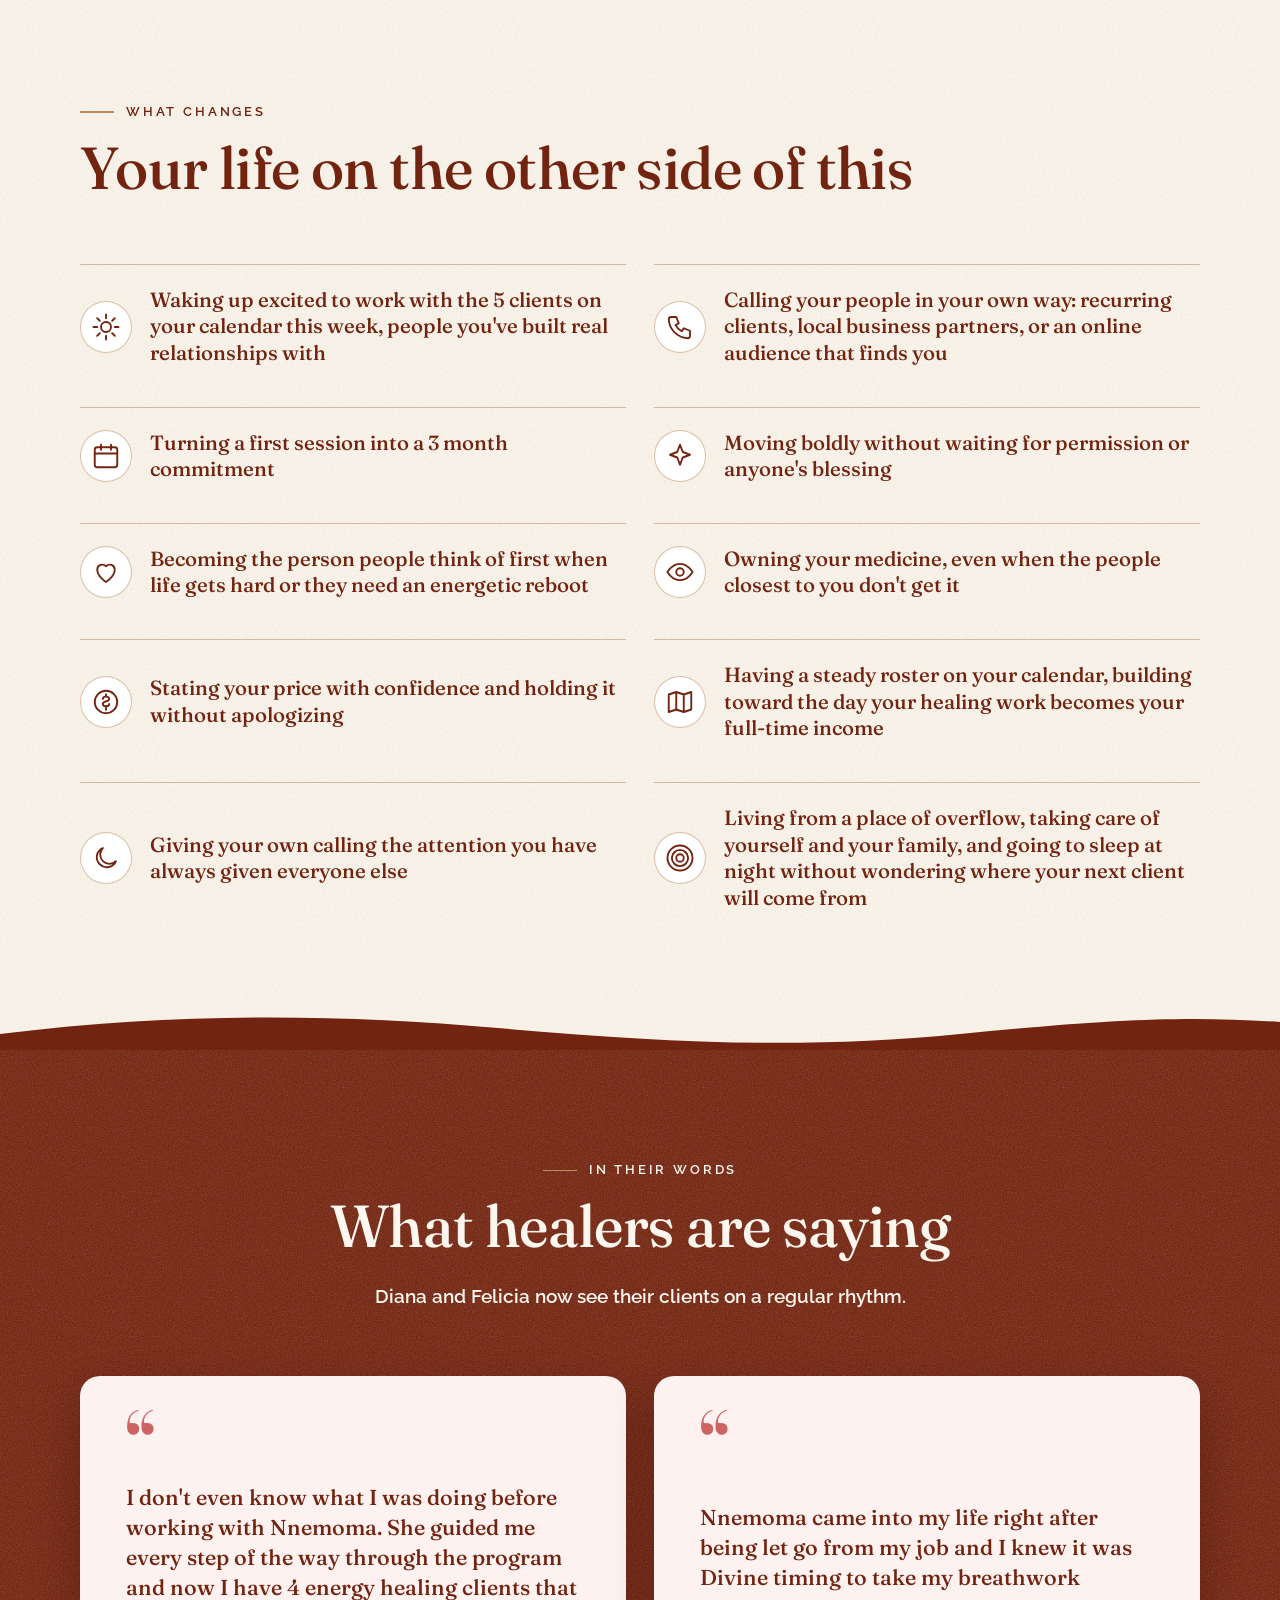
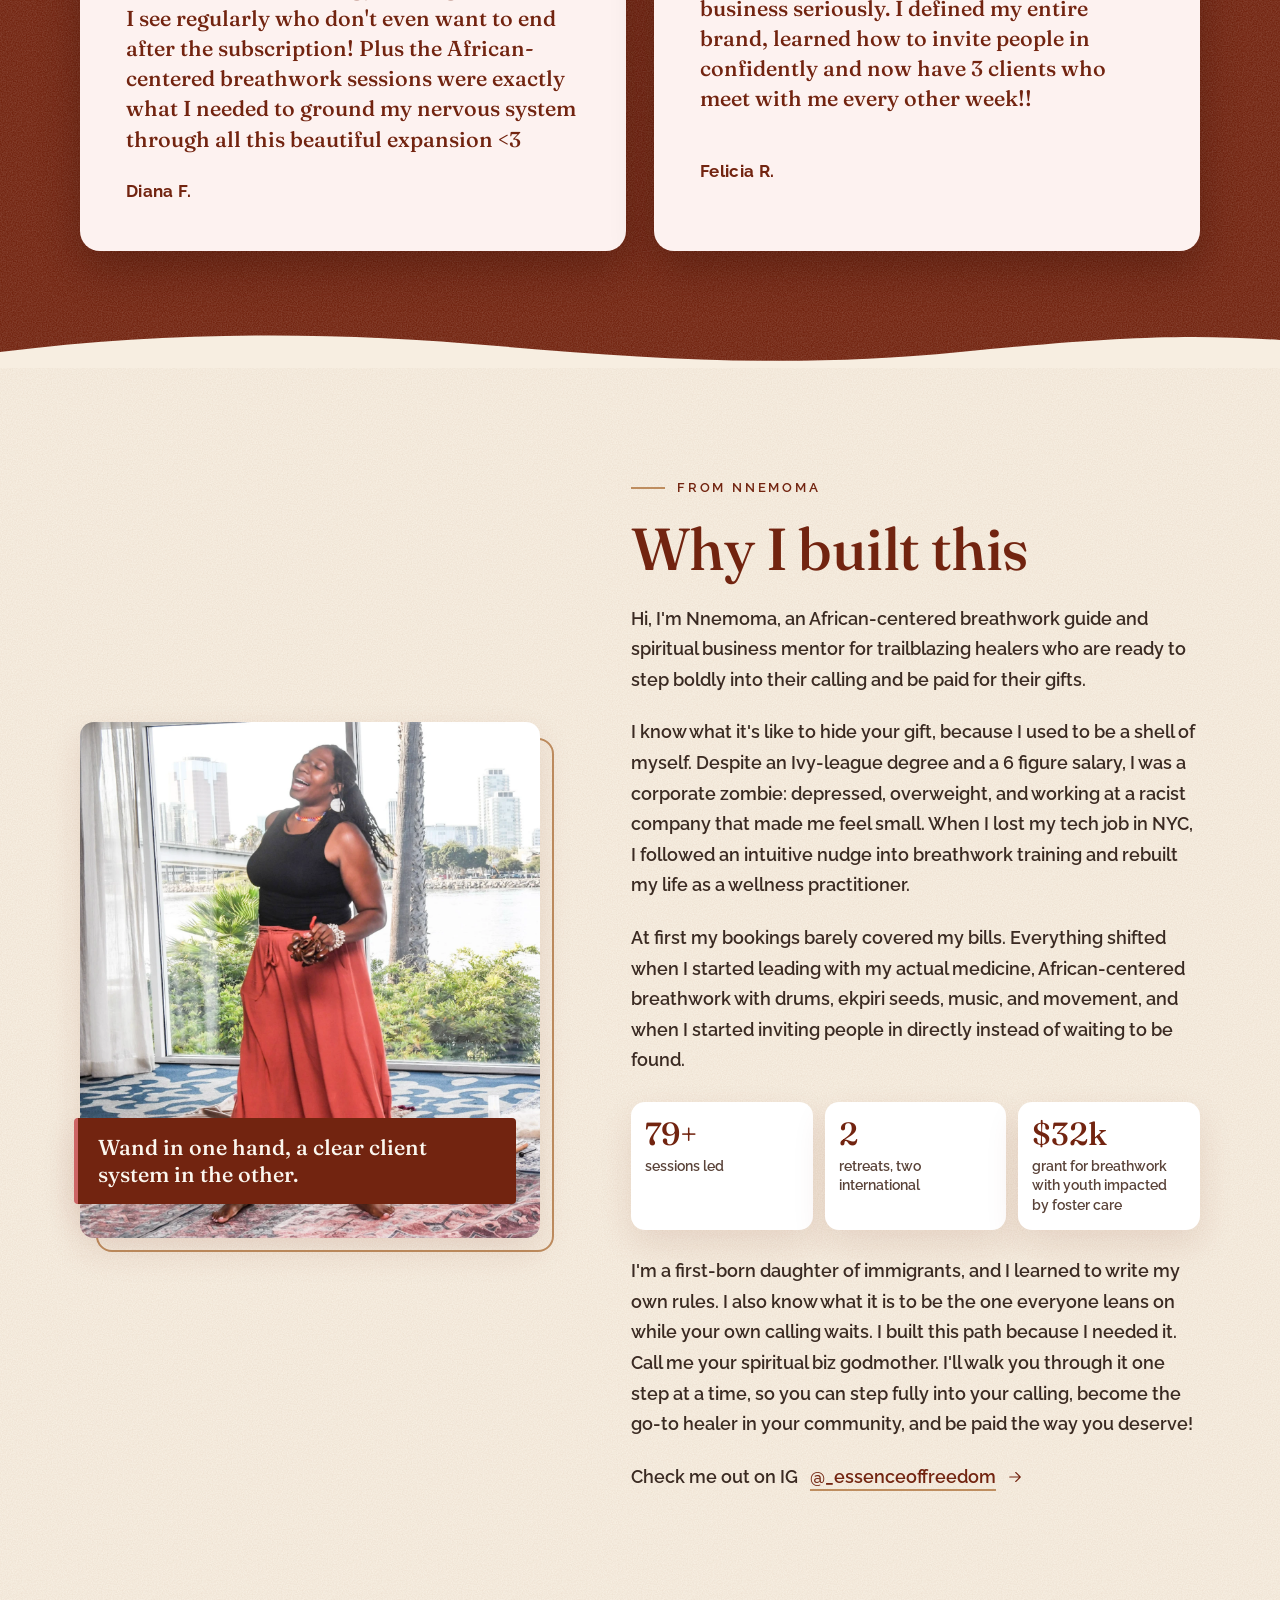
==== commit 04c22c94: "Black Friday: add Visibility Playbook to resources after the program Co-Authored-By: Claude Sonnet 5" ====
--- a/blackfriday/index.html
+++ b/blackfriday/index.html
@@ -774,6 +774,7 @@
           <li><b>Review and referral asks:</b> heart-led scripts that turn a client's breakthrough into reviews and referrals, so you easily call in your next client.</li>
           <li><b>New client checklist:</b> simple steps to onboard, track, and invite every new client, so you have a repeatable system.</li>
           <li><b>Business Basics resource:</b> a plain-language guide to getting paid, getting protected (liability waivers and insurance), and making it official (LLC, EIN, and a business bank account) when you're ready.</li>
+          <li><b>Visibility Playbook:</b> your guide for what to post next, so you keep calling in your people long after the 10 weeks end.</li>
         </ul>
       </article>
     </div>
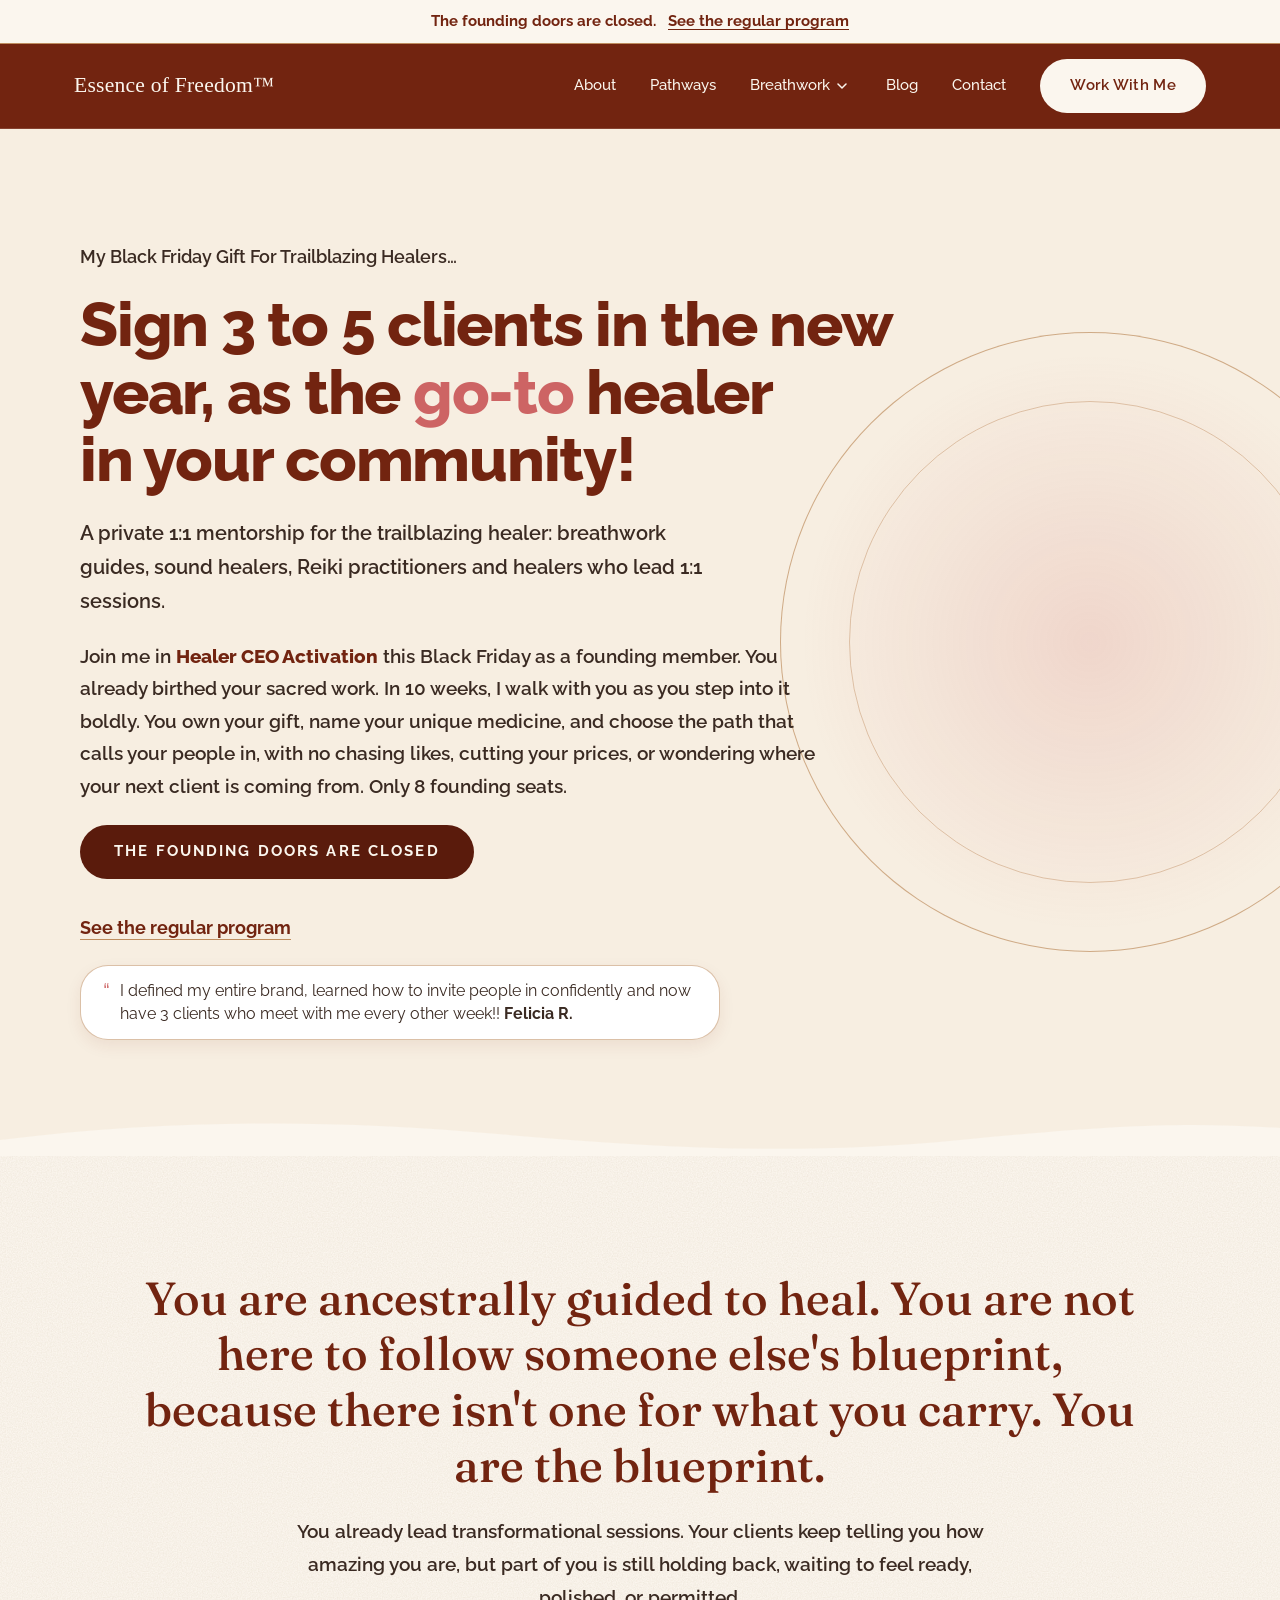
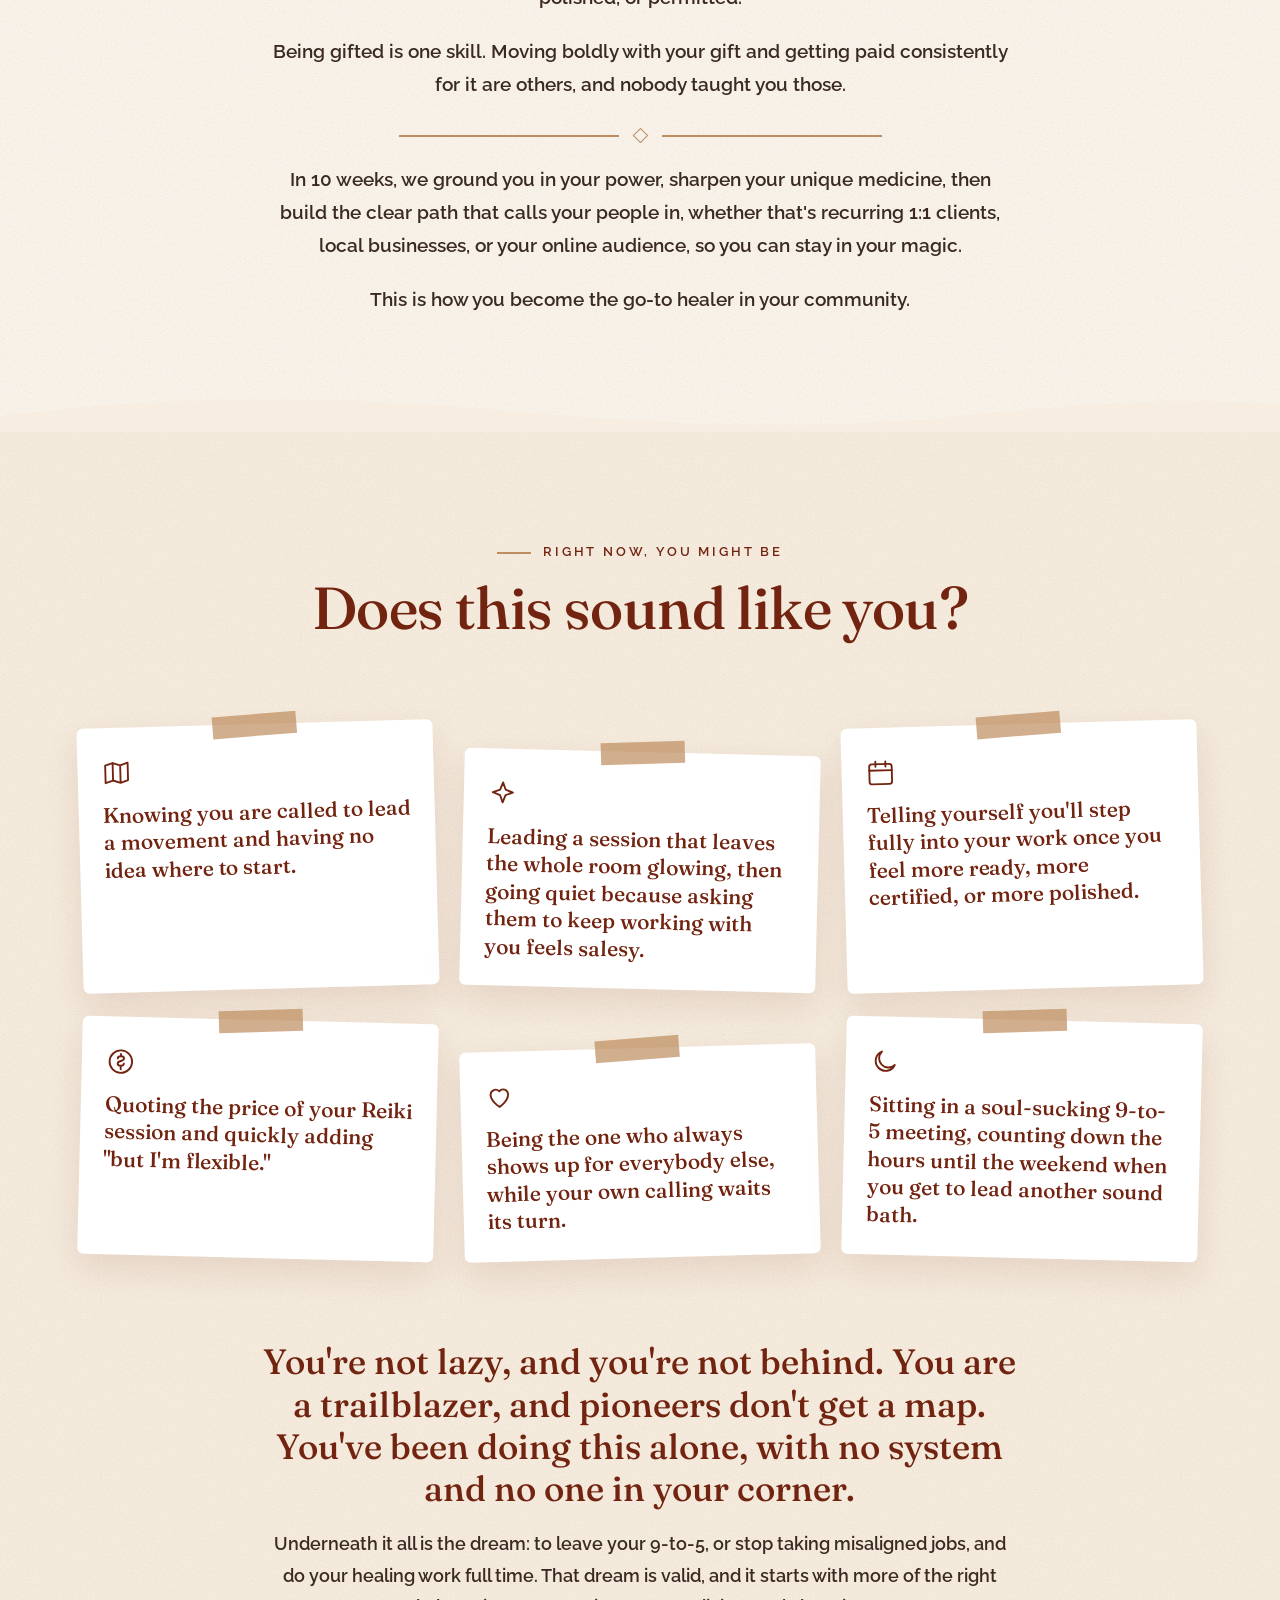
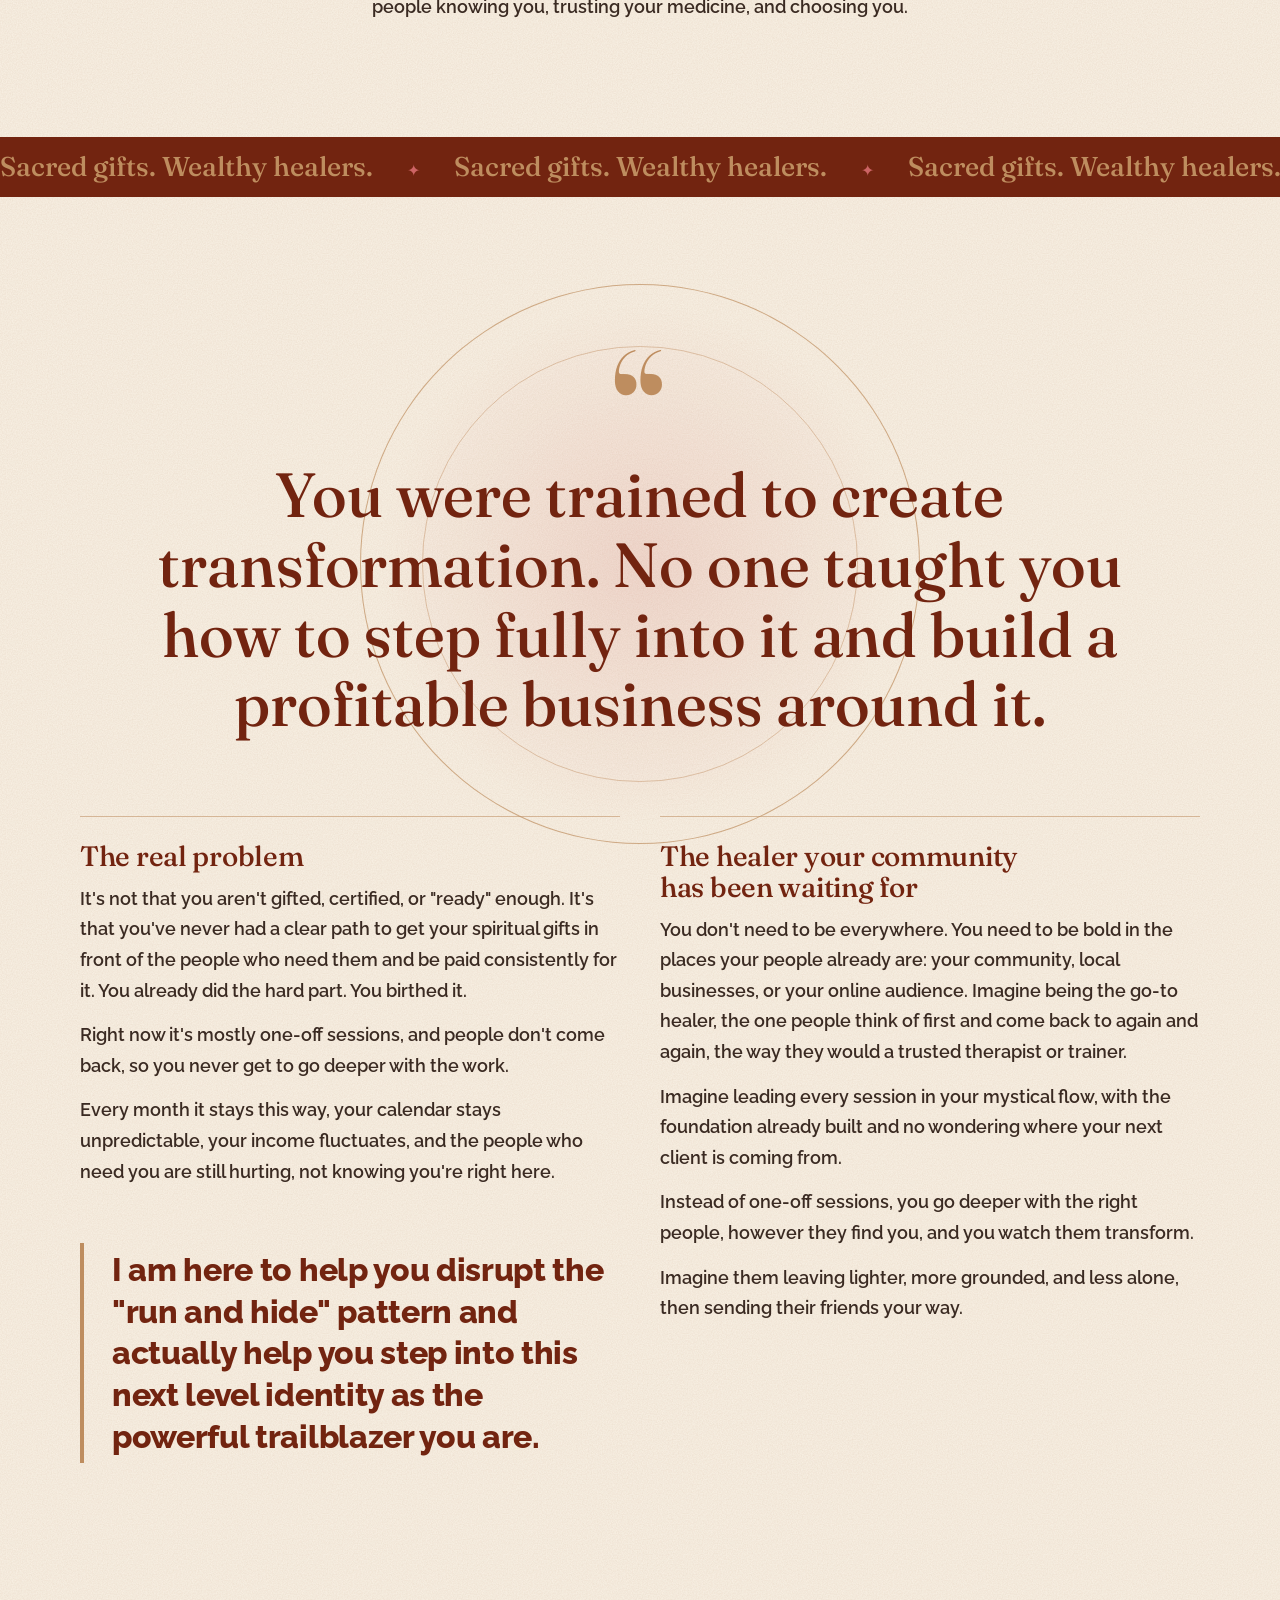
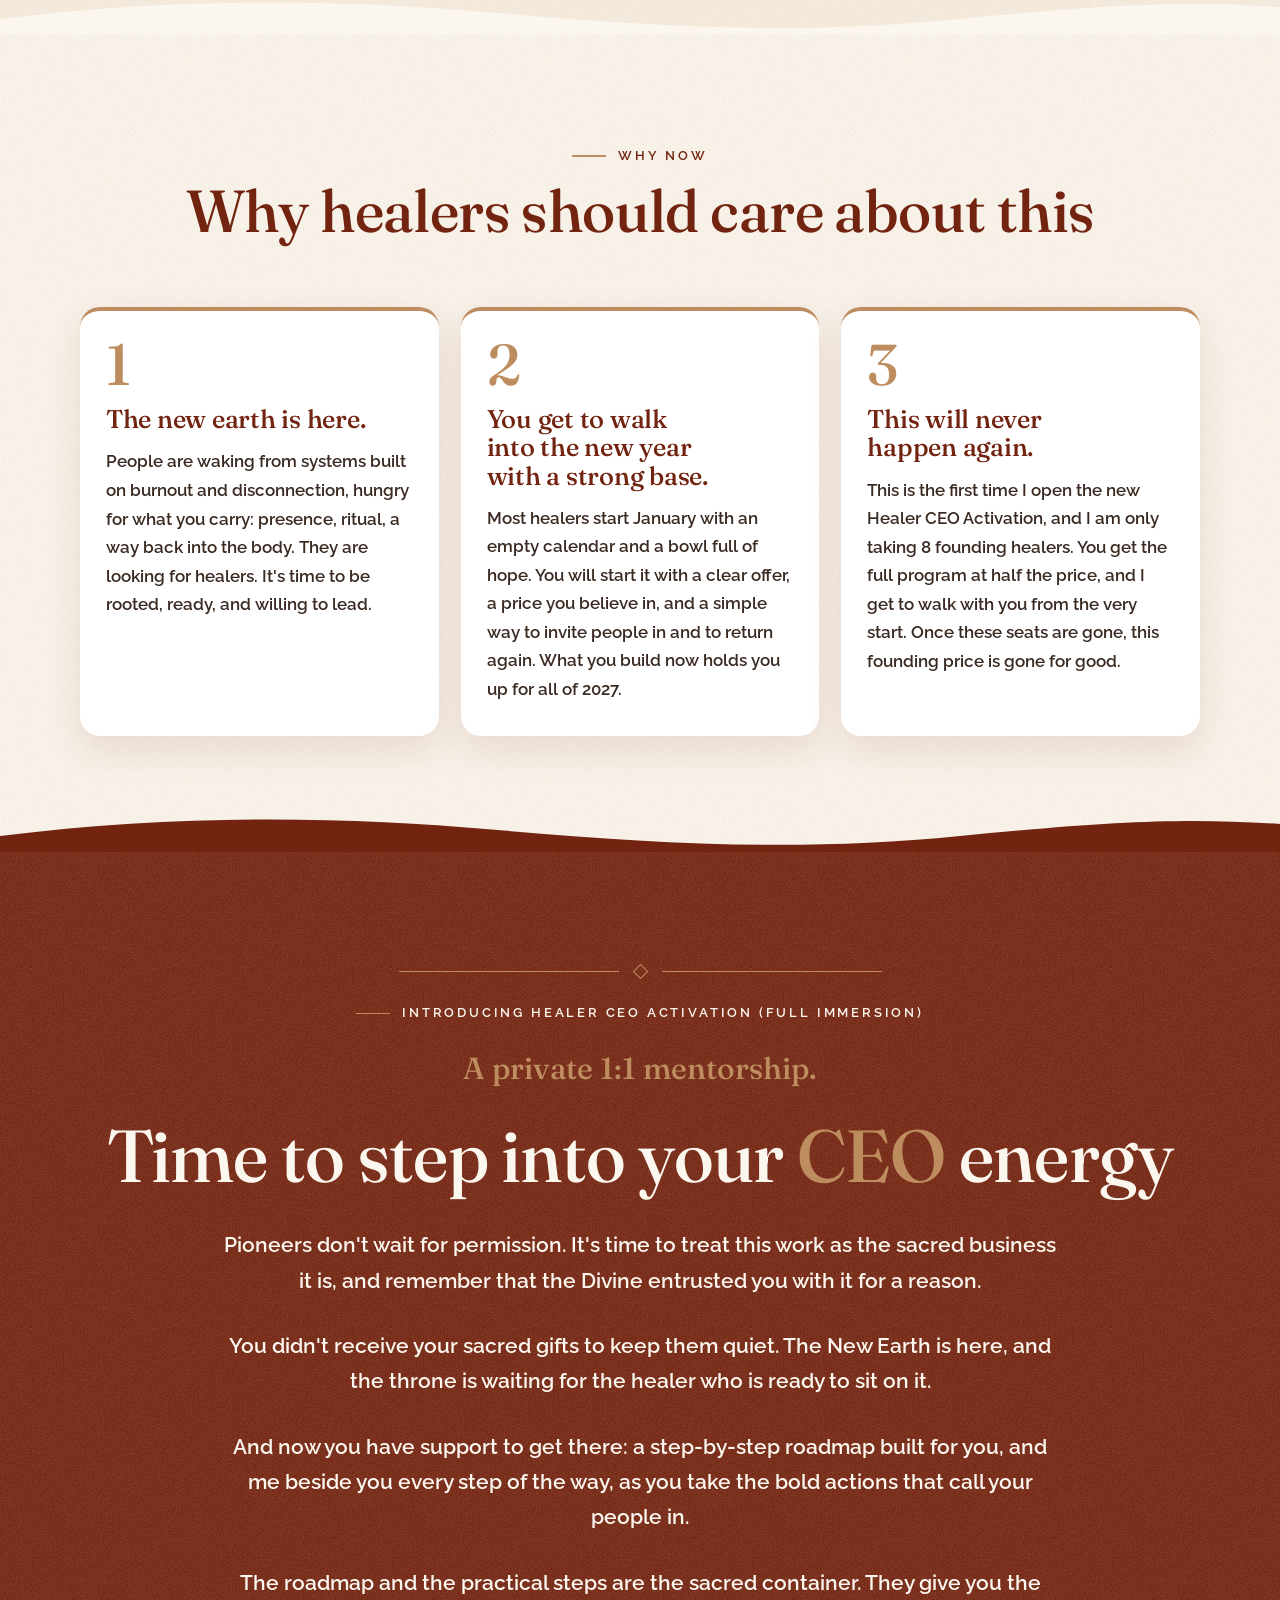
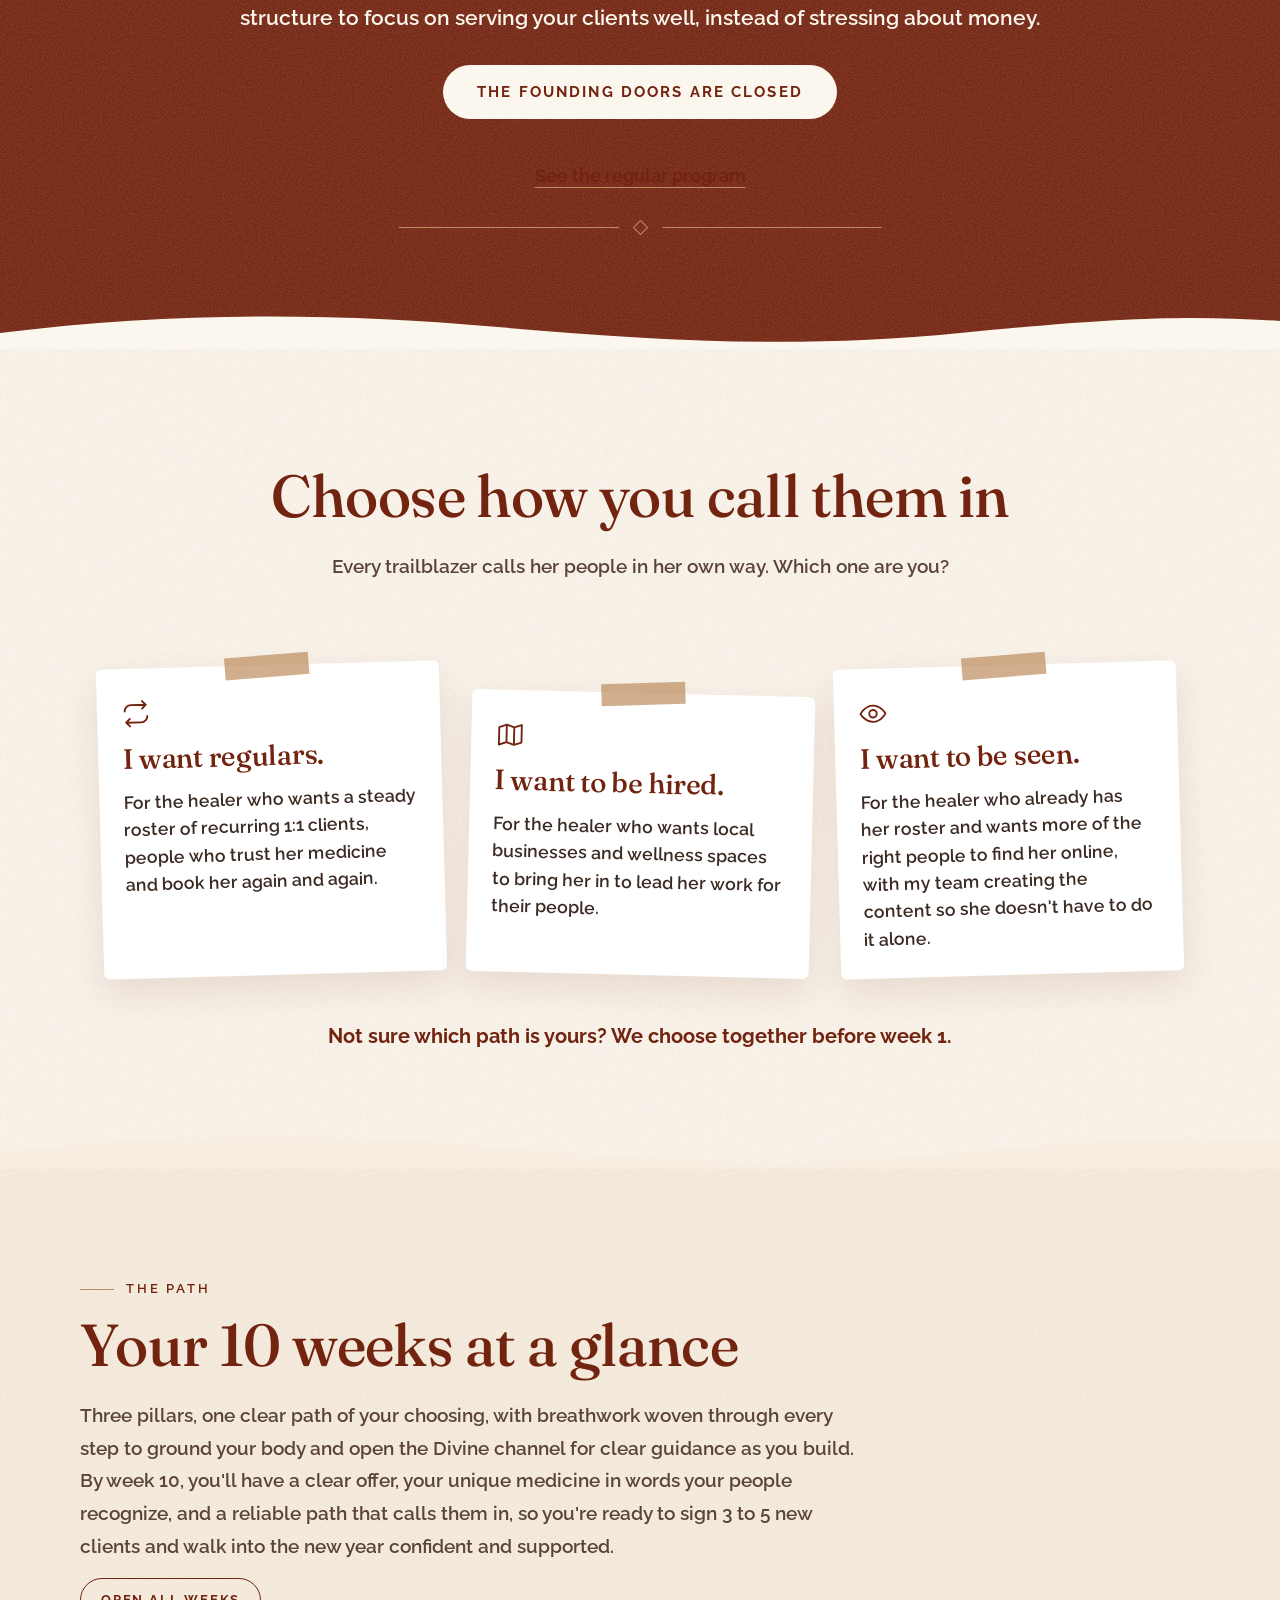
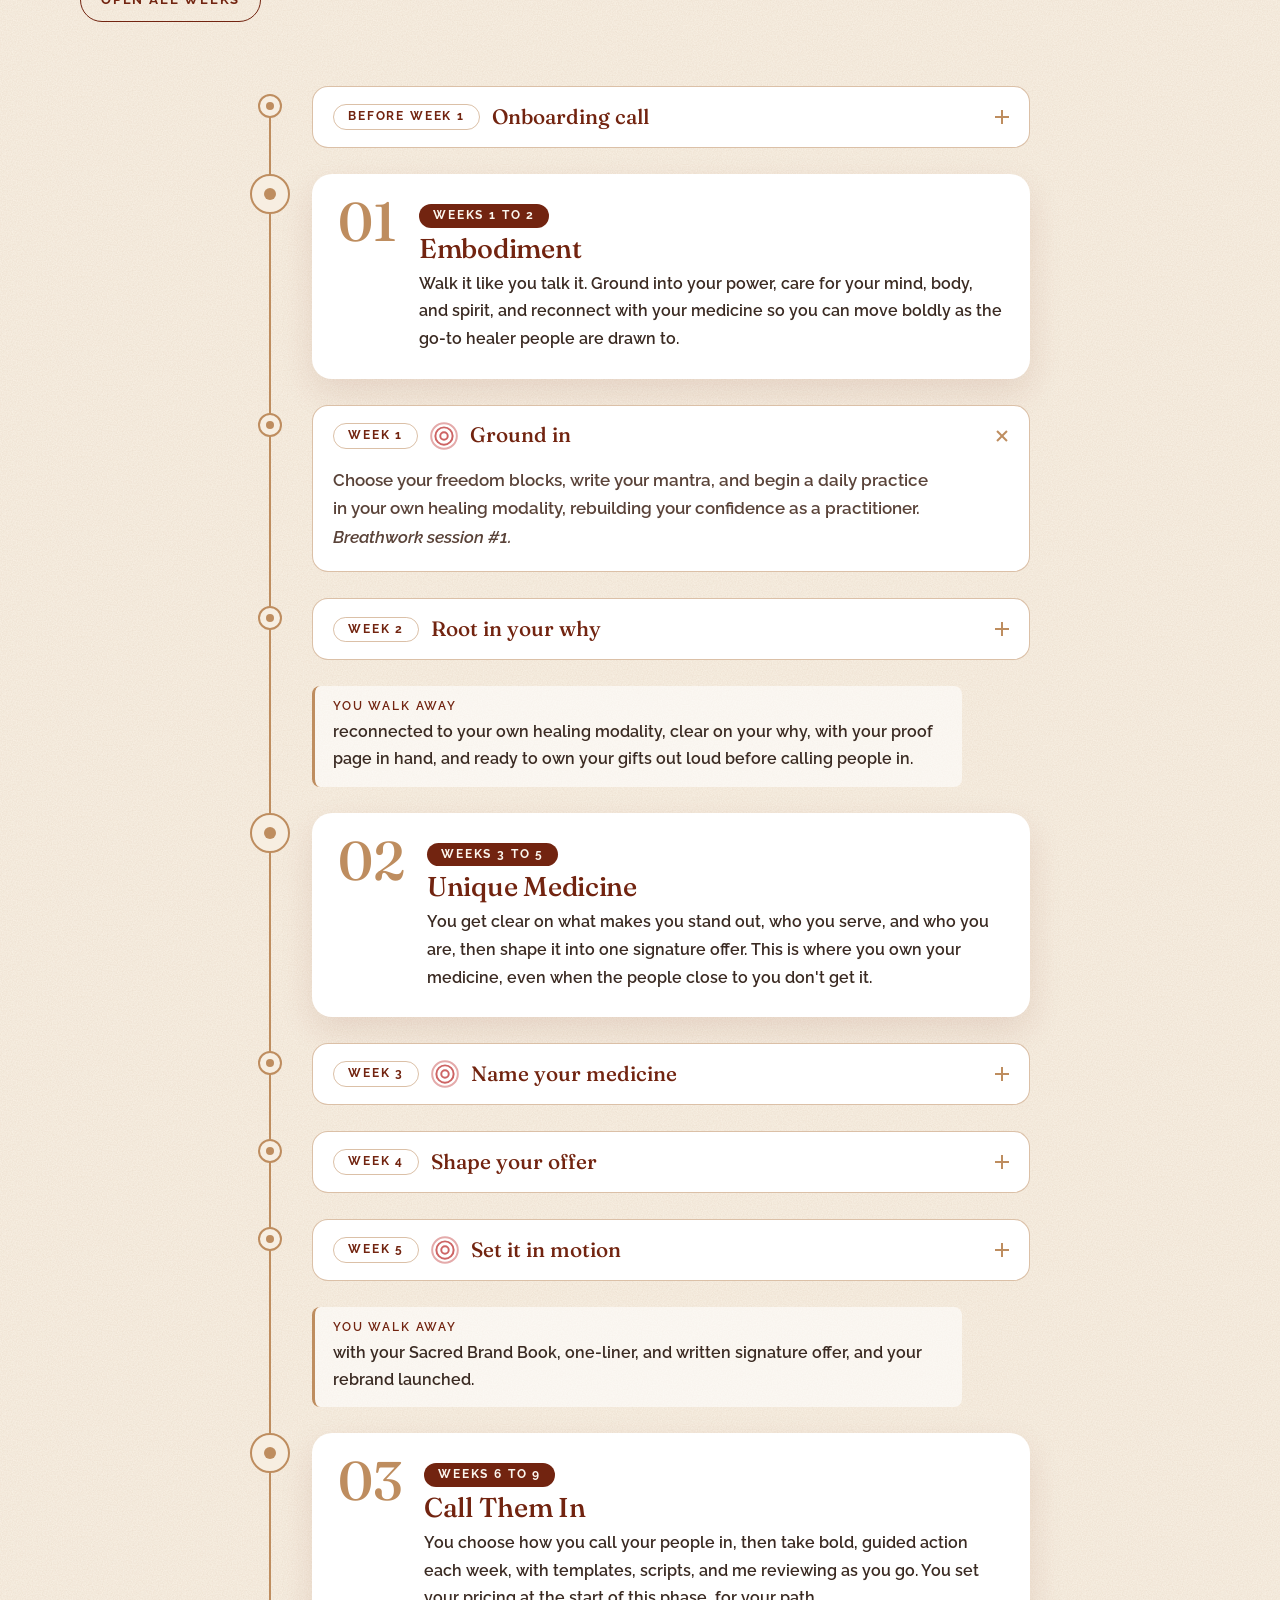
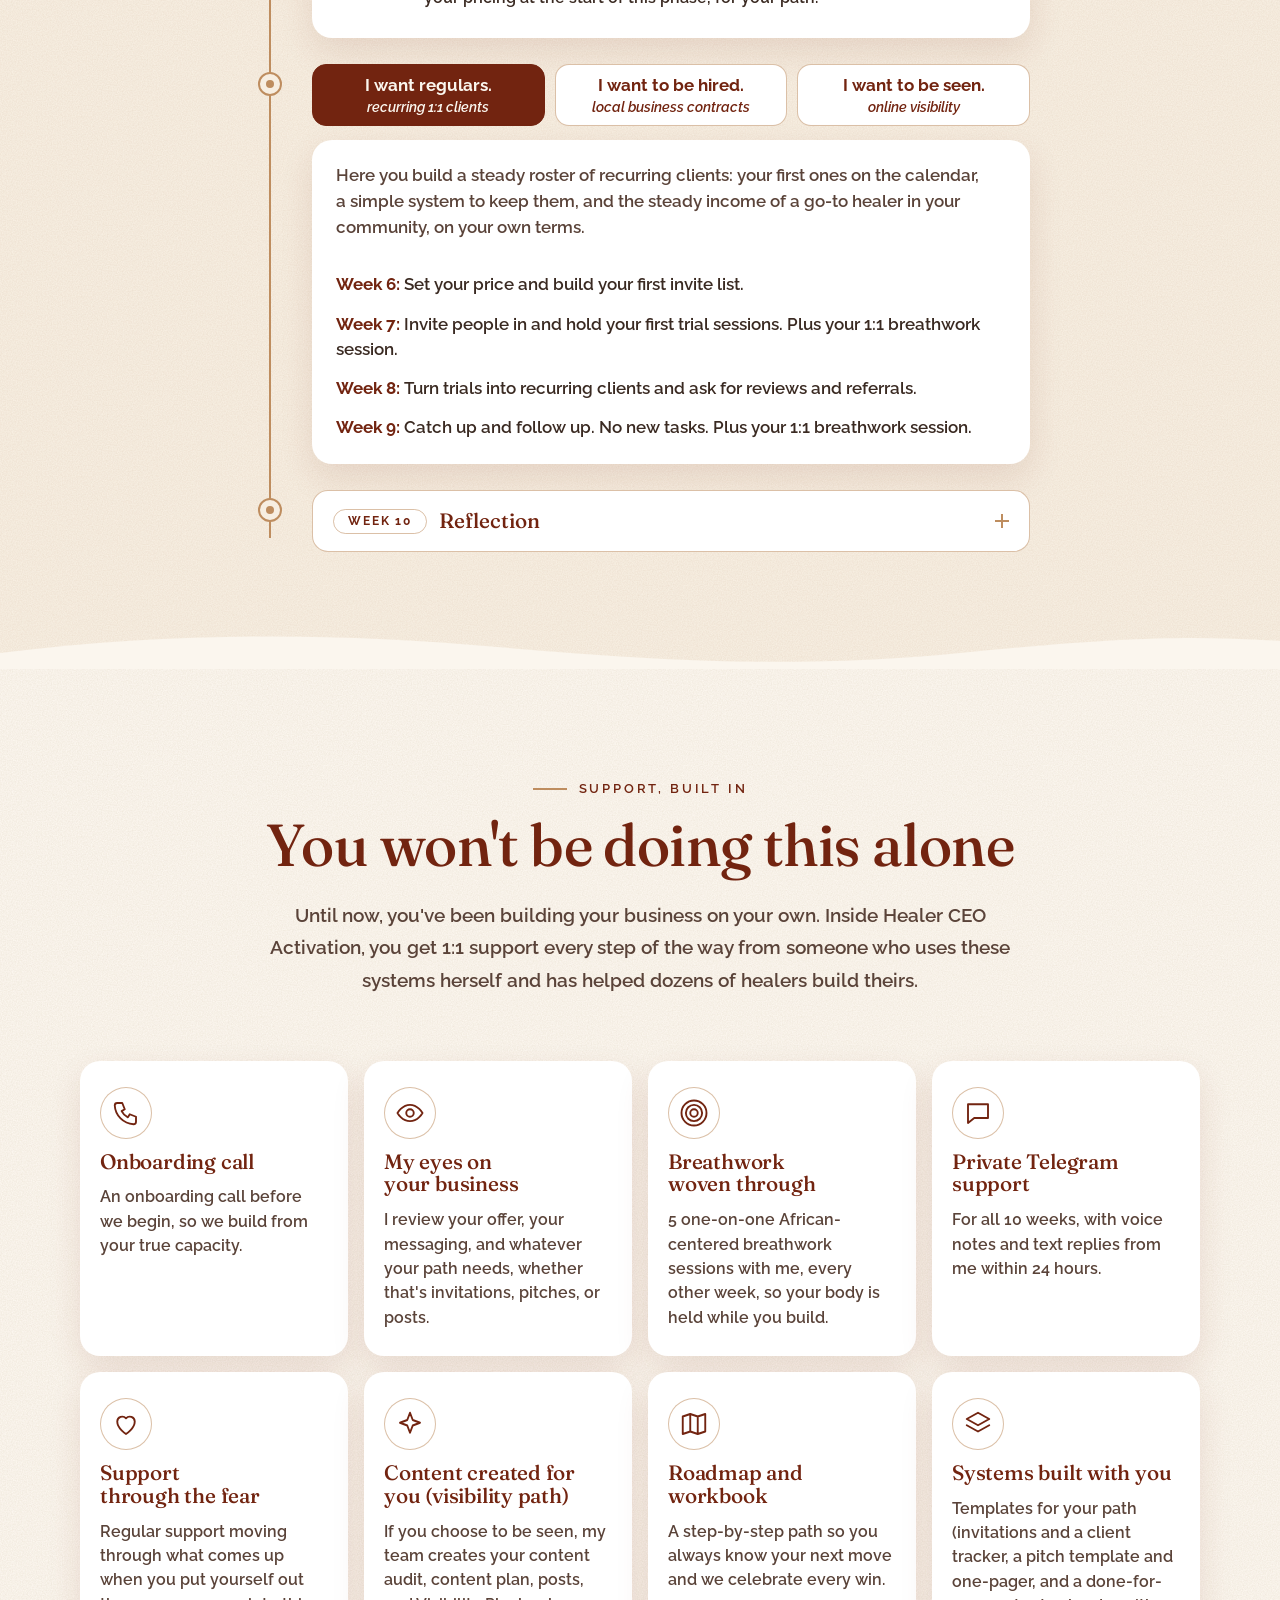
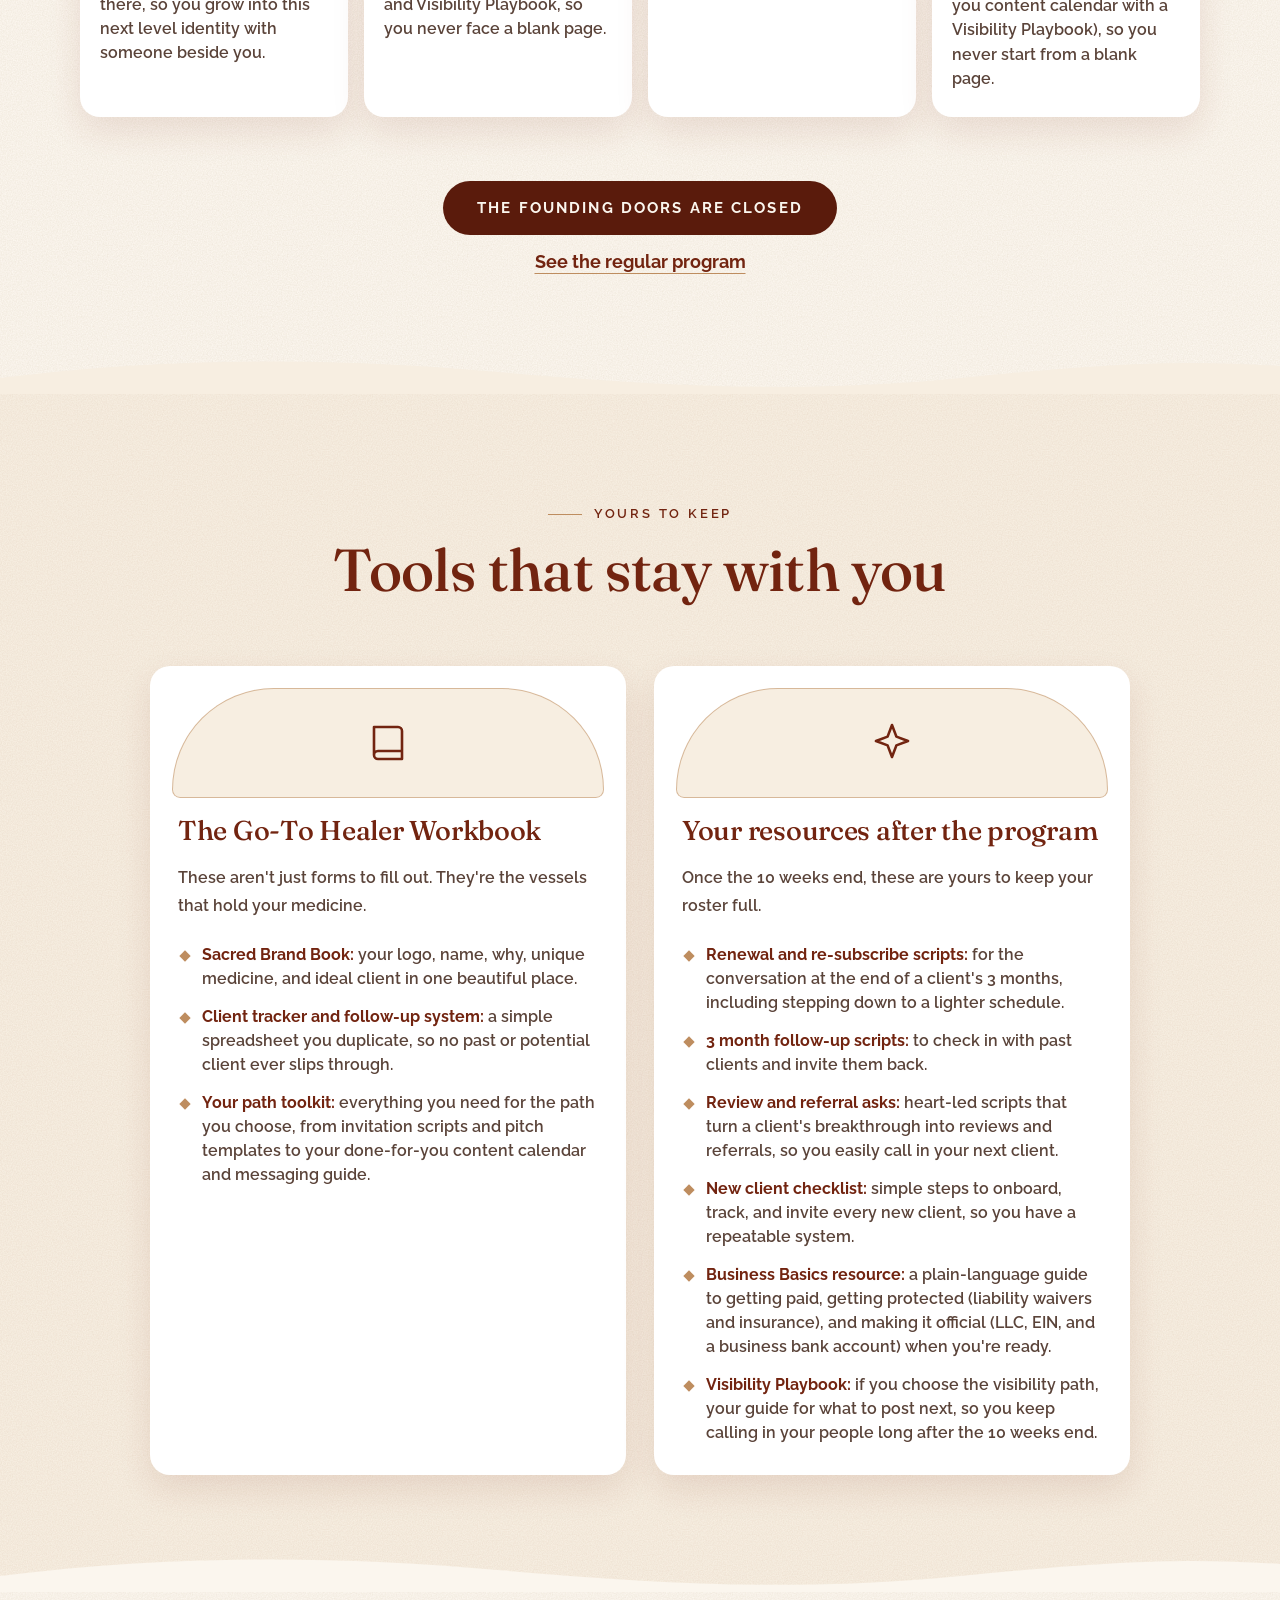
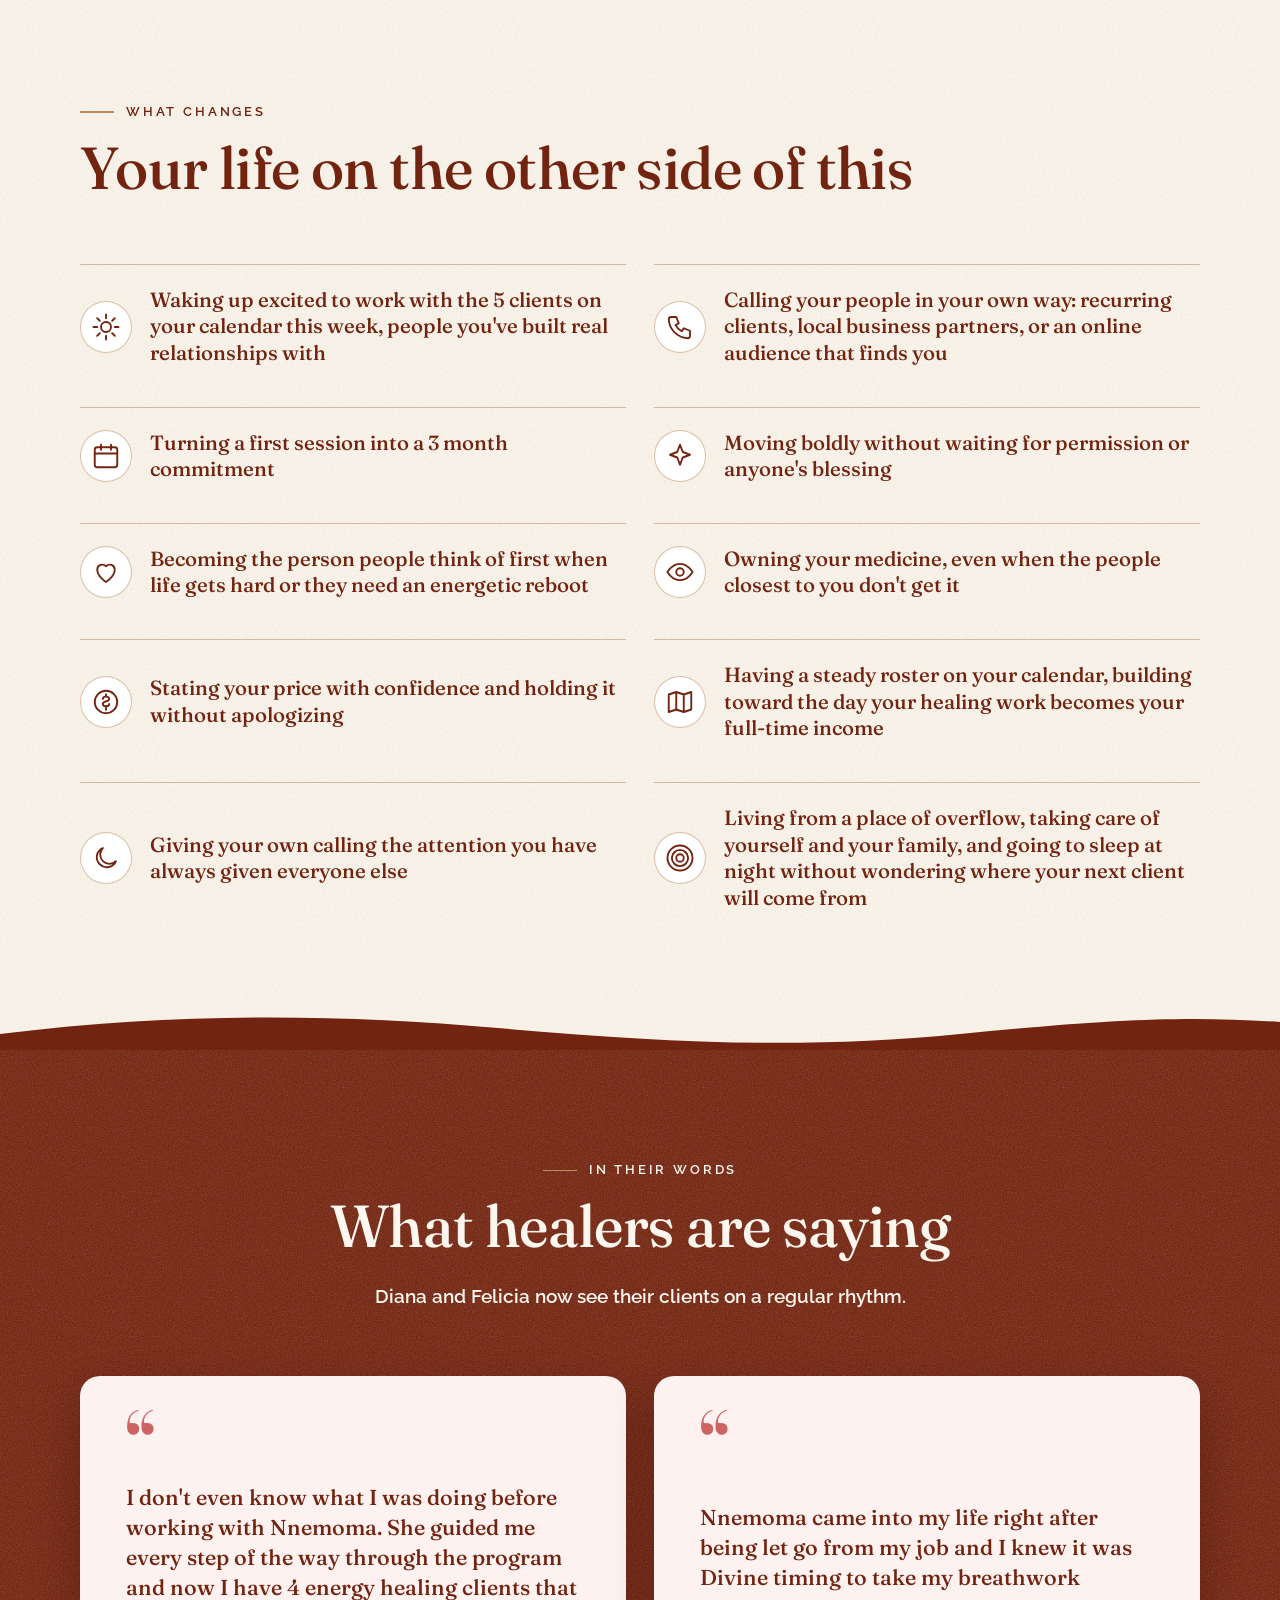
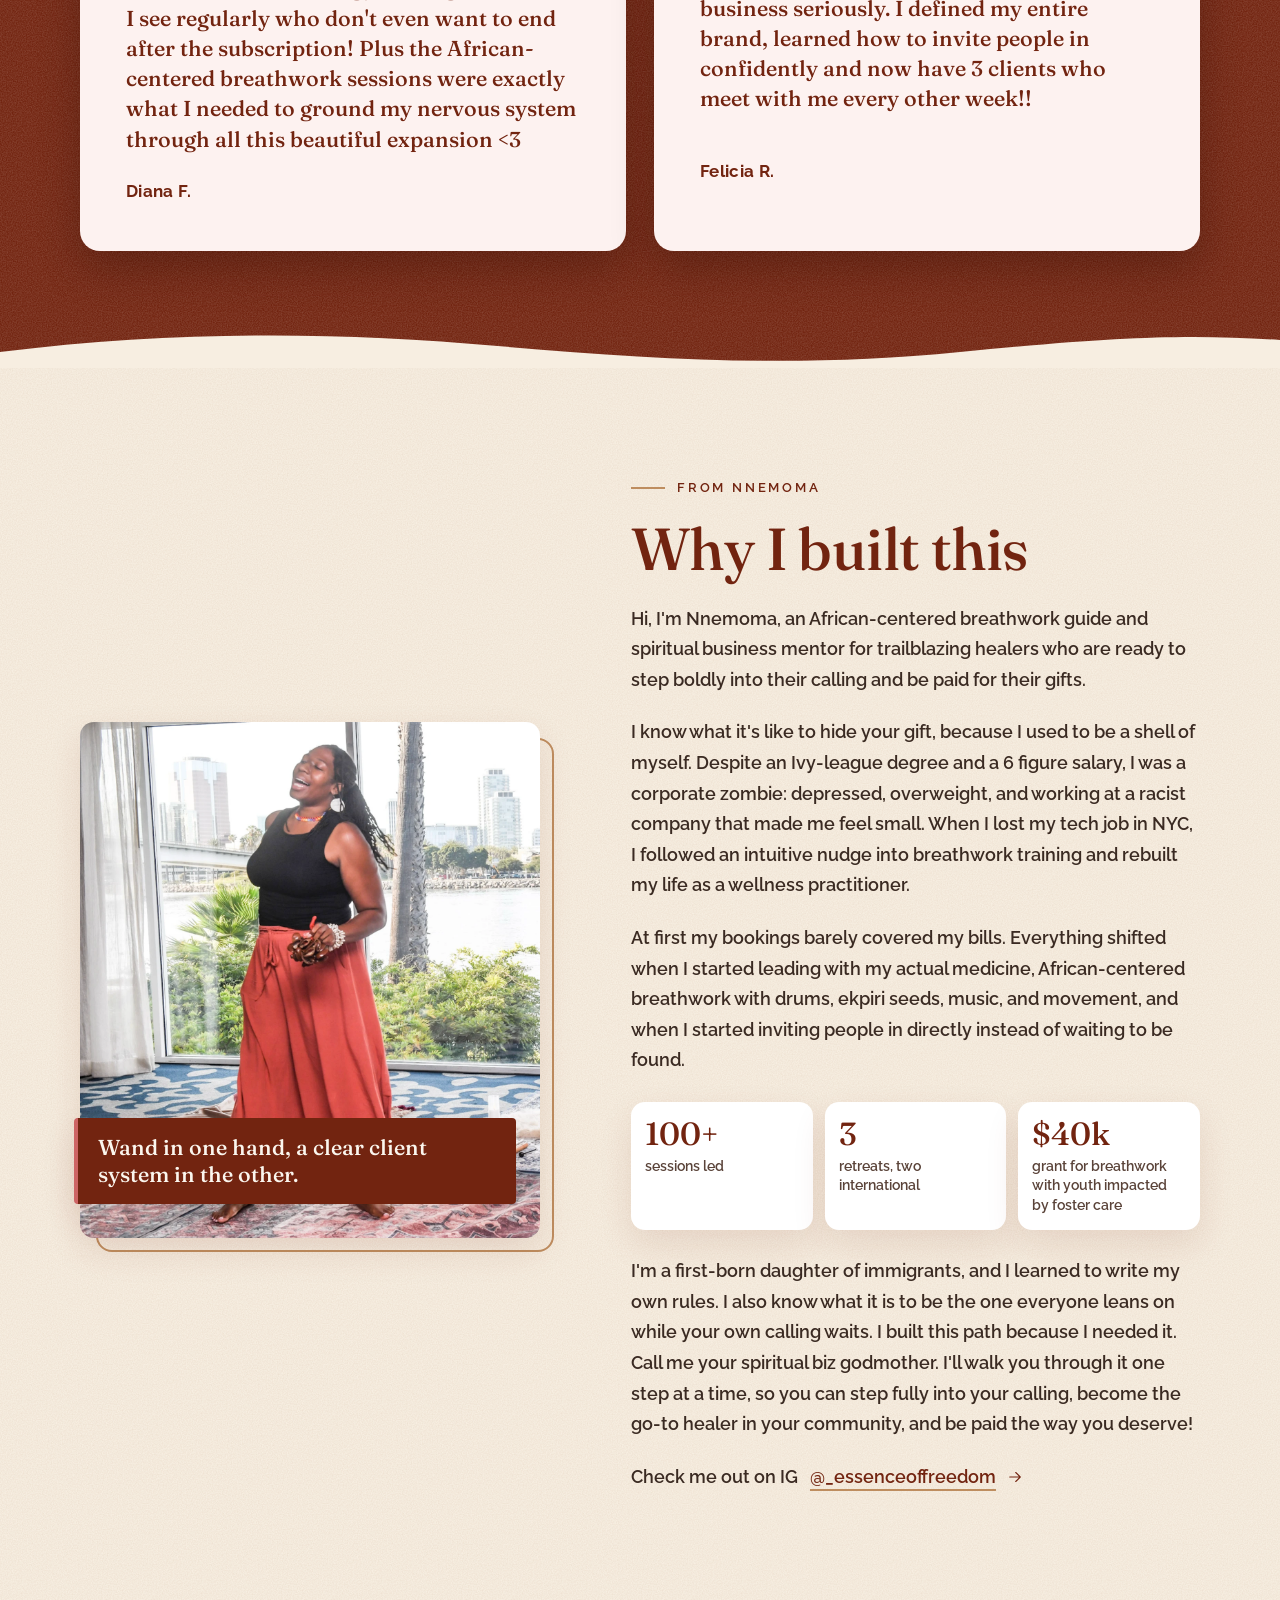
==== commit a646b9dc: "Resources after the program: make clear the Visibility Playbook is for the visibility path (both pag" ====
--- a/blackfriday/index.html
+++ b/blackfriday/index.html
@@ -774,7 +774,7 @@
           <li><b>Review and referral asks:</b> heart-led scripts that turn a client's breakthrough into reviews and referrals, so you easily call in your next client.</li>
           <li><b>New client checklist:</b> simple steps to onboard, track, and invite every new client, so you have a repeatable system.</li>
           <li><b>Business Basics resource:</b> a plain-language guide to getting paid, getting protected (liability waivers and insurance), and making it official (LLC, EIN, and a business bank account) when you're ready.</li>
-          <li><b>Visibility Playbook:</b> your guide for what to post next, so you keep calling in your people long after the 10 weeks end.</li>
+          <li><b>Visibility Playbook:</b> if you choose the visibility path, your guide for what to post next, so you keep calling in your people long after the 10 weeks end.</li>
         </ul>
       </article>
     </div>
